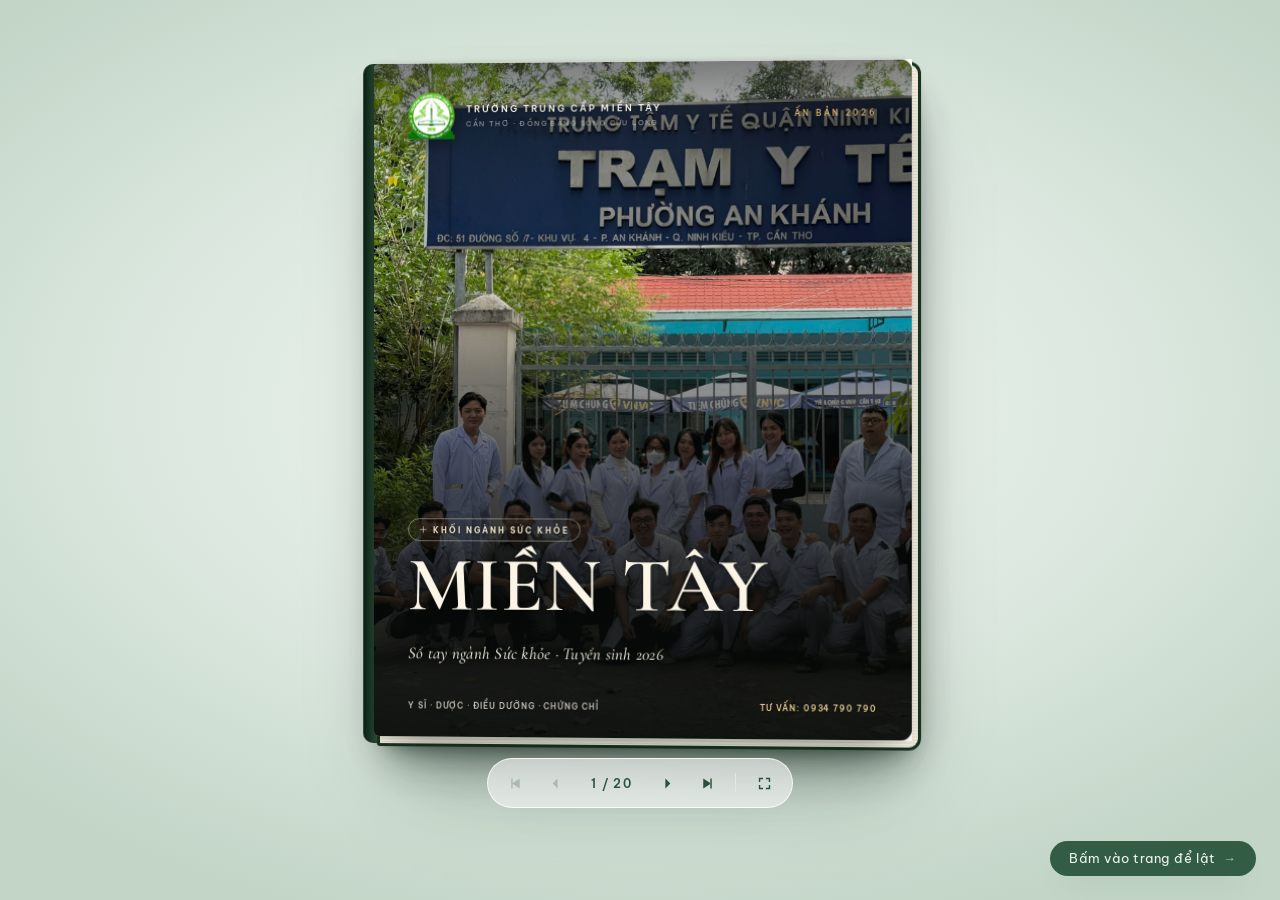
==== suc-khoe/index.html @ bf392309 "feat: ebook rieng cho khoi nganh suc khoe (suc-khoe/, 20 trang) - Folder tu chua: index.html + css/s" ====
<!DOCTYPE html>
<html lang="vi">
<head>
  <meta charset="UTF-8" />
  <meta name="viewport" content="width=device-width, initial-scale=1.0" />
  <title>Sổ tay ngành Sức khỏe 2026 — Trường Trung cấp Miền Tây (MTPC)</title>
  <meta name="description" content="Sổ tay riêng cho khối ngành sức khỏe của Trường Trung cấp Miền Tây: Y sĩ đa khoa, Dược sĩ, Điều dưỡng, Răng hàm mặt, chứng chỉ chuyển đổi Điều dưỡng, Xoa bóp bấm huyệt – VLTL." />
  <link rel="icon" type="image/png" href="images/logo-mtpc.png?v=1" />
  <link rel="preconnect" href="https://fonts.googleapis.com" />
  <link rel="preconnect" href="https://fonts.gstatic.com" crossorigin />
  <link href="https://fonts.googleapis.com/css2?family=Be+Vietnam+Pro:ital,wght@0,300;0,400;0,500;0,600;0,700;1,400&family=Cormorant+Garamond:ital,wght@0,500;0,600;0,700;1,500;1,600&family=Playfair+Display:ital,wght@0,500;0,600;1,500&display=swap" rel="stylesheet" />
  <link rel="stylesheet" href="css/style.css?v=2.62" />
  <link rel="stylesheet" href="css/suc-khoe.css?v=1.0" />
</head>
<body>

  <!-- ===== Sách lật trang ===== -->
  <main class="stage">
    <div class="book" id="book" aria-label="Sổ tay ngành Sức khỏe của Trường Trung cấp Miền Tây">

      <!-- ============ SHEET 1 : Bìa + Lời ngỏ ============ -->
      <section class="sheet">
        <!-- P1 · BÌA · khối ngành sức khỏe -->
        <article class="face front page cover">
          <!-- TODO(anh): thay bằng ảnh bìa dọc riêng cho khối sức khỏe (images/sk-cover.jpg) -->
          <figure class="cover-photo">
            <img src="images/y-si.jpg" fetchpriority="high" alt="Sinh viên Trường Trung cấp Miền Tây thực hành chăm sóc sức khỏe" />
          </figure>

          <div class="cover-inner">
            <header class="cover-header">
              <div class="cover-brand">
                <img class="cover-logo-img" src="images/logo-mtpc.png?v=1" alt="Logo Trường Trung Cấp Miền Tây" />
                <div class="cover-brand-text">
                  <span class="c-school">Trường Trung Cấp Miền Tây</span>
                  <span class="c-loc">Cần Thơ · Đồng Bằng Sông Cửu Long</span>
                </div>
              </div>
              <span class="cover-year-tag">Ấn bản 2026</span>
            </header>

            <div class="cover-lower">
              <div class="cover-main">
                <p class="sk-flag">
                  <svg viewBox="0 0 24 24" fill="none" stroke="currentColor" stroke-width="1.7" stroke-linecap="round" stroke-linejoin="round" aria-hidden="true"><path d="M12 4v16M4 12h16"/></svg>
                  Khối ngành Sức khỏe
                </p>
                <h1 class="cover-main-title">MIỀN TÂY</h1>
                <p class="cover-sub-title">Sổ tay ngành Sức khỏe · Tuyển sinh 2026</p>
              </div>

              <footer class="cover-footer">
                <div class="cover-meta">
                  <span>Y sĩ · Dược · Điều dưỡng · Chứng chỉ</span>
                  <span>Tư vấn: 0934 790 790</span>
                </div>
              </footer>
            </div>
          </div>
        </article>

        <!-- P2 · LỜI NGỎ — vì sao chọn nghề chăm sóc sức khỏe -->
        <article class="face back page page-editorial">
          <div class="page-inner">
            <h2 class="ed-title">Lời ngỏ<br>ngành sức khỏe</h2>

            <p class="ed-lead"><span class="dropcap">C</span>hăm sóc sức khỏe là nghề mà mỗi ngày đi làm đều có ý nghĩa: <strong>một lời động viên, một thao tác kỹ thuật đúng, một liều thuốc được tư vấn cẩn thận</strong> đều trực tiếp tác động đến sức khỏe và niềm tin của người khác. Đó cũng là lý do khối ngành sức khỏe luôn cần người học nghiêm túc, kiên nhẫn và có đạo đức nghề.</p>

            <figure class="ed-photo">
              <img src="images/dieu-duong.jpg" alt="Giờ thực hành kỹ năng chăm sóc tại Trường Trung cấp Miền Tây" />
              <figcaption>Thực hành kỹ năng chăm sóc người bệnh</figcaption>
            </figure>

            <p class="ed-lead">Sổ tay này tổng hợp <strong>sáu chương trình sức khỏe</strong> của nhà trường — từ trình độ trung cấp đến sơ cấp và chứng chỉ — để bạn so sánh, chọn đúng hướng đi và biết rõ mình sẽ học gì, làm gì sau khi tốt nghiệp.</p>

            <ul class="ed-stats">
              <li><b>03</b><span>chương trình trung cấp</span></li>
              <li><b>03</b><span>sơ cấp &amp; chứng chỉ</span></li>
              <li><b>6–22h</b><span>lịch học linh hoạt</span></li>
            </ul>

            <footer class="pg-foot"><span>02</span></footer>
          </div>
        </article>
      </section>

      <!-- ============ SHEET 2 : Sáu chương trình + Y sĩ đa khoa ============ -->
      <section class="sheet">
        <!-- P3 · SÁU CHƯƠNG TRÌNH SỨC KHỎE -->
        <article class="face front page">
          <div class="page-inner">
            <div class="s-group">
              <p class="tag">Khối ngành sức khỏe</p>
              <h2 class="h-serif">Sáu chương trình</h2>
            </div>

            <div class="major-list">
              <a class="major-row" href="#ysy" data-goto="4">
                <span class="major-no">01</span>
                <span class="major-info"><h4>Y sĩ đa khoa</h4><p>Trung cấp · Chăm sóc sức khỏe ban đầu, y học cơ sở &amp; lâm sàng</p></span>
                <span class="arrow">→</span>
              </a>
              <a class="major-row" href="#duoc" data-goto="5">
                <span class="major-no">02</span>
                <span class="major-info"><h4>Dược <em>(Dược sĩ)</em></h4><p>Trung cấp · Dược lý, bào chế, quản lý &amp; tư vấn sử dụng thuốc</p></span>
                <span class="arrow">→</span>
              </a>
              <a class="major-row" href="#dieuDuong" data-goto="6">
                <span class="major-no">03</span>
                <span class="major-info"><h4>Điều dưỡng</h4><p>Trung cấp · Chăm sóc người bệnh, phòng bệnh &amp; phục hồi</p></span>
                <span class="arrow">→</span>
              </a>
              <a class="major-row alt" href="#rhm" data-goto="7">
                <span class="major-no">04</span>
                <span class="major-info"><h4>Răng hàm mặt</h4><p>Sơ cấp · Hỗ trợ nha khoa &amp; chăm sóc sức khỏe răng miệng</p></span>
                <span class="arrow">→</span>
              </a>
              <a class="major-row alt" href="#chuyenDoi" data-goto="8">
                <span class="major-no">05</span>
                <span class="major-info"><h4>Chứng chỉ chuyển đổi Điều dưỡng</h4><p>Chứng chỉ · Bổ sung kiến thức, kỹ năng cho người đã có bằng sức khỏe</p></span>
                <span class="arrow">→</span>
              </a>
              <a class="major-row alt" href="#xoaBop" data-goto="9">
                <span class="major-no">06</span>
                <span class="major-info"><h4>Xoa bóp bấm huyệt – VLTL</h4><p>Chứng chỉ · Kỹ thuật xoa bóp, bấm huyệt &amp; phục hồi chức năng</p></span>
                <span class="arrow">→</span>
              </a>
            </div>

            <p class="cap">Chạm vào từng dòng để mở trang chi tiết.</p>
            <footer class="pg-foot"><span>03</span></footer>
          </div>
        </article>

        <!-- P4 · Y SĨ ĐA KHOA -->
        <article class="face back page" id="ysy">
          <div class="page-inner">
            <span class="ghost-no" aria-hidden="true">01</span>
            <div class="s-group">
              <p class="tag">Trình độ Trung cấp</p>
              <h2 class="h-serif">Y sĩ đa khoa</h2>
              <p class="lead">Chương trình cung cấp kiến thức về y học cơ sở, y học lâm sàng và những kỹ năng chuyên môn cần thiết trong chăm sóc sức khỏe ban đầu.</p>
            </div>

            <figure class="ph hero-photo ratio-16-7 frame-mat" data-img="images/y-si.jpg">
              <figcaption class="ph-cap">Thực hành chăm sóc sức khỏe ban đầu</figcaption>
            </figure>

            <div class="curriculum-box">
              <h3 class="h-sub no-gap">Nội dung đào tạo trọng tâm</h3>
              <ul class="ticks">
                <li>Tiếp cận kiến thức y học cơ sở, bệnh học lâm sàng và nguyên tắc y đức</li>
                <li>Kỹ thuật thăm khám, nhận định tình trạng sức khỏe, sơ cứu &amp; xử trí ban đầu</li>
                <li>Rèn luyện kỹ năng hỗ trợ chăm sóc sức khỏe tại cơ sở y tế theo quy định</li>
              </ul>
            </div>

            <div class="chips-row">
              <span class="chip">Thực hành cơ sở y tế</span>
              <span class="chip">Trạm y tế · Phòng khám</span>
              <span class="chip">Tư vấn liên thông</span>
            </div>

            <p class="sk-note">Thời gian &amp; điều kiện tuyển sinh: <span class="sk-todo">cần cập nhật</span>.</p>
            <footer class="pg-foot"><span>04</span></footer>
          </div>
        </article>
      </section>

      <!-- ============ SHEET 3 : Dược + Điều dưỡng ============ -->
      <section class="sheet">
        <!-- P5 · DƯỢC -->
        <article class="face front page" id="duoc">
          <div class="page-inner">
            <span class="ghost-no" aria-hidden="true">02</span>
            <div class="s-group">
              <p class="tag">Trình độ Trung cấp</p>
              <h2 class="h-serif">Dược <em class="thin">(Dược sĩ)</em></h2>
              <p class="lead">Trang bị kiến thức về dược lý, dược lâm sàng, bào chế, kiểm nghiệm, bảo quản và quản lý thuốc trong phạm vi chuyên môn.</p>
            </div>

            <figure class="ph hero-photo ratio-16-7 frame-line warm" data-img="images/duoc.jpg">
              <figcaption class="ph-cap">Thực hành dược lý &amp; bào chế</figcaption>
            </figure>

            <div class="curriculum-box">
              <h3 class="h-sub no-gap">Nội dung đào tạo trọng tâm</h3>
              <ul class="ticks">
                <li>Kiến thức dược lý, dược lâm sàng, quy trình bào chế và kiểm nghiệm thuốc</li>
                <li>Kỹ năng nhận biết, sắp xếp, bảo quản dược phẩm theo chuẩn quy định</li>
                <li>Tư vấn sử dụng thuốc an toàn, hợp lý; rèn luyện đạo đức hành nghề dược</li>
              </ul>
            </div>

            <div class="chips-row">
              <span class="chip">Nhà thuốc GPP</span>
              <span class="chip">Cơ sở y tế · Phân phối dược</span>
              <span class="chip">Lịch học linh hoạt</span>
            </div>

            <p class="sk-note">Thời gian &amp; điều kiện tuyển sinh: <span class="sk-todo">cần cập nhật</span>.</p>
            <footer class="pg-foot"><span>05</span></footer>
          </div>
        </article>

        <!-- P6 · ĐIỀU DƯỠNG -->
        <article class="face back page" id="dieuDuong">
          <div class="page-inner">
            <span class="ghost-no" aria-hidden="true">03</span>
            <div class="s-group">
              <p class="tag">Trình độ Trung cấp</p>
              <h2 class="h-serif">Điều dưỡng</h2>
              <p class="lead">Hướng đến đào tạo người học có kiến thức và kỹ năng chăm sóc người bệnh trong các giai đoạn phòng bệnh, điều trị và phục hồi.</p>
            </div>

            <figure class="ph hero-photo ratio-16-7 frame-line" data-img="images/dieu-duong.jpg">
              <figcaption class="ph-cap">Thực tập tại bệnh viện &amp; cơ sở y tế</figcaption>
            </figure>

            <div class="curriculum-box">
              <h3 class="h-sub no-gap">Nội dung đào tạo trọng tâm</h3>
              <ul class="ticks">
                <li>Học và thực hành các quy trình kỹ thuật điều dưỡng cơ bản, kỹ năng theo dõi</li>
                <li>Hỗ trợ chăm sóc, giao tiếp với người bệnh và phối hợp cùng nhân viên y tế</li>
                <li>Đề cao y đức, tinh thần trách nhiệm và thái độ tận tâm trong suốt quá trình học</li>
              </ul>
            </div>

            <div class="chips-row">
              <span class="chip">Thực tập bệnh viện</span>
              <span class="chip">Phòng bệnh &amp; Phục hồi</span>
              <span class="chip">Cơ sở y tế · TT Chăm sóc</span>
            </div>

            <p class="sk-note">Thời gian &amp; điều kiện tuyển sinh: <span class="sk-todo">cần cập nhật</span>.</p>
            <footer class="pg-foot"><span>06</span></footer>
          </div>
        </article>
      </section>

      <!-- ============ SHEET 4 : Răng hàm mặt + Chuyển đổi Điều dưỡng ============ -->
      <section class="sheet">
        <!-- P7 · RĂNG HÀM MẶT -->
        <article class="face front page" id="rhm">
          <div class="page-inner">
            <span class="ghost-no" aria-hidden="true">04</span>
            <div class="s-group">
              <p class="tag">Sơ cấp · Chứng chỉ</p>
              <h2 class="h-serif">Răng hàm mặt</h2>
              <p class="lead">Chương trình thực hành dành cho người muốn làm việc trong lĩnh vực nha khoa: từ kiến thức giải phẫu vùng răng hàm mặt đến kỹ thuật hỗ trợ điều trị.</p>
            </div>

            <figure class="ph hero-photo ratio-16-7 frame-mat warm" data-img="images/rang-ham-mat.jpg">
              <figcaption class="ph-cap">Thực hành hỗ trợ nha khoa</figcaption>
            </figure>

            <div class="curriculum-box">
              <h3 class="h-sub no-gap">Nội dung đào tạo trọng tâm</h3>
              <ul class="ticks">
                <li>Giải phẫu – sinh lý vùng răng hàm mặt và nguyên tắc vô khuẩn trong nha khoa</li>
                <li>Kỹ thuật hỗ trợ nha khoa: chuẩn bị dụng cụ, vật liệu, theo dõi trong quá trình điều trị</li>
                <li>Hướng dẫn chăm sóc sức khỏe răng miệng và tư vấn dự phòng cho người bệnh</li>
              </ul>
            </div>

            <div class="chips-row">
              <span class="chip">Phòng khám nha khoa</span>
              <span class="chip">Hỗ trợ điều trị</span>
              <span class="chip">Chăm sóc dự phòng</span>
            </div>

            <p class="sk-note">Thời lượng &amp; điều kiện tham gia: <span class="sk-todo">cần cập nhật</span>.</p>
            <footer class="pg-foot"><span>07</span></footer>
          </div>
        </article>

        <!-- P8 · CHỨNG CHỈ CHUYỂN ĐỔI ĐIỀU DƯỠNG -->
        <article class="face back page" id="chuyenDoi">
          <div class="page-inner">
            <span class="ghost-no" aria-hidden="true">05</span>
            <div class="s-group">
              <p class="tag">Chứng chỉ chuyển đổi</p>
              <h2 class="h-serif">Chuyển đổi<br>Điều dưỡng</h2>
              <p class="lead">Dành cho người đã tốt nghiệp trung cấp trở lên trong khối sức khỏe, bổ sung kiến thức và kỹ năng thực hành điều dưỡng.</p>
            </div>

            <figure class="ph hero-photo ratio-16-7 frame-line" data-img="images/chuyen-doi-dieu-duong.jpg">
              <figcaption class="ph-cap">Bổ sung kỹ năng thực hành điều dưỡng</figcaption>
            </figure>

            <div class="curriculum-box">
              <h3 class="h-sub no-gap">Nội dung đào tạo trọng tâm</h3>
              <ul class="ticks">
                <li>Hệ thống lại kiến thức điều dưỡng cơ sở và các quy trình kỹ thuật chăm sóc</li>
                <li>Thực hành kỹ năng theo dõi, chăm sóc người bệnh và phối hợp trong nhóm điều trị</li>
                <li>Bổ sung phần y đức, giao tiếp và an toàn người bệnh theo quy định</li>
              </ul>
            </div>

            <div class="chips-row">
              <span class="chip">Người đã có bằng sức khỏe</span>
              <span class="chip">Học linh hoạt</span>
              <span class="chip">Chứng chỉ theo quy định</span>
            </div>

            <p class="sk-note">Điều kiện đầu vào &amp; hồ sơ: <span class="sk-todo">cần cập nhật</span>.</p>
            <footer class="pg-foot"><span>08</span></footer>
          </div>
        </article>
      </section>

      <!-- ============ SHEET 5 : Xoa bóp bấm huyệt + Bảng so sánh ============ -->
      <section class="sheet">
        <!-- P9 · XOA BÓP BẤM HUYỆT – VLTL -->
        <article class="face front page" id="xoaBop">
          <div class="page-inner">
            <span class="ghost-no" aria-hidden="true">06</span>
            <div class="s-group">
              <p class="tag">Sơ cấp · Chứng chỉ</p>
              <h2 class="h-serif">Xoa bóp bấm huyệt<br><em class="thin">&amp; Vật lý trị liệu</em></h2>
              <p class="lead">Trang bị kỹ thuật xoa bóp, bấm huyệt cơ bản và làm quen thiết bị vật lý trị liệu trong chăm sóc sức khỏe, phục hồi chức năng.</p>
            </div>

            <figure class="ph hero-photo ratio-16-7 frame-mat" data-img="images/xoa-bop.jpg">
              <figcaption class="ph-cap">Thực hành kỹ thuật xoa bóp – bấm huyệt</figcaption>
            </figure>

            <div class="curriculum-box">
              <h3 class="h-sub no-gap">Nội dung đào tạo trọng tâm</h3>
              <ul class="ticks">
                <li>Nguyên tắc an toàn, chỉ định và chống chỉ định khi xoa bóp, bấm huyệt</li>
                <li>Kỹ thuật xoa bóp – bấm huyệt cơ bản trên từng vùng cơ thể</li>
                <li>Làm quen thiết bị vật lý trị liệu và quy trình hỗ trợ phục hồi chức năng</li>
              </ul>
            </div>

            <div class="chips-row">
              <span class="chip">Phục hồi chức năng</span>
              <span class="chip">Spa · Chăm sóc sức khỏe</span>
              <span class="chip">Kỹ thuật thực hành</span>
            </div>

            <p class="sk-note">Thời lượng &amp; điều kiện tham gia: <span class="sk-todo">cần cập nhật</span>.</p>
            <footer class="pg-foot"><span>09</span></footer>
          </div>
        </article>

        <!-- P10 · SO SÁNH BA NGÀNH TRUNG CẤP -->
        <article class="face back page">
          <div class="page-inner">
            <div class="s-group">
              <h2 class="h-serif">Chọn ngành nào?</h2>
              <p class="lead">Ba chương trình trung cấp cùng nền tảng sức khỏe nhưng khác nhau về trọng tâm đào tạo và môi trường làm việc.</p>
            </div>

            <table class="sk-table">
              <thead>
                <tr>
                  <th scope="col">Tiêu chí</th>
                  <th scope="col">Y sĩ đa khoa</th>
                  <th scope="col">Dược sĩ</th>
                  <th scope="col">Điều dưỡng</th>
                </tr>
              </thead>
              <tbody>
                <tr>
                  <th scope="row">Trọng tâm</th>
                  <td>Y học cơ sở &amp; lâm sàng, chăm sóc sức khỏe ban đầu</td>
                  <td>Dược lý, bào chế, bảo quản &amp; tư vấn dùng thuốc</td>
                  <td>Quy trình chăm sóc, theo dõi &amp; phục hồi người bệnh</td>
                </tr>
                <tr>
                  <th scope="row">Kỹ năng chính</th>
                  <td>Thăm khám, nhận định, sơ cứu &amp; xử trí ban đầu</td>
                  <td>Nhận biết – bảo quản dược phẩm, tư vấn sử dụng thuốc</td>
                  <td>Thực hành kỹ thuật điều dưỡng, giao tiếp người bệnh</td>
                </tr>
                <tr>
                  <th scope="row">Nơi làm việc</th>
                  <td>Trạm y tế, phòng khám, cơ sở chăm sóc sức khỏe</td>
                  <td>Nhà thuốc GPP, cơ sở y tế, đơn vị phân phối dược</td>
                  <td>Bệnh viện, phòng bệnh, trung tâm chăm sóc &amp; phục hồi</td>
                </tr>
                <tr>
                  <th scope="row">Học lên</th>
                  <td colspan="3">Liên thông lên cao đẳng, đại học theo quy định; nhà trường tư vấn lộ trình cùng ĐH Trà Vinh, ĐH Y Dược Cần Thơ</td>
                </tr>
                <tr>
                  <th scope="row">Thời gian</th>
                  <td colspan="3"><span class="sk-todo">cần cập nhật thời gian đào tạo từng ngành</span></td>
                </tr>
              </tbody>
            </table>

            <p class="sk-note">Bảng chỉ mang tính định hướng; chương trình chi tiết của từng ngành do nhà trường công bố theo năm tuyển sinh.</p>
            <footer class="pg-foot"><span>10</span></footer>
          </div>
        </article>
      </section>

      <!-- ============ SHEET 6 : Môi trường học + Lộ trình nghề nghiệp ============ -->
      <section class="sheet">
        <!-- P11 · MÔI TRƯỜNG HỌC & THỰC HÀNH -->
        <article class="face front page">
          <div class="page-inner">
            <div class="s-group">
              <h2 class="h-serif">Học bằng tay nghề</h2>
              <p class="lead">Khối sức khỏe không thể học chỉ bằng lý thuyết. Chương trình tổ chức theo hướng thực hành là trung tâm, gắn với cơ sở y tế.</p>
            </div>

            <figure class="ph hero-photo ratio-16-7 frame-mat warm" data-img="images/cover-2026.jpg">
              <figcaption class="ph-cap">Học kỹ năng tại phòng thực hành và cơ sở y tế</figcaption>
            </figure>

            <div class="features-grid">
              <div class="feature-item">
                <span class="feat-no">01</span>
                <div>
                  <h4>Phòng thực hành kỹ năng</h4>
                  <p>Luyện thao tác trên mô hình trước khi tiếp xúc người bệnh</p>
                </div>
              </div>
              <div class="feature-item">
                <span class="feat-no">02</span>
                <div>
                  <h4>Thực tập tại cơ sở y tế</h4>
                  <p>Làm quen môi trường bệnh viện, phòng khám, nhà thuốc</p>
                </div>
              </div>
              <div class="feature-item">
                <span class="feat-no">03</span>
                <div>
                  <h4>Rèn y đức &amp; giao tiếp</h4>
                  <p>Thái độ, trách nhiệm và cách ứng xử với người bệnh</p>
                </div>
              </div>
            </div>

            <p class="cap">Lịch học 6h–22h, tất cả các ngày trong tuần — phù hợp người đi làm.</p>
            <footer class="pg-foot"><span>11</span></footer>
          </div>
        </article>

        <!-- P12 · LỘ TRÌNH NGHỀ NGHIỆP -->
        <article class="face back page">
          <div class="page-inner">
            <div class="s-group">
              <h2 class="h-serif">Ra trường làm gì?</h2>
              <p class="lead">Sau khi hoàn thành chương trình, người học có thể làm việc tại các cơ sở sau — tùy trình độ và chứng chỉ được cấp.</p>
            </div>

            <div class="sk-role-grid">
              <div class="sk-role">
                <span class="sk-role-no">01</span>
                <div><h4>Trạm y tế tuyến xã</h4><p>Chăm sóc sức khỏe ban đầu, hỗ trợ phòng bệnh tại cộng đồng</p></div>
              </div>
              <div class="sk-role">
                <span class="sk-role-no">02</span>
                <div><h4>Phòng khám tư nhân</h4><p>Hỗ trợ thăm khám, chăm sóc và theo dõi người bệnh</p></div>
              </div>
              <div class="sk-role">
                <span class="sk-role-no">03</span>
                <div><h4>Bệnh viện &amp; phòng bệnh</h4><p>Thực hiện quy trình chăm sóc, theo dõi theo phân công</p></div>
              </div>
              <div class="sk-role">
                <span class="sk-role-no">04</span>
                <div><h4>Nhà thuốc GPP</h4><p>Bán thuốc, bảo quản dược phẩm và tư vấn sử dụng thuốc</p></div>
              </div>
              <div class="sk-role">
                <span class="sk-role-no">05</span>
                <div><h4>Cơ sở phục hồi chức năng</h4><p>Hỗ trợ xoa bóp, bấm huyệt và vật lý trị liệu</p></div>
              </div>
              <div class="sk-role">
                <span class="sk-role-no">06</span>
                <div><h4>Trung tâm chăm sóc</h4><p>Chăm sóc sức khỏe, dưỡng sinh và nha khoa cơ bản</p></div>
              </div>
            </div>

            <p class="cap">Vị trí cụ thể phụ thuộc vào trình độ, chứng chỉ và yêu cầu của đơn vị tuyển dụng.</p>
            <footer class="pg-foot"><span>12</span></footer>
          </div>
        </article>
      </section>

      <!-- ============ SHEET 7 : Tuyển sinh + Học phí ============ -->
      <section class="sheet">
        <!-- P13 · ĐIỀU KIỆN TUYỂN SINH & HỒ SƠ -->
        <article class="face front page strip-top">
          <figure class="ph banner" data-img="images/students.jpg" style="--ph:'images/students.jpg'"></figure>
          <div class="strip-bottom">
            <div class="s-group">
              <h2 class="h-serif">Điều kiện &amp; hồ sơ</h2>
            </div>
            <div class="audience">
              <div class="aud">
                <h4>Đối tượng</h4>
                <p>Tốt nghiệp THCS hoặc THPT tùy chương trình; <span class="sk-todo">xác nhận theo từng ngành</span>.</p>
              </div>
              <div class="aud">
                <h4>Hồ sơ cơ bản</h4>
                <p>Đơn đăng ký, bằng &amp; học bạ (bản sao), giấy khai sinh, ảnh thẻ.</p>
              </div>
              <div class="aud">
                <h4>Người đi làm</h4>
                <p>Học linh hoạt, có thể sắp xếp buổi tối và ngày nghỉ.</p>
              </div>
              <div class="aud">
                <h4>Chuyển đổi / học thêm</h4>
                <p>Cần bằng tốt nghiệp liên quan — nhà trường kiểm tra từng trường hợp.</p>
              </div>
            </div>
            <p class="cap">Hồ sơ và điều kiện chính thức do phòng tuyển sinh hướng dẫn trực tiếp.</p>
            <footer class="pg-foot"><span>13</span></footer>
          </div>
        </article>

        <!-- P14 · HỌC PHÍ & CHÍNH SÁCH HỖ TRỢ -->
        <article class="face back page has-seal">
          <div class="page-inner">
            <div class="s-group">
              <h2 class="h-serif">Học phí &amp; hỗ trợ</h2>
              <p class="lead">Học phí được công bố theo từng chương trình và từng năm tuyển sinh. Nhà trường tư vấn rõ trước khi người học đăng ký.</p>
            </div>

            <div class="sk-info-grid">
              <div class="sk-info">
                <h4>Học phí</h4>
                <p>Thu theo chương trình, không phát sinh ngoài thông báo. <span class="sk-todo">cần điền mức cụ thể</span>.</p>
              </div>
              <div class="sk-info">
                <h4>Đóng thành nhiều đợt</h4>
                <p>Chia theo kỳ học để giảm áp lực tài chính cho người học.</p>
              </div>
              <div class="sk-info">
                <h4>Chính sách ưu đãi</h4>
                <p>Áp dụng theo quy định hiện hành cho đối tượng chính sách, hộ nghèo, người dân tộc thiểu số.</p>
              </div>
              <div class="sk-info">
                <h4>Tư vấn trước khi nộp</h4>
                <p>Gọi hotline để được giải thích chi tiết từng khoản và lộ trình học.</p>
              </div>
            </div>

            <ul class="ticks big">
              <li><strong>Không tự ý thu thêm</strong> — mọi khoản thu đều có thông báo và biên lai</li>
              <li><strong>Hỗ trợ người học ở xa</strong> — tư vấn chỗ ở, đi lại khi nhập học</li>
              <li><strong>Giới thiệu thực tập – việc làm</strong> — kết nối cơ sở y tế, nhà thuốc, bệnh viện</li>
            </ul>

            <p class="sk-note">Mức học phí chính thức: <span class="sk-todo">phòng tuyển sinh cung cấp</span>.</p>
            <footer class="pg-foot"><span>14</span></footer>
          </div>
        </article>
      </section>

      <!-- ============ SHEET 8 : Liên thông + Cảm nhận ============ -->
      <section class="sheet">
        <!-- P15 · LIÊN THÔNG & HỌC LÊN -->
        <article class="face front page">
          <div class="page-inner">
            <div class="s-group">
              <h2 class="h-serif">Học lên<br>từ trung cấp</h2>
              <p class="lead">Trung cấp là điểm khởi đầu, không phải điểm dừng. Người học có thể tiếp tục lên cao đẳng, đại học theo quy định liên thông.</p>
            </div>

            <ol class="num-list compact">
              <li><strong>Hoàn thành trung cấp</strong><span>nhận bằng và chứng chỉ hành nghề theo quy định</span></li>
              <li><strong>Đi làm tích lũy kinh nghiệm</strong><span>vừa làm vừa học để ổn định thu nhập</span></li>
              <li><strong>Liên thông cao đẳng / đại học</strong><span>theo quy định tuyển sinh của trường đào tạo</span></li>
              <li><strong>Học thêm chứng chỉ chuyên môn</strong><span>mở rộng phạm vi hành nghề phù hợp</span></li>
            </ol>

            <ul class="ticks big">
              <li><strong>ĐH Trà Vinh</strong> — liên thông &amp; phối hợp đào tạo</li>
              <li><strong>ĐH Y Dược Cần Thơ</strong> — hợp tác y khoa, tư vấn lộ trình</li>
              <li><strong>CĐ Nghề Cần Thơ</strong> — MOU đào tạo nghề</li>
            </ul>

            <p class="sk-note">Điều kiện liên thông thay đổi theo quy định từng năm — nhà trường tư vấn trường hợp cụ thể.</p>
            <footer class="pg-foot"><span>15</span></footer>
          </div>
        </article>

        <!-- P16 · CẢM NHẬN NGƯỜI HỌC -->
        <article class="face back page">
          <div class="page-inner">
            <div class="s-group">
              <h2 class="h-serif">Người học nói gì</h2>
              <p class="lead">Chia sẻ từ người học và cựu người học khối sức khỏe về quá trình học và công việc hiện tại.</p>
            </div>

            <div class="sk-quotes">
              <blockquote class="sk-quote">
                <p>Học điều dưỡng ở đây mình được thực hành nhiều, đi bệnh viện sớm nên ra trường không bỡ ngỡ. Thầy cô sửa từng thao tác nhỏ.</p>
                <cite><span class="sk-todo">tên · ngành · năm tốt nghiệp</span></cite>
              </blockquote>
              <blockquote class="sk-quote">
                <p>Mình vừa làm vừa học lớp buổi tối. Lịch linh hoạt giúp mình không phải nghỉ việc, mà vẫn theo được bài.</p>
                <cite><span class="sk-todo">tên · ngành · năm tốt nghiệp</span></cite>
              </blockquote>
            </div>

            <p class="sk-note">Nội dung cảm nhận cần lấy từ người học thật (kèm ảnh nếu có) trước khi phát hành.</p>
            <footer class="pg-foot"><span>16</span></footer>
          </div>
        </article>
      </section>

      <!-- ============ SHEET 9 : Hỏi đáp + Đối tác ============ -->
      <section class="sheet">
        <!-- P17 · CÂU HỎI THƯỜNG GẶP -->
        <article class="face front page">
          <div class="page-inner">
            <div class="s-group">
              <h2 class="h-serif">Hỏi &amp; đáp</h2>
            </div>

            <dl class="sk-faq">
              <div>
                <dt>Chưa học xong THPT có học được không?</dt>
                <dd>Tùy chương trình. Một số ngành tuyển tốt nghiệp THCS, số khác yêu cầu THPT — gọi hotline để kiểm tra đúng trường hợp.</dd>
              </div>
              <div>
                <dt>Học bao lâu thì ra trường?</dt>
                <dd>Thời gian khác nhau theo ngành và trình độ. <span class="sk-todo">cập nhật số liệu chính thức</span>.</dd>
              </div>
              <div>
                <dt>Vừa làm vừa học được không?</dt>
                <dd>Được. Nhà trường bố trí lịch 6h–22h, tất cả các ngày trong tuần.</dd>
              </div>
              <div>
                <dt>Ra trường có xin được việc?</dt>
                <dd>Nhà trường kết nối cơ sở y tế, bệnh viện, nhà thuốc để giới thiệu thực tập và việc làm; cơ hội cụ thể còn phụ thuộc năng lực và nhu cầu tuyển dụng.</dd>
              </div>
              <div>
                <dt>Đã có bằng ngành khác, muốn chuyển sang điều dưỡng?</dt>
                <dd>Học chứng chỉ chuyển đổi Điều dưỡng — điều kiện đầu vào được kiểm tra theo bằng hiện có.</dd>
              </div>
              <div>
                <dt>Nộp hồ sơ ở đâu?</dt>
                <dd>Tại văn phòng tuyển sinh: 130C–130D Nguyễn Văn Cừ nối dài, P. Tân An, TP. Cần Thơ.</dd>
              </div>
            </dl>

            <p class="cap">Không thấy câu hỏi của bạn? Gọi 0934 790 790 để được tư vấn trực tiếp.</p>
            <footer class="pg-foot"><span>17</span></footer>
          </div>
        </article>

        <!-- P18 · ĐỐI TÁC & CƠ SỞ THỰC HÀNH -->
        <article class="face back page">
          <div class="page-inner">
            <div class="s-group">
              <h2 class="h-serif">Đối tác &amp; cơ sở thực hành</h2>
              <p class="lead">Nhà trường mở rộng hợp tác với các cơ sở giáo dục, y tế và doanh nghiệp để người học được thực hành trong môi trường thật.</p>
            </div>

            <figure class="ph hero-photo ratio-16-7 frame-mat warm" data-img="images/partners.jpg">
              <figcaption class="ph-cap">Hợp tác đào tạo cùng các đơn vị liên kết</figcaption>
            </figure>

            <ul class="ticks big">
              <li><strong>Bệnh viện &amp; cơ sở y tế</strong> — môi trường thực tập cho điều dưỡng, y sĩ</li>
              <li><strong>Nhà thuốc đạt chuẩn GPP</strong> — thực hành dược và tư vấn thuốc</li>
              <li><strong>ĐH Trà Vinh · ĐH Y Dược Cần Thơ</strong> — liên thông, phối hợp đào tạo</li>
              <li><strong>CĐ Nghề Cần Thơ</strong> — MOU đào tạo nghề</li>
              <li><strong>Hợp tác quốc tế</strong> — đào tạo sinh viên Campuchia từ 2025</li>
            </ul>

            <p class="cap">MOU ký kết chính thức — tạo điều kiện thực tập và tiếp cận cơ hội việc làm.</p>
            <footer class="pg-foot"><span>18</span></footer>
          </div>
        </article>
      </section>

      <!-- ============ SHEET 10 : Đăng ký + Bìa sau ============ -->
      <section class="sheet">
        <!-- P19 · ĐĂNG KÝ TƯ VẤN & LIÊN HỆ -->
        <article class="face front page">
          <div class="page-inner">
            <div class="s-group">
              <h2 class="h-serif">Đăng ký tư vấn</h2>
            </div>

            <figure class="ph hero-photo ratio-16-5" data-img="images/contact.jpg"></figure>

            <div class="contact">
              <div class="contact-row">
                <span class="c-label">Địa chỉ</span>
                <span>130C – 130D Nguyễn Văn Cừ nối dài, phường Tân An, thành phố Cần Thơ</span>
              </div>
              <div class="contact-row">
                <span class="c-label">Tuyển sinh</span>
                <span class="c-strong">0934 790 790 · 0292 222 6677 · 0292 222 5577</span>
              </div>
              <div class="contact-row">
                <span class="c-label">Website</span>
                <span>https://www.mtpc.edu.vn</span>
              </div>
            </div>

            <form class="register compact" onsubmit="return false">
              <h3 class="h-sub">Đăng ký nhận tư vấn khối sức khỏe</h3>
              <div class="form-row"><label>Họ và tên</label><input type="text" placeholder="Nguyễn Văn A" /></div>
              <div class="form-row"><label>Số điện thoại</label><input type="tel" placeholder="09xx xxx xxx" /></div>
              <div class="form-row"><label>Ngành học</label>
                <select>
                  <option>Y sĩ đa khoa</option>
                  <option>Dược (Dược sĩ)</option>
                  <option>Điều dưỡng</option>
                  <option>Răng hàm mặt</option>
                  <option>Chứng chỉ chuyển đổi Điều dưỡng</option>
                  <option>Xoa bóp bấm huyệt – VLTL</option>
                </select>
              </div>
              <button class="btn" type="submit">Gửi thông tin</button>
            </form>
            <footer class="pg-foot"><span>19</span></footer>
          </div>
        </article>

        <!-- P20 · BÌA SAU -->
        <article class="face back page backcover">
          <div class="backcover-inner">
            <img class="backcover-logo-img" src="images/logo-mtpc.png?v=1" alt="Logo Trường Trung Cấp Miền Tây" />
            <h2 class="h-serif light">Trường Trung cấp<br>Miền Tây</h2>
            <p class="slogan">Tri thức – Đạo đức – Hội nhập – Phát triển</p>
            <div class="backcover-contact">
              <p>https://www.mtpc.edu.vn</p>
              <p>0934 790 790 · 0292 222 6677 · 0292 222 5577</p>
              <p>130C – 130D Nguyễn Văn Cừ nối dài, phường Tân An, TP. Cần Thơ</p>
            </div>
            <p class="copyright">© 2026 Trường Trung cấp Miền Tây · Sổ tay ngành Sức khỏe</p>
          </div>
        </article>
      </section>

      <!-- Vùng bấm để lật trang -->
      <button class="zone zone-left" aria-label="Trang trước" tabindex="-1"></button>
      <button class="zone zone-right" aria-label="Trang sau" tabindex="-1"></button>
    </div>

    <!-- ===== Thanh công cụ (dưới) ===== -->
    <div class="toolbar">
      <button class="tb-btn" id="btnFirst" title="Về trang bìa" aria-label="Về trang bìa">
        <svg viewBox="0 0 24 24"><path d="M18 5v14L7 12l11-7zM6 5h2v14H6z"/></svg>
      </button>
      <button class="tb-btn" id="btnPrev" title="Trang trước" aria-label="Trang trước">
        <svg viewBox="0 0 24 24"><path d="M15 5l-7 7 7 7V5z"/></svg>
      </button>
      <span class="tb-indicator" id="indicator">1 / 20</span>
      <button class="tb-btn" id="btnNext" title="Trang sau" aria-label="Trang sau">
        <svg viewBox="0 0 24 24"><path d="M9 5l7 7-7 7V5z"/></svg>
      </button>
      <button class="tb-btn" id="btnLast" title="Đến trang cuối" aria-label="Đến trang cuối">
        <svg viewBox="0 0 24 24"><path d="M6 5v14l11-7L6 5zM16 5h2v14h-2z"/></svg>
      </button>
      <span class="tb-sep"></span>
      <button class="tb-btn" id="btnFs" title="Toàn màn hình" aria-label="Toàn màn hình">
        <svg viewBox="0 0 24 24"><path d="M4 4h6v2H6v4H4V4zm10 0h6v6h-2V6h-4V4zM4 14h2v4h4v2H4v-6zm14 0h2v6h-6v-2h4v-4z"/></svg>
      </button>
    </div>

    <div class="hint" id="hint" hidden>Bấm vào trang để lật <span>→</span></div>
  </main>

  <script src="js/main.js?v=3.9"></script>
</body>
</html>
---- suc-khoe/css/style.css ----
/* ============================================================
   CATALOGUE — TRƯỜNG TRUNG CẤP MIỀN TÂY (MTPC)
   Phong cách brochure cao cấp: xanh lá pastel (sage & mint dịu) · trắng kem
   ============================================================ */

:root {
  --green-50:  #F3F9F5;
  --green-100: #E3F1E7;
  --green-200: #CDE6D5;
  --green-300: #AED5BA;
  --green-400: #88C19B;
  --green-500: #62A87C;
  --green-600: #4B8E65;
  --green-700: #38704E;
  --green-800: #275239;
  --green-900: #1B3B29;
  --navy:   #1B3526;
  --ink:    #2C3E33;
  --soft:   #4A6053;
  --muted:  #6F897B;
  --hairline: #DEEBE2;
  --sand-100: #F2E9D5;
  --sand-200: #E6D6B4;
  --sand-500: #B9975B;
  --serif: "Cormorant Garamond", "Playfair Display", "Georgia", serif;
  --sans:  "Be Vietnam Pro", "Inter", "Segoe UI", Arial, sans-serif;
  --serif-italic: "Cormorant Garamond", "Playfair Display", serif;
  --shadow-book:
      0 60px 100px -48px rgba(27, 59, 41, .38),
      0 24px 48px -32px rgba(27, 59, 41, .22);
}

* { margin: 0; padding: 0; box-sizing: border-box; }

html, body { height: 100%; }

body {
  font-family: var(--sans);
  color: var(--ink);
  overflow: hidden;
  -webkit-font-smoothing: antialiased;
  text-rendering: optimizeLegibility;
  background:
    radial-gradient(ellipse 70% 60% at 50% 45%, #EDF4EE 0%, #DCE8DF 55%, #C2D5C7 100%);
}

/* ============ Sân khấu & quyển sách ============ */
.stage {
  height: 100vh;
  height: 100dvh;
  display: flex; flex-direction: column; align-items: center; justify-content: center;
  gap: 22px;
  padding: 64px 16px 92px;
}

.book {
  position: relative;
  width: min(1180px, 95vw, calc((100vh - 200px) * 1.52));
  width: min(1180px, 95vw, calc((100dvh - 200px) * 1.52));
  aspect-ratio: 1.52;
  container-type: inline-size;
  transform: translate3d(0, 0, 0);
  transition: transform .65s cubic-bezier(.45, .06, .18, 1);
  will-change: transform;
  /* Chiều sâu 3D thật cho các tờ giấy khi lật */
  perspective: 3400px;
  perspective-origin: 50% 45%;
  --flip-ease: cubic-bezier(.5, .05, .2, 1);
  --flip-time: .65s;
}

/* Đế sách — block giấy xếp lớp, bóng đổ mềm */
.book::before {
  content: "";
  position: absolute;
  top: -4px; right: -9px; bottom: -9px; left: -9px;
  background:
    repeating-linear-gradient(180deg, rgba(93, 80, 54, .1) 0 1px, rgba(93, 80, 54, 0) 1px 3px),
    linear-gradient(180deg, #FAF6EA 0%, #F1EADA 100%);
  border: 3px solid #17311F;
  border-radius: 12px;
  box-shadow:
    0 1px 0 rgba(255, 255, 255, .45) inset,
    0 10px 18px -12px rgba(12, 32, 20, .5),
    0 32px 60px -26px rgba(16, 40, 25, .42),
    0 60px 100px -40px rgba(16, 40, 25, .4);
  z-index: 0;
  transition: top .7s ease, right .7s ease, bottom .7s ease, left .7s ease,
              border-radius .7s ease, box-shadow .7s ease;
}

/* Khi mở bìa: nền sách mở rộng ngay, không chạy layout animation
   nặng mỗi khung hình — giữ cú lật bìa mượt. */
.book.opening { transition-duration: .35s; }
.book.opening::before { transition: none; }

/* Trạng thái sách đóng: bìa đặt giữa, gáy + block giấy bên phải */
.book.at-start {
  transform: translateX(-25%) perspective(2800px) rotateY(-4deg);
}
.book.at-start::before {
  top: 2px; right: -9px; bottom: -10px; left: calc(50% + 3px);
  background:
    repeating-linear-gradient(180deg, rgba(93, 80, 54, .1) 0 1px, rgba(93, 80, 54, 0) 1px 3px),
    linear-gradient(90deg, #F2ECDD 0%, #FBF7EC 55%, #F5EFE1 100%);
  border-radius: 3px 12px 12px 3px;
  box-shadow:
    0 1px 0 rgba(255, 255, 255, .45) inset,
    -1px 0 0 rgba(27, 59, 41, .1),
    0 10px 18px -12px rgba(12, 32, 20, .5),
    0 26px 45px -16px rgba(12, 32, 20, .48),
    0 55px 90px -34px rgba(12, 32, 20, .38);
}
.book.at-start::after {
  content: "";
  position: absolute;
  top: 0; bottom: -7px; left: 50%;
  width: 14px;
  transform: translateX(-11px);
  border-radius: 10px 0 0 10px;
  background: linear-gradient(90deg, #0B1C13 0%, #163322 42%, #2A4A36 80%, #3D6049 100%);
  box-shadow:
    inset 1px 0 0 rgba(255, 255, 255, .18),
    inset -2px 0 6px -2px rgba(0, 0, 0, .45),
    0 16px 28px -12px rgba(8, 22, 14, .55);
  z-index: 1;
}
.book.at-start .cover {
  border-radius: 5px 11px 11px 5px;
  box-shadow:
    0 22px 40px -22px rgba(8, 22, 14, .55),
    -2px 0 10px -4px rgba(8, 22, 14, .35);
  transition: border-radius .6s ease, box-shadow .6s ease;
}

/* Trạng thái sách đóng ở bìa sau */
.book.at-end {
  transform: translateX(25%) perspective(2800px) rotateY(4deg);
}
.book.at-end::before {
  top: 2px; right: calc(50% + 3px); bottom: -10px; left: -9px;
  background:
    repeating-linear-gradient(180deg, rgba(93, 80, 54, .1) 0 1px, rgba(93, 80, 54, 0) 1px 3px),
    linear-gradient(270deg, #F2ECDD 0%, #FBF7EC 55%, #F5EFE1 100%);
  border-radius: 12px 3px 3px 12px;
  box-shadow:
    0 1px 0 rgba(255, 255, 255, .45) inset,
    1px 0 0 rgba(27, 59, 41, .1),
    0 10px 18px -12px rgba(12, 32, 20, .5),
    0 26px 45px -16px rgba(12, 32, 20, .48),
    0 55px 90px -34px rgba(12, 32, 20, .38);
}
.book.at-end::after {
  content: "";
  position: absolute;
  top: 0; bottom: -7px; right: 50%; left: auto;
  width: 14px;
  transform: translateX(11px);
  border-radius: 0 10px 10px 0;
  background: linear-gradient(270deg, #0B1C13 0%, #163322 42%, #2A4A36 80%, #3D6049 100%);
  box-shadow:
    inset -1px 0 0 rgba(255, 255, 255, .18),
    inset 2px 0 6px -2px rgba(0, 0, 0, .45),
    0 16px 28px -12px rgba(8, 22, 14, .55);
  z-index: 1;
}
.book.at-end .backcover {
  border-radius: 11px 5px 5px 11px;
  box-shadow:
    0 22px 40px -22px rgba(8, 22, 14, .55),
    2px 0 10px -4px rgba(8, 22, 14, .35);
  transition: border-radius .6s ease, box-shadow .6s ease;
}

/* ============ Tờ giấy ============ */
.sheet {
  position: absolute; top: 0; left: 50%;
  width: 50%; height: 100%;
  transform-origin: left center;
  transform-style: preserve-3d;
  transition: transform var(--flip-time, .9s) var(--flip-ease, cubic-bezier(.5, .05, .2, 1));
  will-change: transform;
}
.sheet.flipped { transform: rotateY(-180deg); }
.sheet.no-anim { transition: none !important; }

.face {
  position: absolute !important; inset: 0;
  backface-visibility: hidden;
  -webkit-backface-visibility: hidden;
  background: #FFFFFF;
  overflow: hidden;
  display: flex; flex-direction: column;
}
.face.back { transform: rotateY(180deg); }

/* Hai trang gặp nhau tại gáy, không phủ bóng tối lên rãnh gáy:
   tránh vệt xám/đen ở giữa spread và giữ cho trang liền mạch. */
.face.front { border-radius: 8px 0 0 8px; }
.face.back  { border-radius: 0 8px 8px 0; }

/* Họa tiết góc trang mỹ thuật nét mảnh (Fine-line Corner Ornament) — sang trọng, không màu mè */
.face:not(.cover):not(.backcover):not(.closing)::before {
  content: "";
  position: absolute;
  width: 28px; height: 28px;
  pointer-events: none;
  z-index: 1;
}
.face.front:not(.cover):not(.backcover):not(.closing)::before,
.face.back:not(.cover):not(.backcover):not(.closing)::before {
  content: none;
}

/* Con dấu chìm trang trọng (Academic Seal Watermark) trên các trang tiêu điểm */
.face.has-seal .page-inner::before {
  content: "";
  position: absolute;
  top: 50%; left: 50%;
  transform: translate(-50%, -50%);
  width: 220px; height: 220px;
  background-image: url("../images/logo-mtpc.png");
  background-size: contain;
  background-repeat: no-repeat;
  background-position: center;
  opacity: .04;
  pointer-events: none;
  z-index: 0;
  border-radius: 50%;
}

/* ============ Bố cục trang ============ */
.page {
  padding: 2.6em 3.2em 2.3em;
  font-size: var(--page-fs, clamp(9.2px, 1.23cqi, 13.4px));
  line-height: 1.6;
  letter-spacing: .011em;
}
.page > * { position: relative; z-index: 2; }

.page-inner {
  position: relative;
}

/* Chạy đầu trang — phong cách tạp chí cao cấp */
.pg-head {
  display: flex; justify-content: space-between; align-items: center;
  font-size: .62em; font-weight: 600; letter-spacing: .28em; text-transform: uppercase;
  color: var(--muted);
  padding-bottom: .9em; margin-bottom: 2em;
  border-bottom: 1px solid var(--hairline);
  position: relative;
}
.pg-head::after {
  content: "";
  position: absolute; left: 0; bottom: -1px;
  width: 2.6em; height: 2px;
  background: var(--green-600);
}
.face.back .pg-head::after {
  left: auto; right: 0;
}

.pg-foot {
  position: absolute; bottom: 1.8em; z-index: 2;
  font-family: var(--sans); font-size: .65em; font-weight: 600;
  letter-spacing: .22em; text-transform: uppercase; color: var(--muted);
}
.pg-foot span::before { content: "— "; color: var(--green-500); }
.face.front .pg-foot { right: 3.4em; }
.face.back  .pg-foot { left: 3.4em; }

/* Kicker — nhãn phân mục thanh lịch, chuẩn mực sư phạm */
.kicker {
  display: inline-flex; align-items: center; gap: .75em;
  font-size: .68em; font-weight: 700; letter-spacing: .24em;
  text-transform: uppercase; color: var(--green-700);
  margin-bottom: .9em;
}
.kicker::before {
  content: "";
  width: 1.8em; height: 2px;
  background: var(--green-500);
  border-radius: 1px;
  flex: 0 0 auto;
}
.kicker.light { color: #A8D5B5; }
.kicker.light::before { background: #A8D5B5; }

.h-serif {
  font-family: var(--serif);
  font-size: 3em; font-weight: 600; line-height: 1.1;
  color: #1F4A35;
  margin-bottom: .5em;
  letter-spacing: .01em;
}
.h-serif.light { color: #fff; }

/* Đề mục con kiểu "Balance" trong template: Inter đậm màu đậm */
.h-sub {
  font-family: var(--sans);
  font-size: .96em; font-weight: 700; color: var(--navy);
  letter-spacing: .015em;
  margin: 1.7em 0 .5em;
}

.lead  { font-size: 1.04em; color: var(--soft); line-height: 1.78; }
.major .lead { font-size: 1em; }
.body-text { font-size: .94em; color: var(--soft); }
.lead strong, .body-text strong { color: var(--navy); font-weight: 600; }

/* Quote — nền tint nhạt, chữ serif nghiêng */
.quote {
  margin-top: auto;
  background: linear-gradient(140deg, var(--green-500), var(--green-600));
  color: #F7FBF8;
  font-family: var(--serif-italic); font-style: italic;
  font-size: 1.02em; line-height: 1.68;
  padding: 1.35em 1.6em;
  border-radius: 16px;
  box-shadow: 0 22px 36px -24px rgba(75, 142, 101, .5);
}
.quote strong { font-style: normal; color: #FFFFFF; font-weight: 600; }
.quote.slim { font-family: var(--sans); font-style: normal; font-size: .88em; margin-top: 1.4em; padding: 1.05em 1.3em; line-height: 1.65; }

/* Key facts — số nghiêng Playfair, dòng kẻ mảnh */
.facts { list-style: none; margin-top: .2em; }
.facts li {
  display: flex; align-items: center; gap: 1.3em;
  padding: .85em 0 .78em;
  border-top: 1px solid var(--hairline);
  font-size: .9em; color: var(--soft);
}
.facts .num {
  font-family: var(--serif-italic); font-style: italic; font-weight: 500;
  font-size: 1.4em;
  color: var(--green-600); min-width: 4.6em; line-height: 1; white-space: nowrap;
}
.facts.slim-facts { margin-top: 1.8em; }

/* Thẻ "Vì sao chọn" — không khung, ảnh nhỏ + chữ */
.why { display: grid; grid-template-columns: 1fr 1fr; gap: 1.5em 1.9em; margin-top: 1.6em; }
.card { display: flex; gap: 1.05em; align-items: flex-start; }
.card .ratio-sq { width: 4.6em; border-radius: 12px; flex: 0 0 auto; box-shadow: 0 14px 22px -16px rgba(27, 59, 41, .28); }
.card h4 { font-size: .93em; color: var(--navy); font-weight: 600; margin-top: .1em; letter-spacing: .01em; }
.card p  { font-size: .82em; color: var(--muted); margin-top: .3em; line-height: 1.6; }

/* Danh sách ngành — danh sách editorial, kẻ mảnh, không hộp */
.major-list { display: grid; margin-top: .4em; }
.major-row {
  display: flex; align-items: center; gap: 1.3em;
  padding: .78em .5em;
  border-bottom: 1px solid var(--hairline);
  text-decoration: none;
  cursor: pointer;
  transition: background .3s ease;
}
.major-row:first-child { border-top: 1px solid var(--hairline); }
.major-row:hover { background: rgba(136, 193, 155, .15); }
.major-no {
  font-family: var(--serif-italic); font-style: italic; font-weight: 500;
  font-size: 1.65em; color: var(--green-500);
  min-width: 1.5em; text-align: center;
}
.major-info { flex: 1; min-width: 0; }
.major-info h4 { font-size: 1em; color: var(--navy); font-weight: 600; letter-spacing: .01em; }
.major-info h4 em { font-style: italic; font-weight: 500; color: var(--green-600); }
.major-info p { font-size: .82em; color: var(--muted); margin-top: .16em; }
.major-row .arrow { color: var(--green-400); font-size: 1.05em; transition: transform .3s ease, color .3s ease; }
.major-row:hover .arrow { transform: translateX(4px); color: var(--green-600); }

/* Chip — nét mảnh, không nền */
.chip {
  display: inline-flex; align-items: center;
  font-size: .7em; font-weight: 500; color: var(--green-700);
  background: var(--green-100);
  border: 1px solid var(--green-200);
  border-radius: 999px;
  padding: .42em 1.15em;
  letter-spacing: .05em;
  white-space: nowrap;
}
.chips { display: flex; flex-wrap: wrap; gap: .55em; margin-top: auto; padding-top: 1em; }

/* Trang ngành học */
.major .ph.ratio-wide {
  margin-bottom: 1.1em; aspect-ratio: 16 / 4.8;
  border-radius: 14px;
  box-shadow: 0 22px 34px -26px rgba(27, 59, 41, .35);
}
.tag {
  display: inline-block; width: fit-content;
  font-size: .6em; font-weight: 600; letter-spacing: .26em; text-transform: uppercase;
  color: var(--green-700);
  background: var(--green-100);
  border: 1px solid var(--green-200);
  padding: .55em 1.4em;
  border-radius: 999px;
  margin-bottom: .8em;
  white-space: nowrap;
}
.tag::before { content: "❧ "; color: var(--green-500); }
.thin { font-family: var(--serif-italic); font-style: italic; font-weight: 500; color: var(--muted); font-size: .55em; }

.cols-2 { display: grid; grid-template-columns: 1fr 1fr; gap: 2.2em; margin-top: .7em; }
.ticks, .dots { list-style: none; }
.ticks li, .dots li { font-size: .88em; padding: .26em 0 .26em 1.4em; position: relative; color: var(--soft); }
.ticks li::before {
  content: ""; position: absolute; left: .1em; top: .82em;
  width: .7em; height: 1px; background: var(--green-600);
}
.dots li::before {
  content: ""; position: absolute; left: .25em; top: .88em;
  width: .4em; height: .4em; border-radius: 50%;
  background: var(--green-500);
}

/* Tuyển sinh — kẻ mảnh, không hộp màu */
.admission { display: grid; grid-template-columns: 1fr 1fr; gap: 1.4em 2em; margin-top: 1.4em; }
.admission-item {
  background: var(--green-50);
  border-radius: 12px;
  padding: 1.2em 1.4em;
  border-top: 2px solid var(--green-400);
}
.admission-item h4 {
  font-size: .93em; color: var(--navy); font-weight: 600;
  margin-bottom: .4em; letter-spacing: .01em;
}
.admission-item p { font-size: .85em; color: var(--soft); line-height: 1.65; }
.admission-item strong { color: var(--green-700); }

/* Thư viện ảnh */
.gallery { display: grid; grid-template-columns: 1fr 1fr; gap: 1.3em; margin-top: 1.4em; }
.gallery .ph { margin: 0; border-radius: 14px; box-shadow: 0 20px 30px -26px rgba(27, 59, 41, .32); }

/* Liên hệ */
.contact { margin-top: .8em; display: grid; gap: 0; }
.contact-row {
  display: grid; grid-template-columns: 9.5em 1fr; gap: 1em; align-items: baseline;
  padding: .62em 0; border-bottom: 1px solid var(--hairline);
  font-size: .88em; color: var(--soft);
}
.contact-row:first-child { border-top: 1px solid var(--hairline); }
.c-label { font-size: .78em; font-weight: 600; letter-spacing: .16em; text-transform: uppercase; color: var(--muted); }
.c-strong { font-weight: 600; color: var(--green-700); font-size: 1.12em; letter-spacing: .02em; }
.contact-row em { font-style: normal; color: var(--muted); font-size: .9em; }

/* Form đăng ký — nền tint rất nhạt */
.register {
  margin-top: 1.1em;
  background: var(--green-100);
  border: 1px solid var(--green-200);
  border-radius: 18px;
  padding: 1.15em 1.5em 1.05em;
}
.register .h-sub { margin-top: 0; font-size: .96em; }
.form-row { display: grid; grid-template-columns: 7.5em 1fr; align-items: center; gap: 1em; margin-bottom: .6em; }
.form-row label { font-size: .8em; font-weight: 500; color: var(--soft); }
.form-row input, .form-row select {
  font-family: var(--sans); font-size: .86em; color: var(--navy);
  background: #fff; border: 1px solid var(--green-200); border-radius: 10px;
  padding: .6em 1em; outline: none;
  transition: border-color .25s, box-shadow .25s;
}
.form-row input::placeholder { color: #9AB9A6; }
.form-row input:focus, .form-row select:focus {
  border-color: var(--green-500);
  box-shadow: 0 0 0 3px rgba(98, 168, 124, .16);
}
.btn {
  display: inline-block; border: 0; cursor: pointer;
  background: var(--green-600); color: #F7FBF8;
  font-family: var(--sans); font-size: .84em; font-weight: 600;
  letter-spacing: .14em; text-transform: uppercase;
  border-radius: 999px; padding: .8em 2.4em;
  box-shadow: 0 16px 28px -16px rgba(27, 59, 41, .45);
  transition: transform .25s, background .25s, box-shadow .25s;
}
.btn:hover { transform: translateY(-1px); background: var(--green-700); box-shadow: 0 20px 32px -16px rgba(27, 59, 41, .5); }
.form-note { font-size: .68em; color: var(--muted); margin-top: .9em; }

/* ============ Trang bìa — Ảnh tràn · ngọc lục bảo ============ */
.cover {
  padding: 0;
  background: #0F261B;
  color: #F6F1E4;
  overflow: hidden;
}

/* Ảnh bìa tràn viền */
.cover .cover-photo {
  position: absolute; inset: 0; z-index: 0;
  margin: 0;
}
.cover-photo img {
  display: block;
  width: 100%; height: 100%;
  object-fit: cover;
  object-position: center 38%;
  transform: scale(1.01);
  transform-origin: center;
  filter: saturate(1.02) contrast(1.03) brightness(.98);
}
.cover-photo::after {
  content: "";
  position: absolute; inset: 0;
  background-color: transparent;
  background-image:
    linear-gradient(180deg, rgba(8, 10, 9, .52) 0%, rgba(8, 10, 9, .18) 14%, rgba(8, 10, 9, 0) 32%),
    linear-gradient(0deg, rgba(7, 10, 8, .94) 0%, rgba(7, 10, 8, .86) 18%, rgba(7, 10, 8, .66) 38%, rgba(7, 10, 8, .40) 54%, rgba(7, 10, 8, .14) 64%, rgba(7, 10, 8, 0) 74%);
}

.cover-inner {
  position: relative; z-index: 2;
  height: 100%;
  display: flex; flex-direction: column;
  justify-content: flex-start;
}

/* Header trên ảnh */
.cover-header {
  display: flex; align-items: center; justify-content: space-between;
  gap: 1.2em;
  padding: 2.2em 2.6em 0;
  border-bottom: 0;
  text-shadow: 0 1px 10px rgba(0, 0, 0, .45);
}
.cover-brand { display: flex; align-items: center; gap: .85em; }
.cover-logo-img {
  width: 3.6em; height: 3.6em;
  object-fit: contain;
  background: transparent;
  border: 0;
  border-radius: 0;
  box-shadow: none;
  filter: drop-shadow(0 3px 8px rgba(0, 0, 0, .42));
  flex-shrink: 0;
}
.cover-brand-text { display: flex; flex-direction: column; gap: 2px; }
.c-school {
  font-size: .66em; font-weight: 600; letter-spacing: .24em; text-transform: uppercase;
  color: #F6F1E4;
}
.c-loc {
  font-size: .54em; font-weight: 400; letter-spacing: .20em; text-transform: uppercase;
  color: rgba(246, 241, 228, .62);
}
.cover-year-tag {
  font-size: .58em; font-weight: 600; letter-spacing: .30em; text-transform: uppercase;
  color: #C9A96A;
  white-space: nowrap;
}

/* Vùng chữ đặt trực tiếp trên ảnh — không dải màu */
.cover-lower {
  margin-top: auto;
  padding: 3.6em 2.6em 1.9em;
  background: none;
  text-shadow: 0 2px 18px rgba(0, 0, 0, .55), 0 1px 3px rgba(0, 0, 0, .45);
}

.cover-main { text-align: left; }
.cover-kicker {
  font-size: .62em; font-weight: 600; letter-spacing: .40em; text-transform: uppercase;
  color: #E2C78E;
  margin: 0 0 .85em;
}
.cover-main-title {
  font-family: var(--serif);
  font-size: clamp(2.6em, 7.2cqi, 6.4em);
  font-weight: 600; line-height: .92;
  letter-spacing: .015em;
  color: #FAF5E6;
  text-shadow: 0 4px 30px rgba(0, 0, 0, .55), 0 1px 4px rgba(0, 0, 0, .4);
  margin: 0 0 .26em;
}
.cover-sub-title {
  font-family: var(--serif-italic); font-style: italic;
  font-size: 1.28em; font-weight: 500;
  letter-spacing: .015em;
  color: rgba(250, 245, 230, .90);
  margin: 0;
}

/* Chân trang bìa */
.cover-footer { width: 100%; margin-top: 2.4em; }
.cover-meta {
  display: flex; justify-content: space-between; align-items: baseline;
  flex-wrap: wrap; gap: .45em 1.2em;
  font-size: .60em; font-weight: 600; letter-spacing: .12em; text-transform: uppercase;
  color: rgba(250, 245, 230, .76);
}
.cover-meta span:last-child { color: #E2C78E; margin-left: auto; }

/* Bìa ở khung hẹp */
@container (max-width: 760px) {
  .cover-header { padding: 1.8em 2.2em 0; }
  .cover-lower { padding: 2.8em 2.2em 1.8em; }
  .cover-meta { letter-spacing: .12em; }
}

/* ============ Trang trong — Ngôn ngữ biên tập ============ */
.page-editorial .page-inner {
  justify-content: flex-start;
  gap: 0;
  padding-top: .4em;
  padding-bottom: 3.2em;
}

.ed-title {
  font-family: var(--serif);
  font-size: 3.4em; font-weight: 600; line-height: 1.0;
  letter-spacing: -.005em;
  color: #14382A;
  margin: 0 0 .55em;
}
.ed-lead {
  font-size: .95em; line-height: 1.8; color: #3E4A41;
  margin: 0 0 1.1em;
}
.ed-lead strong { color: #14382A; font-weight: 600; }
.dropcap {
  float: left;
  font-family: var(--serif); font-weight: 600;
  font-size: 3.05em; line-height: .8;
  color: #14382A;
  padding: .04em .12em 0 0;
}
.ed-photo {
  margin: 0 0 1.1em;
  flex: 1 1 auto;
  min-height: 10em;
  display: flex;
  flex-direction: column;
}
.ed-photo img {
  display: block; width: 100%;
  height: 0; flex: 1 1 auto; min-height: 9em;
  object-fit: cover;
  object-position: center 32%;
  filter: saturate(.95) contrast(1.02);
}
.ed-photo figcaption {
  position: relative;
  margin-top: .6em; padding-left: 1.1em;
  font-family: var(--serif-italic); font-style: italic;
  font-size: .64em; color: #77806F;
}
.ed-photo figcaption::before {
  content: ""; position: absolute; left: 0; top: .62em;
  width: .6em; height: 1px; background: #B9975B;
}
.ed-stats {
  list-style: none;
  display: grid; grid-template-columns: repeat(3, 1fr);
  margin: auto 0 0;
  border-top: 1px solid rgba(20, 56, 42, .22);
  border-bottom: 1px solid rgba(20, 56, 42, .22);
}
.ed-stats li { padding: 1em .8em .95em 0; }
.ed-stats li + li {
  border-left: 1px solid rgba(20, 56, 42, .15);
  padding-left: 1em;
}
.ed-stats b {
  display: block;
  font-family: var(--serif); font-weight: 600;
  font-size: 1.95em; line-height: .9;
  color: #14382A;
  margin-bottom: .4em;
}
.ed-stats span {
  display: block;
  font-size: .55em; font-weight: 600;
  letter-spacing: .1em; line-height: 1.5;
  text-transform: uppercase; color: #6E7A68;
}
.ed-cols {
  display: grid; grid-template-columns: 1fr 1fr;
  gap: 1.4em;
  margin: 0 0 1.1em;
}
.ed-col {
  border-top: 1px solid rgba(20, 56, 42, .22);
  padding-top: .75em;
}
.ed-sub {
  font-size: .58em; font-weight: 700; letter-spacing: .24em;
  text-transform: uppercase; color: #A88546;
  margin: 0 0 .75em;
}
.ed-col p {
  font-size: .86em; line-height: 1.78; color: #3E4A41; margin: 0;
}
.ed-quote {
  margin: auto 0 0;
  padding: .85em 0 .75em;
  font-family: var(--serif-italic); font-style: italic;
  font-size: 1.2em; line-height: 1.4; letter-spacing: .02em;
  text-align: center; color: #14382A;
  border-top: 1px solid rgba(185, 151, 91, .55);
  border-bottom: 1px solid rgba(185, 151, 91, .55);
}
.ed-photo--group img { object-position: center 74%; }

/* ============ Trang lời kết ============ */
.closing {
  padding: 0;
  background:
    radial-gradient(85% 65% at 80% 12%, rgba(174, 213, 186, .18), transparent 55%),
    linear-gradient(205deg, #284E38 0%, var(--green-900) 68%, #162E20 100%);
}
.closing-overlay { position: absolute; inset: 0; z-index: 1; }
.closing .cover-ph { z-index: 0; }
.closing .cover-ph.has-img::after {
  content: ""; position: absolute; inset: 0; z-index: 2;
  background: linear-gradient(200deg, rgba(27, 59, 41, .32) 0%, rgba(27, 59, 41, .78) 100%);
}
.closing-content {
  position: absolute; inset: 0; z-index: 3;
  padding: 3.1em 3.4em;
  display: flex; flex-direction: column; justify-content: flex-end;
}
.closing-content .h-serif { font-size: 3em; }
.closing-text { color: rgba(230, 242, 234, .88); font-size: .96em; font-weight: 300; max-width: 26em; margin-top: 1em; line-height: 1.8; }
.closing-text strong { color: #fff; font-weight: 500; }

/* ============ Bìa sau ============ */
.backcover {
  background:
    radial-gradient(90% 70% at 20% 8%, rgba(174, 213, 186, .16), transparent 55%),
    linear-gradient(160deg, #284E38 0%, var(--green-900) 58%, #162E20 100%);
  align-items: center; justify-content: center;
  text-align: center;
}
.backcover-inner { display: flex; flex-direction: column; align-items: center; gap: 1em; padding: 2em; }
.backcover-logo-img {
  width: 6.2em; height: 6.2em;
  object-fit: contain;
  background: transparent;
  border: 0;
  border-radius: 0;
  box-shadow: none;
  filter: drop-shadow(0 6px 16px rgba(0, 0, 0, .32));
  margin-bottom: .2em;
}
.brand-mark.big {
  width: 4.2em; height: 4.2em; font-size: 1em; letter-spacing: .08em;
  background: rgba(255,255,255,.07);
  border: 1px solid rgba(205, 230, 213, .45);
}
.backcover .h-serif { margin: 0; }
.slogan { color: var(--green-300); font-size: .8em; letter-spacing: .3em; text-transform: uppercase; font-weight: 500; }
.backcover-contact { margin-top: 1.3em; display: grid; gap: .4em; font-size: .78em; font-weight: 300; color: rgba(238, 246, 240, .85); }
.copyright { margin-top: 2.2em; font-size: .64em; letter-spacing: .1em; color: rgba(238, 246, 240, .5); }

/* ============ Placeholder ảnh — phong cách nhiếp ảnh brochure cao cấp ============ */
.ph {
  position: relative;
  background: linear-gradient(145deg, #EEF6F0 0%, #E3EFE6 55%, #D6E7DA 100%);
  border: 3px solid rgba(255, 255, 255, .9);
  border-radius: 14px;
  overflow: hidden;
  background-size: cover;
  background-position: center;
  flex: 0 0 auto;
  display: flex;
  flex-direction: column;
  align-items: center;
  justify-content: center;
  gap: 8px;
  box-shadow: 0 12px 28px -10px rgba(27, 59, 41, .28), 0 0 0 1px rgba(75, 142, 101, .15);
  transition: transform .25s ease, box-shadow .25s ease;
}

/* Icon máy ảnh / nhiếp ảnh thanh lịch ở giữa */
.ph::before {
  content: "";
  width: 28px; height: 28px;
  background-image: url("data:image/svg+xml,%3Csvg xmlns='http://www.w3.org/2000/svg' viewBox='0 0 24 24' fill='none' stroke='%234B8E65' stroke-width='1.8' stroke-linecap='round' stroke-linejoin='round'%3E%3Cpath d='M23 19a2 2 0 0 1-2 2H3a2 2 0 0 1-2-2V8a2 2 0 0 1 2-2h4l2-3h6l2 3h4a2 2 0 0 1 2 2z'/%3E%3Ccircle cx='12' cy='13' r='4'/%3E%3C/svg%3E");
  background-repeat: no-repeat;
  background-position: center;
  background-size: contain;
  opacity: .55;
  transition: opacity .2s ease;
}

/* Nhãn tên file tinh tế dạng thẻ glass pill — chỉ hiện khi có data-label */
.ph[data-label]::after {
  content: attr(data-label);
  display: inline-flex;
  align-items: center;
  padding: 3px 10px;
  border-radius: 999px;
  font-family: var(--sans);
  font-size: 10.5px;
  font-weight: 500;
  color: var(--green-800);
  background: rgba(255, 255, 255, .75);
  backdrop-filter: blur(4px);
  border: 1px solid rgba(255, 255, 255, .85);
  letter-spacing: .02em;
}

/* Khi có ảnh thật: ẩn toàn bộ icon và watermark */
.ph.has-img {
  border-color: transparent;
  box-shadow: 0 14px 28px -16px rgba(27, 59, 41, .32);
}
.ph.has-img::before,
.ph.has-img::after {
  display: none !important;
}

.ph.seamless { background: none; border: 0; box-shadow: none; }
.ph.seamless::before, .ph.seamless::after { display: none !important; }

/* ============ Hệ khung ảnh editorial — 4 kiểu đan xen theo spread ============ */
/* 1) Tấm lót màu lệch sau ảnh — ảnh "nổi" khỏi trang */
.ph.frame-mat { overflow: visible; }
.ph.has-img.frame-mat { box-shadow: 0 12px 24px -16px rgba(27, 59, 41, .3); }
.ph.has-img.frame-mat::before {
  display: block !important;
  content: "";
  position: absolute; inset: 0;
  width: 100%; height: 100%;
  background: var(--green-100);
  border: 1px solid rgba(75, 142, 101, .35);
  border-radius: 16px;
  transform: translate(.8em, .8em);
  z-index: -1;
  opacity: 1;
}
/* Trang trái sách: tấm lót lệch về mép ngoài, đối xứng qua gáy */
.face.back .ph.has-img.frame-mat::before { transform: translate(-.8em, .8em); }

/* 2) Khung hairline thả nổi quanh ảnh */
.ph.frame-line { overflow: visible; }
.ph.has-img.frame-line::after {
  display: block !important;
  content: "";
  position: absolute; inset: -.7em;
  background: none;
  backdrop-filter: none;
  padding: 0;
  border: 1px solid rgba(75, 142, 101, .32);
  border-radius: 16px;
  pointer-events: none;
}

/* Tông ấm xen kẽ — tấm lót & khung màu cát/vàng đồng */
.ph.has-img.frame-mat.warm::before {
  background: var(--sand-100);
  border-color: rgba(185, 151, 91, .42);
}
.ph.has-img.frame-line.warm::after {
  border-color: rgba(185, 151, 91, .45);
}

/* Chú thích in trên ảnh — chân ảnh tạp chí */
.ph .ph-cap {
  position: absolute; left: 0; right: 0; bottom: 0; z-index: 1;
  padding: 2.6em 1.15em .8em;
  background: linear-gradient(to top, rgba(16, 33, 23, .62) 0%, rgba(16, 33, 23, .22) 58%, transparent 100%);
  color: #F5F9F3;
  font-family: var(--serif-italic); font-style: italic;
  font-size: .86em; line-height: 1.35; letter-spacing: .015em;
  border-radius: 0 0 14px 14px;
  pointer-events: none;
}

/* 3) Ảnh dải ngang tràn mép (P13): lề trắng in bên trong ảnh */
.strip-top .ph.banner.has-img::after {
  display: block !important;
  content: "";
  position: absolute; inset: 1.1em;
  background: none;
  backdrop-filter: none;
  padding: 0;
  border: 1px solid rgba(255, 255, 255, .5);
  border-radius: 4px;
  pointer-events: none;
}

/* 4) Cặp ảnh P5 — viền trắng polaroid, nghiêng nhẹ so le */
.why-gallery .ph {
  border: 6px solid #fff;
  box-shadow: 0 16px 28px -16px rgba(27, 59, 41, .45);
}
.why-gallery .ph:first-child { transform: rotate(-1.4deg); }
.why-gallery .ph:last-child  { transform: rotate(1.4deg); }

/* Tỉ lệ ảnh chuẩn (Aspect Ratios) */
.ratio-16-9  { aspect-ratio: 16 / 9; }
.ratio-16-8  { aspect-ratio: 16 / 8; }
.ratio-16-7  { aspect-ratio: 16 / 6.2; }
.ratio-16-6  { aspect-ratio: 16 / 6; }
.ratio-16-5  { aspect-ratio: 16 / 5.2; }
.ratio-4-3   { aspect-ratio: 4 / 3; }
.ratio-sq    { aspect-ratio: 1 / 1; }

.hero-photo {
  width: 100%;
  margin: .55em 0 .75em;
}

/* ============================================================
   BỐ CỤC NỘI DUNG TẠP CHÍ CAO CẤP (EDITORIAL MAGAZINE LAYOUTS)
   ============================================================ */

.page-inner {
  height: 100%;
  display: flex;
  flex-direction: column;
  justify-content: space-between;
  gap: .5em;
}

/* Lưới Tầm nhìn & Sứ mệnh (P3) */
.vision-grid {
  display: grid;
  grid-template-columns: 1fr 1fr;
  gap: 1em;
  margin: .35em 0;
}
.vision-item {
  background: #F7FAF8;
  border: 1px solid rgba(75, 142, 101, .15);
  border-left: 3px solid var(--green-600);
  border-radius: 6px;
  padding: .9em 1.1em;
  box-shadow: 0 2px 8px rgba(27, 59, 41, .04);
}
.vision-item h3 { margin-bottom: .25em; color: var(--navy); }
.vision-item p { font-size: .88em; line-height: 1.58; color: var(--soft); }

/* Lưới điểm mạnh Đào tạo (P4) */
.features-grid {
  display: grid;
  gap: .45em;
  margin: .35em 0;
}
.feature-item {
  display: flex;
  gap: .85em;
  align-items: baseline;
  padding: .55em 0;
  border-bottom: 1px solid var(--hairline);
}
.feature-item:last-child { border-bottom: 0; }
.feat-no {
  font-family: var(--serif);
  font-weight: 600;
  font-size: .92em;
  color: var(--green-700);
  width: 2.2em; height: 2.2em;
  background: #F4FAF6;
  border: 1px solid rgba(75, 142, 101, .28);
  border-radius: 50%;
  display: inline-flex;
  align-items: center;
  justify-content: center;
  flex: 0 0 auto;
}
.feature-item h4 { font-size: .93em; font-weight: 600; color: var(--navy); }
.feature-item p { font-size: .83em; color: var(--muted); margin-top: .15em; line-height: 1.5; }

/* Thư viện ảnh & Lưới lý do chọn (P5) */
.why-gallery {
  display: grid;
  grid-template-columns: 1fr 1fr;
  gap: .85em;
  margin: .45em 0 .65em;
}
.reasons-grid {
  display: grid;
  grid-template-columns: 1fr 1fr;
  gap: .65em 1em;
  margin-top: .2em;
}
.reason-card {
  display: flex;
  gap: .75em;
  align-items: flex-start;
  padding: .75em .9em;
  background: #F7FAF8;
  border: 1px solid rgba(75, 142, 101, .15);
  border-left: 3px solid var(--green-600);
  border-radius: 6px;
  box-shadow: 0 2px 8px rgba(27, 59, 41, .04);
}
.reason-check {
  display: inline-flex;
  align-items: center;
  justify-content: center;
  width: 1.4em; height: 1.4em;
  border-radius: 4px;
  background: var(--green-100);
  color: var(--green-700);
  font-size: .8em;
  font-weight: 700;
  flex: 0 0 auto;
  margin-top: .1em;
}
.reason-card h4 { font-size: .88em; font-weight: 600; color: var(--navy); }
.reason-card p { font-size: .8em; color: var(--soft); margin-top: .15em; line-height: 1.45; }

/* Hộp chương trình học các ngành (P7, P8, P9, P10) */
.curriculum-box {
  background: var(--green-50);
  border: 1px solid var(--green-200);
  border-radius: 12px;
  padding: .85em 1.2em;
  margin: .35em 0;
}
.curriculum-box .h-sub { margin-bottom: .35em; font-size: .88em; }
.chips-row {
  display: flex;
  flex-wrap: wrap;
  gap: .5em;
  margin-top: auto;
  padding-top: .35em;
}

/* Caption & Khẩu hiệu — viền chỉ đứt đoạn thanh nhã */
.cap {
  font-family: var(--serif-italic); font-style: italic;
  font-size: .88em; color: var(--green-700); line-height: 1.6;
  text-align: center;
  padding: .65em 1em;
  background: #F6FBF8;
  border: 1px dashed rgba(75, 142, 101, .28);
  border-radius: 6px;
  margin-top: auto;
}
.cap strong { font-style: normal; color: var(--green-800); font-weight: 600; }
.page > .cap { margin-top: auto; }

/* Khẩu hiệu serif nghiêng */
.motto {
  font-family: var(--serif-italic); font-style: italic;
  font-size: 1em; color: var(--green-600); letter-spacing: .05em;
}

/* ============ Hoạ tiết trang trí ============ */
/* Nhánh lá mờ tràn mép — watermark góc trang */
.page > .ghost-art {
  position: absolute; z-index: 0;
  color: var(--green-400); opacity: .3;
  pointer-events: none;
}
/* Số ngành khổng lồ mờ sau tiêu đề */
.ghost-no {
  position: absolute; z-index: -1;
  top: .7em; right: 2.2em;
  font-family: var(--serif-italic); font-style: italic; font-weight: 500;
  font-size: 8.2em; line-height: 1;
  color: rgba(95, 129, 84, .09);
  pointer-events: none;
}
/* Divider lá nhỏ giữa 2 vạch kẻ */
.orn-divider {
  display: flex; align-items: center; gap: .9em;
  color: var(--green-500);
  margin-bottom: .55em;
}
.orn-divider::before, .orn-divider::after {
  content: ""; height: 1px; width: 3.2em; background: currentColor; opacity: .45;
}
.orn-divider svg { width: 2.1em; height: auto; display: block; }

/* P11–P12 — hàng ảnh + chú thích ngắn */
.photo-rows { display: grid; }
.photo-row {
  display: grid; grid-template-columns: 8em 1fr; gap: 1.4em;
  align-items: center; padding: 1.05em 0;
  border-bottom: 1px solid var(--hairline);
}
.photo-row:last-child { border-bottom: 0; }
.photo-row .ph { width: 8em; aspect-ratio: 4 / 3; border-radius: 10px; border: 4px solid #fff; box-shadow: 0 8px 18px -10px rgba(27, 59, 41, .38); }
.photo-row h4 { font-size: .98em; font-weight: 600; color: var(--navy); }
.photo-row p { font-size: .8em; color: var(--muted); margin-top: .3em; line-height: 1.6; }
.photo-row.mirror { grid-template-columns: 1fr 8em; }
.photo-row.mirror .ph { order: 2; justify-self: end; }

/* P13 — ảnh dải trên + nội dung dưới */
.page.strip-top { padding: 0; }
.strip-top .ph.banner { position: absolute; top: 0; left: 0; right: 0; height: 54%; margin: 0; border-radius: 0; }
.strip-bottom {
  position: absolute; left: 0; right: 0; top: 52%; bottom: 0; z-index: 2;
  padding: 1.3em 3em 1.8em;
  display: flex; flex-direction: column;
  justify-content: space-between;
  gap: .6em;
}
.strip-bottom .aud { border-top: 0; padding-top: 0; }
.strip-bottom .aud h4 { font-size: .9em; }
.strip-bottom .aud p { font-size: .8em; margin-top: .2em; }

/* Danh sách số gọn */
.num-list.compact li { padding: .34em 0; gap: .1em 1.3em; }
.num-list.compact li:first-child { padding-top: .15em; }
.num-list.compact li::before { font-size: 1.3em; }
.num-list.compact strong { font-size: .9em; }
.num-list.compact span { font-size: .78em; margin-top: .1em; }

/* Danh sách tick đậm (hợp tác) */
.ticks.big li { font-size: .92em; padding: .55em 0 .55em 1.4em; }
.ticks.big li strong { color: var(--green-700); font-weight: 600; }

/* Số liệu cỡ lớn (khái quát) */
.facts.big li { padding: 1.05em 0 .95em; }
.facts.big .num { font-size: 2.1em; min-width: 3em; }

/* Form gọn */
.register.compact { padding: 1.1em 1.3em 1.05em; }
.register.compact .form-row { margin-bottom: .45em; }

/* ============ Ánh sáng & bóng khi lật trang ============ */
/* Bóng đổ của tờ đang lật xuống trang bên dưới */
.cast {
  position: absolute; top: 0; bottom: 0; width: 50%;
  pointer-events: none;
  opacity: 0;
}
.cast-right {
  left: 50%;
  border-radius: 0 8px 8px 0;
  background: linear-gradient(90deg, rgba(8, 20, 13, .45) 0%, rgba(8, 20, 13, .16) 45%, rgba(8, 20, 13, 0) 85%);
}
.cast-left {
  left: 0;
  border-radius: 8px 0 0 8px;
  background: linear-gradient(270deg, rgba(8, 20, 13, .45) 0%, rgba(8, 20, 13, .16) 45%, rgba(8, 20, 13, 0) 85%);
}
.cast.on { animation: castTurn var(--flip-time, .9s) linear both; }
@keyframes castTurn {
  0%   { opacity: 0; }
  35%  { opacity: .75; }
  70%  { opacity: .45; }
  100% { opacity: 0; }
}

/* Trang giấy uốn cong khi lật — các dải dọc lồng nhau.
   Mỗi dải chứa sẵn cả mặt trước và mặt sau; trình duyệt tự chọn
   mặt hướng ra ngoài nên không có dải nào bị trống giữa chừng. */
.curl {
  position: absolute; top: 0; left: 50%;
  transform-style: preserve-3d;
  pointer-events: none;
}
.curl .strip {
  position: absolute; top: 0; height: 100%;
  transform-style: preserve-3d;
  transform-origin: left center;
  will-change: transform;
}
.curl .clip {
  position: absolute; top: 0; left: 0; height: 100%;
  overflow: hidden;
  backface-visibility: hidden;
  -webkit-backface-visibility: hidden;
  /* Chỉ vẽ phần dải giấy nằm trong khung — trình duyệt bỏ qua phần
     bản sao nguyên trang tràn ra ngoài, bớt ~90% lượng raster mỗi khung */
  contain: paint;
}
.curl .clip * { backdrop-filter: none !important; -webkit-backdrop-filter: none !important; }
.curl .cshade {
  position: absolute; inset: 0; z-index: 9;
  /* Nền gradient + alpha được setAngle gán inline từng khung —
     gradient nối liền giữa các dải nên không còn vệt sọc bậc thang */
  background: #08140d;
  pointer-events: none;
}

/* Chế độ 1 trang: không dùng bóng cast; trang giấy cong vẫn hoạt động */
.book.single .cast { display: none; }
.book.single .curl { left: 0; }

/* Lớp trang đích tĩnh nằm dưới trang đang lật (chế độ 1 trang):
   trang hiện tại quét sang trái quanh cạnh gáy, lộ trang kế tiếp bên dưới */
.under-flip {
  position: absolute; inset: 0; z-index: 10; display: none;
  overflow: hidden; background: #fff; border-radius: 10px;
}
.under-flip .face {
  transform: none !important;
  backface-visibility: visible !important;
  -webkit-backface-visibility: visible !important;
}
@media (prefers-reduced-motion: reduce) {
  .cast { display: none; }
  .book { --flip-time: .01s; }
}

/* ============ Vùng bấm lật trang ============ */
.zone {
  position: absolute; top: 0; bottom: 0; width: 50%;
  background: transparent; border: 0; cursor: pointer; z-index: 30;
}
.zone-left  { left: 0; }
.zone-right { right: 0; }

/* Gợi ý lật trang */
.hint {
  position: fixed; right: 24px; bottom: 24px; z-index: 40;
  background: rgba(39, 82, 57, .92); color: #EDF6F0;
  border: 0;
  font-size: clamp(11px, 1cqi, 13.5px); font-weight: 400;
  letter-spacing: .06em;
  padding: .75em 1.5em; border-radius: 999px;
  display: flex; align-items: center; gap: .6em;
  animation: bob 1.8s ease-in-out infinite;
  backdrop-filter: blur(6px);
  box-shadow: 0 16px 30px -16px rgba(27, 59, 41, .4);
  pointer-events: none;
}
.hint[hidden] { display: none; }
.hint span { font-weight: 600; color: var(--green-300); }
@keyframes bob { 0%,100% { transform: translateX(0); } 50% { transform: translateX(5px); } }

/* ============ Thành phần nội dung ebook ============ */

/* Tầm nhìn & sứ mệnh */
.vision { display: flex; gap: 2em; margin-top: 1.2em; align-items: stretch; }
.vision-blocks { flex: 1; display: grid; gap: 1.6em; align-content: start; }
.vision-block p { font-size: .93em; }
.h-sub.no-gap { margin-top: 0; }
.four-chips { margin-top: 1.8em; justify-content: center; gap: .8em; }
.four-chips .chip {
  font-family: var(--serif);
  font-size: .88em; font-weight: 600;
  padding: .45em 1.4em; letter-spacing: .08em;
  background: #F4FAF6;
  border: 1px solid rgba(75, 142, 101, .25);
  color: var(--green-800);
  border-radius: 4px;
}

/* Feature list — icon nét mảnh trong vòng tròn hairline */
.feature {
  display: flex; gap: 1.3em; align-items: flex-start;
  padding: 1.2em 0; border-bottom: 1px solid var(--hairline);
}
.feature:last-of-type { border-bottom: 0; }
.feature-icon {
  flex: 0 0 auto;
  width: 2.8em; height: 2.8em; border-radius: 50%;
  background: var(--green-100); color: var(--green-600);
  border: 0;
  display: inline-flex; align-items: center; justify-content: center;
}
.feature-icon svg { width: 1.4em; height: 1.4em; }
.feature h4 { font-size: .96em; color: var(--navy); font-weight: 600; letter-spacing: .01em; }
.feature h4 strong { color: var(--green-700); }
.feature p { font-size: .87em; color: var(--muted); margin-top: .3em; line-height: 1.66; }
.feature p strong { color: var(--ink); font-weight: 600; }

/* Ngành sơ cấp & chứng chỉ — danh sách kẻ mảnh, không hộp */
.major-icon {
  flex: 0 0 auto;
  width: 2.7em; height: 2.7em; border-radius: 50%;
  background: var(--green-100); color: var(--green-600);
  border: 0;
  display: inline-flex; align-items: center; justify-content: center;
}
.major-icon svg { width: 1.4em; height: 1.4em; }
.cert-list { display: grid; margin-top: .4em; }
.cert {
  display: flex; gap: 1.3em; align-items: flex-start;
  background: transparent;
  border: 0;
  border-bottom: 1px solid var(--hairline);
  border-radius: 0;
  padding: 1.3em .2em;
}
.cert:first-child { border-top: 1px solid var(--hairline); }
.cert .major-icon { margin-top: .2em; }
.cert h4 { font-size: .98em; color: var(--navy); font-weight: 600; letter-spacing: .01em; }
.cert p { font-size: .85em; color: var(--muted); margin-top: .35em; line-height: 1.68; }

/* Hàng ngành "xem thêm" */
.major-row.alt .major-no { color: var(--green-500); }
.major-row.alt h4 { color: var(--green-700); }

/* Đối tượng tuyển sinh — kẻ mảnh */
.audience { display: grid; grid-template-columns: 1fr 1fr; gap: 1.5em 2em; margin-top: 1.4em; }
.aud { border-top: 1px solid var(--green-200); padding-top: 1.2em; }
.aud h4 {
  font-size: .93em; color: var(--navy); font-weight: 600;
  padding-bottom: 0; margin-bottom: .45em; letter-spacing: .01em;
  border-bottom: 0;
}
.aud h4::before { content: "❧ "; color: var(--green-500); }
.aud p { font-size: .85em; color: var(--soft); line-height: 1.68; }

/* Danh sách định hướng phát triển — số nghiêng Playfair */
.num-list { list-style: none; margin-top: 1.6em; counter-reset: step; }
.num-list li {
  counter-increment: step;
  display: grid; grid-template-columns: 2.6em 1fr; gap: 1.3em;
  padding: 1.15em 0; border-top: 1px solid var(--hairline);
  align-items: baseline;
}
.num-list li:first-child { border-top: 0; padding-top: .3em; }
.num-list li::before {
  content: counter(step, decimal-leading-zero);
  font-family: var(--serif-italic); font-style: italic;
  font-weight: 500; font-size: 1.6em;
  color: var(--green-500);
}
.num-list strong { font-size: .95em; color: var(--navy); display: block; font-weight: 600; grid-column: 2; }
.num-list span { font-size: .86em; color: var(--muted); display: block; margin-top: .25em; line-height: 1.66; grid-column: 2; }

/* ============ Thanh công cụ dưới — tối giản ============ */
.toolbar {
  display: flex; align-items: center; gap: 4px;
  background: rgba(255, 255, 255, .55);
  backdrop-filter: blur(14px);
  border: 1px solid rgba(255, 255, 255, .8);
  border-radius: 999px;
  padding: 6px 10px;
  box-shadow: 0 20px 44px -24px rgba(27, 59, 41, .3);
  z-index: 60;
}
.tb-btn {
  width: 36px; height: 36px; border-radius: 50%;
  border: 0; background: transparent; cursor: pointer;
  display: inline-flex; align-items: center; justify-content: center;
  color: var(--green-800);
  transition: background .25s, transform .2s;
}
.tb-btn svg { width: 17px; height: 17px; fill: currentColor; }
.tb-btn:hover:not(:disabled) { background: rgba(136, 193, 155, .18); transform: translateY(-1px); }
.tb-btn:disabled { opacity: .25; cursor: default; }
.tb-indicator {
  min-width: 5.6em; text-align: center;
  font-size: 12px; font-weight: 600; color: var(--green-800);
  font-variant-numeric: tabular-nums;
  letter-spacing: .12em;
}
.tb-sep { width: 1px; height: 20px; background: var(--hairline); margin: 0 6px; }

/* ============================================================
   CHẾ ĐỘ MỘT TRANG (màn hình nhỏ)
   ============================================================ */
.book.single { width: min(500px, 94vw, calc((100vh - 200px) * .74)); width: min(500px, 94vw, calc((100dvh - 200px) * .74)); aspect-ratio: .74; }
.book.single .sheet {
  left: 0; width: 100%;
  transform: none !important;
  display: none;
  transition: none;
}
.book.single .sheet.active { display: block; }
.book.single .face.front,
.book.single .face.back {
  border-radius: 10px;
  box-shadow: inset 0 0 12px -7px rgba(27, 59, 41, .15);
}
.book.single .page { font-size: clamp(10.5px, 3cqi, 14.5px); padding: 2.6em 2.2em 2.4em; }
.book.single .cover { padding: 0; }
.book.single .sheet.active .face.back { display: none; }
.book.single .sheet.active.show-back .face.front { display: none; }
.book.single .sheet.active.show-back .face.back {
  display: flex; transform: none;
}
.book.single .face::after { width: 100%; opacity: 0; }

/* Layout một trang trên màn hình nhỏ */
.book.single .page.strip-top { padding: 0; }
.book.single .strip-top .ph.banner {
  position: relative; top: auto; left: auto; right: auto; bottom: auto;
  width: 100%; height: auto; aspect-ratio: 16 / 8;
}
.book.single .strip-bottom { position: relative; top: auto; height: auto; flex: 1; padding: 1.4em 2.1em 2.4em; }
.book.single .strip-bottom .pg-foot { bottom: .9em; }

/* Nội dung trên màn nhỏ */
@media (max-width: 899px) {
  /* Trang dài hơn khung → cho phép cuộn dọc trong trang thay vì cắt mất nội dung.
     Vùng lật vẫn hoạt động: chạm nhẹ lật trang, kéo dọc cuộn nội dung. */
  .book.single .face { overflow-y: auto; overflow-x: hidden; -webkit-overflow-scrolling: touch; }
  .book.single .page-inner { height: auto; min-height: 100%; }
  /* Số trang chuyển về cuối nội dung (không còn neo đáy khung) */
  .book.single .pg-foot {
    position: static; left: auto; right: auto; bottom: auto;
    text-align: right; padding: .7em .1em 0;
  }
  /* Nén bố cục mobile: đề mục, ảnh, hộp gọn hơn để vừa khung */
  .book.single .page { padding: 2em 1.7em 1.6em; }
  .book.single .h-serif { font-size: 2.4em; margin-bottom: .35em; }
  .book.single .ed-title { font-size: 2.7em; margin-bottom: .4em; }
  .book.single .hero-photo { margin: .35em 0 .55em; }
  .book.single .curriculum-box { padding: .7em 1em; }
  .book.single .register, .book.single .register.compact { padding: 1em 1.1em .9em; }
  .book.single .reason-card { padding: .6em .7em; }
  .book.single .ed-photo { min-height: 0; flex: 0 0 auto; }
  .book.single .ed-photo img { height: 9em; min-height: 0; flex: 0 0 auto; }
  .book.single .strip-top .ph.banner { aspect-ratio: 16 / 6; }
  .book.single .photo-row { grid-template-columns: 6.5em 1fr; gap: .9em; padding: .8em 0; }
  .book.single .photo-row .ph { width: 6.5em; }
  .book.single .photo-row.mirror { grid-template-columns: 1fr 6.5em; }
  .book.single .ed-stats li { padding: .8em .7em .75em 0; }
  .book.single .ed-quote { font-size: 1.05em; padding: .7em 0 .6em; }
  .pg-head { margin-bottom: 1.4em; }
  .cover-header { padding: 1.6em 1.8em 0; gap: .8em; }
  .c-loc { display: none; }
  .cover-year-tag { display: none; }
  .c-school { font-size: .6em; letter-spacing: .16em; }
  .cover-logo-img { width: 3em; height: 3em; }
  .cover-lower {
    padding: 3.6em 1.8em 1.6em;
    background: none;
  }
  .cover-main-title { font-size: clamp(2.4em, 13cqi, 6.4em); }
  .cover-kicker { letter-spacing: .30em; }
  .cover-sub-title { font-size: 1.05em; }
  .cover-footer { margin-top: 1.7em; }
  .cover-meta { font-size: .60em; letter-spacing: .06em; gap: .4em .8em; }
  .hint { display: none; }
  .vision-grid, .reasons-grid { grid-template-columns: 1fr; gap: .7em; }
  .cols-2, .admission, .why, .audience { grid-template-columns: 1fr; gap: 1.2em; }
}

@media (max-width: 480px) {
  .stage { padding: 56px 10px 84px; }
  .tb-btn { width: 34px; height: 34px; }
  .cover-meta { flex-direction: column; align-items: flex-start; gap: .35em; }
  .cover-meta span:last-child { margin-left: 0; }
}
---- suc-khoe/css/suc-khoe.css ----
/* ============================================================
   SỔ TAY NGÀNH SỨC KHỎE — MTPC
   Theme phụ: giữ nền sage/kem của trường, thêm sắc teal y khoa.
   File này CHỈ override + bổ sung thành phần mới, không sửa
   css/style.css (dùng chung engine lật trang).
   ============================================================ */

:root {
  --sk-teal:      #0E6B5B;
  --sk-teal-600:  #0B5749;
  --sk-teal-100:  #E4F1EE;
  --sk-teal-200:  #C9E3DD;
  --sk-ink:       #123A32;
}

/* ---------- Sắc teal cho các điểm nhấn nhỏ ---------- */
.tag::before        { color: var(--sk-teal); }
.tag                { color: var(--sk-teal-600); background: var(--sk-teal-100); border-color: var(--sk-teal-200); }
.chip               { color: var(--sk-teal-600); background: var(--sk-teal-100); border-color: var(--sk-teal-200); }
.pg-foot span::before { color: var(--sk-teal); }
.major-no           { color: var(--sk-teal); }
.major-row .arrow   { color: var(--sk-teal-200); }
.major-row:hover    { background: rgba(14, 107, 91, .07); }
.major-row:hover .arrow { color: var(--sk-teal); }
.ticks li::before   { background: var(--sk-teal); }
.num-list li::before { color: var(--sk-teal); }
.reason-check       { background: var(--sk-teal-100); color: var(--sk-teal-600); }
.reason-card        { border-left-color: var(--sk-teal); }
.vision-item        { border-left-color: var(--sk-teal); }
.feat-no            { background: var(--sk-teal-100); border-color: var(--sk-teal-200); color: var(--sk-teal-600); }

/* ---------- Bìa: nhãn khối ngành ---------- */
.sk-flag {
  display: inline-flex; align-items: center; gap: .7em;
  font-size: .58em; font-weight: 700; letter-spacing: .26em;
  text-transform: uppercase; color: #EAE0C4;
  border: 1px solid rgba(234, 224, 196, .42);
  border-radius: 999px;
  padding: .6em 1.35em;
  margin-bottom: 1.15em;
  backdrop-filter: blur(2px);
}
.sk-flag svg { width: 1.15em; height: 1.15em; flex: 0 0 auto; }

/* ---------- Nhãn tạm: số liệu chờ xác nhận ---------- */
.sk-todo {
  font-style: normal;
  background: #FFF6E2;
  border-bottom: 1px dashed #C9A24A;
  color: #8A6520;
  padding: 0 .16em;
  border-radius: 2px;
}

/* Danh mục chương trình: 6 dòng nên siết nhẹ hơn mặc định */
.major-list .major-row { padding: .58em .4em; gap: 1.05em; }

/* ---------- Bảng so sánh chương trình ---------- */
.sk-table {
  width: 100%;
  border-collapse: collapse;
  font-size: .72em;
  line-height: 1.45;
  margin: .2em 0 .1em;
}
.sk-table th,
.sk-table td {
  text-align: left;
  padding: .55em .6em;
  border-bottom: 1px solid var(--hairline);
  vertical-align: top;
}
.sk-table thead th {
  font-size: .92em;
  font-weight: 700;
  color: var(--sk-ink);
  border-bottom: 1.5px solid var(--sk-teal-200);
  background: var(--sk-teal-100);
}
.sk-table thead th:first-child { border-top-left-radius: 6px; }
.sk-table thead th:last-child  { border-top-right-radius: 6px; }
.sk-table tbody th {
  font-weight: 600;
  color: var(--sk-teal-600);
  white-space: nowrap;
  width: 24%;
}
.sk-table td { color: var(--soft); }
.sk-table tbody tr:last-child th,
.sk-table tbody tr:last-child td { border-bottom: 0; }

/* ---------- Hỏi đáp ---------- */
.sk-faq {
  display: grid;
  grid-template-columns: 1fr 1fr;
  gap: .5em 1.4em;
  margin-top: .3em;
}
.sk-faq > div {
  border-top: 1px solid var(--hairline);
  padding: .6em 0 .55em;
}
.sk-faq dt {
  font-size: .82em;
  font-weight: 600;
  color: var(--sk-ink);
  margin-bottom: .22em;
  line-height: 1.4;
}
.sk-faq dd {
  font-size: .74em;
  color: var(--soft);
  line-height: 1.55;
}

/* ---------- Lộ trình nghề nghiệp ---------- */
.sk-role-grid {
  display: grid;
  grid-template-columns: 1fr 1fr;
  gap: .55em .9em;
  margin-top: .25em;
}
.sk-role {
  display: flex;
  gap: .7em;
  align-items: flex-start;
  padding: .6em .75em;
  background: #F7FAF8;
  border: 1px solid rgba(14, 107, 91, .14);
  border-radius: 6px;
}
.sk-role-no {
  font-family: var(--serif-italic); font-style: italic;
  font-size: 1.1em; color: var(--sk-teal);
  line-height: 1.2;
  flex: 0 0 auto;
}
.sk-role h4 { font-size: .82em; font-weight: 600; color: var(--sk-ink); }
.sk-role p  { font-size: .73em; color: var(--muted); line-height: 1.45; margin-top: .1em; }

/* ---------- Thẻ thông tin (học phí, chính sách) ---------- */
.sk-info-grid {
  display: grid;
  grid-template-columns: 1fr 1fr;
  gap: .6em;
  margin-top: .3em;
}
.sk-info {
  padding: .8em .9em;
  background: linear-gradient(160deg, #F5FBF9, #FFFFFF);
  border: 1px solid var(--sk-teal-200);
  border-radius: 8px;
}
.sk-info h4 {
  font-size: .78em; font-weight: 700; color: var(--sk-teal-600);
  letter-spacing: .1em; text-transform: uppercase;
  margin-bottom: .3em;
}
.sk-info p { font-size: .76em; color: var(--soft); line-height: 1.5; }

/* ---------- Cảm nhận người học ---------- */
.sk-quotes { display: grid; gap: .7em; margin-top: .3em; }
.sk-quote {
  position: relative;
  padding: 1.05em 1.2em .95em 1.5em;
  background: #F7FAF8;
  border-left: 3px solid var(--sk-teal);
  border-radius: 6px;
}
.sk-quote p {
  font-family: var(--serif-italic); font-style: italic;
  font-size: .96em; line-height: 1.6; color: var(--sk-ink);
}
.sk-quote cite {
  display: block; margin-top: .55em;
  font-family: var(--sans); font-style: normal;
  font-size: .7em; font-weight: 600; letter-spacing: .12em;
  text-transform: uppercase; color: var(--muted);
}

/* ---------- Ghi chú chân trang nhỏ ---------- */
.sk-note {
  font-size: .74em;
  color: var(--muted);
  line-height: 1.5;
  border-left: 2px solid var(--sk-teal-200);
  padding-left: .8em;
  margin-top: .22em;
}

/* ---------- Mobile ---------- */
@media (max-width: 899px) {
  .sk-faq,
  .sk-role-grid,
  .sk-info-grid { grid-template-columns: 1fr; }
  .sk-table { font-size: .78em; }
  .sk-table th, .sk-table td { padding: .45em .45em; }
  .sk-table tbody th { white-space: normal; width: 30%; }
  .sk-quote p { font-size: 1.02em; }
  .sk-flag { font-size: .54em; letter-spacing: .18em; padding: .55em 1.1em; }
}
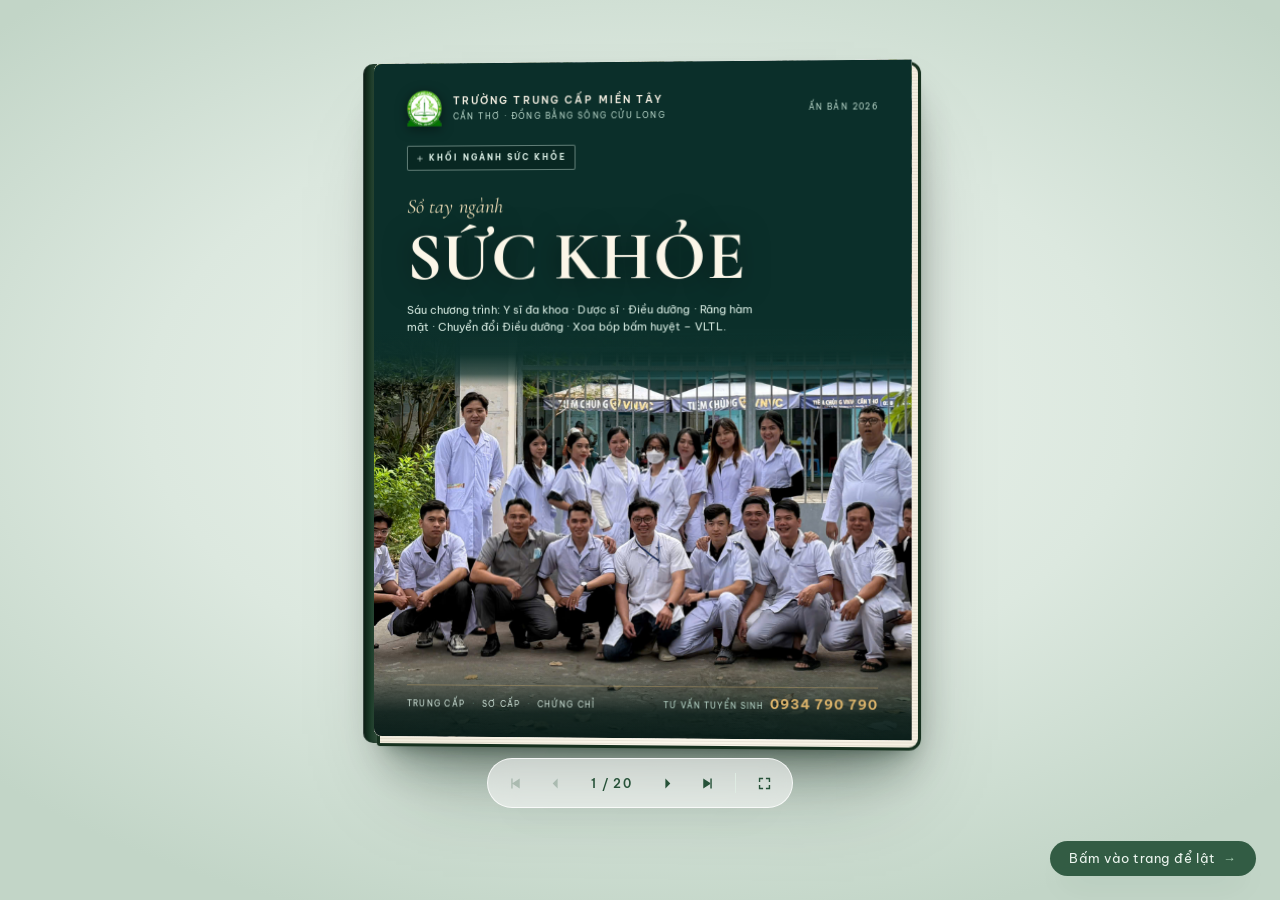
==== commit 7e6f131e: "chua xong" ====
--- a/suc-khoe/index.html
+++ b/suc-khoe/index.html
@@ -8,586 +8,497 @@
   <link rel="icon" type="image/png" href="images/logo-mtpc.png?v=1" />
   <link rel="preconnect" href="https://fonts.googleapis.com" />
   <link rel="preconnect" href="https://fonts.gstatic.com" crossorigin />
-  <link href="https://fonts.googleapis.com/css2?family=Be+Vietnam+Pro:ital,wght@0,300;0,400;0,500;0,600;0,700;1,400&family=Cormorant+Garamond:ital,wght@0,500;0,600;0,700;1,500;1,600&family=Playfair+Display:ital,wght@0,500;0,600;1,500&display=swap" rel="stylesheet" />
-  <link rel="stylesheet" href="css/style.css?v=2.62" />
-  <link rel="stylesheet" href="css/suc-khoe.css?v=1.0" />
+  <link href="https://fonts.googleapis.com/css2?family=Be+Vietnam+Pro:ital,wght@0,300;0,400;0,500;0,600;0,700;1,400&family=Cormorant+Garamond:ital,wght@0,500;0,600;0,700;1,500;1,600&display=swap" rel="stylesheet" />
+  <link rel="stylesheet" href="css/style.css?v=2.70" />
+  <link rel="stylesheet" href="css/suc-khoe.css?v=2.4" />
 </head>
 <body>
 
-  <!-- ===== Sách lật trang ===== -->
   <main class="stage">
     <div class="book" id="book" aria-label="Sổ tay ngành Sức khỏe của Trường Trung cấp Miền Tây">
 
       <!-- ============ SHEET 1 : Bìa + Lời ngỏ ============ -->
       <section class="sheet">
-        <!-- P1 · BÌA · khối ngành sức khỏe -->
-        <article class="face front page cover">
-          <!-- TODO(anh): thay bằng ảnh bìa dọc riêng cho khối sức khỏe (images/sk-cover.jpg) -->
-          <figure class="cover-photo">
-            <img src="images/y-si.jpg" fetchpriority="high" alt="Sinh viên Trường Trung cấp Miền Tây thực hành chăm sóc sức khỏe" />
-          </figure>
-
-          <div class="cover-inner">
-            <header class="cover-header">
-              <div class="cover-brand">
-                <img class="cover-logo-img" src="images/logo-mtpc.png?v=1" alt="Logo Trường Trung Cấp Miền Tây" />
-                <div class="cover-brand-text">
-                  <span class="c-school">Trường Trung Cấp Miền Tây</span>
-                  <span class="c-loc">Cần Thơ · Đồng Bằng Sông Cửu Long</span>
-                </div>
+        <!-- P1 · BÌA -->
+        <article class="face front page skcover">
+          <figure class="ph" data-img="images/y-si.jpg"></figure>
+          <div class="skcv">
+            <div class="skcv-head">
+              <img src="images/logo-mtpc.png?v=1" alt="Logo Trường Trung Cấp Miền Tây" />
+              <div>
+                <b>Trường Trung cấp Miền Tây</b>
+                <span>Cần Thơ · Đồng bằng sông Cửu Long</span>
               </div>
-              <span class="cover-year-tag">Ấn bản 2026</span>
-            </header>
-
-            <div class="cover-lower">
-              <div class="cover-main">
-                <p class="sk-flag">
-                  <svg viewBox="0 0 24 24" fill="none" stroke="currentColor" stroke-width="1.7" stroke-linecap="round" stroke-linejoin="round" aria-hidden="true"><path d="M12 4v16M4 12h16"/></svg>
-                  Khối ngành Sức khỏe
-                </p>
-                <h1 class="cover-main-title">MIỀN TÂY</h1>
-                <p class="cover-sub-title">Sổ tay ngành Sức khỏe · Tuyển sinh 2026</p>
+              <span class="skcv-year">Ấn bản 2026</span>
+            </div>
+
+            <div class="skcv-body">
+              <span class="skcv-flag">
+                <svg viewBox="0 0 24 24" fill="none" stroke="currentColor" stroke-width="2" stroke-linecap="round" aria-hidden="true"><path d="M12 5v14M5 12h14"/></svg>
+                Khối ngành Sức khỏe
+              </span>
+              <p class="skcv-pre">Sổ tay ngành</p>
+              <h1 class="skcv-title">SỨC KHỎE</h1>
+              <p class="skcv-sub">Sáu chương trình: Y sĩ đa khoa · Dược sĩ · Điều dưỡng · Răng hàm mặt · Chuyển đổi Điều dưỡng · Xoa bóp bấm huyệt – VLTL.</p>
+            </div>
+
+            <div class="skcv-foot">
+              <div class="skcv-list">
+                <span>Trung cấp</span><span>Sơ cấp</span><span>Chứng chỉ</span>
               </div>
-
-              <footer class="cover-footer">
-                <div class="cover-meta">
-                  <span>Y sĩ · Dược · Điều dưỡng · Chứng chỉ</span>
-                  <span>Tư vấn: 0934 790 790</span>
-                </div>
-              </footer>
-            </div>
-          </div>
-        </article>
-
-        <!-- P2 · LỜI NGỎ — vì sao chọn nghề chăm sóc sức khỏe -->
-        <article class="face back page page-editorial">
-          <div class="page-inner">
-            <h2 class="ed-title">Lời ngỏ<br>ngành sức khỏe</h2>
-
-            <p class="ed-lead"><span class="dropcap">C</span>hăm sóc sức khỏe là nghề mà mỗi ngày đi làm đều có ý nghĩa: <strong>một lời động viên, một thao tác kỹ thuật đúng, một liều thuốc được tư vấn cẩn thận</strong> đều trực tiếp tác động đến sức khỏe và niềm tin của người khác. Đó cũng là lý do khối ngành sức khỏe luôn cần người học nghiêm túc, kiên nhẫn và có đạo đức nghề.</p>
-
-            <figure class="ed-photo">
-              <img src="images/dieu-duong.jpg" alt="Giờ thực hành kỹ năng chăm sóc tại Trường Trung cấp Miền Tây" />
+              <div class="skcv-hotline">
+                <span>Tư vấn tuyển sinh</span>
+                <b>0934 790 790</b>
+              </div>
+            </div>
+          </div>
+        </article>
+
+        <!-- P2 · LỜI NGỎ -->
+        <article class="face back page skpg">
+          <div class="page-inner sk">
+            <header class="sk-top"><span>Sổ tay Sức khỏe</span><span>Lời ngỏ</span></header>
+
+            <p class="sk-kick">Vì sao chọn nghề chăm sóc</p>
+            <h1 class="sk-h1">Mỗi ngày đi làm<em>là một ngày có ích</em></h1>
+            <p class="sk-lead">Chăm sóc sức khỏe là nghề mà kết quả lao động nằm ở người khác: <b>một lời động viên, một thao tác kỹ thuật đúng, một liều thuốc được tư vấn cẩn thận</b> đều trực tiếp tác động đến sức khỏe và niềm tin của người bệnh.</p>
+
+            <figure class="ph sk-shot wide" data-img="images/dieu-duong.jpg" style="--ph:'images/dieu-duong.jpg'">
               <figcaption>Thực hành kỹ năng chăm sóc người bệnh</figcaption>
             </figure>
 
-            <p class="ed-lead">Sổ tay này tổng hợp <strong>sáu chương trình sức khỏe</strong> của nhà trường — từ trình độ trung cấp đến sơ cấp và chứng chỉ — để bạn so sánh, chọn đúng hướng đi và biết rõ mình sẽ học gì, làm gì sau khi tốt nghiệp.</p>
-
-            <ul class="ed-stats">
-              <li><b>03</b><span>chương trình trung cấp</span></li>
-              <li><b>03</b><span>sơ cấp &amp; chứng chỉ</span></li>
-              <li><b>6–22h</b><span>lịch học linh hoạt</span></li>
-            </ul>
-
-            <footer class="pg-foot"><span>02</span></footer>
-          </div>
-        </article>
-      </section>
-
-      <!-- ============ SHEET 2 : Sáu chương trình + Y sĩ đa khoa ============ -->
-      <section class="sheet">
-        <!-- P3 · SÁU CHƯƠNG TRÌNH SỨC KHỎE -->
-        <article class="face front page">
-          <div class="page-inner">
-            <div class="s-group">
-              <p class="tag">Khối ngành sức khỏe</p>
-              <h2 class="h-serif">Sáu chương trình</h2>
-            </div>
-
-            <div class="major-list">
-              <a class="major-row" href="#ysy" data-goto="4">
-                <span class="major-no">01</span>
-                <span class="major-info"><h4>Y sĩ đa khoa</h4><p>Trung cấp · Chăm sóc sức khỏe ban đầu, y học cơ sở &amp; lâm sàng</p></span>
-                <span class="arrow">→</span>
+            <div class="sk-spec">
+              <div><span>Chương trình</span><b>03 trung cấp</b></div>
+              <div><span>Song song</span><b>03 sơ cấp</b></div>
+              <div><span>Lịch học</span><b>6h – 22h</b></div>
+            </div>
+
+            <p class="sk-lead">Sổ tay này tổng hợp <b>sáu chương trình sức khỏe</b> của nhà trường để bạn so sánh, chọn đúng hướng đi và biết rõ mình sẽ học gì, làm gì sau khi tốt nghiệp.</p>
+
+            <footer class="sk-bot"><span>Trường Trung cấp Miền Tây</span><i>— 02</i></footer>
+          </div>
+        </article>
+      </section>
+
+      <!-- ============ SHEET 2 : Danh mục + Y sĩ ============ -->
+      <section class="sheet">
+        <!-- P3 · SÁU CHƯƠNG TRÌNH -->
+        <article class="face front page skpg">
+          <div class="page-inner sk">
+            <header class="sk-top"><span>Sổ tay Sức khỏe</span><span>Danh mục</span></header>
+
+            <p class="sk-kick">Sáu chương trình</p>
+            <h1 class="sk-h1">Chọn hướng<em>phù hợp với bạn</em></h1>
+            <p class="sk-lead">Ba chương trình trung cấp và ba chương trình sơ cấp / chứng chỉ — chạm vào từng dòng để mở trang chi tiết.</p>
+
+            <div class="sk-list">
+              <a class="sk-item" href="#ysy" data-goto="4">
+                <i>01</i>
+                <div><h4>Y sĩ đa khoa</h4><p>Trung cấp · Chăm sóc sức khỏe ban đầu, y học cơ sở &amp; lâm sàng</p></div>
+                <span>→</span>
               </a>
-              <a class="major-row" href="#duoc" data-goto="5">
-                <span class="major-no">02</span>
-                <span class="major-info"><h4>Dược <em>(Dược sĩ)</em></h4><p>Trung cấp · Dược lý, bào chế, quản lý &amp; tư vấn sử dụng thuốc</p></span>
-                <span class="arrow">→</span>
+              <a class="sk-item" href="#duoc" data-goto="5">
+                <i>02</i>
+                <div><h4>Dược sĩ <em>(Dược)</em></h4><p>Trung cấp · Dược lý, bào chế, quản lý &amp; tư vấn sử dụng thuốc</p></div>
+                <span>→</span>
               </a>
-              <a class="major-row" href="#dieuDuong" data-goto="6">
-                <span class="major-no">03</span>
-                <span class="major-info"><h4>Điều dưỡng</h4><p>Trung cấp · Chăm sóc người bệnh, phòng bệnh &amp; phục hồi</p></span>
-                <span class="arrow">→</span>
+              <a class="sk-item" href="#dieuDuong" data-goto="6">
+                <i>03</i>
+                <div><h4>Điều dưỡng</h4><p>Trung cấp · Chăm sóc người bệnh, phòng bệnh &amp; phục hồi</p></div>
+                <span>→</span>
               </a>
-              <a class="major-row alt" href="#rhm" data-goto="7">
-                <span class="major-no">04</span>
-                <span class="major-info"><h4>Răng hàm mặt</h4><p>Sơ cấp · Hỗ trợ nha khoa &amp; chăm sóc sức khỏe răng miệng</p></span>
-                <span class="arrow">→</span>
+              <a class="sk-item" href="#rhm" data-goto="7">
+                <i>04</i>
+                <div><h4>Răng hàm mặt</h4><p>Sơ cấp · Hỗ trợ nha khoa &amp; chăm sóc sức khỏe răng miệng</p></div>
+                <span>→</span>
               </a>
-              <a class="major-row alt" href="#chuyenDoi" data-goto="8">
-                <span class="major-no">05</span>
-                <span class="major-info"><h4>Chứng chỉ chuyển đổi Điều dưỡng</h4><p>Chứng chỉ · Bổ sung kiến thức, kỹ năng cho người đã có bằng sức khỏe</p></span>
-                <span class="arrow">→</span>
+              <a class="sk-item" href="#chuyenDoi" data-goto="8">
+                <i>05</i>
+                <div><h4>Chứng chỉ chuyển đổi Điều dưỡng</h4><p>Chứng chỉ · Bổ sung kiến thức cho người đã có bằng sức khỏe</p></div>
+                <span>→</span>
               </a>
-              <a class="major-row alt" href="#xoaBop" data-goto="9">
-                <span class="major-no">06</span>
-                <span class="major-info"><h4>Xoa bóp bấm huyệt – VLTL</h4><p>Chứng chỉ · Kỹ thuật xoa bóp, bấm huyệt &amp; phục hồi chức năng</p></span>
-                <span class="arrow">→</span>
+              <a class="sk-item" href="#xoaBop" data-goto="9">
+                <i>06</i>
+                <div><h4>Xoa bóp bấm huyệt – VLTL</h4><p>Chứng chỉ · Xoa bóp, bấm huyệt &amp; hỗ trợ phục hồi chức năng</p></div>
+                <span>→</span>
               </a>
             </div>
 
-            <p class="cap">Chạm vào từng dòng để mở trang chi tiết.</p>
-            <footer class="pg-foot"><span>03</span></footer>
+            <footer class="sk-bot"><span>Điều kiện &amp; giá trị chứng chỉ theo quy định</span><i>— 03</i></footer>
           </div>
         </article>
 
         <!-- P4 · Y SĨ ĐA KHOA -->
-        <article class="face back page" id="ysy">
-          <div class="page-inner">
-            <span class="ghost-no" aria-hidden="true">01</span>
-            <div class="s-group">
-              <p class="tag">Trình độ Trung cấp</p>
-              <h2 class="h-serif">Y sĩ đa khoa</h2>
-              <p class="lead">Chương trình cung cấp kiến thức về y học cơ sở, y học lâm sàng và những kỹ năng chuyên môn cần thiết trong chăm sóc sức khỏe ban đầu.</p>
-            </div>
-
-            <figure class="ph hero-photo ratio-16-7 frame-mat" data-img="images/y-si.jpg">
-              <figcaption class="ph-cap">Thực hành chăm sóc sức khỏe ban đầu</figcaption>
-            </figure>
-
-            <div class="curriculum-box">
-              <h3 class="h-sub no-gap">Nội dung đào tạo trọng tâm</h3>
-              <ul class="ticks">
-                <li>Tiếp cận kiến thức y học cơ sở, bệnh học lâm sàng và nguyên tắc y đức</li>
-                <li>Kỹ thuật thăm khám, nhận định tình trạng sức khỏe, sơ cứu &amp; xử trí ban đầu</li>
-                <li>Rèn luyện kỹ năng hỗ trợ chăm sóc sức khỏe tại cơ sở y tế theo quy định</li>
-              </ul>
-            </div>
-
-            <div class="chips-row">
-              <span class="chip">Thực hành cơ sở y tế</span>
-              <span class="chip">Trạm y tế · Phòng khám</span>
-              <span class="chip">Tư vấn liên thông</span>
-            </div>
-
-            <p class="sk-note">Thời gian &amp; điều kiện tuyển sinh: <span class="sk-todo">cần cập nhật</span>.</p>
-            <footer class="pg-foot"><span>04</span></footer>
+        <article class="face back page skpg" id="ysy">
+          <div class="page-inner sk">
+            <header class="sk-top"><span>Sổ tay Sức khỏe</span><span><b>01</b> / 06 chương trình</span></header>
+
+            <p class="sk-kick">Trình độ trung cấp</p>
+            <h1 class="sk-h1">Y sĩ đa khoa</h1>
+            <p class="sk-lead">Kiến thức y học cơ sở, y học lâm sàng và kỹ năng chăm sóc sức khỏe ban đầu — <b>nghề của những quyết định đầu tiên</b>.</p>
+
+            <figure class="ph sk-shot wide" data-img="images/y-si.jpg" style="--ph:'images/y-si.jpg'">
+              <figcaption>Thực hành chăm sóc sức khỏe ban đầu</figcaption>
+            </figure>
+
+            <div class="sk-spec">
+              <div><span>Thời gian</span><b class="todo">cần cập nhật</b></div>
+              <div><span>Hình thức</span><b>Tập trung</b></div>
+              <div><span>Văn bằng</span><b>Trung cấp</b></div>
+            </div>
+
+            <div class="sk-rows">
+              <div class="sk-row"><i>01</i><p><b>Y học cơ sở &amp; lâm sàng</b> — bệnh học, nguyên tắc y đức, nhận định ban đầu.</p></div>
+              <div class="sk-row"><i>02</i><p><b>Kỹ thuật thăm khám</b> — sơ cứu và xử trí ban đầu theo quy định.</p></div>
+              <div class="sk-row"><i>03</i><p><b>Thực hành tại cơ sở y tế</b> — hỗ trợ chăm sóc sức khỏe cộng đồng.</p></div>
+            </div>
+
+            <div class="sk-chips"><span>Trạm y tế</span><span>Phòng khám</span><span>Sức khỏe ban đầu</span></div>
+
+            <footer class="sk-bot"><span>Trường Trung cấp Miền Tây</span><i>— 04</i></footer>
           </div>
         </article>
       </section>
 
       <!-- ============ SHEET 3 : Dược + Điều dưỡng ============ -->
       <section class="sheet">
-        <!-- P5 · DƯỢC -->
-        <article class="face front page" id="duoc">
-          <div class="page-inner">
-            <span class="ghost-no" aria-hidden="true">02</span>
-            <div class="s-group">
-              <p class="tag">Trình độ Trung cấp</p>
-              <h2 class="h-serif">Dược <em class="thin">(Dược sĩ)</em></h2>
-              <p class="lead">Trang bị kiến thức về dược lý, dược lâm sàng, bào chế, kiểm nghiệm, bảo quản và quản lý thuốc trong phạm vi chuyên môn.</p>
-            </div>
-
-            <figure class="ph hero-photo ratio-16-7 frame-line warm" data-img="images/duoc.jpg">
-              <figcaption class="ph-cap">Thực hành dược lý &amp; bào chế</figcaption>
-            </figure>
-
-            <div class="curriculum-box">
-              <h3 class="h-sub no-gap">Nội dung đào tạo trọng tâm</h3>
-              <ul class="ticks">
-                <li>Kiến thức dược lý, dược lâm sàng, quy trình bào chế và kiểm nghiệm thuốc</li>
-                <li>Kỹ năng nhận biết, sắp xếp, bảo quản dược phẩm theo chuẩn quy định</li>
-                <li>Tư vấn sử dụng thuốc an toàn, hợp lý; rèn luyện đạo đức hành nghề dược</li>
-              </ul>
-            </div>
-
-            <div class="chips-row">
-              <span class="chip">Nhà thuốc GPP</span>
-              <span class="chip">Cơ sở y tế · Phân phối dược</span>
-              <span class="chip">Lịch học linh hoạt</span>
-            </div>
-
-            <p class="sk-note">Thời gian &amp; điều kiện tuyển sinh: <span class="sk-todo">cần cập nhật</span>.</p>
-            <footer class="pg-foot"><span>05</span></footer>
+        <!-- P5 · DƯỢC SĨ -->
+        <article class="face front page skpg" id="duoc">
+          <div class="page-inner sk">
+            <header class="sk-top"><span>Sổ tay Sức khỏe</span><span><b>02</b> / 06 chương trình</span></header>
+
+            <p class="sk-kick">Trình độ trung cấp</p>
+            <h1 class="sk-h1">Dược sĩ</h1>
+            <p class="sk-lead">Dược lý, dược lâm sàng, bào chế, kiểm nghiệm và quản lý thuốc — <b>nghề của sự chính xác</b>.</p>
+
+            <figure class="ph sk-shot wide" data-img="images/duoc.jpg" style="--ph:'images/duoc.jpg'">
+              <figcaption>Thực hành dược lý &amp; bào chế</figcaption>
+            </figure>
+
+            <div class="sk-spec">
+              <div><span>Thời gian</span><b class="todo">cần cập nhật</b></div>
+              <div><span>Hình thức</span><b>Tập trung</b></div>
+              <div><span>Văn bằng</span><b>Trung cấp</b></div>
+            </div>
+
+            <div class="sk-rows">
+              <div class="sk-row"><i>01</i><p><b>Dược lý &amp; dược lâm sàng</b> — cách dùng thuốc an toàn, hợp lý.</p></div>
+              <div class="sk-row"><i>02</i><p><b>Bào chế &amp; kiểm nghiệm</b> — quy trình và tiêu chuẩn chất lượng thuốc.</p></div>
+              <div class="sk-row"><i>03</i><p><b>Bảo quản &amp; quản lý dược</b> — sắp xếp, bảo quản theo chuẩn, đạo đức hành nghề.</p></div>
+            </div>
+
+            <div class="sk-chips"><span>Nhà thuốc GPP</span><span>Cơ sở y tế</span><span>Phân phối dược</span></div>
+
+            <footer class="sk-bot"><span>Trường Trung cấp Miền Tây</span><i>— 05</i></footer>
           </div>
         </article>
 
         <!-- P6 · ĐIỀU DƯỠNG -->
-        <article class="face back page" id="dieuDuong">
-          <div class="page-inner">
-            <span class="ghost-no" aria-hidden="true">03</span>
-            <div class="s-group">
-              <p class="tag">Trình độ Trung cấp</p>
-              <h2 class="h-serif">Điều dưỡng</h2>
-              <p class="lead">Hướng đến đào tạo người học có kiến thức và kỹ năng chăm sóc người bệnh trong các giai đoạn phòng bệnh, điều trị và phục hồi.</p>
-            </div>
-
-            <figure class="ph hero-photo ratio-16-7 frame-line" data-img="images/dieu-duong.jpg">
-              <figcaption class="ph-cap">Thực tập tại bệnh viện &amp; cơ sở y tế</figcaption>
-            </figure>
-
-            <div class="curriculum-box">
-              <h3 class="h-sub no-gap">Nội dung đào tạo trọng tâm</h3>
-              <ul class="ticks">
-                <li>Học và thực hành các quy trình kỹ thuật điều dưỡng cơ bản, kỹ năng theo dõi</li>
-                <li>Hỗ trợ chăm sóc, giao tiếp với người bệnh và phối hợp cùng nhân viên y tế</li>
-                <li>Đề cao y đức, tinh thần trách nhiệm và thái độ tận tâm trong suốt quá trình học</li>
-              </ul>
-            </div>
-
-            <div class="chips-row">
-              <span class="chip">Thực tập bệnh viện</span>
-              <span class="chip">Phòng bệnh &amp; Phục hồi</span>
-              <span class="chip">Cơ sở y tế · TT Chăm sóc</span>
-            </div>
-
-            <p class="sk-note">Thời gian &amp; điều kiện tuyển sinh: <span class="sk-todo">cần cập nhật</span>.</p>
-            <footer class="pg-foot"><span>06</span></footer>
-          </div>
-        </article>
-      </section>
-
-      <!-- ============ SHEET 4 : Răng hàm mặt + Chuyển đổi Điều dưỡng ============ -->
+        <article class="face back page skpg" id="dieuDuong">
+          <div class="page-inner sk">
+            <header class="sk-top"><span>Sổ tay Sức khỏe</span><span><b>03</b> / 06 chương trình</span></header>
+
+            <p class="sk-kick">Trình độ trung cấp</p>
+            <h1 class="sk-h1">Điều dưỡng</h1>
+            <p class="sk-lead">Chăm sóc người bệnh trong cả ba giai đoạn phòng bệnh, điều trị và phục hồi — <b>nghề ở gần người bệnh nhất</b>.</p>
+
+            <figure class="ph sk-shot wide" data-img="images/dieu-duong.jpg" style="--ph:'images/dieu-duong.jpg'">
+              <figcaption>Thực tập tại bệnh viện &amp; cơ sở y tế</figcaption>
+            </figure>
+
+            <div class="sk-spec">
+              <div><span>Thời gian</span><b class="todo">cần cập nhật</b></div>
+              <div><span>Hình thức</span><b>Tập trung</b></div>
+              <div><span>Văn bằng</span><b>Trung cấp</b></div>
+            </div>
+
+            <div class="sk-rows">
+              <div class="sk-row"><i>01</i><p><b>Quy trình kỹ thuật điều dưỡng</b> — thực hành cơ bản và kỹ năng theo dõi.</p></div>
+              <div class="sk-row"><i>02</i><p><b>Chăm sóc &amp; giao tiếp</b> — hỗ trợ người bệnh, phối hợp cùng nhân viên y tế.</p></div>
+              <div class="sk-row"><i>03</i><p><b>Y đức &amp; trách nhiệm</b> — thái độ tận tâm trong suốt quá trình học.</p></div>
+            </div>
+
+            <div class="sk-chips"><span>Bệnh viện</span><span>Phòng bệnh</span><span>Trung tâm chăm sóc</span></div>
+
+            <footer class="sk-bot"><span>Trường Trung cấp Miền Tây</span><i>— 06</i></footer>
+          </div>
+        </article>
+      </section>
+
+      <!-- ============ SHEET 4 : Răng hàm mặt + Chuyển đổi ============ -->
       <section class="sheet">
         <!-- P7 · RĂNG HÀM MẶT -->
-        <article class="face front page" id="rhm">
-          <div class="page-inner">
-            <span class="ghost-no" aria-hidden="true">04</span>
-            <div class="s-group">
-              <p class="tag">Sơ cấp · Chứng chỉ</p>
-              <h2 class="h-serif">Răng hàm mặt</h2>
-              <p class="lead">Chương trình thực hành dành cho người muốn làm việc trong lĩnh vực nha khoa: từ kiến thức giải phẫu vùng răng hàm mặt đến kỹ thuật hỗ trợ điều trị.</p>
-            </div>
-
-            <figure class="ph hero-photo ratio-16-7 frame-mat warm" data-img="images/rang-ham-mat.jpg">
-              <figcaption class="ph-cap">Thực hành hỗ trợ nha khoa</figcaption>
-            </figure>
-
-            <div class="curriculum-box">
-              <h3 class="h-sub no-gap">Nội dung đào tạo trọng tâm</h3>
-              <ul class="ticks">
-                <li>Giải phẫu – sinh lý vùng răng hàm mặt và nguyên tắc vô khuẩn trong nha khoa</li>
-                <li>Kỹ thuật hỗ trợ nha khoa: chuẩn bị dụng cụ, vật liệu, theo dõi trong quá trình điều trị</li>
-                <li>Hướng dẫn chăm sóc sức khỏe răng miệng và tư vấn dự phòng cho người bệnh</li>
-              </ul>
-            </div>
-
-            <div class="chips-row">
-              <span class="chip">Phòng khám nha khoa</span>
-              <span class="chip">Hỗ trợ điều trị</span>
-              <span class="chip">Chăm sóc dự phòng</span>
-            </div>
-
-            <p class="sk-note">Thời lượng &amp; điều kiện tham gia: <span class="sk-todo">cần cập nhật</span>.</p>
-            <footer class="pg-foot"><span>07</span></footer>
-          </div>
-        </article>
-
-        <!-- P8 · CHỨNG CHỈ CHUYỂN ĐỔI ĐIỀU DƯỠNG -->
-        <article class="face back page" id="chuyenDoi">
-          <div class="page-inner">
-            <span class="ghost-no" aria-hidden="true">05</span>
-            <div class="s-group">
-              <p class="tag">Chứng chỉ chuyển đổi</p>
-              <h2 class="h-serif">Chuyển đổi<br>Điều dưỡng</h2>
-              <p class="lead">Dành cho người đã tốt nghiệp trung cấp trở lên trong khối sức khỏe, bổ sung kiến thức và kỹ năng thực hành điều dưỡng.</p>
-            </div>
-
-            <figure class="ph hero-photo ratio-16-7 frame-line" data-img="images/chuyen-doi-dieu-duong.jpg">
-              <figcaption class="ph-cap">Bổ sung kỹ năng thực hành điều dưỡng</figcaption>
-            </figure>
-
-            <div class="curriculum-box">
-              <h3 class="h-sub no-gap">Nội dung đào tạo trọng tâm</h3>
-              <ul class="ticks">
-                <li>Hệ thống lại kiến thức điều dưỡng cơ sở và các quy trình kỹ thuật chăm sóc</li>
-                <li>Thực hành kỹ năng theo dõi, chăm sóc người bệnh và phối hợp trong nhóm điều trị</li>
-                <li>Bổ sung phần y đức, giao tiếp và an toàn người bệnh theo quy định</li>
-              </ul>
-            </div>
-
-            <div class="chips-row">
-              <span class="chip">Người đã có bằng sức khỏe</span>
-              <span class="chip">Học linh hoạt</span>
-              <span class="chip">Chứng chỉ theo quy định</span>
-            </div>
-
-            <p class="sk-note">Điều kiện đầu vào &amp; hồ sơ: <span class="sk-todo">cần cập nhật</span>.</p>
-            <footer class="pg-foot"><span>08</span></footer>
-          </div>
-        </article>
-      </section>
-
-      <!-- ============ SHEET 5 : Xoa bóp bấm huyệt + Bảng so sánh ============ -->
+        <article class="face front page skpg" id="rhm">
+          <div class="page-inner sk">
+            <header class="sk-top"><span>Sổ tay Sức khỏe</span><span><b>04</b> / 06 chương trình</span></header>
+
+            <p class="sk-kick">Sơ cấp · Chứng chỉ</p>
+            <h1 class="sk-h1">Răng hàm mặt</h1>
+            <p class="sk-lead">Từ giải phẫu vùng răng hàm mặt đến kỹ thuật hỗ trợ điều trị — <b>dành cho người muốn làm trong nha khoa</b>.</p>
+
+            <figure class="ph sk-shot wide" data-img="images/rang-ham-mat.jpg" style="--ph:'images/rang-ham-mat.jpg'">
+              <figcaption>Thực hành hỗ trợ nha khoa</figcaption>
+            </figure>
+
+            <div class="sk-spec">
+              <div><span>Thời gian</span><b class="todo">cần cập nhật</b></div>
+              <div><span>Hình thức</span><b>Thực hành</b></div>
+              <div><span>Chứng chỉ</span><b>Sơ cấp</b></div>
+            </div>
+
+            <div class="sk-rows">
+              <div class="sk-row"><i>01</i><p><b>Giải phẫu – sinh lý</b> vùng răng hàm mặt, nguyên tắc vô khuẩn.</p></div>
+              <div class="sk-row"><i>02</i><p><b>Kỹ thuật hỗ trợ nha khoa</b> — chuẩn bị dụng cụ, vật liệu, theo dõi điều trị.</p></div>
+              <div class="sk-row"><i>03</i><p><b>Chăm sóc răng miệng</b> — hướng dẫn và tư vấn dự phòng cho người bệnh.</p></div>
+            </div>
+
+            <div class="sk-chips"><span>Phòng khám nha khoa</span><span>Chăm sóc dự phòng</span></div>
+
+            <footer class="sk-bot"><span>Trường Trung cấp Miền Tây</span><i>— 07</i></footer>
+          </div>
+        </article>
+
+        <!-- P8 · CHUYỂN ĐỔI ĐIỀU DƯỠNG -->
+        <article class="face back page skpg" id="chuyenDoi">
+          <div class="page-inner sk">
+            <header class="sk-top"><span>Sổ tay Sức khỏe</span><span><b>05</b> / 06 chương trình</span></header>
+
+            <p class="sk-kick">Chứng chỉ chuyển đổi</p>
+            <h1 class="sk-h1">Chuyển đổi<em>Điều dưỡng</em></h1>
+            <p class="sk-lead">Dành cho người <b>đã tốt nghiệp trung cấp trở lên trong khối sức khỏe</b>.</p>
+
+            <figure class="ph sk-shot wide" data-img="images/chuyen-doi-dieu-duong.jpg" style="--ph:'images/chuyen-doi-dieu-duong.jpg'">
+              <figcaption>Bổ sung kỹ năng thực hành điều dưỡng</figcaption>
+            </figure>
+
+            <div class="sk-spec">
+              <div><span>Đầu vào</span><b>Đã có bằng</b></div>
+              <div><span>Hình thức</span><b>Linh hoạt</b></div>
+              <div><span>Chứng chỉ</span><b>Theo quy định</b></div>
+            </div>
+
+            <div class="sk-rows">
+              <div class="sk-row"><i>01</i><p><b>Hệ thống kiến thức</b> điều dưỡng cơ sở và các quy trình kỹ thuật.</p></div>
+              <div class="sk-row"><i>02</i><p><b>Thực hành</b> theo dõi, chăm sóc và phối hợp trong nhóm điều trị.</p></div>
+              <div class="sk-row"><i>03</i><p><b>Y đức, giao tiếp</b> và an toàn người bệnh theo quy định.</p></div>
+            </div>
+
+            <div class="sk-chips"><span>Người đã có bằng</span><span>Học linh hoạt</span><span>Chứng chỉ</span></div>
+
+            <footer class="sk-bot"><span>Điều kiện đầu vào xét theo bằng hiện có</span><i>— 08</i></footer>
+          </div>
+        </article>
+      </section>
+
+      <!-- ============ SHEET 5 : Xoa bóp + So sánh ============ -->
       <section class="sheet">
         <!-- P9 · XOA BÓP BẤM HUYỆT – VLTL -->
-        <article class="face front page" id="xoaBop">
-          <div class="page-inner">
-            <span class="ghost-no" aria-hidden="true">06</span>
-            <div class="s-group">
-              <p class="tag">Sơ cấp · Chứng chỉ</p>
-              <h2 class="h-serif">Xoa bóp bấm huyệt<br><em class="thin">&amp; Vật lý trị liệu</em></h2>
-              <p class="lead">Trang bị kỹ thuật xoa bóp, bấm huyệt cơ bản và làm quen thiết bị vật lý trị liệu trong chăm sóc sức khỏe, phục hồi chức năng.</p>
-            </div>
-
-            <figure class="ph hero-photo ratio-16-7 frame-mat" data-img="images/xoa-bop.jpg">
-              <figcaption class="ph-cap">Thực hành kỹ thuật xoa bóp – bấm huyệt</figcaption>
-            </figure>
-
-            <div class="curriculum-box">
-              <h3 class="h-sub no-gap">Nội dung đào tạo trọng tâm</h3>
-              <ul class="ticks">
-                <li>Nguyên tắc an toàn, chỉ định và chống chỉ định khi xoa bóp, bấm huyệt</li>
-                <li>Kỹ thuật xoa bóp – bấm huyệt cơ bản trên từng vùng cơ thể</li>
-                <li>Làm quen thiết bị vật lý trị liệu và quy trình hỗ trợ phục hồi chức năng</li>
-              </ul>
-            </div>
-
-            <div class="chips-row">
-              <span class="chip">Phục hồi chức năng</span>
-              <span class="chip">Spa · Chăm sóc sức khỏe</span>
-              <span class="chip">Kỹ thuật thực hành</span>
-            </div>
-
-            <p class="sk-note">Thời lượng &amp; điều kiện tham gia: <span class="sk-todo">cần cập nhật</span>.</p>
-            <footer class="pg-foot"><span>09</span></footer>
-          </div>
-        </article>
-
-        <!-- P10 · SO SÁNH BA NGÀNH TRUNG CẤP -->
-        <article class="face back page">
-          <div class="page-inner">
-            <div class="s-group">
-              <h2 class="h-serif">Chọn ngành nào?</h2>
-              <p class="lead">Ba chương trình trung cấp cùng nền tảng sức khỏe nhưng khác nhau về trọng tâm đào tạo và môi trường làm việc.</p>
-            </div>
-
-            <table class="sk-table">
+        <article class="face front page skpg" id="xoaBop">
+          <div class="page-inner sk">
+            <header class="sk-top"><span>Sổ tay Sức khỏe</span><span><b>06</b> / 06 chương trình</span></header>
+
+            <p class="sk-kick">Sơ cấp · Chứng chỉ</p>
+            <h1 class="sk-h1">Xoa bóp bấm huyệt<em>&amp; Vật lý trị liệu</em></h1>
+            <p class="sk-lead">Xoa bóp, bấm huyệt và làm quen <b>thiết bị vật lý trị liệu</b>.</p>
+
+            <figure class="ph sk-shot wide" data-img="images/xoa-bop.jpg" style="--ph:'images/xoa-bop.jpg'">
+              <figcaption>Thực hành kỹ thuật xoa bóp – bấm huyệt</figcaption>
+            </figure>
+
+            <div class="sk-spec">
+              <div><span>Thời gian</span><b class="todo">cần cập nhật</b></div>
+              <div><span>Hình thức</span><b>Thực hành</b></div>
+              <div><span>Chứng chỉ</span><b>Sơ cấp</b></div>
+            </div>
+
+            <div class="sk-rows">
+              <div class="sk-row"><i>01</i><p><b>An toàn &amp; chỉ định</b> — nguyên tắc trước khi xoa bóp, bấm huyệt.</p></div>
+              <div class="sk-row"><i>02</i><p><b>Kỹ thuật cơ bản</b> — thực hành trên từng vùng cơ thể.</p></div>
+              <div class="sk-row"><i>03</i><p><b>Thiết bị vật lý trị liệu</b> — quy trình hỗ trợ phục hồi chức năng.</p></div>
+            </div>
+
+            <div class="sk-chips"><span>Phục hồi chức năng</span><span>Chăm sóc sức khỏe</span></div>
+
+            <footer class="sk-bot"><span>Trường Trung cấp Miền Tây</span><i>— 09</i></footer>
+          </div>
+        </article>
+
+        <!-- P10 · SO SÁNH BA NGÀNH -->
+        <article class="face back page skpg">
+          <div class="page-inner sk">
+            <header class="sk-top"><span>Sổ tay Sức khỏe</span><span>Chọn ngành</span></header>
+
+            <p class="sk-kick">Ba trình độ trung cấp</p>
+            <h1 class="sk-h1">Ba ngành<em>ba thế mạnh</em></h1>
+            <p class="sk-lead">Cùng nền tảng sức khỏe, khác nhau ở trọng tâm đào tạo và nơi làm việc.</p>
+
+            <table class="sk-tbl">
               <thead>
-                <tr>
-                  <th scope="col">Tiêu chí</th>
-                  <th scope="col">Y sĩ đa khoa</th>
-                  <th scope="col">Dược sĩ</th>
-                  <th scope="col">Điều dưỡng</th>
-                </tr>
+                <tr><th></th><th class="hl">Y sĩ</th><th>Dược sĩ</th><th>Điều dưỡng</th></tr>
               </thead>
               <tbody>
-                <tr>
-                  <th scope="row">Trọng tâm</th>
-                  <td>Y học cơ sở &amp; lâm sàng, chăm sóc sức khỏe ban đầu</td>
-                  <td>Dược lý, bào chế, bảo quản &amp; tư vấn dùng thuốc</td>
-                  <td>Quy trình chăm sóc, theo dõi &amp; phục hồi người bệnh</td>
-                </tr>
-                <tr>
-                  <th scope="row">Kỹ năng chính</th>
-                  <td>Thăm khám, nhận định, sơ cứu &amp; xử trí ban đầu</td>
-                  <td>Nhận biết – bảo quản dược phẩm, tư vấn sử dụng thuốc</td>
-                  <td>Thực hành kỹ thuật điều dưỡng, giao tiếp người bệnh</td>
-                </tr>
-                <tr>
-                  <th scope="row">Nơi làm việc</th>
-                  <td>Trạm y tế, phòng khám, cơ sở chăm sóc sức khỏe</td>
-                  <td>Nhà thuốc GPP, cơ sở y tế, đơn vị phân phối dược</td>
-                  <td>Bệnh viện, phòng bệnh, trung tâm chăm sóc &amp; phục hồi</td>
-                </tr>
-                <tr>
-                  <th scope="row">Học lên</th>
-                  <td colspan="3">Liên thông lên cao đẳng, đại học theo quy định; nhà trường tư vấn lộ trình cùng ĐH Trà Vinh, ĐH Y Dược Cần Thơ</td>
-                </tr>
-                <tr>
-                  <th scope="row">Thời gian</th>
-                  <td colspan="3"><span class="sk-todo">cần cập nhật thời gian đào tạo từng ngành</span></td>
-                </tr>
+                <tr><th>Trọng tâm</th><td>Y học cơ sở &amp; lâm sàng</td><td>Dược lý, bào chế</td><td>Quy trình chăm sóc</td></tr>
+                <tr><th>Kỹ năng</th><td>Thăm khám, sơ cứu</td><td>Bảo quản, tư vấn thuốc</td><td>Kỹ thuật điều dưỡng</td></tr>
+                <tr><th>Làm ở</th><td>Trạm y tế, phòng khám</td><td>Nhà thuốc GPP</td><td>Bệnh viện, phòng bệnh</td></tr>
+                <tr><th>Học lên</th><td colspan="3" class="span">Liên thông cao đẳng, đại học theo quy định — tư vấn cùng ĐH Trà Vinh, ĐH Y Dược Cần Thơ</td></tr>
+                <tr><th>Thời gian</th><td colspan="3" class="span sk-todo">cần cập nhật thời gian đào tạo từng ngành</td></tr>
               </tbody>
             </table>
 
-            <p class="sk-note">Bảng chỉ mang tính định hướng; chương trình chi tiết của từng ngành do nhà trường công bố theo năm tuyển sinh.</p>
-            <footer class="pg-foot"><span>10</span></footer>
-          </div>
-        </article>
-      </section>
-
-      <!-- ============ SHEET 6 : Môi trường học + Lộ trình nghề nghiệp ============ -->
-      <section class="sheet">
-        <!-- P11 · MÔI TRƯỜNG HỌC & THỰC HÀNH -->
-        <article class="face front page">
-          <div class="page-inner">
-            <div class="s-group">
-              <h2 class="h-serif">Học bằng tay nghề</h2>
-              <p class="lead">Khối sức khỏe không thể học chỉ bằng lý thuyết. Chương trình tổ chức theo hướng thực hành là trung tâm, gắn với cơ sở y tế.</p>
-            </div>
-
-            <figure class="ph hero-photo ratio-16-7 frame-mat warm" data-img="images/cover-2026.jpg">
-              <figcaption class="ph-cap">Học kỹ năng tại phòng thực hành và cơ sở y tế</figcaption>
-            </figure>
-
-            <div class="features-grid">
-              <div class="feature-item">
-                <span class="feat-no">01</span>
-                <div>
-                  <h4>Phòng thực hành kỹ năng</h4>
-                  <p>Luyện thao tác trên mô hình trước khi tiếp xúc người bệnh</p>
-                </div>
-              </div>
-              <div class="feature-item">
-                <span class="feat-no">02</span>
-                <div>
-                  <h4>Thực tập tại cơ sở y tế</h4>
-                  <p>Làm quen môi trường bệnh viện, phòng khám, nhà thuốc</p>
-                </div>
-              </div>
-              <div class="feature-item">
-                <span class="feat-no">03</span>
-                <div>
-                  <h4>Rèn y đức &amp; giao tiếp</h4>
-                  <p>Thái độ, trách nhiệm và cách ứng xử với người bệnh</p>
-                </div>
-              </div>
-            </div>
-
-            <p class="cap">Lịch học 6h–22h, tất cả các ngày trong tuần — phù hợp người đi làm.</p>
-            <footer class="pg-foot"><span>11</span></footer>
+            <div class="sk-pick">
+              <div><h4>Chọn Y sĩ nếu…</h4><p>Muốn khám, xử trí và theo dõi sức khỏe ban đầu.</p></div>
+              <div><h4>Chọn Dược nếu…</h4><p>Thích thuốc, hóa dược và tư vấn dùng thuốc.</p></div>
+              <div><h4>Chọn Điều dưỡng nếu…</h4><p>Muốn chăm sóc người bệnh trực tiếp mỗi ngày.</p></div>
+            </div>
+
+            <footer class="sk-bot"><span>Bảng mang tính định hướng</span><i>— 10</i></footer>
+          </div>
+        </article>
+      </section>
+
+      <!-- ============ SHEET 6 : Môi trường học + Nghề nghiệp ============ -->
+      <section class="sheet">
+        <!-- P11 · HỌC BẰNG TAY NGHỀ -->
+        <article class="face front page skpg">
+          <div class="page-inner sk">
+            <header class="sk-top"><span>Sổ tay Sức khỏe</span><span>Môi trường học</span></header>
+
+            <p class="sk-kick">Lý thuyết gắn thực hành</p>
+            <h1 class="sk-h1">Học bằng<em>tay nghề</em></h1>
+            <p class="sk-lead">Khối sức khỏe không thể học chỉ bằng lý thuyết. Chương trình tổ chức theo hướng <b>thực hành là trung tâm</b>, gắn với cơ sở y tế.</p>
+
+            <figure class="ph sk-shot wide" data-img="images/cover-2026.jpg" style="--ph:'images/cover-2026.jpg'">
+              <figcaption>Học kỹ năng tại phòng thực hành và cơ sở y tế</figcaption>
+            </figure>
+
+            <div class="sk-rows">
+              <div class="sk-row"><i>01</i><p><b>Phòng thực hành kỹ năng</b> — luyện thao tác trên mô hình trước khi tiếp xúc người bệnh.</p></div>
+              <div class="sk-row"><i>02</i><p><b>Thực tập tại cơ sở y tế</b> — làm quen bệnh viện, phòng khám, nhà thuốc.</p></div>
+              <div class="sk-row"><i>03</i><p><b>Rèn y đức &amp; giao tiếp</b> — thái độ, trách nhiệm với người bệnh.</p></div>
+            </div>
+
+            <div class="sk-hot"><span>Lịch học linh hoạt</span><b>6h – 22h</b></div>
+
+            <footer class="sk-bot"><span>Tất cả các ngày trong tuần</span><i>— 11</i></footer>
           </div>
         </article>
 
         <!-- P12 · LỘ TRÌNH NGHỀ NGHIỆP -->
-        <article class="face back page">
-          <div class="page-inner">
-            <div class="s-group">
-              <h2 class="h-serif">Ra trường làm gì?</h2>
-              <p class="lead">Sau khi hoàn thành chương trình, người học có thể làm việc tại các cơ sở sau — tùy trình độ và chứng chỉ được cấp.</p>
-            </div>
-
-            <div class="sk-role-grid">
-              <div class="sk-role">
-                <span class="sk-role-no">01</span>
-                <div><h4>Trạm y tế tuyến xã</h4><p>Chăm sóc sức khỏe ban đầu, hỗ trợ phòng bệnh tại cộng đồng</p></div>
-              </div>
-              <div class="sk-role">
-                <span class="sk-role-no">02</span>
-                <div><h4>Phòng khám tư nhân</h4><p>Hỗ trợ thăm khám, chăm sóc và theo dõi người bệnh</p></div>
-              </div>
-              <div class="sk-role">
-                <span class="sk-role-no">03</span>
-                <div><h4>Bệnh viện &amp; phòng bệnh</h4><p>Thực hiện quy trình chăm sóc, theo dõi theo phân công</p></div>
-              </div>
-              <div class="sk-role">
-                <span class="sk-role-no">04</span>
-                <div><h4>Nhà thuốc GPP</h4><p>Bán thuốc, bảo quản dược phẩm và tư vấn sử dụng thuốc</p></div>
-              </div>
-              <div class="sk-role">
-                <span class="sk-role-no">05</span>
-                <div><h4>Cơ sở phục hồi chức năng</h4><p>Hỗ trợ xoa bóp, bấm huyệt và vật lý trị liệu</p></div>
-              </div>
-              <div class="sk-role">
-                <span class="sk-role-no">06</span>
-                <div><h4>Trung tâm chăm sóc</h4><p>Chăm sóc sức khỏe, dưỡng sinh và nha khoa cơ bản</p></div>
-              </div>
-            </div>
-
-            <p class="cap">Vị trí cụ thể phụ thuộc vào trình độ, chứng chỉ và yêu cầu của đơn vị tuyển dụng.</p>
-            <footer class="pg-foot"><span>12</span></footer>
+        <article class="face back page skpg">
+          <div class="page-inner sk">
+            <header class="sk-top"><span>Sổ tay Sức khỏe</span><span>Sau tốt nghiệp</span></header>
+
+            <p class="sk-kick">Sáu hướng làm việc</p>
+            <h1 class="sk-h1">Ra trường<em>làm ở đâu?</em></h1>
+
+            <figure class="ph sk-shot thin" data-img="images/dieu-duong.jpg" style="--ph:'images/dieu-duong.jpg'"></figure>
+
+            <div class="sk-jobs">
+              <div class="sk-job"><i>01</i><div><h4>Trạm y tế tuyến xã</h4><p>Chăm sóc sức khỏe ban đầu, phòng bệnh cộng đồng.</p></div></div>
+              <div class="sk-job"><i>02</i><div><h4>Phòng khám tư nhân</h4><p>Hỗ trợ thăm khám và theo dõi người bệnh.</p></div></div>
+              <div class="sk-job"><i>03</i><div><h4>Bệnh viện &amp; phòng bệnh</h4><p>Thực hiện quy trình chăm sóc theo phân công.</p></div></div>
+              <div class="sk-job"><i>04</i><div><h4>Nhà thuốc GPP</h4><p>Bảo quản dược phẩm, tư vấn sử dụng thuốc.</p></div></div>
+              <div class="sk-job"><i>05</i><div><h4>Cơ sở phục hồi chức năng</h4><p>Xoa bóp, bấm huyệt, vật lý trị liệu.</p></div></div>
+              <div class="sk-job"><i>06</i><div><h4>Trung tâm chăm sóc</h4><p>Dưỡng sinh, nha khoa cơ bản, chăm sóc sức khỏe.</p></div></div>
+            </div>
+
+            <footer class="sk-bot"><span>Vị trí phụ thuộc trình độ &amp; chứng chỉ</span><i>— 12</i></footer>
           </div>
         </article>
       </section>
 
       <!-- ============ SHEET 7 : Tuyển sinh + Học phí ============ -->
       <section class="sheet">
-        <!-- P13 · ĐIỀU KIỆN TUYỂN SINH & HỒ SƠ -->
-        <article class="face front page strip-top">
-          <figure class="ph banner" data-img="images/students.jpg" style="--ph:'images/students.jpg'"></figure>
-          <div class="strip-bottom">
-            <div class="s-group">
-              <h2 class="h-serif">Điều kiện &amp; hồ sơ</h2>
-            </div>
-            <div class="audience">
-              <div class="aud">
-                <h4>Đối tượng</h4>
-                <p>Tốt nghiệp THCS hoặc THPT tùy chương trình; <span class="sk-todo">xác nhận theo từng ngành</span>.</p>
-              </div>
-              <div class="aud">
-                <h4>Hồ sơ cơ bản</h4>
-                <p>Đơn đăng ký, bằng &amp; học bạ (bản sao), giấy khai sinh, ảnh thẻ.</p>
-              </div>
-              <div class="aud">
-                <h4>Người đi làm</h4>
-                <p>Học linh hoạt, có thể sắp xếp buổi tối và ngày nghỉ.</p>
-              </div>
-              <div class="aud">
-                <h4>Chuyển đổi / học thêm</h4>
-                <p>Cần bằng tốt nghiệp liên quan — nhà trường kiểm tra từng trường hợp.</p>
-              </div>
-            </div>
-            <p class="cap">Hồ sơ và điều kiện chính thức do phòng tuyển sinh hướng dẫn trực tiếp.</p>
-            <footer class="pg-foot"><span>13</span></footer>
-          </div>
-        </article>
-
-        <!-- P14 · HỌC PHÍ & CHÍNH SÁCH HỖ TRỢ -->
-        <article class="face back page has-seal">
-          <div class="page-inner">
-            <div class="s-group">
-              <h2 class="h-serif">Học phí &amp; hỗ trợ</h2>
-              <p class="lead">Học phí được công bố theo từng chương trình và từng năm tuyển sinh. Nhà trường tư vấn rõ trước khi người học đăng ký.</p>
-            </div>
-
-            <div class="sk-info-grid">
-              <div class="sk-info">
-                <h4>Học phí</h4>
-                <p>Thu theo chương trình, không phát sinh ngoài thông báo. <span class="sk-todo">cần điền mức cụ thể</span>.</p>
-              </div>
-              <div class="sk-info">
-                <h4>Đóng thành nhiều đợt</h4>
-                <p>Chia theo kỳ học để giảm áp lực tài chính cho người học.</p>
-              </div>
-              <div class="sk-info">
-                <h4>Chính sách ưu đãi</h4>
-                <p>Áp dụng theo quy định hiện hành cho đối tượng chính sách, hộ nghèo, người dân tộc thiểu số.</p>
-              </div>
-              <div class="sk-info">
-                <h4>Tư vấn trước khi nộp</h4>
-                <p>Gọi hotline để được giải thích chi tiết từng khoản và lộ trình học.</p>
-              </div>
-            </div>
-
-            <ul class="ticks big">
-              <li><strong>Không tự ý thu thêm</strong> — mọi khoản thu đều có thông báo và biên lai</li>
-              <li><strong>Hỗ trợ người học ở xa</strong> — tư vấn chỗ ở, đi lại khi nhập học</li>
-              <li><strong>Giới thiệu thực tập – việc làm</strong> — kết nối cơ sở y tế, nhà thuốc, bệnh viện</li>
-            </ul>
+        <!-- P13 · ĐIỀU KIỆN & HỒ SƠ -->
+        <article class="face front page skpg">
+          <div class="page-inner sk">
+            <header class="sk-top"><span>Sổ tay Sức khỏe</span><span>Tuyển sinh</span></header>
+
+            <p class="sk-kick">Ai có thể đăng ký</p>
+            <h1 class="sk-h1">Điều kiện<em>&amp; hồ sơ</em></h1>
+            <p class="sk-lead">Điều kiện đầu vào khác nhau theo chương trình; phòng tuyển sinh kiểm tra và hướng dẫn từng trường hợp cụ thể.</p>
+
+            <div class="sk-pick two">
+              <div><h4>Học sinh THCS, THPT</h4><p>Chọn nghề sớm, rèn kỹ năng thực hành từ đầu.</p></div>
+              <div><h4>Người đi làm</h4><p>Học buổi tối, ngày nghỉ — không phải nghỉ việc.</p></div>
+              <div><h4>Người có bằng ngành khác</h4><p>Học chứng chỉ chuyển đổi, xét theo bằng hiện có.</p></div>
+              <div><h4>Bộ đội, công an xuất ngũ</h4><p>Hỗ trợ hồ sơ theo chính sách hiện hành.</p></div>
+            </div>
+
+            <div class="sk-rows">
+              <div class="sk-row"><i>01</i><p><b>Đơn đăng ký</b> theo mẫu của nhà trường.</p></div>
+              <div class="sk-row"><i>02</i><p><b>Bằng &amp; học bạ</b> (bản sao), giấy khai sinh.</p></div>
+              <div class="sk-row"><i>03</i><p><b>Ảnh thẻ</b> và các giấy tờ ưu tiên (nếu có).</p></div>
+            </div>
+
+            <p class="sk-note">Điều kiện chính thức từng ngành: <span class="sk-todo">cần cập nhật theo quy định tuyển sinh</span>.</p>
+
+            <footer class="sk-bot"><span>Hồ sơ nộp tại văn phòng tuyển sinh</span><i>— 13</i></footer>
+          </div>
+        </article>
+
+        <!-- P14 · HỌC PHÍ & HỖ TRỢ -->
+        <article class="face back page skpg">
+          <div class="page-inner sk">
+            <header class="sk-top"><span>Sổ tay Sức khỏe</span><span>Học phí</span></header>
+
+            <p class="sk-kick">Minh bạch trước khi nộp</p>
+            <h1 class="sk-h1">Học phí<em>&amp; chính sách hỗ trợ</em></h1>
+            <p class="sk-lead">Học phí công bố theo từng chương trình và năm tuyển sinh, tư vấn rõ trước khi người học đăng ký.</p>
+
+            <div class="sk-pick two">
+              <div><h4>Học phí</h4><p>Thu theo chương trình, không phát sinh ngoài thông báo.</p></div>
+              <div><h4>Đóng nhiều đợt</h4><p>Chia theo kỳ học để giảm áp lực tài chính.</p></div>
+              <div><h4>Chính sách ưu đãi</h4><p>Theo quy định cho đối tượng chính sách, hộ nghèo, dân tộc thiểu số.</p></div>
+              <div><h4>Tư vấn trước khi nộp</h4><p>Gọi hotline để được giải thích từng khoản và lộ trình học.</p></div>
+            </div>
+
+            <div class="sk-rows">
+              <div class="sk-row"><i>01</i><p><b>Không tự ý thu thêm</b> — mọi khoản thu đều có thông báo, biên lai.</p></div>
+              <div class="sk-row"><i>02</i><p><b>Hỗ trợ người ở xa</b> — tư vấn chỗ ở, đi lại khi nhập học.</p></div>
+              <div class="sk-row"><i>03</i><p><b>Giới thiệu thực tập – việc làm</b> tại bệnh viện, nhà thuốc, cơ sở y tế.</p></div>
+            </div>
 
             <p class="sk-note">Mức học phí chính thức: <span class="sk-todo">phòng tuyển sinh cung cấp</span>.</p>
-            <footer class="pg-foot"><span>14</span></footer>
+
+            <footer class="sk-bot"><span>Trường Trung cấp Miền Tây</span><i>— 14</i></footer>
           </div>
         </article>
       </section>
 
       <!-- ============ SHEET 8 : Liên thông + Cảm nhận ============ -->
       <section class="sheet">
-        <!-- P15 · LIÊN THÔNG & HỌC LÊN -->
-        <article class="face front page">
-          <div class="page-inner">
-            <div class="s-group">
-              <h2 class="h-serif">Học lên<br>từ trung cấp</h2>
-              <p class="lead">Trung cấp là điểm khởi đầu, không phải điểm dừng. Người học có thể tiếp tục lên cao đẳng, đại học theo quy định liên thông.</p>
-            </div>
-
-            <ol class="num-list compact">
-              <li><strong>Hoàn thành trung cấp</strong><span>nhận bằng và chứng chỉ hành nghề theo quy định</span></li>
-              <li><strong>Đi làm tích lũy kinh nghiệm</strong><span>vừa làm vừa học để ổn định thu nhập</span></li>
-              <li><strong>Liên thông cao đẳng / đại học</strong><span>theo quy định tuyển sinh của trường đào tạo</span></li>
-              <li><strong>Học thêm chứng chỉ chuyên môn</strong><span>mở rộng phạm vi hành nghề phù hợp</span></li>
-            </ol>
-
-            <ul class="ticks big">
-              <li><strong>ĐH Trà Vinh</strong> — liên thông &amp; phối hợp đào tạo</li>
-              <li><strong>ĐH Y Dược Cần Thơ</strong> — hợp tác y khoa, tư vấn lộ trình</li>
-              <li><strong>CĐ Nghề Cần Thơ</strong> — MOU đào tạo nghề</li>
-            </ul>
+        <!-- P15 · HỌC LÊN -->
+        <article class="face front page skpg">
+          <div class="page-inner sk">
+            <header class="sk-top"><span>Sổ tay Sức khỏe</span><span>Học lên</span></header>
+
+            <p class="sk-kick">Lộ trình dài hơi</p>
+            <h1 class="sk-h1">Trung cấp<em>chưa phải điểm dừng</em></h1>
+            <p class="sk-lead">Trung cấp là điểm khởi đầu. Người học có thể tiếp tục lên <b>cao đẳng, đại học</b> theo quy định liên thông.</p>
+
+            <div class="sk-rows">
+              <div class="sk-row"><i>01</i><p><b>Hoàn thành trung cấp</b> — nhận bằng và chứng chỉ hành nghề theo quy định.</p></div>
+              <div class="sk-row"><i>02</i><p><b>Đi làm tích lũy kinh nghiệm</b> — vừa làm vừa học để ổn định thu nhập.</p></div>
+              <div class="sk-row"><i>03</i><p><b>Liên thông cao đẳng / đại học</b> — theo quy định tuyển sinh của trường đào tạo.</p></div>
+              <div class="sk-row"><i>04</i><p><b>Học thêm chứng chỉ chuyên môn</b> — mở rộng phạm vi hành nghề phù hợp.</p></div>
+            </div>
+
+            <div class="sk-chips"><span>ĐH Trà Vinh</span><span>ĐH Y Dược Cần Thơ</span><span>CĐ Nghề Cần Thơ</span></div>
 
             <p class="sk-note">Điều kiện liên thông thay đổi theo quy định từng năm — nhà trường tư vấn trường hợp cụ thể.</p>
-            <footer class="pg-foot"><span>15</span></footer>
+
+            <footer class="sk-bot"><span>Trường Trung cấp Miền Tây</span><i>— 15</i></footer>
           </div>
         </article>
 
         <!-- P16 · CẢM NHẬN NGƯỜI HỌC -->
-        <article class="face back page">
-          <div class="page-inner">
-            <div class="s-group">
-              <h2 class="h-serif">Người học nói gì</h2>
-              <p class="lead">Chia sẻ từ người học và cựu người học khối sức khỏe về quá trình học và công việc hiện tại.</p>
-            </div>
+        <article class="face back page skpg">
+          <div class="page-inner sk">
+            <header class="sk-top"><span>Sổ tay Sức khỏe</span><span>Chia sẻ</span></header>
+
+            <p class="sk-kick">Người học nói gì</p>
+            <h1 class="sk-h1">Học ở đây<em>khác gì?</em></h1>
 
             <div class="sk-quotes">
               <blockquote class="sk-quote">
@@ -595,118 +506,93 @@
                 <cite><span class="sk-todo">tên · ngành · năm tốt nghiệp</span></cite>
               </blockquote>
               <blockquote class="sk-quote">
-                <p>Mình vừa làm vừa học lớp buổi tối. Lịch linh hoạt giúp mình không phải nghỉ việc, mà vẫn theo được bài.</p>
+                <p>Mình vừa làm vừa học lớp buổi tối. Lịch linh hoạt giúp mình không phải nghỉ việc mà vẫn theo được bài.</p>
                 <cite><span class="sk-todo">tên · ngành · năm tốt nghiệp</span></cite>
               </blockquote>
             </div>
 
+            <figure class="ph sk-shot thin" data-img="images/students.jpg" style="--ph:'images/students.jpg'"></figure>
+
             <p class="sk-note">Nội dung cảm nhận cần lấy từ người học thật (kèm ảnh nếu có) trước khi phát hành.</p>
-            <footer class="pg-foot"><span>16</span></footer>
+
+            <footer class="sk-bot"><span>Trường Trung cấp Miền Tây</span><i>— 16</i></footer>
           </div>
         </article>
       </section>
 
       <!-- ============ SHEET 9 : Hỏi đáp + Đối tác ============ -->
       <section class="sheet">
-        <!-- P17 · CÂU HỎI THƯỜNG GẶP -->
-        <article class="face front page">
-          <div class="page-inner">
-            <div class="s-group">
-              <h2 class="h-serif">Hỏi &amp; đáp</h2>
-            </div>
+        <!-- P17 · HỎI & ĐÁP -->
+        <article class="face front page skpg">
+          <div class="page-inner sk">
+            <header class="sk-top"><span>Sổ tay Sức khỏe</span><span>Hỏi &amp; đáp</span></header>
+
+            <p class="sk-kick">Sáu câu hỏi thường gặp</p>
+            <h1 class="sk-h1">Câu hỏi<em>thường gặp</em></h1>
 
             <dl class="sk-faq">
-              <div>
-                <dt>Chưa học xong THPT có học được không?</dt>
-                <dd>Tùy chương trình. Một số ngành tuyển tốt nghiệp THCS, số khác yêu cầu THPT — gọi hotline để kiểm tra đúng trường hợp.</dd>
-              </div>
-              <div>
-                <dt>Học bao lâu thì ra trường?</dt>
-                <dd>Thời gian khác nhau theo ngành và trình độ. <span class="sk-todo">cập nhật số liệu chính thức</span>.</dd>
-              </div>
-              <div>
-                <dt>Vừa làm vừa học được không?</dt>
-                <dd>Được. Nhà trường bố trí lịch 6h–22h, tất cả các ngày trong tuần.</dd>
-              </div>
-              <div>
-                <dt>Ra trường có xin được việc?</dt>
-                <dd>Nhà trường kết nối cơ sở y tế, bệnh viện, nhà thuốc để giới thiệu thực tập và việc làm; cơ hội cụ thể còn phụ thuộc năng lực và nhu cầu tuyển dụng.</dd>
-              </div>
-              <div>
-                <dt>Đã có bằng ngành khác, muốn chuyển sang điều dưỡng?</dt>
-                <dd>Học chứng chỉ chuyển đổi Điều dưỡng — điều kiện đầu vào được kiểm tra theo bằng hiện có.</dd>
-              </div>
-              <div>
-                <dt>Nộp hồ sơ ở đâu?</dt>
-                <dd>Tại văn phòng tuyển sinh: 130C–130D Nguyễn Văn Cừ nối dài, P. Tân An, TP. Cần Thơ.</dd>
-              </div>
+              <div><dt>Chưa học xong THPT có học được không?</dt><dd>Tùy chương trình: một số ngành tuyển tốt nghiệp THCS, số khác yêu cầu THPT.</dd></div>
+              <div><dt>Học bao lâu thì ra trường?</dt><dd>Khác nhau theo ngành và trình độ. <span class="sk-todo">cập nhật số liệu</span></dd></div>
+              <div><dt>Vừa làm vừa học được không?</dt><dd>Được — lịch học 6h–22h, tất cả các ngày trong tuần.</dd></div>
+              <div><dt>Ra trường có xin được việc?</dt><dd>Nhà trường kết nối bệnh viện, nhà thuốc, cơ sở y tế để giới thiệu việc làm.</dd></div>
+              <div><dt>Đã có bằng ngành khác, muốn chuyển sang điều dưỡng?</dt><dd>Học chứng chỉ chuyển đổi Điều dưỡng, điều kiện xét theo bằng hiện có.</dd></div>
+              <div><dt>Nộp hồ sơ ở đâu?</dt><dd>Văn phòng tuyển sinh: 130C–130D Nguyễn Văn Cừ nối dài, P. Tân An, Cần Thơ.</dd></div>
             </dl>
 
-            <p class="cap">Không thấy câu hỏi của bạn? Gọi 0934 790 790 để được tư vấn trực tiếp.</p>
-            <footer class="pg-foot"><span>17</span></footer>
+            <div class="sk-hot"><span>Chưa thấy câu trả lời?</span><b>0934 790 790</b></div>
+
+            <footer class="sk-bot"><span>Tư vấn trực tiếp mỗi ngày</span><i>— 17</i></footer>
           </div>
         </article>
 
         <!-- P18 · ĐỐI TÁC & CƠ SỞ THỰC HÀNH -->
-        <article class="face back page">
-          <div class="page-inner">
-            <div class="s-group">
-              <h2 class="h-serif">Đối tác &amp; cơ sở thực hành</h2>
-              <p class="lead">Nhà trường mở rộng hợp tác với các cơ sở giáo dục, y tế và doanh nghiệp để người học được thực hành trong môi trường thật.</p>
-            </div>
-
-            <figure class="ph hero-photo ratio-16-7 frame-mat warm" data-img="images/partners.jpg">
-              <figcaption class="ph-cap">Hợp tác đào tạo cùng các đơn vị liên kết</figcaption>
-            </figure>
-
-            <ul class="ticks big">
-              <li><strong>Bệnh viện &amp; cơ sở y tế</strong> — môi trường thực tập cho điều dưỡng, y sĩ</li>
-              <li><strong>Nhà thuốc đạt chuẩn GPP</strong> — thực hành dược và tư vấn thuốc</li>
-              <li><strong>ĐH Trà Vinh · ĐH Y Dược Cần Thơ</strong> — liên thông, phối hợp đào tạo</li>
-              <li><strong>CĐ Nghề Cần Thơ</strong> — MOU đào tạo nghề</li>
-              <li><strong>Hợp tác quốc tế</strong> — đào tạo sinh viên Campuchia từ 2025</li>
-            </ul>
-
-            <p class="cap">MOU ký kết chính thức — tạo điều kiện thực tập và tiếp cận cơ hội việc làm.</p>
-            <footer class="pg-foot"><span>18</span></footer>
+        <article class="face back page skpg">
+          <div class="page-inner sk">
+            <header class="sk-top"><span>Sổ tay Sức khỏe</span><span>Đối tác</span></header>
+
+            <p class="sk-kick">Hợp tác &amp; liên kết</p>
+            <h1 class="sk-h1">Đối tác<em>&amp; cơ sở thực hành</em></h1>
+
+            <figure class="ph sk-shot wide" data-img="images/partners.jpg" style="--ph:'images/partners.jpg'">
+              <figcaption>Hợp tác đào tạo cùng các đơn vị liên kết</figcaption>
+            </figure>
+
+            <div class="sk-rows">
+              <div class="sk-row"><i>01</i><p><b>Bệnh viện &amp; cơ sở y tế</b> — môi trường thực tập cho điều dưỡng, y sĩ.</p></div>
+              <div class="sk-row"><i>02</i><p><b>Nhà thuốc đạt chuẩn GPP</b> — thực hành dược và tư vấn thuốc.</p></div>
+              <div class="sk-row"><i>03</i><p><b>ĐH Trà Vinh · ĐH Y Dược Cần Thơ</b> — liên thông, phối hợp đào tạo.</p></div>
+              <div class="sk-row"><i>04</i><p><b>Hợp tác quốc tế</b> — đào tạo sinh viên Campuchia từ 2025.</p></div>
+            </div>
+
+            <footer class="sk-bot"><span>MOU ký kết chính thức</span><i>— 18</i></footer>
           </div>
         </article>
       </section>
 
       <!-- ============ SHEET 10 : Đăng ký + Bìa sau ============ -->
       <section class="sheet">
-        <!-- P19 · ĐĂNG KÝ TƯ VẤN & LIÊN HỆ -->
-        <article class="face front page">
-          <div class="page-inner">
-            <div class="s-group">
-              <h2 class="h-serif">Đăng ký tư vấn</h2>
-            </div>
-
-            <figure class="ph hero-photo ratio-16-5" data-img="images/contact.jpg"></figure>
-
-            <div class="contact">
-              <div class="contact-row">
-                <span class="c-label">Địa chỉ</span>
-                <span>130C – 130D Nguyễn Văn Cừ nối dài, phường Tân An, thành phố Cần Thơ</span>
-              </div>
-              <div class="contact-row">
-                <span class="c-label">Tuyển sinh</span>
-                <span class="c-strong">0934 790 790 · 0292 222 6677 · 0292 222 5577</span>
-              </div>
-              <div class="contact-row">
-                <span class="c-label">Website</span>
-                <span>https://www.mtpc.edu.vn</span>
-              </div>
+        <!-- P19 · ĐĂNG KÝ TƯ VẤN -->
+        <article class="face front page skpg">
+          <div class="page-inner sk">
+            <header class="sk-top"><span>Sổ tay Sức khỏe</span><span>Đăng ký</span></header>
+
+            <p class="sk-kick">Tư vấn miễn phí</p>
+            <h1 class="sk-h1">Đăng ký<em>nhận tư vấn</em></h1>
+
+            <div class="sk-contact">
+              <div class="sk-crow"><span>Địa chỉ</span><span>130C – 130D Nguyễn Văn Cừ nối dài, P. Tân An, TP. Cần Thơ</span></div>
+              <div class="sk-crow"><span>Tuyển sinh</span><span class="strong">0934 790 790 · 0292 222 6677</span></div>
+              <div class="sk-crow"><span>Website</span><span>https://www.mtpc.edu.vn</span></div>
             </div>
 
             <form class="register compact" onsubmit="return false">
-              <h3 class="h-sub">Đăng ký nhận tư vấn khối sức khỏe</h3>
+              <h3 class="h-sub">Đăng ký tư vấn khối sức khỏe</h3>
               <div class="form-row"><label>Họ và tên</label><input type="text" placeholder="Nguyễn Văn A" /></div>
               <div class="form-row"><label>Số điện thoại</label><input type="tel" placeholder="09xx xxx xxx" /></div>
               <div class="form-row"><label>Ngành học</label>
                 <select>
                   <option>Y sĩ đa khoa</option>
-                  <option>Dược (Dược sĩ)</option>
+                  <option>Dược sĩ</option>
                   <option>Điều dưỡng</option>
                   <option>Răng hàm mặt</option>
                   <option>Chứng chỉ chuyển đổi Điều dưỡng</option>
@@ -715,22 +601,24 @@
               </div>
               <button class="btn" type="submit">Gửi thông tin</button>
             </form>
-            <footer class="pg-foot"><span>19</span></footer>
+
+            <footer class="sk-bot"><span>Trường Trung cấp Miền Tây</span><i>— 19</i></footer>
           </div>
         </article>
 
         <!-- P20 · BÌA SAU -->
-        <article class="face back page backcover">
-          <div class="backcover-inner">
-            <img class="backcover-logo-img" src="images/logo-mtpc.png?v=1" alt="Logo Trường Trung Cấp Miền Tây" />
-            <h2 class="h-serif light">Trường Trung cấp<br>Miền Tây</h2>
-            <p class="slogan">Tri thức – Đạo đức – Hội nhập – Phát triển</p>
-            <div class="backcover-contact">
+        <article class="face back page skback">
+          <div class="skback-inner">
+            <img src="images/logo-mtpc.png?v=1" alt="Logo Trường Trung Cấp Miền Tây" />
+            <h2>Trường Trung cấp<br>Miền Tây</h2>
+            <p class="skback-slogan">Tri thức – Đạo đức – Hội nhập – Phát triển</p>
+            <span class="skback-rule"></span>
+            <div class="skback-contact">
               <p>https://www.mtpc.edu.vn</p>
               <p>0934 790 790 · 0292 222 6677 · 0292 222 5577</p>
-              <p>130C – 130D Nguyễn Văn Cừ nối dài, phường Tân An, TP. Cần Thơ</p>
-            </div>
-            <p class="copyright">© 2026 Trường Trung cấp Miền Tây · Sổ tay ngành Sức khỏe</p>
+              <p>130C – 130D Nguyễn Văn Cừ nối dài, P. Tân An, TP. Cần Thơ</p>
+            </div>
+            <p class="skback-copy">© 2026 · Sổ tay ngành Sức khỏe</p>
           </div>
         </article>
       </section>
@@ -740,7 +628,7 @@
       <button class="zone zone-right" aria-label="Trang sau" tabindex="-1"></button>
     </div>
 
-    <!-- ===== Thanh công cụ (dưới) ===== -->
+    <!-- ===== Thanh công cụ ===== -->
     <div class="toolbar">
       <button class="tb-btn" id="btnFirst" title="Về trang bìa" aria-label="Về trang bìa">
         <svg viewBox="0 0 24 24"><path d="M18 5v14L7 12l11-7zM6 5h2v14H6z"/></svg>
@@ -764,6 +652,6 @@
     <div class="hint" id="hint" hidden>Bấm vào trang để lật <span>→</span></div>
   </main>
 
-  <script src="js/main.js?v=3.9"></script>
+  <script src="js/main.js?v=4.1"></script>
 </body>
 </html>
--- a/suc-khoe/css/style.css
+++ b/suc-khoe/css/style.css
@@ -60,10 +60,10 @@
   aspect-ratio: 1.52;
   container-type: inline-size;
   transform: translate3d(0, 0, 0);
-  transition: transform .65s cubic-bezier(.45, .06, .18, 1);
+  transition: transform .42s cubic-bezier(.22, .72, .2, 1);
   will-change: transform;
   /* Chiều sâu 3D thật cho các tờ giấy khi lật */
-  perspective: 3400px;
+  perspective: 5200px;
   perspective-origin: 50% 45%;
   --flip-ease: cubic-bezier(.5, .05, .2, 1);
   --flip-time: .65s;
@@ -75,7 +75,7 @@
   position: absolute;
   top: -4px; right: -9px; bottom: -9px; left: -9px;
   background:
-    repeating-linear-gradient(180deg, rgba(93, 80, 54, .1) 0 1px, rgba(93, 80, 54, 0) 1px 3px),
+    repeating-linear-gradient(180deg, rgba(93, 80, 54, .055) 0 1px, rgba(93, 80, 54, 0) 1px 4px),
     linear-gradient(180deg, #FAF6EA 0%, #F1EADA 100%);
   border: 3px solid #17311F;
   border-radius: 12px;
@@ -85,13 +85,13 @@
     0 32px 60px -26px rgba(16, 40, 25, .42),
     0 60px 100px -40px rgba(16, 40, 25, .4);
   z-index: 0;
-  transition: top .7s ease, right .7s ease, bottom .7s ease, left .7s ease,
-              border-radius .7s ease, box-shadow .7s ease;
+  transition: top .45s ease, right .45s ease, bottom .45s ease, left .45s ease,
+              border-radius .45s ease, box-shadow .45s ease;
 }
 
 /* Khi mở bìa: nền sách mở rộng ngay, không chạy layout animation
    nặng mỗi khung hình — giữ cú lật bìa mượt. */
-.book.opening { transition-duration: .35s; }
+.book.opening { transition-duration: .3s; }
 .book.opening::before { transition: none; }
 
 /* Trạng thái sách đóng: bìa đặt giữa, gáy + block giấy bên phải */
@@ -1134,7 +1134,7 @@
   border-radius: 8px 0 0 8px;
   background: linear-gradient(270deg, rgba(8, 20, 13, .45) 0%, rgba(8, 20, 13, .16) 45%, rgba(8, 20, 13, 0) 85%);
 }
-.cast.on { animation: castTurn var(--flip-time, .9s) linear both; }
+.cast.on { animation: castTurn var(--flip-time, .65s) linear both; }
 @keyframes castTurn {
   0%   { opacity: 0; }
   35%  { opacity: .75; }
@@ -1142,41 +1142,59 @@
   100% { opacity: 0; }
 }
 
-/* Trang giấy uốn cong khi lật — các dải dọc lồng nhau.
-   Mỗi dải chứa sẵn cả mặt trước và mặt sau; trình duyệt tự chọn
-   mặt hướng ra ngoài nên không có dải nào bị trống giữa chừng. */
-.curl {
+/* ============================================================
+   TỜ LẬT (leaf)
+   Một mặt phẳng 3D duy nhất mang bản sao cả hai mặt của tờ giấy,
+   xoay quanh gáy. Không chia dải dọc → không còn vệt sọc ở giữa
+   cú lật, và chỉ tốn 2 bản sao thay vì 24.
+   Hai lớp phủ (leaf-shade) nằm cùng mặt phẳng với từng phía trang:
+     · mặt trước hiển thị khi 0°→90°, mặt sau khi 90°→180° (backface)
+     · JS đổi gradient của chúng theo từng khung hình
+   Khi theta = 0 hoặc 180, cả hai lớp phủ trong suốt → tờ lật trùng
+   khít trang thật, không có bước nhảy lúc đóng/mở hoạt ảnh.
+   ============================================================ */
+.leaf {
   position: absolute; top: 0; left: 50%;
-  transform-style: preserve-3d;
-  pointer-events: none;
-}
-.curl .strip {
-  position: absolute; top: 0; height: 100%;
+  width: 50%; height: 100%;
   transform-style: preserve-3d;
   transform-origin: left center;
+  pointer-events: none;
   will-change: transform;
-}
-.curl .clip {
-  position: absolute; top: 0; left: 0; height: 100%;
-  overflow: hidden;
+  display: none;
+}
+.leaf > .face {
+  border-radius: 0;
+  box-shadow: none;
+}
+.leaf > .face.front { border-radius: 8px 0 0 8px; }
+.leaf > .face.back  { border-radius: 0 8px 8px 0; }
+.leaf-shade {
+  position: absolute; inset: 0;
+  z-index: 5;
+  pointer-events: none;
   backface-visibility: hidden;
   -webkit-backface-visibility: hidden;
-  /* Chỉ vẽ phần dải giấy nằm trong khung — trình duyệt bỏ qua phần
-     bản sao nguyên trang tràn ra ngoài, bớt ~90% lượng raster mỗi khung */
-  contain: paint;
-}
-.curl .clip * { backdrop-filter: none !important; -webkit-backdrop-filter: none !important; }
-.curl .cshade {
-  position: absolute; inset: 0; z-index: 9;
-  /* Nền gradient + alpha được setAngle gán inline từng khung —
-     gradient nối liền giữa các dải nên không còn vệt sọc bậc thang */
-  background: #08140d;
-  pointer-events: none;
-}
-
-/* Chế độ 1 trang: không dùng bóng cast; trang giấy cong vẫn hoạt động */
-.book.single .cast { display: none; }
-.book.single .curl { left: 0; }
+}
+.leaf-shade.front { border-radius: 8px 0 0 8px; }
+.leaf-shade.back {
+  border-radius: 0 8px 8px 0;
+  transform: rotateY(180deg);
+}
+
+/* Chế độ 1 trang: tờ lật phủ cả khung, bóng đổ theo từ mép gáy trái */
+.book.single .leaf {
+  left: 0; width: 100%;
+}
+.book.single .leaf > .face,
+.book.single .leaf-shade {
+  border-radius: 10px;
+}
+.book.single .cast-left { display: none; }
+.book.single .cast-right {
+  left: 0; width: 100%;
+  border-radius: 10px;
+  background: linear-gradient(90deg, rgba(8, 20, 13, .5) 0%, rgba(8, 20, 13, .18) 42%, rgba(8, 20, 13, 0) 80%);
+}
 
 /* Lớp trang đích tĩnh nằm dưới trang đang lật (chế độ 1 trang):
    trang hiện tại quét sang trái quanh cạnh gáy, lộ trang kế tiếp bên dưới */
@@ -1193,7 +1211,6 @@
   .cast { display: none; }
   .book { --flip-time: .01s; }
 }
-
 /* ============ Vùng bấm lật trang ============ */
 .zone {
   position: absolute; top: 0; bottom: 0; width: 50%;
--- a/suc-khoe/css/suc-khoe.css
+++ b/suc-khoe/css/suc-khoe.css
@@ -1,201 +1,758 @@
 /* ============================================================
    SỔ TAY NGÀNH SỨC KHỎE — MTPC
-   Theme phụ: giữ nền sage/kem của trường, thêm sắc teal y khoa.
-   File này CHỈ override + bổ sung thành phần mới, không sửa
-   css/style.css (dùng chung engine lật trang).
+   Design system riêng cho ebook sức khỏe.
+   Dùng chung engine lật trang (css/style.css) cho khung sách;
+   file này thay toàn bộ phần trình bày BÊN TRONG trang.
    ============================================================ */
 
 :root {
-  --sk-teal:      #0E6B5B;
-  --sk-teal-600:  #0B5749;
-  --sk-teal-100:  #E4F1EE;
-  --sk-teal-200:  #C9E3DD;
-  --sk-ink:       #123A32;
-}
-
-/* ---------- Sắc teal cho các điểm nhấn nhỏ ---------- */
-.tag::before        { color: var(--sk-teal); }
-.tag                { color: var(--sk-teal-600); background: var(--sk-teal-100); border-color: var(--sk-teal-200); }
-.chip               { color: var(--sk-teal-600); background: var(--sk-teal-100); border-color: var(--sk-teal-200); }
-.pg-foot span::before { color: var(--sk-teal); }
-.major-no           { color: var(--sk-teal); }
-.major-row .arrow   { color: var(--sk-teal-200); }
-.major-row:hover    { background: rgba(14, 107, 91, .07); }
-.major-row:hover .arrow { color: var(--sk-teal); }
-.ticks li::before   { background: var(--sk-teal); }
-.num-list li::before { color: var(--sk-teal); }
-.reason-check       { background: var(--sk-teal-100); color: var(--sk-teal-600); }
-.reason-card        { border-left-color: var(--sk-teal); }
-.vision-item        { border-left-color: var(--sk-teal); }
-.feat-no            { background: var(--sk-teal-100); border-color: var(--sk-teal-200); color: var(--sk-teal-600); }
-
-/* ---------- Bìa: nhãn khối ngành ---------- */
-.sk-flag {
-  display: inline-flex; align-items: center; gap: .7em;
-  font-size: .58em; font-weight: 700; letter-spacing: .26em;
-  text-transform: uppercase; color: #EAE0C4;
-  border: 1px solid rgba(234, 224, 196, .42);
-  border-radius: 999px;
-  padding: .6em 1.35em;
-  margin-bottom: 1.15em;
-  backdrop-filter: blur(2px);
-}
-.sk-flag svg { width: 1.15em; height: 1.15em; flex: 0 0 auto; }
-
-/* ---------- Nhãn tạm: số liệu chờ xác nhận ---------- */
-.sk-todo {
-  font-style: normal;
-  background: #FFF6E2;
-  border-bottom: 1px dashed #C9A24A;
-  color: #8A6520;
-  padding: 0 .16em;
+  --ink:        #0B2F2A;
+  --teal:       #0E8F79;
+  --teal-deep:  #0A5E50;
+  --mint:       #E7F4EF;
+  --paper:      #FDFBF6;
+  --sand:       #B98F44;
+  --line:       #DFEBE5;
+  --soft:       #4C6660;
+  --mute:       #7E948D;
+}
+
+/* Trang: bỏ padding/font mặc định của style.css, dựng lưới riêng */
+.page.skpg {
+  padding: 0;
+  font-size: clamp(8.6px, 2.47cqi, 11.4px);
+  line-height: 1.62;
+  color: var(--ink);
+  background: var(--paper);
+  letter-spacing: .002em;
+}
+
+.page-inner.sk {
+  height: 100%;
+  display: flex;
+  flex-direction: column;
+  justify-content: space-between;
+  gap: 0;
+  padding: 2.1em 2.5em 1.9em;
+}
+
+/* ---------- Thanh đầu / chân trang ---------- */
+.sk-top {
+  display: flex;
+  justify-content: space-between;
+  align-items: center;
+  gap: 1em;
+  font-size: .66em;
+  font-weight: 600;
+  letter-spacing: .26em;
+  text-transform: uppercase;
+  color: var(--mute);
+  padding-bottom: .75em;
+  border-bottom: 1px solid var(--line);
+}
+.sk-top b { color: var(--teal-deep); font-weight: 700; }
+
+.sk-bot {
+  display: flex;
+  justify-content: space-between;
+  align-items: center;
+  gap: 1em;
+  padding-top: .8em;
+  border-top: 1px solid var(--line);
+  font-size: .64em;
+  font-weight: 600;
+  letter-spacing: .22em;
+  text-transform: uppercase;
+  color: var(--mute);
+}
+.sk-bot i { font-style: normal; color: var(--teal); }
+.face.back .sk-bot { flex-direction: row-reverse; }
+
+/* ---------- Kiểu chữ ---------- */
+.sk-kick {
+  font-size: .68em;
+  font-weight: 700;
+  letter-spacing: .24em;
+  text-transform: uppercase;
+  color: var(--teal);
+  margin-top: 1.25em;
+}
+.sk-h1 {
+  font-family: var(--serif);
+  font-size: 2.95em;
+  font-weight: 600;
+  line-height: 1.03;
+  letter-spacing: -.005em;
+  color: var(--ink);
+  margin: .42em 0 0;
+}
+.sk-h1 em {
+  display: block;
+  font-style: italic;
+  font-weight: 500;
+  font-size: .68em;
+  color: var(--teal-deep);
+  margin-top: .12em;
+}
+.sk-lead {
+  font-size: .93em;
+  line-height: 1.7;
+  color: var(--soft);
+  margin-top: .8em;
+  max-width: 40em;
+}
+.sk-lead b { color: var(--ink); font-weight: 600; }
+
+/* ---------- Ảnh ---------- */
+.sk-shot.ph {
+  display: block;
+  border: 0;
+  border-radius: 3px;
+  box-shadow: 0 10px 24px -16px rgba(11, 47, 42, .45);
+}
+.sk-shot { margin: 1.2em 0 0; }
+.sk-shot.wide {
+  aspect-ratio: 16 / 6.7;
+  border-radius: 3px;
+  overflow: hidden;
+}
+.sk-shot.thin {
+  aspect-ratio: 16 / 4.2;
+  border-radius: 3px;
+  overflow: hidden;
+}
+.sk-shot .ph-cap,
+.sk-shot figcaption {
+  position: absolute;
+  left: 0; right: 0; bottom: 0;
+  z-index: 3;
+  padding: 1.8em 1em .6em;
+  font-size: .62em;
+  letter-spacing: .04em;
+  color: #fff;
+  background: linear-gradient(0deg, rgba(4, 20, 16, .78), transparent);
+}
+
+/* ---------- Dải thông số 3 cột ---------- */
+.sk-spec {
+  display: grid;
+  grid-template-columns: repeat(3, 1fr);
+  margin-top: 1.25em;
+  border-top: 1px solid var(--line);
+  border-bottom: 1px solid var(--line);
+}
+.sk-spec > div { padding: .75em .9em .85em 0; }
+.sk-spec > div + div {
+  border-left: 1px solid var(--line);
+  padding-left: 1em;
+}
+.sk-spec span {
+  display: block;
+  font-size: .6em;
+  font-weight: 700;
+  letter-spacing: .2em;
+  text-transform: uppercase;
+  color: var(--mute);
+}
+.sk-spec b {
+  display: block;
+  font-family: var(--serif);
+  font-size: 1.16em;
+  font-weight: 600;
+  color: var(--teal-deep);
+  margin-top: .18em;
+  line-height: 1.2;
+}
+.sk-spec b.todo {
+  font-family: var(--sans);
+  font-size: .74em;
+  font-weight: 600;
+  letter-spacing: .02em;
+  color: var(--sand);
+}
+
+/* ---------- Danh sách đánh số ---------- */
+.sk-rows { margin-top: 1.1em; }
+.sk-row {
+  display: grid;
+  grid-template-columns: 1.9em 1fr;
+  gap: .85em;
+  padding: .62em 0;
+  border-bottom: 1px solid var(--line);
+}
+.sk-row:last-child { border-bottom: 0; }
+.sk-row > i {
+  font-family: var(--serif);
+  font-style: italic;
+  font-size: 1.1em;
+  line-height: 1.3;
+  color: var(--teal);
+}
+.sk-row p {
+  font-size: .8em;
+  line-height: 1.55;
+  color: var(--soft);
+}
+.sk-row p b { font-weight: 600; color: var(--ink); }
+
+/* ---------- Chip ---------- */
+.sk-chips {
+  display: flex;
+  flex-wrap: wrap;
+  gap: .45em;
+  margin-top: 1em;
+}
+.sk-chips span {
+  font-size: .66em;
+  font-weight: 500;
+  letter-spacing: .04em;
+  color: var(--teal-deep);
+  background: var(--mint);
+  border: 1px solid #CFE7DF;
   border-radius: 2px;
-}
-
-/* Danh mục chương trình: 6 dòng nên siết nhẹ hơn mặc định */
-.major-list .major-row { padding: .58em .4em; gap: 1.05em; }
-
-/* ---------- Bảng so sánh chương trình ---------- */
-.sk-table {
+  padding: .5em 1.05em;
+}
+
+/* ---------- Bảng so sánh ---------- */
+.sk-tbl {
   width: 100%;
   border-collapse: collapse;
+  margin-top: 1.15em;
   font-size: .72em;
   line-height: 1.45;
-  margin: .2em 0 .1em;
-}
-.sk-table th,
-.sk-table td {
+}
+.sk-tbl th,
+.sk-tbl td {
   text-align: left;
-  padding: .55em .6em;
-  border-bottom: 1px solid var(--hairline);
   vertical-align: top;
-}
-.sk-table thead th {
+  padding: .62em .62em;
+  border-bottom: 1px solid var(--line);
+}
+.sk-tbl thead th {
   font-size: .92em;
   font-weight: 700;
-  color: var(--sk-ink);
-  border-bottom: 1.5px solid var(--sk-teal-200);
-  background: var(--sk-teal-100);
-}
-.sk-table thead th:first-child { border-top-left-radius: 6px; }
-.sk-table thead th:last-child  { border-top-right-radius: 6px; }
-.sk-table tbody th {
-  font-weight: 600;
-  color: var(--sk-teal-600);
-  white-space: nowrap;
-  width: 24%;
-}
-.sk-table td { color: var(--soft); }
-.sk-table tbody tr:last-child th,
-.sk-table tbody tr:last-child td { border-bottom: 0; }
+  letter-spacing: .14em;
+  text-transform: uppercase;
+  color: var(--mute);
+  padding-bottom: .55em;
+}
+.sk-tbl thead th.hl {
+  color: var(--teal-deep);
+  background: var(--mint);
+}
+.sk-tbl tbody th {
+  font-weight: 600;
+  color: var(--teal-deep);
+  width: 21%;
+  letter-spacing: .02em;
+}
+.sk-tbl td { color: var(--soft); }
+.sk-tbl tbody tr:nth-child(even) td { background: #F6FBF8; }
+.sk-tbl .span { font-size: .98em; }
+.sk-todo { color: var(--sand); font-weight: 600; }
+
+/* ---------- Thẻ "chọn ngành nếu…" ---------- */
+.sk-pick {
+  display: grid;
+  grid-template-columns: repeat(3, 1fr);
+  gap: .6em;
+  margin-top: 1.1em;
+}
+.sk-pick.two { grid-template-columns: 1fr 1fr; }
+.sk-pick > div {
+  background: #F4FAF7;
+  border-top: 2px solid var(--teal);
+  padding: .72em .75em .8em;
+}
+.sk-pick h4 {
+  font-family: var(--serif);
+  font-size: 1.12em;
+  font-weight: 600;
+  line-height: 1.15;
+  color: var(--ink);
+}
+.sk-pick p {
+  font-size: .68em;
+  line-height: 1.5;
+  color: var(--soft);
+  margin-top: .28em;
+}
 
 /* ---------- Hỏi đáp ---------- */
 .sk-faq {
   display: grid;
   grid-template-columns: 1fr 1fr;
-  gap: .5em 1.4em;
-  margin-top: .3em;
+  gap: 0 1.8em;
+  margin-top: .9em;
 }
 .sk-faq > div {
-  border-top: 1px solid var(--hairline);
-  padding: .6em 0 .55em;
+  padding: .8em 0 .72em;
+  border-top: 1px solid var(--line);
 }
 .sk-faq dt {
-  font-size: .82em;
-  font-weight: 600;
-  color: var(--sk-ink);
-  margin-bottom: .22em;
-  line-height: 1.4;
+  position: relative;
+  padding-left: 1.5em;
+  font-size: .77em;
+  font-weight: 600;
+  line-height: 1.42;
+  color: var(--ink);
+}
+.sk-faq dt::before {
+  content: "?";
+  position: absolute;
+  left: 0; top: 0;
+  font-family: var(--serif);
+  font-size: 1.15em;
+  font-weight: 700;
+  color: var(--teal);
 }
 .sk-faq dd {
-  font-size: .74em;
+  font-size: .7em;
+  line-height: 1.55;
   color: var(--soft);
+  margin-top: .28em;
+  padding-left: 1.5em;
+}
+
+/* Dải hotline nổi */
+.sk-hot {
+  display: flex;
+  align-items: center;
+  justify-content: space-between;
+  gap: 1em;
+  margin-top: 1.25em;
+  padding: .8em 1.1em;
+  background: var(--teal-deep);
+  color: #EAF6F1;
+  border-radius: 3px;
+}
+.sk-hot b { font-family: var(--serif); font-size: 1.25em; letter-spacing: .02em; }
+.sk-hot span {
+  font-size: .68em;
+  letter-spacing: .14em;
+  text-transform: uppercase;
+  opacity: .82;
+}
+
+/* ---------- Cảm nhận người học ---------- */
+.sk-quotes { display: grid; gap: .7em; margin-top: 1em; }
+.sk-quote {
+  position: relative;
+  padding: .95em 1.1em .9em 1.4em;
+  background: #F4FAF7;
+  border-left: 2px solid var(--teal);
+}
+.sk-quote p {
+  font-family: var(--serif);
+  font-style: italic;
+  font-size: 1em;
   line-height: 1.55;
-}
-
-/* ---------- Lộ trình nghề nghiệp ---------- */
-.sk-role-grid {
+  color: var(--ink);
+}
+.sk-quote cite {
+  display: block;
+  margin-top: .5em;
+  font-family: var(--sans);
+  font-style: normal;
+  font-size: .62em;
+  font-weight: 600;
+  letter-spacing: .14em;
+  text-transform: uppercase;
+  color: var(--mute);
+}
+
+/* ---------- Nghề nghiệp ---------- */
+.sk-jobs {
   display: grid;
   grid-template-columns: 1fr 1fr;
-  gap: .55em .9em;
-  margin-top: .25em;
-}
-.sk-role {
-  display: flex;
+  gap: 0 1.6em;
+  margin-top: .9em;
+}
+.sk-job {
+  display: grid;
+  grid-template-columns: 2em 1fr;
   gap: .7em;
-  align-items: flex-start;
-  padding: .6em .75em;
-  background: #F7FAF8;
-  border: 1px solid rgba(14, 107, 91, .14);
-  border-radius: 6px;
-}
-.sk-role-no {
-  font-family: var(--serif-italic); font-style: italic;
-  font-size: 1.1em; color: var(--sk-teal);
-  line-height: 1.2;
-  flex: 0 0 auto;
-}
-.sk-role h4 { font-size: .82em; font-weight: 600; color: var(--sk-ink); }
-.sk-role p  { font-size: .73em; color: var(--muted); line-height: 1.45; margin-top: .1em; }
-
-/* ---------- Thẻ thông tin (học phí, chính sách) ---------- */
-.sk-info-grid {
+  padding: .72em 0;
+  border-top: 1px solid var(--line);
+}
+.sk-job > i {
+  font-family: var(--serif);
+  font-style: italic;
+  font-size: 1.16em;
+  line-height: 1.25;
+  color: var(--teal);
+}
+.sk-job h4 { font-size: .79em; font-weight: 600; color: var(--ink); }
+.sk-job p { font-size: .68em; line-height: 1.5; color: var(--soft); margin-top: .1em; }
+
+/* ---------- Danh mục chương trình (P3) ---------- */
+.sk-list { margin-top: 1.1em; }
+.sk-item {
   display: grid;
-  grid-template-columns: 1fr 1fr;
+  grid-template-columns: 2.1em 1fr auto;
+  gap: .95em;
+  align-items: baseline;
+  padding: .82em 0;
+  border-bottom: 1px solid var(--line);
+  text-decoration: none;
+  color: inherit;
+  cursor: pointer;
+  transition: background .25s ease;
+}
+.sk-item:first-child { border-top: 1px solid var(--line); }
+.sk-item:hover { background: var(--mint); }
+.sk-item > i {
+  font-family: var(--serif);
+  font-style: italic;
+  font-size: 1.35em;
+  color: var(--teal);
+  line-height: 1.1;
+}
+.sk-item h4 {
+  font-family: var(--serif);
+  font-size: 1.28em;
+  font-weight: 600;
+  line-height: 1.15;
+  color: var(--ink);
+}
+.sk-item h4 em { font-style: italic; font-size: .78em; color: var(--mute); }
+.sk-item p { font-size: .68em; line-height: 1.45; color: var(--soft); margin-top: .15em; }
+.sk-item > span:last-child { font-size: .95em; color: var(--teal); opacity: .45; }
+.sk-item:hover > span:last-child { opacity: 1; }
+
+/* ---------- Liên hệ ---------- */
+.sk-contact { margin-top: 1em; }
+.sk-crow {
+  display: grid;
+  grid-template-columns: 6.2em 1fr;
+  gap: .8em;
+  padding: .6em 0;
+  border-bottom: 1px solid var(--line);
+  font-size: .74em;
+  line-height: 1.5;
+  color: var(--soft);
+}
+.sk-crow:first-child { border-top: 1px solid var(--line); }
+.sk-crow span:first-child {
+  font-size: .86em;
+  font-weight: 700;
+  letter-spacing: .12em;
+  text-transform: uppercase;
+  color: var(--mute);
+}
+.sk-crow .strong { font-weight: 600; color: var(--teal-deep); }
+
+/* ---------- Form đăng ký (dùng class gốc, đổi màu) ---------- */
+.page.skpg .register {
+  background: #F4FAF7;
+  border: 1px solid #CFE7DF;
+  border-radius: 3px;
+  box-shadow: none;
+}
+.page.skpg .register .h-sub {
+  font-family: var(--sans);
+  font-size: .74em;
+  font-weight: 700;
+  letter-spacing: .12em;
+  text-transform: uppercase;
+  color: var(--teal-deep);
+  margin-bottom: .8em;
+}
+.page.skpg .form-row label { font-size: .68em; color: var(--mute); }
+.page.skpg .form-row input,
+.page.skpg .form-row select {
+  border-radius: 2px;
+  border-color: #CFE7DF;
+  font-size: .76em;
+}
+.page.skpg .btn {
+  background: var(--teal-deep);
+  border-radius: 2px;
+  font-size: .74em;
+  letter-spacing: .12em;
+}
+
+/* ---------- Ghi chú ---------- */
+.sk-note {
+  font-size: .68em;
+  line-height: 1.5;
+  color: var(--mute);
+  border-left: 2px solid #CFE7DF;
+  padding-left: .8em;
+  margin-top: .9em;
+}
+
+/* ============================================================
+   BÌA
+   Ảnh phủ toàn trang (giữ nguyên bố cục full-bleed).
+   Phần chữ nằm ở nửa dưới trên lớp phủ tối dần nên luôn đọc rõ,
+   không phụ thuộc vùng sáng/tối của ảnh phía sau.
+   ============================================================ */
+.page.skcover {
+  padding: 0;
+  background: #0B2F2A;
+  color: #F4EFE2;
+  overflow: hidden;
+  position: relative;
+}
+/* Chế độ 1 trang: style.css tăng padding cho .page — bìa phải giữ 0. */
+.book.single .page.skcover { padding: 0; }
+.skcover > .ph,
+.skcover > img {
+  position: absolute;
+  inset: 0;
+  z-index: 0;
+  width: 100%;
+  height: 100%;
+  object-fit: cover;
+  object-position: center 35%;
+  border: 0;
+  border-radius: 0;
+}
+.skcover > .ph {
+  background-color: #13332c;
+  background-size: cover;
+  background-position: center 35%;
+}
+
+/* Khối chữ phía trên: nền xanh đậm che bảng hiệu trong ảnh,
+   chừa lại phần giữa cho nhóm sinh viên. */
+.skcv::before {
+  content: "";
+  position: absolute;
+  left: 0; right: 0; top: 0;
+  height: 48%;
+  z-index: -1;
+  pointer-events: none;
+  background:
+    linear-gradient(180deg,
+      #0B2F2A 0%,
+      #0B2F2A 82%,
+      rgba(11, 47, 42, .97) 90%,
+      rgba(11, 47, 42, .72) 96%,
+      rgba(11, 47, 42, 0) 100%);
+}
+
+/* Dải thông tin phía dưới: chỉ phủ phần nền/đất, không che mặt người. */
+.skcv::after {
+  content: "";
+  position: absolute;
+  left: 0; right: 0; bottom: 0;
+  height: 12%;
+  z-index: -1;
+  pointer-events: none;
+  background:
+    linear-gradient(180deg,
+      rgba(6, 26, 22, 0) 0%,
+      rgba(6, 26, 22, .55) 40%,
+      rgba(6, 26, 22, .90) 70%,
+      rgba(6, 26, 22, .97) 100%);
+}
+
+.skcv {
+  position: relative;
+  z-index: 2;
+  height: 100%;
+  display: flex;
+  flex-direction: column;
+  padding: 2.1em 2.5em 1.9em;
+}
+.skcv-head { display: flex; align-items: center; gap: .8em; }
+.skcv-head img {
+  width: 2.7em; height: 2.7em;
+  object-fit: contain;
+  filter: drop-shadow(0 2px 6px rgba(0, 0, 0, .5));
+}
+.skcv-head > div { display: flex; flex-direction: column; }
+.skcv-head b {
+  font-size: .74em; font-weight: 600;
+  letter-spacing: .22em; text-transform: uppercase;
+}
+.skcv-head span {
+  font-size: .6em; letter-spacing: .18em; text-transform: uppercase;
+  color: #B9D7CA; margin-top: .2em;
+}
+.skcv-year {
+  margin-left: auto;
+  font-size: .64em; letter-spacing: .26em; text-transform: uppercase;
+  color: #D9B26A;
+}
+.skcv-body { margin-top: 1.5em; }
+.skcv-flag {
+  display: inline-flex;
+  align-items: center;
   gap: .6em;
-  margin-top: .3em;
-}
-.sk-info {
-  padding: .8em .9em;
-  background: linear-gradient(160deg, #F5FBF9, #FFFFFF);
-  border: 1px solid var(--sk-teal-200);
-  border-radius: 8px;
-}
-.sk-info h4 {
-  font-size: .78em; font-weight: 700; color: var(--sk-teal-600);
-  letter-spacing: .1em; text-transform: uppercase;
-  margin-bottom: .3em;
-}
-.sk-info p { font-size: .76em; color: var(--soft); line-height: 1.5; }
-
-/* ---------- Cảm nhận người học ---------- */
-.sk-quotes { display: grid; gap: .7em; margin-top: .3em; }
-.sk-quote {
-  position: relative;
-  padding: 1.05em 1.2em .95em 1.5em;
-  background: #F7FAF8;
-  border-left: 3px solid var(--sk-teal);
-  border-radius: 6px;
-}
-.sk-quote p {
-  font-family: var(--serif-italic); font-style: italic;
-  font-size: .96em; line-height: 1.6; color: var(--sk-ink);
-}
-.sk-quote cite {
-  display: block; margin-top: .55em;
-  font-family: var(--sans); font-style: normal;
-  font-size: .7em; font-weight: 600; letter-spacing: .12em;
-  text-transform: uppercase; color: var(--muted);
-}
-
-/* ---------- Ghi chú chân trang nhỏ ---------- */
-.sk-note {
-  font-size: .74em;
-  color: var(--muted);
-  line-height: 1.5;
-  border-left: 2px solid var(--sk-teal-200);
-  padding-left: .8em;
-  margin-top: .22em;
-}
-
-/* ---------- Mobile ---------- */
+  font-size: .64em;
+  font-weight: 700;
+  letter-spacing: .24em;
+  text-transform: uppercase;
+  color: #DCEFE6;
+  background: rgba(8, 34, 28, .55);
+  border: 1px solid rgba(207, 233, 223, .45);
+  padding: .55em 1.05em;
+  border-radius: 2px;
+}
+.skcv-flag svg { width: .95em; height: .95em; }
+.skcv-pre {
+  font-family: var(--serif);
+  font-style: italic;
+  font-size: 1.55em;
+  color: #F0DFB9;
+  margin: 1em 0 .05em;
+}
+.skcv-title {
+  font-family: var(--serif);
+  font-size: 5.2em;
+  font-weight: 700;
+  line-height: .98;
+  letter-spacing: .008em;
+  color: #FBF6E8;
+  white-space: nowrap;
+  text-shadow: 0 3px 28px rgba(0, 0, 0, .5);
+}
+.skcv-foot {
+  display: flex;
+  justify-content: space-between;
+  align-items: baseline;
+  gap: 1em;
+  margin-top: auto;
+  padding-top: .8em;
+  border-top: 1px solid rgba(217, 178, 106, .32);
+  font-size: .62em;
+  letter-spacing: .14em;
+  text-transform: uppercase;
+  color: #B9D7CA;
+}
+.skcv-sub {
+  font-size: .82em;
+  line-height: 1.6;
+  letter-spacing: .005em;
+  color: #D8ECE3;
+  max-width: 34em;
+  margin: .95em 0 0;
+}
+.skcv-list {
+  display: flex;
+  flex-wrap: wrap;
+  align-items: center;
+  letter-spacing: .16em;
+  text-transform: uppercase;
+  color: #CFE4DA;
+}
+.skcv-list span + span::before {
+  content: "·";
+  margin: 0 .8em;
+  color: #6E9689;
+}
+.skcv-hotline {
+  display: flex;
+  align-items: baseline;
+  gap: .7em;
+  white-space: nowrap;
+}
+.skcv-hotline b { color: #D9B26A; letter-spacing: .08em; font-size: 1.55em; }
+
+/* ============================================================
+   BÌA SAU
+   ============================================================ */
+.page.skback {
+  padding: 0;
+  background: #0B2F2A;
+  color: #F4EFE2;
+  overflow: hidden;
+}
+.skback-inner {
+  height: 100%;
+  display: flex;
+  flex-direction: column;
+  align-items: center;
+  justify-content: center;
+  text-align: center;
+  gap: .9em;
+  padding: 2.5em;
+  background:
+    radial-gradient(ellipse 90% 70% at 50% 0%, rgba(14, 143, 121, .22), transparent 70%),
+    #0B2F2A;
+}
+.skback-inner img {
+  width: 3.6em; height: 3.6em;
+  object-fit: contain;
+  filter: drop-shadow(0 4px 12px rgba(0, 0, 0, .5));
+}
+.skback-inner h2 {
+  font-family: var(--serif);
+  font-size: 2.1em;
+  font-weight: 600;
+  line-height: 1.15;
+  color: #FBF6E8;
+}
+.skback-slogan {
+  font-family: var(--serif);
+  font-style: italic;
+  font-size: .92em;
+  color: #CFE9DF;
+}
+.skback-rule {
+  width: 3.2em;
+  height: 1px;
+  background: rgba(217, 178, 106, .7);
+  margin: .3em 0;
+}
+.skback-contact {
+  font-size: .7em;
+  line-height: 1.9;
+  color: #A9C7BA;
+  letter-spacing: .04em;
+}
+.skback-copy {
+  margin-top: 1.4em;
+  font-size: .6em;
+  letter-spacing: .18em;
+  text-transform: uppercase;
+  color: #6E9689;
+}
+
+/* ============================================================
+   MOBILE
+   ============================================================ */
 @media (max-width: 899px) {
-  .sk-faq,
-  .sk-role-grid,
-  .sk-info-grid { grid-template-columns: 1fr; }
-  .sk-table { font-size: .78em; }
-  .sk-table th, .sk-table td { padding: .45em .45em; }
-  .sk-table tbody th { white-space: normal; width: 30%; }
-  .sk-quote p { font-size: 1.02em; }
-  .sk-flag { font-size: .54em; letter-spacing: .18em; padding: .55em 1.1em; }
-}
+  .page-inner.sk { padding: 1.55em 1.6em 1.25em; height: auto; min-height: 100%; }
+  .sk-bot { margin-top: 1.1em; position: static; }
+  .sk-h1 { font-size: 2.35em; }
+  .sk-kick { margin-top: .9em; }
+  .sk-lead { font-size: .88em; margin-top: .6em; }
+  .sk-shot { margin-top: .9em; }
+  .sk-shot.wide { aspect-ratio: 16 / 6; }
+  .sk-shot.thin { aspect-ratio: 16 / 3.6; }
+  .sk-spec { margin-top: 1em; }
+  .sk-spec > div { padding: .6em .8em .7em 0; }
+  .sk-spec b { font-size: 1.05em; }
+  .sk-rows { margin-top: .8em; }
+  .sk-row { padding: .55em 0; }
+  .sk-chips { margin-top: .8em; }
+  .sk-jobs { margin-top: .7em; }
+  .sk-job { padding: .55em 0; }
+  .sk-item { padding: .62em 0; }
+  .sk-item h4 { font-size: 1.15em; }
+  .sk-tbl { font-size: .78em; }
+  .sk-tbl th, .sk-tbl td { padding: .48em .42em; }
+  .sk-tbl tbody th { white-space: normal; width: 26%; }
+  .sk-pick { margin-top: .8em; }
+  .sk-pick > div { padding: .6em .65em .65em; }
+  .sk-faq, .sk-jobs, .sk-pick, .sk-pick.two { grid-template-columns: 1fr; }
+  .sk-hot { margin-top: .9em; padding: .7em .9em; }
+  .skcv-title { font-size: 4.35em; }
+  .skcv { padding: 1.7em 1.75em 1.5em; }
+  .skcv-head span, .skcv-year { display: none; }
+  .skcv-body { margin-top: 1.2em; }
+  .skcv-foot { font-size: .58em; }
+  .skcv-sub { font-size: .76em; }
+  .skcv-hotline b { font-size: 1.5em; }
+  .skback-inner { padding: 1.8em; }
+  .page.skpg .register { padding: .9em 1em .85em; }
+}
+
+@media (max-width: 480px) {
+  .skcv-title { font-size: 3.85em; }
+  .skcv-list span + span::before { margin: 0 .55em; }
+}
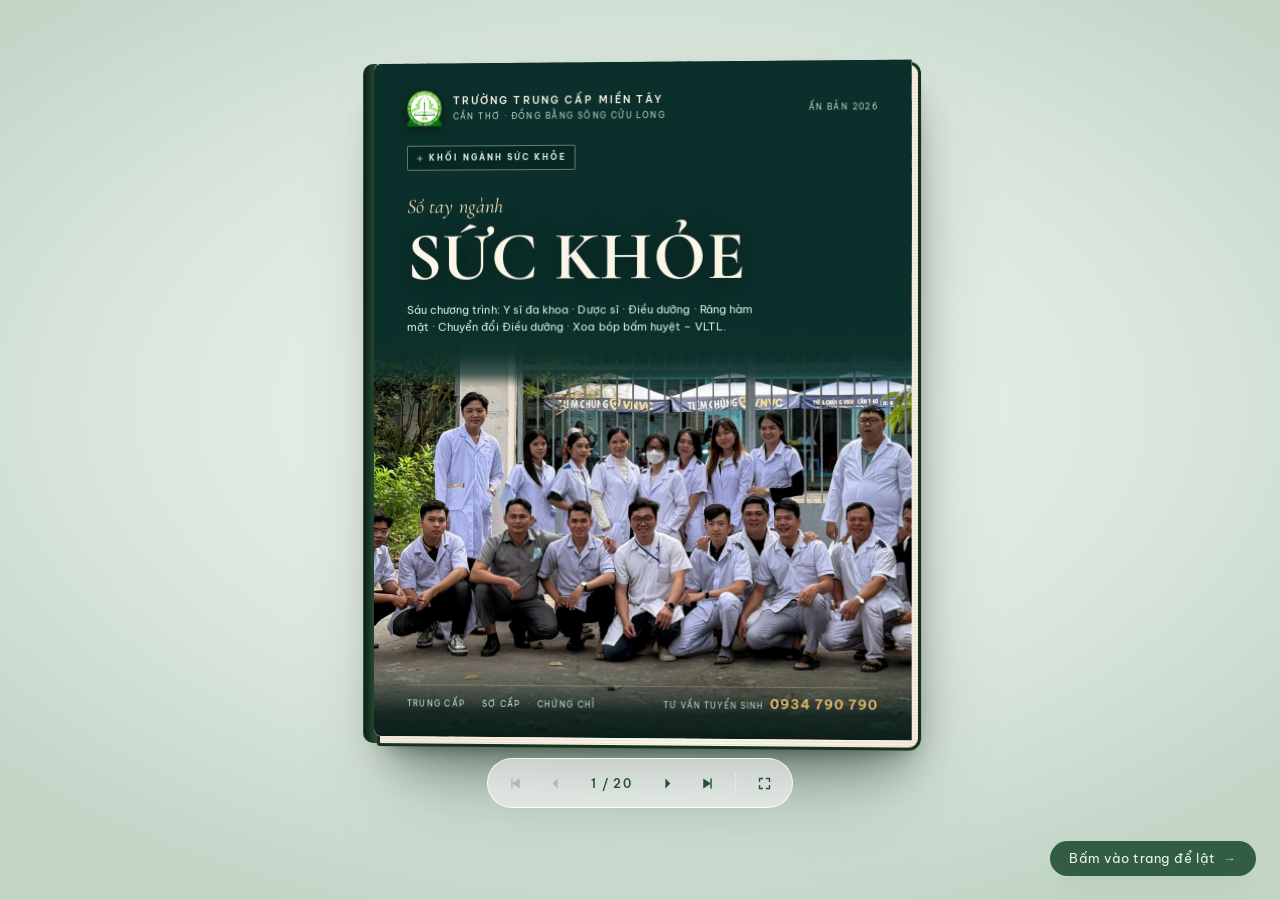
==== commit 1ef7651a: "chua xong" ====
--- a/suc-khoe/index.html
+++ b/suc-khoe/index.html
@@ -9,8 +9,8 @@
   <link rel="preconnect" href="https://fonts.googleapis.com" />
   <link rel="preconnect" href="https://fonts.gstatic.com" crossorigin />
   <link href="https://fonts.googleapis.com/css2?family=Be+Vietnam+Pro:ital,wght@0,300;0,400;0,500;0,600;0,700;1,400&family=Cormorant+Garamond:ital,wght@0,500;0,600;0,700;1,500;1,600&display=swap" rel="stylesheet" />
-  <link rel="stylesheet" href="css/style.css?v=2.70" />
-  <link rel="stylesheet" href="css/suc-khoe.css?v=2.4" />
+  <link rel="stylesheet" href="css/style.css?v=2.72" />
+  <link rel="stylesheet" href="css/suc-khoe.css?v=2.14" />
 </head>
 <body>
 
@@ -59,13 +59,13 @@
           <div class="page-inner sk">
             <header class="sk-top"><span>Sổ tay Sức khỏe</span><span>Lời ngỏ</span></header>
 
+            <figure class="ph sk-shot hero frame-line" data-img="images/dieu-duong.jpg">
+              <figcaption class="ph-cap">Thực hành kỹ năng chăm sóc người bệnh</figcaption>
+            </figure>
+
             <p class="sk-kick">Vì sao chọn nghề chăm sóc</p>
             <h1 class="sk-h1">Mỗi ngày đi làm<em>là một ngày có ích</em></h1>
             <p class="sk-lead">Chăm sóc sức khỏe là nghề mà kết quả lao động nằm ở người khác: <b>một lời động viên, một thao tác kỹ thuật đúng, một liều thuốc được tư vấn cẩn thận</b> đều trực tiếp tác động đến sức khỏe và niềm tin của người bệnh.</p>
-
-            <figure class="ph sk-shot wide" data-img="images/dieu-duong.jpg" style="--ph:'images/dieu-duong.jpg'">
-              <figcaption>Thực hành kỹ năng chăm sóc người bệnh</figcaption>
-            </figure>
 
             <div class="sk-spec">
               <div><span>Chương trình</span><b>03 trung cấp</b></div>
@@ -133,13 +133,13 @@
           <div class="page-inner sk">
             <header class="sk-top"><span>Sổ tay Sức khỏe</span><span><b>01</b> / 06 chương trình</span></header>
 
+            <figure class="ph sk-shot hero frame-mat" data-img="images/y-si.jpg">
+              <figcaption class="ph-cap">Thực hành chăm sóc sức khỏe ban đầu</figcaption>
+            </figure>
+
             <p class="sk-kick">Trình độ trung cấp</p>
             <h1 class="sk-h1">Y sĩ đa khoa</h1>
             <p class="sk-lead">Kiến thức y học cơ sở, y học lâm sàng và kỹ năng chăm sóc sức khỏe ban đầu — <b>nghề của những quyết định đầu tiên</b>.</p>
-
-            <figure class="ph sk-shot wide" data-img="images/y-si.jpg" style="--ph:'images/y-si.jpg'">
-              <figcaption>Thực hành chăm sóc sức khỏe ban đầu</figcaption>
-            </figure>
 
             <div class="sk-spec">
               <div><span>Thời gian</span><b class="todo">cần cập nhật</b></div>
@@ -171,9 +171,40 @@
             <h1 class="sk-h1">Dược sĩ</h1>
             <p class="sk-lead">Dược lý, dược lâm sàng, bào chế, kiểm nghiệm và quản lý thuốc — <b>nghề của sự chính xác</b>.</p>
 
-            <figure class="ph sk-shot wide" data-img="images/duoc.jpg" style="--ph:'images/duoc.jpg'">
-              <figcaption>Thực hành dược lý &amp; bào chế</figcaption>
-            </figure>
+            <figure class="ph sk-shot hero frame-line warm" data-img="images/duoc.jpg">
+              <figcaption class="ph-cap">Thực hành dược lý &amp; bào chế</figcaption>
+            </figure>
+
+            <div class="sk-spec">
+                <div><span>Thời gian</span><b class="todo">cần cập nhật</b></div>
+                <div><span>Hình thức</span><b>Tập trung</b></div>
+                <div><span>Văn bằng</span><b>Trung cấp</b></div>
+              </div>
+
+              <div class="sk-rows">
+                <div class="sk-row"><i>01</i><p><b>Dược lý &amp; dược lâm sàng</b> — cách dùng thuốc an toàn, hợp lý.</p></div>
+                <div class="sk-row"><i>02</i><p><b>Bào chế &amp; kiểm nghiệm</b> — quy trình và tiêu chuẩn chất lượng thuốc.</p></div>
+                <div class="sk-row"><i>03</i><p><b>Bảo quản &amp; quản lý dược</b> — sắp xếp, bảo quản theo chuẩn, đạo đức hành nghề.</p></div>
+              </div>
+
+              <div class="sk-chips"><span>Nhà thuốc GPP</span><span>Cơ sở y tế</span><span>Phân phối dược</span></div>
+
+            <footer class="sk-bot"><span>Trường Trung cấp Miền Tây</span><i>— 05</i></footer>
+          </div>
+        </article>
+
+        <!-- P6 · ĐIỀU DƯỠNG -->
+        <article class="face back page skpg" id="dieuDuong">
+          <div class="page-inner sk">
+            <header class="sk-top"><span>Sổ tay Sức khỏe</span><span><b>03</b> / 06 chương trình</span></header>
+
+            <figure class="ph sk-shot hero frame-line" data-img="images/dieu-duong.jpg">
+              <figcaption class="ph-cap">Thực tập tại bệnh viện &amp; cơ sở y tế</figcaption>
+            </figure>
+
+            <p class="sk-kick">Trình độ trung cấp</p>
+            <h1 class="sk-h1">Điều dưỡng</h1>
+            <p class="sk-lead">Chăm sóc người bệnh trong cả ba giai đoạn phòng bệnh, điều trị và phục hồi — <b>nghề ở gần người bệnh nhất</b>.</p>
 
             <div class="sk-spec">
               <div><span>Thời gian</span><b class="todo">cần cập nhật</b></div>
@@ -182,37 +213,6 @@
             </div>
 
             <div class="sk-rows">
-              <div class="sk-row"><i>01</i><p><b>Dược lý &amp; dược lâm sàng</b> — cách dùng thuốc an toàn, hợp lý.</p></div>
-              <div class="sk-row"><i>02</i><p><b>Bào chế &amp; kiểm nghiệm</b> — quy trình và tiêu chuẩn chất lượng thuốc.</p></div>
-              <div class="sk-row"><i>03</i><p><b>Bảo quản &amp; quản lý dược</b> — sắp xếp, bảo quản theo chuẩn, đạo đức hành nghề.</p></div>
-            </div>
-
-            <div class="sk-chips"><span>Nhà thuốc GPP</span><span>Cơ sở y tế</span><span>Phân phối dược</span></div>
-
-            <footer class="sk-bot"><span>Trường Trung cấp Miền Tây</span><i>— 05</i></footer>
-          </div>
-        </article>
-
-        <!-- P6 · ĐIỀU DƯỠNG -->
-        <article class="face back page skpg" id="dieuDuong">
-          <div class="page-inner sk">
-            <header class="sk-top"><span>Sổ tay Sức khỏe</span><span><b>03</b> / 06 chương trình</span></header>
-
-            <p class="sk-kick">Trình độ trung cấp</p>
-            <h1 class="sk-h1">Điều dưỡng</h1>
-            <p class="sk-lead">Chăm sóc người bệnh trong cả ba giai đoạn phòng bệnh, điều trị và phục hồi — <b>nghề ở gần người bệnh nhất</b>.</p>
-
-            <figure class="ph sk-shot wide" data-img="images/dieu-duong.jpg" style="--ph:'images/dieu-duong.jpg'">
-              <figcaption>Thực tập tại bệnh viện &amp; cơ sở y tế</figcaption>
-            </figure>
-
-            <div class="sk-spec">
-              <div><span>Thời gian</span><b class="todo">cần cập nhật</b></div>
-              <div><span>Hình thức</span><b>Tập trung</b></div>
-              <div><span>Văn bằng</span><b>Trung cấp</b></div>
-            </div>
-
-            <div class="sk-rows">
               <div class="sk-row"><i>01</i><p><b>Quy trình kỹ thuật điều dưỡng</b> — thực hành cơ bản và kỹ năng theo dõi.</p></div>
               <div class="sk-row"><i>02</i><p><b>Chăm sóc &amp; giao tiếp</b> — hỗ trợ người bệnh, phối hợp cùng nhân viên y tế.</p></div>
               <div class="sk-row"><i>03</i><p><b>Y đức &amp; trách nhiệm</b> — thái độ tận tâm trong suốt quá trình học.</p></div>
@@ -236,23 +236,23 @@
             <h1 class="sk-h1">Răng hàm mặt</h1>
             <p class="sk-lead">Từ giải phẫu vùng răng hàm mặt đến kỹ thuật hỗ trợ điều trị — <b>dành cho người muốn làm trong nha khoa</b>.</p>
 
-            <figure class="ph sk-shot wide" data-img="images/rang-ham-mat.jpg" style="--ph:'images/rang-ham-mat.jpg'">
-              <figcaption>Thực hành hỗ trợ nha khoa</figcaption>
+            <figure class="ph sk-shot hero frame-mat" data-img="images/rang-ham-mat.jpg">
+              <figcaption class="ph-cap">Thực hành hỗ trợ nha khoa</figcaption>
             </figure>
 
             <div class="sk-spec">
-              <div><span>Thời gian</span><b class="todo">cần cập nhật</b></div>
-              <div><span>Hình thức</span><b>Thực hành</b></div>
-              <div><span>Chứng chỉ</span><b>Sơ cấp</b></div>
-            </div>
-
-            <div class="sk-rows">
-              <div class="sk-row"><i>01</i><p><b>Giải phẫu – sinh lý</b> vùng răng hàm mặt, nguyên tắc vô khuẩn.</p></div>
-              <div class="sk-row"><i>02</i><p><b>Kỹ thuật hỗ trợ nha khoa</b> — chuẩn bị dụng cụ, vật liệu, theo dõi điều trị.</p></div>
-              <div class="sk-row"><i>03</i><p><b>Chăm sóc răng miệng</b> — hướng dẫn và tư vấn dự phòng cho người bệnh.</p></div>
-            </div>
-
-            <div class="sk-chips"><span>Phòng khám nha khoa</span><span>Chăm sóc dự phòng</span></div>
+                <div><span>Thời gian</span><b class="todo">cần cập nhật</b></div>
+                <div><span>Hình thức</span><b>Thực hành</b></div>
+                <div><span>Chứng chỉ</span><b>Sơ cấp</b></div>
+              </div>
+
+              <div class="sk-rows">
+                <div class="sk-row"><i>01</i><p><b>Giải phẫu – sinh lý</b> vùng răng hàm mặt, nguyên tắc vô khuẩn.</p></div>
+                <div class="sk-row"><i>02</i><p><b>Kỹ thuật hỗ trợ nha khoa</b> — chuẩn bị dụng cụ, vật liệu, theo dõi điều trị.</p></div>
+                <div class="sk-row"><i>03</i><p><b>Chăm sóc răng miệng</b> — hướng dẫn và tư vấn dự phòng cho người bệnh.</p></div>
+              </div>
+
+              <div class="sk-chips"><span>Phòng khám nha khoa</span><span>Chăm sóc dự phòng</span></div>
 
             <footer class="sk-bot"><span>Trường Trung cấp Miền Tây</span><i>— 07</i></footer>
           </div>
@@ -262,14 +262,14 @@
         <article class="face back page skpg" id="chuyenDoi">
           <div class="page-inner sk">
             <header class="sk-top"><span>Sổ tay Sức khỏe</span><span><b>05</b> / 06 chương trình</span></header>
+
+            <figure class="ph sk-shot hero frame-mat warm" data-img="images/students.jpg">
+              <figcaption class="ph-cap">Bổ sung kỹ năng thực hành điều dưỡng</figcaption>
+            </figure>
 
             <p class="sk-kick">Chứng chỉ chuyển đổi</p>
             <h1 class="sk-h1">Chuyển đổi<em>Điều dưỡng</em></h1>
             <p class="sk-lead">Dành cho người <b>đã tốt nghiệp trung cấp trở lên trong khối sức khỏe</b>.</p>
-
-            <figure class="ph sk-shot wide" data-img="images/chuyen-doi-dieu-duong.jpg" style="--ph:'images/chuyen-doi-dieu-duong.jpg'">
-              <figcaption>Bổ sung kỹ năng thực hành điều dưỡng</figcaption>
-            </figure>
 
             <div class="sk-spec">
               <div><span>Đầu vào</span><b>Đã có bằng</b></div>
@@ -301,23 +301,23 @@
             <h1 class="sk-h1">Xoa bóp bấm huyệt<em>&amp; Vật lý trị liệu</em></h1>
             <p class="sk-lead">Xoa bóp, bấm huyệt và làm quen <b>thiết bị vật lý trị liệu</b>.</p>
 
-            <figure class="ph sk-shot wide" data-img="images/xoa-bop.jpg" style="--ph:'images/xoa-bop.jpg'">
-              <figcaption>Thực hành kỹ thuật xoa bóp – bấm huyệt</figcaption>
+            <figure class="ph sk-shot hero frame-line warm" data-img="images/xoa-bop.jpg">
+              <figcaption class="ph-cap">Thực hành kỹ thuật xoa bóp – bấm huyệt</figcaption>
             </figure>
 
             <div class="sk-spec">
-              <div><span>Thời gian</span><b class="todo">cần cập nhật</b></div>
-              <div><span>Hình thức</span><b>Thực hành</b></div>
-              <div><span>Chứng chỉ</span><b>Sơ cấp</b></div>
-            </div>
-
-            <div class="sk-rows">
-              <div class="sk-row"><i>01</i><p><b>An toàn &amp; chỉ định</b> — nguyên tắc trước khi xoa bóp, bấm huyệt.</p></div>
-              <div class="sk-row"><i>02</i><p><b>Kỹ thuật cơ bản</b> — thực hành trên từng vùng cơ thể.</p></div>
-              <div class="sk-row"><i>03</i><p><b>Thiết bị vật lý trị liệu</b> — quy trình hỗ trợ phục hồi chức năng.</p></div>
-            </div>
-
-            <div class="sk-chips"><span>Phục hồi chức năng</span><span>Chăm sóc sức khỏe</span></div>
+                <div><span>Thời gian</span><b class="todo">cần cập nhật</b></div>
+                <div><span>Hình thức</span><b>Thực hành</b></div>
+                <div><span>Chứng chỉ</span><b>Sơ cấp</b></div>
+              </div>
+
+              <div class="sk-rows">
+                <div class="sk-row"><i>01</i><p><b>An toàn &amp; chỉ định</b> — nguyên tắc trước khi xoa bóp, bấm huyệt.</p></div>
+                <div class="sk-row"><i>02</i><p><b>Kỹ thuật cơ bản</b> — thực hành trên từng vùng cơ thể.</p></div>
+                <div class="sk-row"><i>03</i><p><b>Thiết bị vật lý trị liệu</b> — quy trình hỗ trợ phục hồi chức năng.</p></div>
+              </div>
+
+              <div class="sk-chips"><span>Phục hồi chức năng</span><span>Chăm sóc sức khỏe</span></div>
 
             <footer class="sk-bot"><span>Trường Trung cấp Miền Tây</span><i>— 09</i></footer>
           </div>
@@ -363,13 +363,13 @@
           <div class="page-inner sk">
             <header class="sk-top"><span>Sổ tay Sức khỏe</span><span>Môi trường học</span></header>
 
+            <figure class="ph sk-shot hero frame-line warm" data-img="images/cover-2026.jpg">
+              <figcaption class="ph-cap">Sinh viên trong khuôn viên trường</figcaption>
+            </figure>
+
             <p class="sk-kick">Lý thuyết gắn thực hành</p>
             <h1 class="sk-h1">Học bằng<em>tay nghề</em></h1>
             <p class="sk-lead">Khối sức khỏe không thể học chỉ bằng lý thuyết. Chương trình tổ chức theo hướng <b>thực hành là trung tâm</b>, gắn với cơ sở y tế.</p>
-
-            <figure class="ph sk-shot wide" data-img="images/cover-2026.jpg" style="--ph:'images/cover-2026.jpg'">
-              <figcaption>Học kỹ năng tại phòng thực hành và cơ sở y tế</figcaption>
-            </figure>
 
             <div class="sk-rows">
               <div class="sk-row"><i>01</i><p><b>Phòng thực hành kỹ năng</b> — luyện thao tác trên mô hình trước khi tiếp xúc người bệnh.</p></div>
@@ -391,7 +391,9 @@
             <p class="sk-kick">Sáu hướng làm việc</p>
             <h1 class="sk-h1">Ra trường<em>làm ở đâu?</em></h1>
 
-            <figure class="ph sk-shot thin" data-img="images/dieu-duong.jpg" style="--ph:'images/dieu-duong.jpg'"></figure>
+            <figure class="ph sk-shot hero frame-mat" data-img="images/chuyen-doi-dieu-duong.jpg">
+              <figcaption class="ph-cap">Người học thực tập tại cơ sở y tế</figcaption>
+            </figure>
 
             <div class="sk-jobs">
               <div class="sk-job"><i>01</i><div><h4>Trạm y tế tuyến xã</h4><p>Chăm sóc sức khỏe ban đầu, phòng bệnh cộng đồng.</p></div></div>
@@ -416,9 +418,9 @@
 
             <p class="sk-kick">Ai có thể đăng ký</p>
             <h1 class="sk-h1">Điều kiện<em>&amp; hồ sơ</em></h1>
-            <p class="sk-lead">Điều kiện đầu vào khác nhau theo chương trình; phòng tuyển sinh kiểm tra và hướng dẫn từng trường hợp cụ thể.</p>
-
-            <div class="sk-pick two">
+              <p class="sk-lead">Điều kiện đầu vào khác nhau theo chương trình; phòng tuyển sinh kiểm tra và hướng dẫn từng trường hợp cụ thể.</p>
+
+              <div class="sk-pick two">
               <div><h4>Học sinh THCS, THPT</h4><p>Chọn nghề sớm, rèn kỹ năng thực hành từ đầu.</p></div>
               <div><h4>Người đi làm</h4><p>Học buổi tối, ngày nghỉ — không phải nghỉ việc.</p></div>
               <div><h4>Người có bằng ngành khác</h4><p>Học chứng chỉ chuyển đổi, xét theo bằng hiện có.</p></div>
@@ -475,9 +477,13 @@
 
             <p class="sk-kick">Lộ trình dài hơi</p>
             <h1 class="sk-h1">Trung cấp<em>chưa phải điểm dừng</em></h1>
-            <p class="sk-lead">Trung cấp là điểm khởi đầu. Người học có thể tiếp tục lên <b>cao đẳng, đại học</b> theo quy định liên thông.</p>
-
-            <div class="sk-rows">
+              <p class="sk-lead">Trung cấp là điểm khởi đầu. Người học có thể tiếp tục lên <b>cao đẳng, đại học</b> theo quy định liên thông.</p>
+
+              <figure class="ph sk-shot hero frame-mat warm" data-img="images/contact.jpg">
+                <figcaption class="ph-cap">Ký kết liên thông với Trường Cao đẳng Nghề Cần Thơ</figcaption>
+              </figure>
+
+              <div class="sk-rows">
               <div class="sk-row"><i>01</i><p><b>Hoàn thành trung cấp</b> — nhận bằng và chứng chỉ hành nghề theo quy định.</p></div>
               <div class="sk-row"><i>02</i><p><b>Đi làm tích lũy kinh nghiệm</b> — vừa làm vừa học để ổn định thu nhập.</p></div>
               <div class="sk-row"><i>03</i><p><b>Liên thông cao đẳng / đại học</b> — theo quy định tuyển sinh của trường đào tạo.</p></div>
@@ -500,18 +506,20 @@
             <p class="sk-kick">Người học nói gì</p>
             <h1 class="sk-h1">Học ở đây<em>khác gì?</em></h1>
 
+            <figure class="ph sk-shot hero frame-mat" data-img="images/students.jpg">
+              <figcaption class="ph-cap">Thực hành &amp; hoạt động của người học</figcaption>
+            </figure>
+
             <div class="sk-quotes">
-              <blockquote class="sk-quote">
-                <p>Học điều dưỡng ở đây mình được thực hành nhiều, đi bệnh viện sớm nên ra trường không bỡ ngỡ. Thầy cô sửa từng thao tác nhỏ.</p>
-                <cite><span class="sk-todo">tên · ngành · năm tốt nghiệp</span></cite>
+                <blockquote class="sk-quote">
+                  <p>Học điều dưỡng ở đây mình được thực hành nhiều, đi bệnh viện sớm nên ra trường không bỡ ngỡ. Thầy cô sửa từng thao tác nhỏ.</p>
+                  <cite><span class="sk-todo">tên · ngành · năm tốt nghiệp</span></cite>
+                </blockquote>
+                <blockquote class="sk-quote">
+                  <p>Mình vừa làm vừa học lớp buổi tối. Lịch linh hoạt giúp mình không phải nghỉ việc mà vẫn theo được bài.</p>
+                  <cite><span class="sk-todo">tên · ngành · năm tốt nghiệp</span></cite>
               </blockquote>
-              <blockquote class="sk-quote">
-                <p>Mình vừa làm vừa học lớp buổi tối. Lịch linh hoạt giúp mình không phải nghỉ việc mà vẫn theo được bài.</p>
-                <cite><span class="sk-todo">tên · ngành · năm tốt nghiệp</span></cite>
-              </blockquote>
-            </div>
-
-            <figure class="ph sk-shot thin" data-img="images/students.jpg" style="--ph:'images/students.jpg'"></figure>
+            </div>
 
             <p class="sk-note">Nội dung cảm nhận cần lấy từ người học thật (kèm ảnh nếu có) trước khi phát hành.</p>
 
@@ -550,12 +558,12 @@
           <div class="page-inner sk">
             <header class="sk-top"><span>Sổ tay Sức khỏe</span><span>Đối tác</span></header>
 
+            <figure class="ph sk-shot hero frame-mat warm" data-img="images/partners.jpg">
+              <figcaption class="ph-cap">Hợp tác đào tạo cùng các đơn vị liên kết</figcaption>
+            </figure>
+
             <p class="sk-kick">Hợp tác &amp; liên kết</p>
             <h1 class="sk-h1">Đối tác<em>&amp; cơ sở thực hành</em></h1>
-
-            <figure class="ph sk-shot wide" data-img="images/partners.jpg" style="--ph:'images/partners.jpg'">
-              <figcaption>Hợp tác đào tạo cùng các đơn vị liên kết</figcaption>
-            </figure>
 
             <div class="sk-rows">
               <div class="sk-row"><i>01</i><p><b>Bệnh viện &amp; cơ sở y tế</b> — môi trường thực tập cho điều dưỡng, y sĩ.</p></div>
@@ -585,12 +593,20 @@
               <div class="sk-crow"><span>Website</span><span>https://www.mtpc.edu.vn</span></div>
             </div>
 
-            <form class="register compact" onsubmit="return false">
+            <form class="register compact" id="regForm" novalidate>
               <h3 class="h-sub">Đăng ký tư vấn khối sức khỏe</h3>
-              <div class="form-row"><label>Họ và tên</label><input type="text" placeholder="Nguyễn Văn A" /></div>
-              <div class="form-row"><label>Số điện thoại</label><input type="tel" placeholder="09xx xxx xxx" /></div>
-              <div class="form-row"><label>Ngành học</label>
-                <select>
+              <div class="form-row">
+                <label for="f-name">Họ và tên</label>
+                <input id="f-name" name="name" type="text" autocomplete="name" required placeholder="Nguyễn Văn A" />
+              </div>
+              <div class="form-row">
+                <label for="f-phone">Số điện thoại</label>
+                <input id="f-phone" name="phone" type="tel" inputmode="tel" autocomplete="tel"
+                       required pattern="0[0-9 ]{9,11}" placeholder="09xx xxx xxx" />
+              </div>
+              <div class="form-row">
+                <label for="f-major">Ngành học</label>
+                <select id="f-major" name="major">
                   <option>Y sĩ đa khoa</option>
                   <option>Dược sĩ</option>
                   <option>Điều dưỡng</option>
@@ -600,6 +616,7 @@
                 </select>
               </div>
               <button class="btn" type="submit">Gửi thông tin</button>
+              <p class="form-note" id="regMsg" role="status" aria-live="polite"></p>
             </form>
 
             <footer class="sk-bot"><span>Trường Trung cấp Miền Tây</span><i>— 19</i></footer>
@@ -652,6 +669,6 @@
     <div class="hint" id="hint" hidden>Bấm vào trang để lật <span>→</span></div>
   </main>
 
-  <script src="js/main.js?v=4.1"></script>
+  <script src="js/main.js?v=4.2"></script>
 </body>
 </html>
--- a/suc-khoe/css/style.css
+++ b/suc-khoe/css/style.css
@@ -232,7 +232,9 @@
 /* ============ Bố cục trang ============ */
 .page {
   padding: 2.6em 3.2em 2.3em;
-  font-size: var(--page-fs, clamp(9.2px, 1.23cqi, 13.4px));
+  /* Bỏ sàn px: sách giữ tỉ lệ khung cố định, chữ phải co THUẦN theo bề rộng
+     (cqi) để không tràn khi cửa sổ thấp; sàn px sẽ phá tỉ lệ này. */
+  font-size: var(--page-fs, clamp(6.5px, 1.23cqi, 13.4px));
   line-height: 1.6;
   letter-spacing: .011em;
 }
@@ -269,6 +271,12 @@
 .pg-foot span::before { content: "— "; color: var(--green-500); }
 .face.front .pg-foot { right: 3.4em; }
 .face.back  .pg-foot { left: 3.4em; }
+
+/* Sàn cỡ chữ cho các nhãn nhỏ: giữ nhãn lớn hơn .62em một chút để đọc rõ,
+   nhưng co theo em (không dùng px cứng) để không phá tỉ lệ khi sách thu nhỏ. */
+.c-loc, .cover-year-tag, .cover-meta, .ed-stats span, .tag, .pg-foot, .ed-sub, .ed-photo figcaption {
+  font-size: max(var(--fs-label, .62em), 1.02em);
+}
 
 /* Kicker — nhãn phân mục thanh lịch, chuẩn mực sư phạm */
 .kicker {
@@ -1212,12 +1220,17 @@
   .book { --flip-time: .01s; }
 }
 /* ============ Vùng bấm lật trang ============ */
+/* Hai nút .zone chỉ còn là mốc chèn lớp trong JS (pointer-events: none);
+   việc chia trái/phải để lật được xử lý trên .book trong main.js. */
 .zone {
   position: absolute; top: 0; bottom: 0; width: 50%;
-  background: transparent; border: 0; cursor: pointer; z-index: 30;
+  background: transparent; border: 0; z-index: 30;
+  pointer-events: none;
 }
 .zone-left  { left: 0; }
 .zone-right { right: 0; }
+.book { cursor: pointer; }
+.book :is(input, select, textarea, label) { cursor: auto; }
 
 /* Gợi ý lật trang */
 .hint {
--- a/suc-khoe/css/suc-khoe.css
+++ b/suc-khoe/css/suc-khoe.css
@@ -20,7 +20,9 @@
 /* Trang: bỏ padding/font mặc định của style.css, dựng lưới riêng */
 .page.skpg {
   padding: 0;
-  font-size: clamp(8.6px, 2.47cqi, 11.4px);
+  /* Co THUẦN theo cqi (tỉ lệ khung sách cố định 1.52:1). Hệ số 1.34: chữ lớn
+     hơn bản cũ ~7% mà vẫn vừa trang ở khổ cửa sổ thấp (1280×650). */
+  font-size: clamp(8.5px, 1.34cqi, 11.5px);
   line-height: 1.62;
   color: var(--ink);
   background: var(--paper);
@@ -33,7 +35,7 @@
   flex-direction: column;
   justify-content: space-between;
   gap: 0;
-  padding: 2.1em 2.5em 1.9em;
+  padding: 1.9em 2.4em 1.7em;
 }
 
 /* ---------- Thanh đầu / chân trang ---------- */
@@ -75,7 +77,7 @@
   letter-spacing: .24em;
   text-transform: uppercase;
   color: var(--teal);
-  margin-top: 1.25em;
+  margin-top: .8em;
 }
 .sk-h1 {
   font-family: var(--serif);
@@ -96,58 +98,42 @@
 }
 .sk-lead {
   font-size: .93em;
-  line-height: 1.7;
+  line-height: 1.65;
   color: var(--soft);
-  margin-top: .8em;
+  margin-top: .55em;
   max-width: 40em;
 }
 .sk-lead b { color: var(--ink); font-weight: 600; }
 
-/* ---------- Ảnh ---------- */
-.sk-shot.ph {
-  display: block;
-  border: 0;
-  border-radius: 3px;
-  box-shadow: 0 10px 24px -16px rgba(11, 47, 42, .45);
-}
-.sk-shot { margin: 1.2em 0 0; }
-.sk-shot.wide {
-  aspect-ratio: 16 / 6.7;
-  border-radius: 3px;
-  overflow: hidden;
-}
-.sk-shot.thin {
-  aspect-ratio: 16 / 4.2;
-  border-radius: 3px;
-  overflow: hidden;
-}
-.sk-shot .ph-cap,
-.sk-shot figcaption {
-  position: absolute;
-  left: 0; right: 0; bottom: 0;
-  z-index: 3;
-  padding: 1.8em 1em .6em;
-  font-size: .62em;
-  letter-spacing: .04em;
-  color: #fff;
-  background: linear-gradient(0deg, rgba(4, 20, 16, .78), transparent);
-}
-
-/* ---------- Dải thông số 3 cột ---------- */
+/* ---------- Ảnh — hệ khung editorial của catalogue tổng ----------
+   Dùng lại nguyên vẹn các class gốc của style.css (bản copy):
+   · .frame-mat — tấm lót màu lệch sau ảnh (trang trái lệch chiều đối xứng gáy)
+   · .frame-line — khung hairline thả nổi quanh ảnh
+   · .warm — biến thể tấm lót/khung màu cát vàng đồng
+   · .ph-cap — caption serif nghiêng in trên ảnh (chân ảnh tạp chí)
+   Suc-khoe chỉ giữ phần BỐ CỤC: hero (băng trên) · media (cột dọc biên).
+   Khung, bóng, bo góc, caption để style.css tự lo — giống hệ catalogue. */
+.sk-shot { margin: .85em 0 0; }
+.sk-shot.hero {
+  /* grow: hút hết chỗ trống còn lại của trang → ảnh luôn cao tối đa;
+     basis 44% + trần 21em giữ ảnh không phình quá mức trên trang thưa */
+  flex: 1 1 44%;
+  min-height: 8em;
+  max-height: 21em;
+  background-position: center 32%;
+}
+
+/* ---------- Dải thông số — 1 dòng mảnh (tiết kiệm chỗ cho ảnh) ---------- */
 .sk-spec {
-  display: grid;
-  grid-template-columns: repeat(3, 1fr);
-  margin-top: 1.25em;
+  display: flex;
+  flex-wrap: wrap;
+  gap: .3em 1.9em;
+  margin-top: .95em;
+  padding: .5em 0 .45em;
   border-top: 1px solid var(--line);
-  border-bottom: 1px solid var(--line);
-}
-.sk-spec > div { padding: .75em .9em .85em 0; }
-.sk-spec > div + div {
-  border-left: 1px solid var(--line);
-  padding-left: 1em;
-}
+}
+.sk-spec > div { display: inline-flex; align-items: baseline; gap: .55em; }
 .sk-spec span {
-  display: block;
   font-size: .6em;
   font-weight: 700;
   letter-spacing: .2em;
@@ -155,29 +141,27 @@
   color: var(--mute);
 }
 .sk-spec b {
-  display: block;
-  font-family: var(--serif);
-  font-size: 1.16em;
+  font-family: var(--serif);
+  font-size: 1.05em;
   font-weight: 600;
   color: var(--teal-deep);
-  margin-top: .18em;
-  line-height: 1.2;
+  line-height: 1.25;
 }
 .sk-spec b.todo {
   font-family: var(--sans);
-  font-size: .74em;
+  font-size: .7em;
   font-weight: 600;
   letter-spacing: .02em;
   color: var(--sand);
 }
 
 /* ---------- Danh sách đánh số ---------- */
-.sk-rows { margin-top: 1.1em; }
+.sk-rows { margin-top: .75em; }
 .sk-row {
   display: grid;
   grid-template-columns: 1.9em 1fr;
   gap: .85em;
-  padding: .62em 0;
+  padding: .42em 0;
   border-bottom: 1px solid var(--line);
 }
 .sk-row:last-child { border-bottom: 0; }
@@ -189,7 +173,7 @@
   color: var(--teal);
 }
 .sk-row p {
-  font-size: .8em;
+  font-size: .84em;
   line-height: 1.55;
   color: var(--soft);
 }
@@ -200,7 +184,7 @@
   display: flex;
   flex-wrap: wrap;
   gap: .45em;
-  margin-top: 1em;
+  margin-top: .7em;
 }
 .sk-chips span {
   font-size: .66em;
@@ -712,21 +696,37 @@
   color: #6E9689;
 }
 
+/* Cửa sổ thấp (laptop 1280×650): giãn dòng nhẹ hơn để nội dung + ảnh vừa trang */
+@media (max-height: 700px) and (min-width: 900px) {
+  .page.skpg { line-height: 1.52; }
+  .sk-lead { line-height: 1.5; }
+  .sk-row p { line-height: 1.42; }
+  .sk-spec { padding: .4em 0 .35em; }
+  .sk-row { padding: .34em 0; }
+  .sk-list { margin-top: .7em; }
+  .sk-item { padding: .55em 0; }
+  .sk-chips { margin-top: .5em; }
+  .sk-note { margin-top: .55em; }
+  .sk-rows { margin-top: .55em; }
+  .sk-shot { margin-top: .6em; }
+}
+
 /* ============================================================
    MOBILE
    ============================================================ */
 @media (max-width: 899px) {
   .page-inner.sk { padding: 1.55em 1.6em 1.25em; height: auto; min-height: 100%; }
+  /* Chữ mobile: cqi của sách đơn (~313–500px) quá nhỏ → co riêng cho trang,
+     sàn 10.5px đảm bảo dễ đọc trên điện thoại (trang được phép cuộn). */
+  .page.skpg { font-size: clamp(10.5px, 3.2cqi, 13px); }
   .sk-bot { margin-top: 1.1em; position: static; }
   .sk-h1 { font-size: 2.35em; }
   .sk-kick { margin-top: .9em; }
   .sk-lead { font-size: .88em; margin-top: .6em; }
   .sk-shot { margin-top: .9em; }
-  .sk-shot.wide { aspect-ratio: 16 / 6; }
-  .sk-shot.thin { aspect-ratio: 16 / 3.6; }
+  /* Mobile cuộn được → ảnh về tỉ lệ cứng cho gọn */
+  .sk-shot.hero { flex: 0 0 auto; min-height: 0; max-height: none; aspect-ratio: 16 / 8.2; }
   .sk-spec { margin-top: 1em; }
-  .sk-spec > div { padding: .6em .8em .7em 0; }
-  .sk-spec b { font-size: 1.05em; }
   .sk-rows { margin-top: .8em; }
   .sk-row { padding: .55em 0; }
   .sk-chips { margin-top: .8em; }
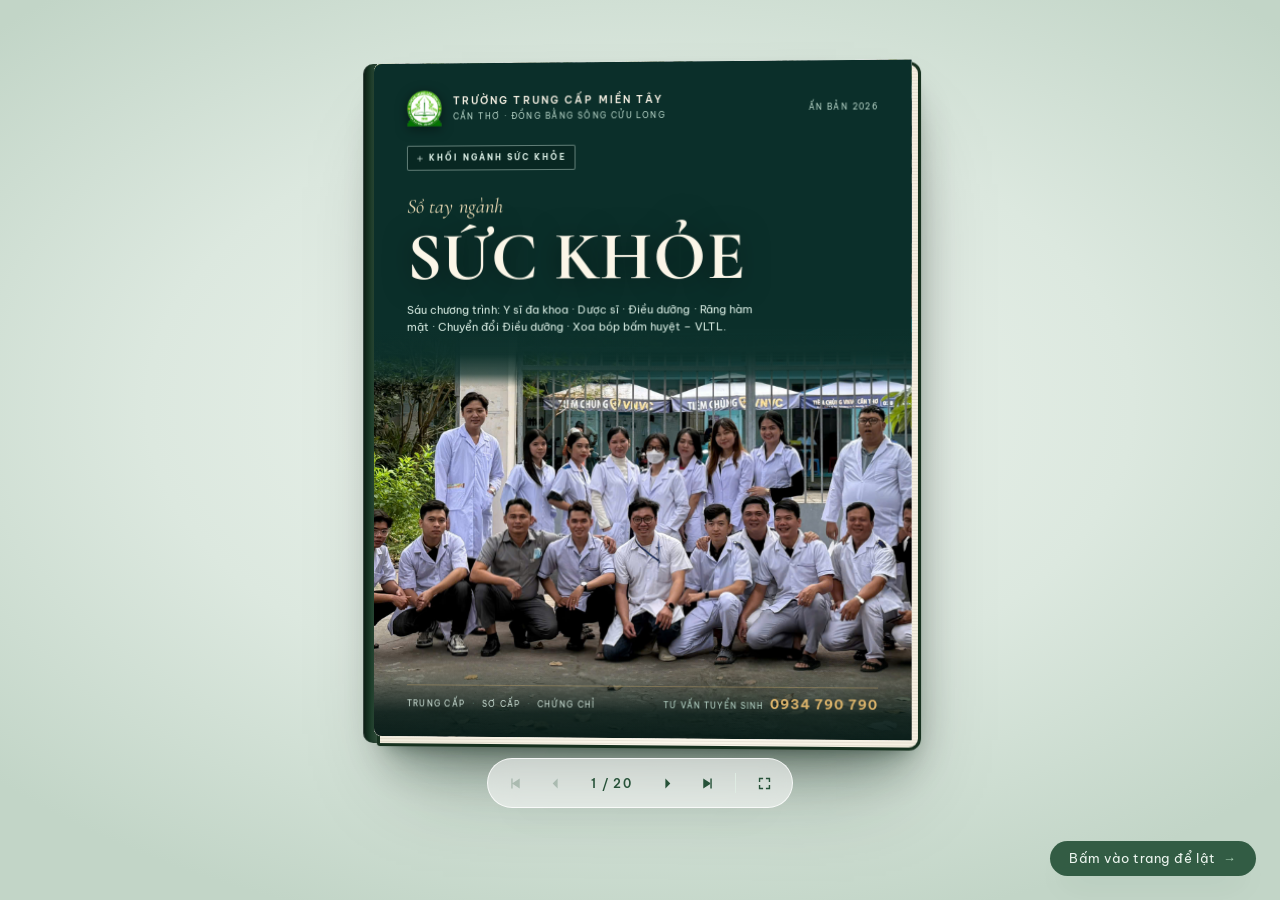
==== commit bc924a5a: "chua xong" ====
--- a/suc-khoe/index.html
+++ b/suc-khoe/index.html
@@ -10,7 +10,7 @@
   <link rel="preconnect" href="https://fonts.gstatic.com" crossorigin />
   <link href="https://fonts.googleapis.com/css2?family=Be+Vietnam+Pro:ital,wght@0,300;0,400;0,500;0,600;0,700;1,400&family=Cormorant+Garamond:ital,wght@0,500;0,600;0,700;1,500;1,600&display=swap" rel="stylesheet" />
   <link rel="stylesheet" href="css/style.css?v=2.72" />
-  <link rel="stylesheet" href="css/suc-khoe.css?v=2.14" />
+  <link rel="stylesheet" href="css/suc-khoe.css?v=2.15" />
 </head>
 <body>
 
--- a/suc-khoe/css/suc-khoe.css
+++ b/suc-khoe/css/suc-khoe.css
@@ -20,10 +20,10 @@
 /* Trang: bỏ padding/font mặc định của style.css, dựng lưới riêng */
 .page.skpg {
   padding: 0;
-  /* Co THUẦN theo cqi (tỉ lệ khung sách cố định 1.52:1). Hệ số 1.34: chữ lớn
-     hơn bản cũ ~7% mà vẫn vừa trang ở khổ cửa sổ thấp (1280×650). */
-  font-size: clamp(8.5px, 1.34cqi, 11.5px);
-  line-height: 1.62;
+  /* Co THUẦN theo cqi (tỉ lệ khung sách cố định 1.52:1). Hệ số 1.44: chữ to
+     dễ đọc; bù lại bằng lề trang hẹp hơn và các khối nội dung siết nhịp. */
+  font-size: clamp(8.5px, 1.44cqi, 12px);
+  line-height: 1.58;
   color: var(--ink);
   background: var(--paper);
   letter-spacing: .002em;
@@ -35,7 +35,7 @@
   flex-direction: column;
   justify-content: space-between;
   gap: 0;
-  padding: 1.9em 2.4em 1.7em;
+  padding: 1.55em 2.3em 1.4em;
 }
 
 /* ---------- Thanh đầu / chân trang ---------- */
@@ -77,7 +77,7 @@
   letter-spacing: .24em;
   text-transform: uppercase;
   color: var(--teal);
-  margin-top: .8em;
+  margin-top: .7em;
 }
 .sk-h1 {
   font-family: var(--serif);
@@ -86,7 +86,7 @@
   line-height: 1.03;
   letter-spacing: -.005em;
   color: var(--ink);
-  margin: .42em 0 0;
+  margin: .34em 0 0;
 }
 .sk-h1 em {
   display: block;
@@ -156,12 +156,12 @@
 }
 
 /* ---------- Danh sách đánh số ---------- */
-.sk-rows { margin-top: .75em; }
+.sk-rows { margin-top: .65em; }
 .sk-row {
   display: grid;
   grid-template-columns: 1.9em 1fr;
   gap: .85em;
-  padding: .42em 0;
+  padding: .38em 0;
   border-bottom: 1px solid var(--line);
 }
 .sk-row:last-child { border-bottom: 0; }
@@ -173,8 +173,8 @@
   color: var(--teal);
 }
 .sk-row p {
-  font-size: .84em;
-  line-height: 1.55;
+  font-size: .88em;
+  line-height: 1.5;
   color: var(--soft);
 }
 .sk-row p b { font-weight: 600; color: var(--ink); }
@@ -184,7 +184,7 @@
   display: flex;
   flex-wrap: wrap;
   gap: .45em;
-  margin-top: .7em;
+  margin-top: .6em;
 }
 .sk-chips span {
   font-size: .66em;
@@ -463,7 +463,7 @@
   color: var(--mute);
   border-left: 2px solid #CFE7DF;
   padding-left: .8em;
-  margin-top: .9em;
+  margin-top: .7em;
 }
 
 /* ============================================================
@@ -698,11 +698,11 @@
 
 /* Cửa sổ thấp (laptop 1280×650): giãn dòng nhẹ hơn để nội dung + ảnh vừa trang */
 @media (max-height: 700px) and (min-width: 900px) {
-  .page.skpg { line-height: 1.52; }
-  .sk-lead { line-height: 1.5; }
-  .sk-row p { line-height: 1.42; }
-  .sk-spec { padding: .4em 0 .35em; }
-  .sk-row { padding: .34em 0; }
+  .page.skpg { line-height: 1.5; }
+  .sk-lead { line-height: 1.48; }
+  .sk-row p { line-height: 1.4; }
+  .sk-spec { padding: .35em 0 .3em; }
+  .sk-row { padding: .3em 0; }
   .sk-list { margin-top: .7em; }
   .sk-item { padding: .55em 0; }
   .sk-chips { margin-top: .5em; }
@@ -718,7 +718,7 @@
   .page-inner.sk { padding: 1.55em 1.6em 1.25em; height: auto; min-height: 100%; }
   /* Chữ mobile: cqi của sách đơn (~313–500px) quá nhỏ → co riêng cho trang,
      sàn 10.5px đảm bảo dễ đọc trên điện thoại (trang được phép cuộn). */
-  .page.skpg { font-size: clamp(10.5px, 3.2cqi, 13px); }
+  .page.skpg { font-size: clamp(11px, 3.4cqi, 13.5px); }
   .sk-bot { margin-top: 1.1em; position: static; }
   .sk-h1 { font-size: 2.35em; }
   .sk-kick { margin-top: .9em; }
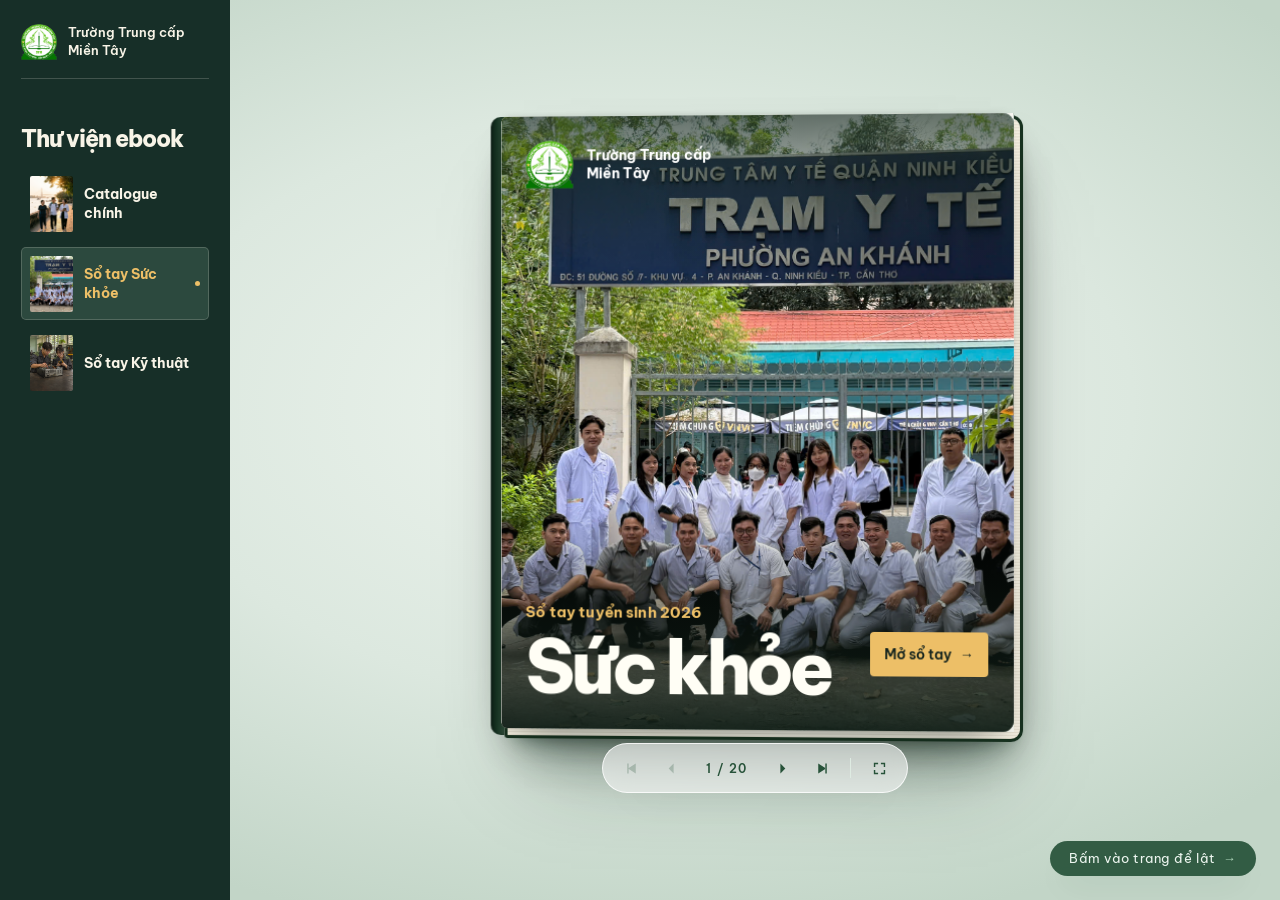
==== commit 2387559c: "phai no" ====
--- a/suc-khoe/index.html
+++ b/suc-khoe/index.html
@@ -4,15 +4,48 @@
   <meta charset="UTF-8" />
   <meta name="viewport" content="width=device-width, initial-scale=1.0" />
   <title>Sổ tay ngành Sức khỏe 2026 — Trường Trung cấp Miền Tây (MTPC)</title>
-  <meta name="description" content="Sổ tay riêng cho khối ngành sức khỏe của Trường Trung cấp Miền Tây: Y sĩ đa khoa, Dược sĩ, Điều dưỡng, Răng hàm mặt, chứng chỉ chuyển đổi Điều dưỡng, Xoa bóp bấm huyệt – VLTL." />
+  <meta name="description" content="Sổ tay riêng cho khối ngành sức khỏe của Trường Trung cấp Miền Tây: Y sĩ đa khoa, Dược, Điều dưỡng, Răng hàm mặt, chứng chỉ chuyển đổi Điều dưỡng, Xoa bóp bấm huyệt – VLTL." />
   <link rel="icon" type="image/png" href="images/logo-mtpc.png?v=1" />
   <link rel="preconnect" href="https://fonts.googleapis.com" />
   <link rel="preconnect" href="https://fonts.gstatic.com" crossorigin />
-  <link href="https://fonts.googleapis.com/css2?family=Be+Vietnam+Pro:ital,wght@0,300;0,400;0,500;0,600;0,700;1,400&family=Cormorant+Garamond:ital,wght@0,500;0,600;0,700;1,500;1,600&display=swap" rel="stylesheet" />
+  <link href="https://fonts.googleapis.com/css2?family=Be+Vietnam+Pro:ital,wght@0,300;0,400;0,500;0,600;0,700;0,800;1,400&family=Cormorant+Garamond:ital,wght@0,500;0,600;0,700;1,500;1,600&display=swap" rel="stylesheet" />
   <link rel="stylesheet" href="css/style.css?v=2.72" />
-  <link rel="stylesheet" href="css/suc-khoe.css?v=2.15" />
+  <link rel="stylesheet" href="css/catalogue.css?v=6" />
+  <link rel="stylesheet" href="css/suc-khoe.css?v=8.4" />
+  <link rel="stylesheet" href="../css/ebook-library.css?v=1" />
 </head>
-<body>
+<body class="ebook-home">
+
+  <details class="ebook-library" open>
+    <summary>Danh sách ebook</summary>
+    <nav class="ebook-library-menu" aria-label="Thư viện ebook">
+      <div class="ebook-library-brand">
+        <img src="../images/logo-mtpc.png?v=1" alt="" width="36" height="36" />
+        <span>Trường Trung cấp<br>Miền Tây</span>
+      </div>
+      <h2>Thư viện ebook</h2>
+      <ul>
+        <li>
+          <a href="../index.html">
+            <img class="ebook-library-cover" src="../images/cover-2026.jpg" alt="" width="43" height="56" />
+            <span>Catalogue chính</span>
+          </a>
+        </li>
+        <li>
+          <a href="index.html" aria-current="page">
+            <img class="ebook-library-cover" src="../suc-khoe/images/y-si.jpg" alt="" width="43" height="56" />
+            <span>Sổ tay Sức khỏe</span>
+          </a>
+        </li>
+        <li>
+          <a href="../ky-thuat/index.html">
+            <img class="ebook-library-cover" src="../ky-thuat/images/bia-ky-thuat.webp" alt="" width="43" height="56" />
+            <span>Sổ tay Kỹ thuật</span>
+          </a>
+        </li>
+      </ul>
+    </nav>
+  </details>
 
   <main class="stage">
     <div class="book" id="book" aria-label="Sổ tay ngành Sức khỏe của Trường Trung cấp Miền Tây">
@@ -20,62 +53,46 @@
       <!-- ============ SHEET 1 : Bìa + Lời ngỏ ============ -->
       <section class="sheet">
         <!-- P1 · BÌA -->
-        <article class="face front page skcover">
-          <figure class="ph" data-img="images/y-si.jpg"></figure>
-          <div class="skcv">
-            <div class="skcv-head">
-              <img src="images/logo-mtpc.png?v=1" alt="Logo Trường Trung Cấp Miền Tây" />
+        <article class="face front page cover sk-cover">
+          <figure class="cover-photo">
+            <img src="images/y-si.jpg" width="2560" height="1920" fetchpriority="high" alt="Ảnh nhóm học viên khối Sức khỏe tại Trạm Y tế phường An Khánh" />
+          </figure>
+          <div class="sk-cover-brand">
+            <img src="images/logo-mtpc.png?v=1" alt="" width="48" height="48" />
+            <p>Trường Trung cấp<br>Miền Tây</p>
+          </div>
+
+          <div class="cover-inner">
+            <div class="cover-lower">
               <div>
-                <b>Trường Trung cấp Miền Tây</b>
-                <span>Cần Thơ · Đồng bằng sông Cửu Long</span>
+                <p class="cover-edition">Sổ tay tuyển sinh 2026</p>
+                <h1 class="cover-main-title">Sức khỏe</h1>
               </div>
-              <span class="skcv-year">Ấn bản 2026</span>
-            </div>
-
-            <div class="skcv-body">
-              <span class="skcv-flag">
-                <svg viewBox="0 0 24 24" fill="none" stroke="currentColor" stroke-width="2" stroke-linecap="round" aria-hidden="true"><path d="M12 5v14M5 12h14"/></svg>
-                Khối ngành Sức khỏe
-              </span>
-              <p class="skcv-pre">Sổ tay ngành</p>
-              <h1 class="skcv-title">SỨC KHỎE</h1>
-              <p class="skcv-sub">Sáu chương trình: Y sĩ đa khoa · Dược sĩ · Điều dưỡng · Răng hàm mặt · Chuyển đổi Điều dưỡng · Xoa bóp bấm huyệt – VLTL.</p>
-            </div>
-
-            <div class="skcv-foot">
-              <div class="skcv-list">
-                <span>Trung cấp</span><span>Sơ cấp</span><span>Chứng chỉ</span>
-              </div>
-              <div class="skcv-hotline">
-                <span>Tư vấn tuyển sinh</span>
-                <b>0934 790 790</b>
-              </div>
+              <button class="cover-open" type="button" data-goto="2">Mở sổ tay <span aria-hidden="true">→</span></button>
             </div>
           </div>
         </article>
 
         <!-- P2 · LỜI NGỎ -->
-        <article class="face back page skpg">
-          <div class="page-inner sk">
-            <header class="sk-top"><span>Sổ tay Sức khỏe</span><span>Lời ngỏ</span></header>
-
-            <figure class="ph sk-shot hero frame-line" data-img="images/dieu-duong.jpg">
+        <article class="face back page skpg page-editorial">
+          <div class="page-inner">
+            <h2 class="h-serif">Mỗi ngày đi làm <em>là một ngày có ích</em></h2>
+            <p class="sk-topic">Vì sao chọn nghề chăm sóc</p>
+            <p class="sk-lead">Chăm sóc sức khỏe là nghề mà kết quả lao động nằm ở người khác: <b>một lời động viên, một thao tác kỹ thuật đúng, một liều thuốc được tư vấn cẩn thận</b> đều trực tiếp tác động đến sức khỏe và niềm tin của người bệnh.</p>
+
+            <figure class="ph hero-photo ratio-16-7" data-img="images/dieu-duong.jpg">
               <figcaption class="ph-cap">Thực hành kỹ năng chăm sóc người bệnh</figcaption>
             </figure>
 
-            <p class="sk-kick">Vì sao chọn nghề chăm sóc</p>
-            <h1 class="sk-h1">Mỗi ngày đi làm<em>là một ngày có ích</em></h1>
-            <p class="sk-lead">Chăm sóc sức khỏe là nghề mà kết quả lao động nằm ở người khác: <b>một lời động viên, một thao tác kỹ thuật đúng, một liều thuốc được tư vấn cẩn thận</b> đều trực tiếp tác động đến sức khỏe và niềm tin của người bệnh.</p>
-
             <div class="sk-spec">
-              <div><span>Chương trình</span><b>03 trung cấp</b></div>
-              <div><span>Song song</span><b>03 sơ cấp</b></div>
+              <div><span>Chương trình</span><b>3 trung cấp</b></div>
+              <div><span>Đào tạo ngắn hạn</span><b>3 sơ cấp / chứng chỉ</b></div>
               <div><span>Lịch học</span><b>6h – 22h</b></div>
             </div>
 
             <p class="sk-lead">Sổ tay này tổng hợp <b>sáu chương trình sức khỏe</b> của nhà trường để bạn so sánh, chọn đúng hướng đi và biết rõ mình sẽ học gì, làm gì sau khi tốt nghiệp.</p>
 
-            <footer class="sk-bot"><span>Trường Trung cấp Miền Tây</span><i>— 02</i></footer>
+            <footer class="pg-foot"><span>02</span></footer>
           </div>
         </article>
       </section>
@@ -84,78 +101,69 @@
       <section class="sheet">
         <!-- P3 · SÁU CHƯƠNG TRÌNH -->
         <article class="face front page skpg">
-          <div class="page-inner sk">
-            <header class="sk-top"><span>Sổ tay Sức khỏe</span><span>Danh mục</span></header>
-
-            <p class="sk-kick">Sáu chương trình</p>
-            <h1 class="sk-h1">Chọn hướng<em>phù hợp với bạn</em></h1>
+          <div class="page-inner">
+            <h2 class="h-serif">Các chương trình đào tạo</h2>
             <p class="sk-lead">Ba chương trình trung cấp và ba chương trình sơ cấp / chứng chỉ — chạm vào từng dòng để mở trang chi tiết.</p>
 
-            <div class="sk-list">
-              <a class="sk-item" href="#ysy" data-goto="4">
-                <i>01</i>
-                <div><h4>Y sĩ đa khoa</h4><p>Trung cấp · Chăm sóc sức khỏe ban đầu, y học cơ sở &amp; lâm sàng</p></div>
-                <span>→</span>
+            <nav class="major-list" aria-label="Mục lục các chương trình">
+              <a class="major-row" href="#ysy" data-goto="4">
+                <div class="major-info"><h3>Y sĩ đa khoa</h3><p>Trung cấp · Chăm sóc sức khỏe ban đầu, y học cơ sở &amp; lâm sàng</p></div>
+                <span class="arrow" aria-hidden="true">→</span>
               </a>
-              <a class="sk-item" href="#duoc" data-goto="5">
-                <i>02</i>
-                <div><h4>Dược sĩ <em>(Dược)</em></h4><p>Trung cấp · Dược lý, bào chế, quản lý &amp; tư vấn sử dụng thuốc</p></div>
-                <span>→</span>
+              <a class="major-row" href="#duoc" data-goto="5">
+                <div class="major-info"><h3>Dược</h3><p>Trung cấp · Dược lý, bào chế, quản lý &amp; tư vấn sử dụng thuốc</p></div>
+                <span class="arrow" aria-hidden="true">→</span>
               </a>
-              <a class="sk-item" href="#dieuDuong" data-goto="6">
-                <i>03</i>
-                <div><h4>Điều dưỡng</h4><p>Trung cấp · Chăm sóc người bệnh, phòng bệnh &amp; phục hồi</p></div>
-                <span>→</span>
+              <a class="major-row" href="#dieuDuong" data-goto="6">
+                <div class="major-info"><h3>Điều dưỡng</h3><p>Trung cấp · Chăm sóc người bệnh, phòng bệnh &amp; phục hồi</p></div>
+                <span class="arrow" aria-hidden="true">→</span>
               </a>
-              <a class="sk-item" href="#rhm" data-goto="7">
-                <i>04</i>
-                <div><h4>Răng hàm mặt</h4><p>Sơ cấp · Hỗ trợ nha khoa &amp; chăm sóc sức khỏe răng miệng</p></div>
-                <span>→</span>
+              <a class="major-row" href="#rhm" data-goto="7">
+                <div class="major-info"><h3>Răng hàm mặt</h3><p>Khóa từng được công bố · Hỏi lịch mở lớp</p></div>
+                <span class="arrow" aria-hidden="true">→</span>
               </a>
-              <a class="sk-item" href="#chuyenDoi" data-goto="8">
-                <i>05</i>
-                <div><h4>Chứng chỉ chuyển đổi Điều dưỡng</h4><p>Chứng chỉ · Bổ sung kiến thức cho người đã có bằng sức khỏe</p></div>
-                <span>→</span>
+              <a class="major-row" href="#chuyenDoi" data-goto="8">
+                <div class="major-info"><h3>Chứng chỉ chuyển đổi Điều dưỡng</h3><p>Hướng bổ sung kiến thức điều dưỡng · Hỏi lịch mở lớp</p></div>
+                <span class="arrow" aria-hidden="true">→</span>
               </a>
-              <a class="sk-item" href="#xoaBop" data-goto="9">
-                <i>06</i>
-                <div><h4>Xoa bóp bấm huyệt – VLTL</h4><p>Chứng chỉ · Xoa bóp, bấm huyệt &amp; hỗ trợ phục hồi chức năng</p></div>
-                <span>→</span>
+              <a class="major-row" href="#xoaBop" data-goto="9">
+                <div class="major-info"><h3>Xoa bóp bấm huyệt – VLTL</h3><p>Hướng kỹ năng · Hỏi lịch mở lớp</p></div>
+                <span class="arrow" aria-hidden="true">→</span>
               </a>
-            </div>
-
-            <footer class="sk-bot"><span>Điều kiện &amp; giá trị chứng chỉ theo quy định</span><i>— 03</i></footer>
+            </nav>
+
+            <footer class="pg-foot"><span class="sk-footer-note">Điều kiện &amp; giá trị chứng chỉ theo quy định</span><span>03</span></footer>
           </div>
         </article>
 
         <!-- P4 · Y SĨ ĐA KHOA -->
-        <article class="face back page skpg" id="ysy">
-          <div class="page-inner sk">
-            <header class="sk-top"><span>Sổ tay Sức khỏe</span><span><b>01</b> / 06 chương trình</span></header>
-
-            <figure class="ph sk-shot hero frame-mat" data-img="images/y-si.jpg">
-              <figcaption class="ph-cap">Thực hành chăm sóc sức khỏe ban đầu</figcaption>
-            </figure>
-
-            <p class="sk-kick">Trình độ trung cấp</p>
-            <h1 class="sk-h1">Y sĩ đa khoa</h1>
-            <p class="sk-lead">Kiến thức y học cơ sở, y học lâm sàng và kỹ năng chăm sóc sức khỏe ban đầu — <b>nghề của những quyết định đầu tiên</b>.</p>
+        <article class="face back page skpg sk-program sk-layout-opening" id="ysy">
+          <div class="page-inner">
+            <figure class="sk-photo">
+              <img src="images/y-si.jpg" alt="" />
+              <figcaption>Ảnh nhóm tại Trạm Y tế phường An Khánh</figcaption>
+            </figure>
+
+            <header class="sk-program-title">
+              <h2 class="h-serif">Y sĩ đa khoa</h2>
+              <p class="sk-topic">Trình độ trung cấp</p>
+            </header>
+
+            <p class="sk-lead sk-note"><strong>Lưu ý hành nghề:</strong> Người được cấp bằng Y sĩ trung cấp sau <strong>31/12/2026</strong> không được cấp giấy phép hành nghề với chức danh Y sĩ (<a href="https://datafiles.chinhphu.vn/cpp/files/vbpq/2026/3/26-vbhn-vpqh.pdf#page=71">khoản 10 Điều 121</a>).</p>
 
             <div class="sk-spec">
-              <div><span>Thời gian</span><b class="todo">cần cập nhật</b></div>
-              <div><span>Hình thức</span><b>Tập trung</b></div>
-              <div><span>Văn bằng</span><b>Trung cấp</b></div>
-            </div>
-
-            <div class="sk-rows">
-              <div class="sk-row"><i>01</i><p><b>Y học cơ sở &amp; lâm sàng</b> — bệnh học, nguyên tắc y đức, nhận định ban đầu.</p></div>
-              <div class="sk-row"><i>02</i><p><b>Kỹ thuật thăm khám</b> — sơ cứu và xử trí ban đầu theo quy định.</p></div>
-              <div class="sk-row"><i>03</i><p><b>Thực hành tại cơ sở y tế</b> — hỗ trợ chăm sóc sức khỏe cộng đồng.</p></div>
-            </div>
-
-            <div class="sk-chips"><span>Trạm y tế</span><span>Phòng khám</span><span>Sức khỏe ban đầu</span></div>
-
-            <footer class="sk-bot"><span>Trường Trung cấp Miền Tây</span><i>— 04</i></footer>
+              <div><span>Hình thức</span><b>Chính quy</b></div>
+            </div>
+
+            <div class="sk-rows">
+              <h3 class="h-sub">Bạn sẽ học</h3>
+              <div class="sk-row"><p><b>Y học cơ sở &amp; lâm sàng</b> — bệnh học, nguyên tắc y đức, nhận định ban đầu.</p></div>
+              <div class="sk-row"><p><b>Kỹ thuật thăm khám</b> — sơ cứu và xử trí ban đầu theo quy định.</p></div>
+              <div class="sk-row"><p><b>Thực hành tại cơ sở y tế</b> — hỗ trợ chăm sóc sức khỏe cộng đồng.</p></div>
+            </div>
+
+
+            <footer class="pg-foot"><span>04</span></footer>
           </div>
         </article>
       </section>
@@ -163,64 +171,67 @@
       <!-- ============ SHEET 3 : Dược + Điều dưỡng ============ -->
       <section class="sheet">
         <!-- P5 · DƯỢC SĨ -->
-        <article class="face front page skpg" id="duoc">
-          <div class="page-inner sk">
-            <header class="sk-top"><span>Sổ tay Sức khỏe</span><span><b>02</b> / 06 chương trình</span></header>
-
-            <p class="sk-kick">Trình độ trung cấp</p>
-            <h1 class="sk-h1">Dược sĩ</h1>
-            <p class="sk-lead">Dược lý, dược lâm sàng, bào chế, kiểm nghiệm và quản lý thuốc — <b>nghề của sự chính xác</b>.</p>
-
-            <figure class="ph sk-shot hero frame-line warm" data-img="images/duoc.jpg">
-              <figcaption class="ph-cap">Thực hành dược lý &amp; bào chế</figcaption>
-            </figure>
+        <article class="face front page skpg sk-program sk-layout-pair" id="duoc">
+          <div class="page-inner">
+            <header class="sk-program-title">
+              <h2 class="h-serif">Dược</h2>
+              <p class="sk-topic">Trình độ trung cấp</p>
+            </header>
+
+            <p class="sk-lead">Học dược lý, bào chế, kiểm nghiệm và quản lý thuốc.</p>
+
+            <figure class="sk-photo sk-photo-pair">
+              <img src="images/duoc.jpg?v=2" alt="Nhóm mặc áo blouse cạnh các khay thuốc" />
+              <img src="images/kho-duoc.jpg" alt="Ảnh nhóm trước biển Kho Dược" />
+              <figcaption>Hai góc nhìn tại khu vực kho dược</figcaption>
+            </figure>
+
+            <div class="sk-rows">
+              <h3 class="h-sub">Bạn sẽ học</h3>
+              <div class="sk-row"><p><b>Dược lý &amp; dược lâm sàng</b> — cách dùng thuốc an toàn, hợp lý.</p></div>
+              <div class="sk-row"><p><b>Bào chế &amp; kiểm nghiệm</b> — quy trình và tiêu chuẩn chất lượng thuốc.</p></div>
+              <div class="sk-row"><p><b>Bảo quản &amp; quản lý dược</b> — sắp xếp, bảo quản theo chuẩn, đạo đức hành nghề.</p></div>
+            </div>
 
             <div class="sk-spec">
-                <div><span>Thời gian</span><b class="todo">cần cập nhật</b></div>
-                <div><span>Hình thức</span><b>Tập trung</b></div>
-                <div><span>Văn bằng</span><b>Trung cấp</b></div>
-              </div>
-
-              <div class="sk-rows">
-                <div class="sk-row"><i>01</i><p><b>Dược lý &amp; dược lâm sàng</b> — cách dùng thuốc an toàn, hợp lý.</p></div>
-                <div class="sk-row"><i>02</i><p><b>Bào chế &amp; kiểm nghiệm</b> — quy trình và tiêu chuẩn chất lượng thuốc.</p></div>
-                <div class="sk-row"><i>03</i><p><b>Bảo quản &amp; quản lý dược</b> — sắp xếp, bảo quản theo chuẩn, đạo đức hành nghề.</p></div>
-              </div>
-
-              <div class="sk-chips"><span>Nhà thuốc GPP</span><span>Cơ sở y tế</span><span>Phân phối dược</span></div>
-
-            <footer class="sk-bot"><span>Trường Trung cấp Miền Tây</span><i>— 05</i></footer>
+              <div><span>Hình thức</span><b>Chính quy</b></div>
+            </div>
+
+            <div class="sk-chips"><span>Nhà thuốc GPP</span><span>Cơ sở y tế</span><span>Phân phối dược</span></div>
+
+            <footer class="pg-foot"><span>05</span></footer>
           </div>
         </article>
 
         <!-- P6 · ĐIỀU DƯỠNG -->
-        <article class="face back page skpg" id="dieuDuong">
-          <div class="page-inner sk">
-            <header class="sk-top"><span>Sổ tay Sức khỏe</span><span><b>03</b> / 06 chương trình</span></header>
-
-            <figure class="ph sk-shot hero frame-line" data-img="images/dieu-duong.jpg">
-              <figcaption class="ph-cap">Thực tập tại bệnh viện &amp; cơ sở y tế</figcaption>
-            </figure>
-
-            <p class="sk-kick">Trình độ trung cấp</p>
-            <h1 class="sk-h1">Điều dưỡng</h1>
-            <p class="sk-lead">Chăm sóc người bệnh trong cả ba giai đoạn phòng bệnh, điều trị và phục hồi — <b>nghề ở gần người bệnh nhất</b>.</p>
+        <article class="face back page skpg sk-program sk-layout-portrait" id="dieuDuong">
+          <div class="page-inner">
+            <header class="sk-program-title">
+              <h2 class="h-serif">Điều dưỡng</h2>
+              <p class="sk-topic">Trình độ trung cấp</p>
+            </header>
+
+            <p class="sk-lead">Chăm sóc người bệnh trong phòng bệnh, điều trị và phục hồi.</p>
+
+            <figure class="sk-photo">
+              <img src="images/dieu-duong.jpg" alt="" />
+              <figcaption>Thực tập tại bệnh viện &amp; cơ sở y tế</figcaption>
+            </figure>
+
+            <div class="sk-rows">
+              <h3 class="h-sub">Bạn sẽ học</h3>
+              <div class="sk-row"><p><b>Quy trình kỹ thuật điều dưỡng</b> — thực hành cơ bản và kỹ năng theo dõi.</p></div>
+              <div class="sk-row"><p><b>Chăm sóc &amp; giao tiếp</b> — hỗ trợ người bệnh, phối hợp cùng nhân viên y tế.</p></div>
+              <div class="sk-row"><p><b>Y đức &amp; trách nhiệm</b> — thái độ tận tâm trong suốt quá trình học.</p></div>
+            </div>
 
             <div class="sk-spec">
-              <div><span>Thời gian</span><b class="todo">cần cập nhật</b></div>
-              <div><span>Hình thức</span><b>Tập trung</b></div>
-              <div><span>Văn bằng</span><b>Trung cấp</b></div>
-            </div>
-
-            <div class="sk-rows">
-              <div class="sk-row"><i>01</i><p><b>Quy trình kỹ thuật điều dưỡng</b> — thực hành cơ bản và kỹ năng theo dõi.</p></div>
-              <div class="sk-row"><i>02</i><p><b>Chăm sóc &amp; giao tiếp</b> — hỗ trợ người bệnh, phối hợp cùng nhân viên y tế.</p></div>
-              <div class="sk-row"><i>03</i><p><b>Y đức &amp; trách nhiệm</b> — thái độ tận tâm trong suốt quá trình học.</p></div>
+              <div><span>Hình thức</span><b>Chính quy</b></div>
             </div>
 
             <div class="sk-chips"><span>Bệnh viện</span><span>Phòng bệnh</span><span>Trung tâm chăm sóc</span></div>
 
-            <footer class="sk-bot"><span>Trường Trung cấp Miền Tây</span><i>— 06</i></footer>
+            <footer class="pg-foot"><span>06</span></footer>
           </div>
         </article>
       </section>
@@ -228,64 +239,68 @@
       <!-- ============ SHEET 4 : Răng hàm mặt + Chuyển đổi ============ -->
       <section class="sheet">
         <!-- P7 · RĂNG HÀM MẶT -->
-        <article class="face front page skpg" id="rhm">
-          <div class="page-inner sk">
-            <header class="sk-top"><span>Sổ tay Sức khỏe</span><span><b>04</b> / 06 chương trình</span></header>
-
-            <p class="sk-kick">Sơ cấp · Chứng chỉ</p>
-            <h1 class="sk-h1">Răng hàm mặt</h1>
-            <p class="sk-lead">Từ giải phẫu vùng răng hàm mặt đến kỹ thuật hỗ trợ điều trị — <b>dành cho người muốn làm trong nha khoa</b>.</p>
-
-            <figure class="ph sk-shot hero frame-mat" data-img="images/rang-ham-mat.jpg">
-              <figcaption class="ph-cap">Thực hành hỗ trợ nha khoa</figcaption>
-            </figure>
+        <article class="face front page skpg sk-program sk-layout-centered" id="rhm">
+          <div class="page-inner">
+            <header class="sk-program-title">
+              <h2 class="h-serif">Răng hàm mặt</h2>
+              <p class="sk-topic">Hỏi lịch mở lớp</p>
+            </header>
+
+            <p class="sk-lead">Tìm hiểu giải phẫu răng hàm mặt và thực hành kỹ thuật hỗ trợ nha khoa.</p>
+
+            <figure class="sk-photo">
+              <img src="images/minh-hoa-nha-khoa.webp" alt="Chuẩn bị dụng cụ bên ghế nha khoa mô phỏng" />
+              <figcaption>Thực hành hỗ trợ nha khoa · Minh họa AI</figcaption>
+            </figure>
+
+            <div class="sk-rows">
+              <h3 class="h-sub">Bạn sẽ học</h3>
+              <div class="sk-row"><p><b>Giải phẫu – sinh lý</b> vùng răng hàm mặt, nguyên tắc vô khuẩn.</p></div>
+              <div class="sk-row"><p><b>Kỹ thuật hỗ trợ nha khoa</b> — chuẩn bị dụng cụ, vật liệu, theo dõi điều trị.</p></div>
+              <div class="sk-row"><p><b>Chăm sóc răng miệng</b> — hướng dẫn và tư vấn dự phòng cho người bệnh.</p></div>
+            </div>
 
             <div class="sk-spec">
-                <div><span>Thời gian</span><b class="todo">cần cập nhật</b></div>
-                <div><span>Hình thức</span><b>Thực hành</b></div>
-                <div><span>Chứng chỉ</span><b>Sơ cấp</b></div>
-              </div>
-
-              <div class="sk-rows">
-                <div class="sk-row"><i>01</i><p><b>Giải phẫu – sinh lý</b> vùng răng hàm mặt, nguyên tắc vô khuẩn.</p></div>
-                <div class="sk-row"><i>02</i><p><b>Kỹ thuật hỗ trợ nha khoa</b> — chuẩn bị dụng cụ, vật liệu, theo dõi điều trị.</p></div>
-                <div class="sk-row"><i>03</i><p><b>Chăm sóc răng miệng</b> — hướng dẫn và tư vấn dự phòng cho người bệnh.</p></div>
-              </div>
-
-              <div class="sk-chips"><span>Phòng khám nha khoa</span><span>Chăm sóc dự phòng</span></div>
-
-            <footer class="sk-bot"><span>Trường Trung cấp Miền Tây</span><i>— 07</i></footer>
+              <div><span>Lịch học và chứng chỉ</span><b>Hỏi Phòng Tuyển sinh</b></div>
+            </div>
+
+            <div class="sk-chips"><span>Phòng khám nha khoa</span><span>Chăm sóc dự phòng</span></div>
+
+            <footer class="pg-foot"><span>07</span></footer>
           </div>
         </article>
 
         <!-- P8 · CHUYỂN ĐỔI ĐIỀU DƯỠNG -->
-        <article class="face back page skpg" id="chuyenDoi">
-          <div class="page-inner sk">
-            <header class="sk-top"><span>Sổ tay Sức khỏe</span><span><b>05</b> / 06 chương trình</span></header>
-
-            <figure class="ph sk-shot hero frame-mat warm" data-img="images/students.jpg">
-              <figcaption class="ph-cap">Bổ sung kỹ năng thực hành điều dưỡng</figcaption>
-            </figure>
-
-            <p class="sk-kick">Chứng chỉ chuyển đổi</p>
-            <h1 class="sk-h1">Chuyển đổi<em>Điều dưỡng</em></h1>
-            <p class="sk-lead">Dành cho người <b>đã tốt nghiệp trung cấp trở lên trong khối sức khỏe</b>.</p>
+        <article class="face back page skpg sk-program sk-layout-feature" id="chuyenDoi">
+          <div class="page-inner">
+            <header class="sk-program-title">
+              <h2 class="h-serif">Chuyển đổi <em>Điều dưỡng</em></h2>
+              <p class="sk-topic">Hỏi lịch mở lớp</p>
+            </header>
+
+            <p class="sk-lead">Hướng bổ sung kiến thức điều dưỡng cho người đã có văn bằng phù hợp. Hỏi trường về điều kiện của từng đợt.</p>
 
             <div class="sk-spec">
-              <div><span>Đầu vào</span><b>Đã có bằng</b></div>
-              <div><span>Hình thức</span><b>Linh hoạt</b></div>
-              <div><span>Chứng chỉ</span><b>Theo quy định</b></div>
-            </div>
-
-            <div class="sk-rows">
-              <div class="sk-row"><i>01</i><p><b>Hệ thống kiến thức</b> điều dưỡng cơ sở và các quy trình kỹ thuật.</p></div>
-              <div class="sk-row"><i>02</i><p><b>Thực hành</b> theo dõi, chăm sóc và phối hợp trong nhóm điều trị.</p></div>
-              <div class="sk-row"><i>03</i><p><b>Y đức, giao tiếp</b> và an toàn người bệnh theo quy định.</p></div>
-            </div>
-
-            <div class="sk-chips"><span>Người đã có bằng</span><span>Học linh hoạt</span><span>Chứng chỉ</span></div>
-
-            <footer class="sk-bot"><span>Điều kiện đầu vào xét theo bằng hiện có</span><i>— 08</i></footer>
+              <div><span>Đầu vào</span><b>Xét văn bằng</b></div>
+              <div><span>Lịch học</span><b>Hỏi trường</b></div>
+              <div><span>Chứng chỉ</span><b>Hỏi trường</b></div>
+            </div>
+
+            <figure class="sk-photo">
+              <img src="images/phong-thuc-hanh.jpg" alt="" />
+              <figcaption>Ảnh nhóm tại phòng thực hành</figcaption>
+            </figure>
+
+            <div class="sk-rows">
+              <h3 class="h-sub">Bạn sẽ học</h3>
+              <div class="sk-row"><p><b>Hệ thống kiến thức</b> điều dưỡng cơ sở và các quy trình kỹ thuật.</p></div>
+              <div class="sk-row"><p><b>Thực hành</b> theo dõi, chăm sóc và phối hợp trong nhóm điều trị.</p></div>
+              <div class="sk-row"><p><b>Y đức, giao tiếp</b> và an toàn người bệnh theo quy định.</p></div>
+            </div>
+
+            <div class="sk-chips"><p class="sk-note">Hành nghề điều dưỡng cần đáp ứng điều kiện cấp giấy phép.</p></div>
+
+            <footer class="pg-foot"><span class="sk-footer-note">Xác nhận điều kiện theo từng đợt</span><span>08</span></footer>
           </div>
         </article>
       </section>
@@ -293,65 +308,64 @@
       <!-- ============ SHEET 5 : Xoa bóp + So sánh ============ -->
       <section class="sheet">
         <!-- P9 · XOA BÓP BẤM HUYỆT – VLTL -->
-        <article class="face front page skpg" id="xoaBop">
-          <div class="page-inner sk">
-            <header class="sk-top"><span>Sổ tay Sức khỏe</span><span><b>06</b> / 06 chương trình</span></header>
-
-            <p class="sk-kick">Sơ cấp · Chứng chỉ</p>
-            <h1 class="sk-h1">Xoa bóp bấm huyệt<em>&amp; Vật lý trị liệu</em></h1>
-            <p class="sk-lead">Xoa bóp, bấm huyệt và làm quen <b>thiết bị vật lý trị liệu</b>.</p>
-
-            <figure class="ph sk-shot hero frame-line warm" data-img="images/xoa-bop.jpg">
-              <figcaption class="ph-cap">Thực hành kỹ thuật xoa bóp – bấm huyệt</figcaption>
-            </figure>
+        <article class="face front page skpg sk-program sk-layout-workshop" id="xoaBop">
+          <div class="page-inner">
+            <header class="sk-program-title">
+              <h2 class="h-serif">Xoa bóp bấm huyệt <em>&amp; Vật lý trị liệu</em></h2>
+              <p class="sk-topic">Hỏi lịch mở lớp</p>
+            </header>
+
+            <figure class="sk-photo">
+              <img src="images/xoa-bop.jpg" alt="" />
+              <figcaption>Thực hành kỹ thuật xoa bóp – bấm huyệt</figcaption>
+            </figure>
+
+            <p class="sk-lead">Học xoa bóp, bấm huyệt và làm quen với thiết bị vật lý trị liệu.</p>
+
+            <div class="sk-rows">
+              <h3 class="h-sub">Bạn sẽ học</h3>
+              <div class="sk-row"><p><b>An toàn &amp; chỉ định</b> — nguyên tắc trước khi xoa bóp, bấm huyệt.</p></div>
+              <div class="sk-row"><p><b>Kỹ thuật cơ bản</b> — thực hành trên từng vùng cơ thể.</p></div>
+              <div class="sk-row"><p><b>Thiết bị vật lý trị liệu</b> — quy trình hỗ trợ phục hồi chức năng.</p></div>
+            </div>
 
             <div class="sk-spec">
-                <div><span>Thời gian</span><b class="todo">cần cập nhật</b></div>
-                <div><span>Hình thức</span><b>Thực hành</b></div>
-                <div><span>Chứng chỉ</span><b>Sơ cấp</b></div>
-              </div>
-
-              <div class="sk-rows">
-                <div class="sk-row"><i>01</i><p><b>An toàn &amp; chỉ định</b> — nguyên tắc trước khi xoa bóp, bấm huyệt.</p></div>
-                <div class="sk-row"><i>02</i><p><b>Kỹ thuật cơ bản</b> — thực hành trên từng vùng cơ thể.</p></div>
-                <div class="sk-row"><i>03</i><p><b>Thiết bị vật lý trị liệu</b> — quy trình hỗ trợ phục hồi chức năng.</p></div>
-              </div>
-
-              <div class="sk-chips"><span>Phục hồi chức năng</span><span>Chăm sóc sức khỏe</span></div>
-
-            <footer class="sk-bot"><span>Trường Trung cấp Miền Tây</span><i>— 09</i></footer>
+              <div><span>Lịch học và chứng chỉ</span><b>Hỏi Phòng Tuyển sinh</b></div>
+            </div>
+
+            <div class="sk-chips"><span>Phục hồi chức năng</span><span>Chăm sóc sức khỏe</span></div>
+
+            <footer class="pg-foot"><span>09</span></footer>
           </div>
         </article>
 
         <!-- P10 · SO SÁNH BA NGÀNH -->
         <article class="face back page skpg">
-          <div class="page-inner sk">
-            <header class="sk-top"><span>Sổ tay Sức khỏe</span><span>Chọn ngành</span></header>
-
-            <p class="sk-kick">Ba trình độ trung cấp</p>
-            <h1 class="sk-h1">Ba ngành<em>ba thế mạnh</em></h1>
+          <div class="page-inner">
+            <h2 class="h-serif">Ba ngành <em>ba thế mạnh</em></h2>
+            <p class="sk-topic">Ba ngành trung cấp chính quy</p>
             <p class="sk-lead">Cùng nền tảng sức khỏe, khác nhau ở trọng tâm đào tạo và nơi làm việc.</p>
 
-            <table class="sk-tbl">
+            <table class="sk-tbl" aria-label="So sánh ba chương trình trung cấp">
               <thead>
-                <tr><th></th><th class="hl">Y sĩ</th><th>Dược sĩ</th><th>Điều dưỡng</th></tr>
+                <tr><th scope="col">Tiêu chí</th><th scope="col">Y sĩ</th><th scope="col">Dược</th><th scope="col">Điều dưỡng</th></tr>
               </thead>
               <tbody>
-                <tr><th>Trọng tâm</th><td>Y học cơ sở &amp; lâm sàng</td><td>Dược lý, bào chế</td><td>Quy trình chăm sóc</td></tr>
-                <tr><th>Kỹ năng</th><td>Thăm khám, sơ cứu</td><td>Bảo quản, tư vấn thuốc</td><td>Kỹ thuật điều dưỡng</td></tr>
-                <tr><th>Làm ở</th><td>Trạm y tế, phòng khám</td><td>Nhà thuốc GPP</td><td>Bệnh viện, phòng bệnh</td></tr>
-                <tr><th>Học lên</th><td colspan="3" class="span">Liên thông cao đẳng, đại học theo quy định — tư vấn cùng ĐH Trà Vinh, ĐH Y Dược Cần Thơ</td></tr>
-                <tr><th>Thời gian</th><td colspan="3" class="span sk-todo">cần cập nhật thời gian đào tạo từng ngành</td></tr>
+                <tr><th scope="row">Trọng tâm</th><td>Y học cơ sở &amp; lâm sàng</td><td>Dược lý, bào chế</td><td>Quy trình chăm sóc</td></tr>
+                <tr><th scope="row">Kỹ năng</th><td>Thăm khám, sơ cứu</td><td>Bảo quản, tư vấn thuốc</td><td>Kỹ thuật điều dưỡng</td></tr>
+                <tr><th scope="row">Hướng việc làm</th><td>Cơ sở y tế, tùy điều kiện hành nghề</td><td>Nhà thuốc, khoa dược</td><td>Bệnh viện, cơ sở chăm sóc</td></tr>
+                <tr><th scope="row">Học lên</th><td colspan="3">Dự tuyển theo ngành và điều kiện của cơ sở tiếp nhận.</td></tr>
+                <tr><th scope="row">Thời gian</th><td colspan="3">1,5 năm sau THPT hoặc tương đương · 2,5 năm sau THCS, có học văn hóa THPT.</td></tr>
               </tbody>
             </table>
 
             <div class="sk-pick">
-              <div><h4>Chọn Y sĩ nếu…</h4><p>Muốn khám, xử trí và theo dõi sức khỏe ban đầu.</p></div>
+              <div><h4>Chọn Y sĩ nếu…</h4><p>Quan tâm đến y học cơ sở và chăm sóc sức khỏe ban đầu.</p></div>
               <div><h4>Chọn Dược nếu…</h4><p>Thích thuốc, hóa dược và tư vấn dùng thuốc.</p></div>
               <div><h4>Chọn Điều dưỡng nếu…</h4><p>Muốn chăm sóc người bệnh trực tiếp mỗi ngày.</p></div>
             </div>
 
-            <footer class="sk-bot"><span>Bảng mang tính định hướng</span><i>— 10</i></footer>
+            <footer class="pg-foot"><span class="sk-footer-note">Bảng mang tính định hướng</span><span>10</span></footer>
           </div>
         </article>
       </section>
@@ -360,51 +374,48 @@
       <section class="sheet">
         <!-- P11 · HỌC BẰNG TAY NGHỀ -->
         <article class="face front page skpg">
-          <div class="page-inner sk">
-            <header class="sk-top"><span>Sổ tay Sức khỏe</span><span>Môi trường học</span></header>
-
-            <figure class="ph sk-shot hero frame-line warm" data-img="images/cover-2026.jpg">
-              <figcaption class="ph-cap">Sinh viên trong khuôn viên trường</figcaption>
-            </figure>
-
-            <p class="sk-kick">Lý thuyết gắn thực hành</p>
-            <h1 class="sk-h1">Học bằng<em>tay nghề</em></h1>
+          <div class="page-inner">
+            <h2 class="h-serif">Học bằng <em>tay nghề</em></h2>
+            <p class="sk-topic">Lý thuyết gắn thực hành</p>
             <p class="sk-lead">Khối sức khỏe không thể học chỉ bằng lý thuyết. Chương trình tổ chức theo hướng <b>thực hành là trung tâm</b>, gắn với cơ sở y tế.</p>
 
-            <div class="sk-rows">
-              <div class="sk-row"><i>01</i><p><b>Phòng thực hành kỹ năng</b> — luyện thao tác trên mô hình trước khi tiếp xúc người bệnh.</p></div>
-              <div class="sk-row"><i>02</i><p><b>Thực tập tại cơ sở y tế</b> — làm quen bệnh viện, phòng khám, nhà thuốc.</p></div>
-              <div class="sk-row"><i>03</i><p><b>Rèn y đức &amp; giao tiếp</b> — thái độ, trách nhiệm với người bệnh.</p></div>
+            <div class="sk-practice">
+              <figure class="sk-photo">
+                <img src="images/cover-2026.jpg" alt="Sinh viên đi bộ ven sông" />
+              </figure>
+              <div class="sk-rows">
+                <div class="sk-row"><i>01</i><p><b>Phòng thực hành kỹ năng</b> — luyện thao tác trên mô hình trước khi tiếp xúc người bệnh.</p></div>
+                <div class="sk-row"><i>02</i><p><b>Thực tập tại cơ sở y tế</b> — làm quen bệnh viện, phòng khám, nhà thuốc.</p></div>
+                <div class="sk-row"><i>03</i><p><b>Rèn y đức &amp; giao tiếp</b> — thái độ, trách nhiệm với người bệnh.</p></div>
+              </div>
             </div>
 
             <div class="sk-hot"><span>Lịch học linh hoạt</span><b>6h – 22h</b></div>
 
-            <footer class="sk-bot"><span>Tất cả các ngày trong tuần</span><i>— 11</i></footer>
+            <footer class="pg-foot"><span class="sk-footer-note">Tất cả các ngày trong tuần</span><span>11</span></footer>
           </div>
         </article>
 
         <!-- P12 · LỘ TRÌNH NGHỀ NGHIỆP -->
         <article class="face back page skpg">
-          <div class="page-inner sk">
-            <header class="sk-top"><span>Sổ tay Sức khỏe</span><span>Sau tốt nghiệp</span></header>
-
-            <p class="sk-kick">Sáu hướng làm việc</p>
-            <h1 class="sk-h1">Ra trường<em>làm ở đâu?</em></h1>
-
-            <figure class="ph sk-shot hero frame-mat" data-img="images/chuyen-doi-dieu-duong.jpg">
-              <figcaption class="ph-cap">Người học thực tập tại cơ sở y tế</figcaption>
+          <div class="page-inner">
+            <h2 class="h-serif">Ra trường <em>làm ở đâu?</em></h2>
+            <p class="sk-topic">Vị trí tùy văn bằng, giấy phép hành nghề và yêu cầu tuyển dụng</p>
+
+            <figure class="ph hero-photo sk-photo-inset" data-img="images/tot-nghiep-y-si-2025.jpg">
+              <figcaption class="ph-cap">Ảnh nhóm tại lễ tốt nghiệp Y sĩ năm 2025</figcaption>
             </figure>
 
             <div class="sk-jobs">
               <div class="sk-job"><i>01</i><div><h4>Trạm y tế tuyến xã</h4><p>Chăm sóc sức khỏe ban đầu, phòng bệnh cộng đồng.</p></div></div>
               <div class="sk-job"><i>02</i><div><h4>Phòng khám tư nhân</h4><p>Hỗ trợ thăm khám và theo dõi người bệnh.</p></div></div>
-              <div class="sk-job"><i>03</i><div><h4>Bệnh viện &amp; phòng bệnh</h4><p>Thực hiện quy trình chăm sóc theo phân công.</p></div></div>
-              <div class="sk-job"><i>04</i><div><h4>Nhà thuốc GPP</h4><p>Bảo quản dược phẩm, tư vấn sử dụng thuốc.</p></div></div>
+              <div class="sk-job"><i>03</i><div><h4>Bệnh viện &amp; cơ sở chăm sóc</h4><p>Thực hiện quy trình chăm sóc theo phân công.</p></div></div>
+              <div class="sk-job"><i>04</i><div><h4>Nhà thuốc GPP</h4><p>Bảo quản và hướng dẫn sử dụng thuốc trong phạm vi chuyên môn.</p></div></div>
               <div class="sk-job"><i>05</i><div><h4>Cơ sở phục hồi chức năng</h4><p>Xoa bóp, bấm huyệt, vật lý trị liệu.</p></div></div>
-              <div class="sk-job"><i>06</i><div><h4>Trung tâm chăm sóc</h4><p>Dưỡng sinh, nha khoa cơ bản, chăm sóc sức khỏe.</p></div></div>
-            </div>
-
-            <footer class="sk-bot"><span>Vị trí phụ thuộc trình độ &amp; chứng chỉ</span><i>— 12</i></footer>
+              <div class="sk-job"><i>06</i><div><h4>Trung tâm chăm sóc</h4><p>Hỗ trợ chăm sóc người cao tuổi theo vị trí chuyên môn.</p></div></div>
+            </div>
+
+            <footer class="pg-foot"><span class="sk-footer-note">Vị trí phụ thuộc trình độ &amp; chứng chỉ</span><span>12</span></footer>
           </div>
         </article>
       </section>
@@ -413,57 +424,53 @@
       <section class="sheet">
         <!-- P13 · ĐIỀU KIỆN & HỒ SƠ -->
         <article class="face front page skpg">
-          <div class="page-inner sk">
-            <header class="sk-top"><span>Sổ tay Sức khỏe</span><span>Tuyển sinh</span></header>
-
-            <p class="sk-kick">Ai có thể đăng ký</p>
-            <h1 class="sk-h1">Điều kiện<em>&amp; hồ sơ</em></h1>
+          <div class="page-inner">
+            <h2 class="h-serif">Điều kiện <em>&amp; hồ sơ</em></h2>
+            <p class="sk-topic">Ai có thể đăng ký</p>
               <p class="sk-lead">Điều kiện đầu vào khác nhau theo chương trình; phòng tuyển sinh kiểm tra và hướng dẫn từng trường hợp cụ thể.</p>
 
               <div class="sk-pick two">
-              <div><h4>Học sinh THCS, THPT</h4><p>Chọn nghề sớm, rèn kỹ năng thực hành từ đầu.</p></div>
-              <div><h4>Người đi làm</h4><p>Học buổi tối, ngày nghỉ — không phải nghỉ việc.</p></div>
-              <div><h4>Người có bằng ngành khác</h4><p>Học chứng chỉ chuyển đổi, xét theo bằng hiện có.</p></div>
-              <div><h4>Bộ đội, công an xuất ngũ</h4><p>Hỗ trợ hồ sơ theo chính sách hiện hành.</p></div>
-            </div>
-
-            <div class="sk-rows">
-              <div class="sk-row"><i>01</i><p><b>Đơn đăng ký</b> theo mẫu của nhà trường.</p></div>
-              <div class="sk-row"><i>02</i><p><b>Bằng &amp; học bạ</b> (bản sao), giấy khai sinh.</p></div>
-              <div class="sk-row"><i>03</i><p><b>Ảnh thẻ</b> và các giấy tờ ưu tiên (nếu có).</p></div>
-            </div>
-
-            <p class="sk-note">Điều kiện chính thức từng ngành: <span class="sk-todo">cần cập nhật theo quy định tuyển sinh</span>.</p>
-
-            <footer class="sk-bot"><span>Hồ sơ nộp tại văn phòng tuyển sinh</span><i>— 13</i></footer>
+              <div><h4>Người tốt nghiệp THCS, THPT</h4><p>Người tốt nghiệp THCS học song song chương trình văn hóa THPT.</p></div>
+              <div><h4>Người đi làm</h4><p>Hỏi về lớp ban ngày, buổi tối hoặc cuối tuần.</p></div>
+              <div><h4>Người có bằng ngành khác</h4><p>Hỏi về lộ trình văn bằng 2 và điều kiện theo ngành.</p></div>
+              <div><h4>Bộ đội, công an xuất ngũ</h4><p>Hỏi trường về hồ sơ và điều kiện hỗ trợ học nghề.</p></div>
+            </div>
+
+            <div class="sk-rows">
+              <div class="sk-row"><i>01</i><p><b>Phiếu đăng ký xét tuyển</b> theo mẫu của trường.</p></div>
+              <div class="sk-row"><i>02</i><p><b>Bản sao bằng tốt nghiệp và học bạ</b> hoặc giấy chứng nhận tốt nghiệp tạm thời theo hướng dẫn.</p></div>
+              <div class="sk-row"><i>03</i><p><b>CCCD, giấy khai sinh, ảnh 3×4</b> và giấy khám sức khỏe.</p></div>
+            </div>
+
+            <p class="sk-note">Xem hồ sơ theo từng đợt tại <a href="https://web.mtpc.edu.vn/tuyen-sinh">trang tuyển sinh của trường</a>.</p>
+
+            <footer class="pg-foot"><span class="sk-footer-note">Hồ sơ nộp tại văn phòng tuyển sinh</span><span>13</span></footer>
           </div>
         </article>
 
         <!-- P14 · HỌC PHÍ & HỖ TRỢ -->
         <article class="face back page skpg">
-          <div class="page-inner sk">
-            <header class="sk-top"><span>Sổ tay Sức khỏe</span><span>Học phí</span></header>
-
-            <p class="sk-kick">Minh bạch trước khi nộp</p>
-            <h1 class="sk-h1">Học phí<em>&amp; chính sách hỗ trợ</em></h1>
-            <p class="sk-lead">Học phí công bố theo từng chương trình và năm tuyển sinh, tư vấn rõ trước khi người học đăng ký.</p>
+          <div class="page-inner">
+            <h2 class="h-serif">Học phí <em>&amp; chính sách hỗ trợ</em></h2>
+            <p class="sk-topic">Minh bạch trước khi nộp</p>
+            <p class="sk-lead">Học phí công bố theo từng đợt tuyển sinh.</p>
 
             <div class="sk-pick two">
-              <div><h4>Học phí</h4><p>Thu theo chương trình, không phát sinh ngoài thông báo.</p></div>
-              <div><h4>Đóng nhiều đợt</h4><p>Chia theo kỳ học để giảm áp lực tài chính.</p></div>
-              <div><h4>Chính sách ưu đãi</h4><p>Theo quy định cho đối tượng chính sách, hộ nghèo, dân tộc thiểu số.</p></div>
+              <div><h4>Học phí</h4><p>Xem mức thu của ngành và đợt tuyển sinh bạn chọn.</p></div>
+              <div><h4>Lịch đóng</h4><p>Hỏi thời hạn, cách đóng và các khoản thu theo thông báo.</p></div>
+              <div><h4>Chính sách ưu đãi</h4><p>Hỏi điều kiện và giấy tờ cần nộp nếu thuộc diện hỗ trợ.</p></div>
               <div><h4>Tư vấn trước khi nộp</h4><p>Gọi hotline để được giải thích từng khoản và lộ trình học.</p></div>
             </div>
 
             <div class="sk-rows">
-              <div class="sk-row"><i>01</i><p><b>Không tự ý thu thêm</b> — mọi khoản thu đều có thông báo, biên lai.</p></div>
+              <div class="sk-row"><i>01</i><p><b>Đối chiếu thông báo thu</b> trước khi đóng học phí.</p></div>
               <div class="sk-row"><i>02</i><p><b>Hỗ trợ người ở xa</b> — tư vấn chỗ ở, đi lại khi nhập học.</p></div>
-              <div class="sk-row"><i>03</i><p><b>Giới thiệu thực tập – việc làm</b> tại bệnh viện, nhà thuốc, cơ sở y tế.</p></div>
-            </div>
-
-            <p class="sk-note">Mức học phí chính thức: <span class="sk-todo">phòng tuyển sinh cung cấp</span>.</p>
-
-            <footer class="sk-bot"><span>Trường Trung cấp Miền Tây</span><i>— 14</i></footer>
+              <div class="sk-row"><i>03</i><p><b>Hỏi về thực tập</b> theo ngành và kế hoạch của từng lớp.</p></div>
+            </div>
+
+            <p class="sk-note">Thông tin học phí và hỗ trợ theo thông báo từng đợt.</p>
+
+            <footer class="pg-foot"><span>14</span></footer>
           </div>
         </article>
       </section>
@@ -472,58 +479,48 @@
       <section class="sheet">
         <!-- P15 · HỌC LÊN -->
         <article class="face front page skpg">
-          <div class="page-inner sk">
-            <header class="sk-top"><span>Sổ tay Sức khỏe</span><span>Học lên</span></header>
-
-            <p class="sk-kick">Lộ trình dài hơi</p>
-            <h1 class="sk-h1">Trung cấp<em>chưa phải điểm dừng</em></h1>
-              <p class="sk-lead">Trung cấp là điểm khởi đầu. Người học có thể tiếp tục lên <b>cao đẳng, đại học</b> theo quy định liên thông.</p>
-
-              <figure class="ph sk-shot hero frame-mat warm" data-img="images/contact.jpg">
-                <figcaption class="ph-cap">Ký kết liên thông với Trường Cao đẳng Nghề Cần Thơ</figcaption>
+          <div class="page-inner">
+            <h2 class="h-serif">Trung cấp <em>chưa phải điểm dừng</em></h2>
+            <p class="sk-topic">Lộ trình dài hơi</p>
+              <p class="sk-lead">Người có bằng trung cấp có thể tìm hiểu lộ trình học lên theo ngành, văn bằng đầu vào và quy định tuyển sinh của cơ sở tiếp nhận.</p>
+
+              <figure class="ph hero-photo sk-photo-inset" data-img="images/contact.jpg">
+                <figcaption class="ph-cap">Hoạt động hợp tác với Trường Cao đẳng Nghề Cần Thơ</figcaption>
               </figure>
 
               <div class="sk-rows">
-              <div class="sk-row"><i>01</i><p><b>Hoàn thành trung cấp</b> — nhận bằng và chứng chỉ hành nghề theo quy định.</p></div>
-              <div class="sk-row"><i>02</i><p><b>Đi làm tích lũy kinh nghiệm</b> — vừa làm vừa học để ổn định thu nhập.</p></div>
+              <div class="sk-row"><i>01</i><p><b>Hoàn thành trung cấp</b> và nhận bằng khi đủ điều kiện tốt nghiệp. Giấy phép hành nghề có thủ tục và điều kiện riêng.</p></div>
+              <div class="sk-row"><i>02</i><p><b>Tìm việc</b> theo chuyên môn và điều kiện của vị trí tuyển dụng.</p></div>
               <div class="sk-row"><i>03</i><p><b>Liên thông cao đẳng / đại học</b> — theo quy định tuyển sinh của trường đào tạo.</p></div>
-              <div class="sk-row"><i>04</i><p><b>Học thêm chứng chỉ chuyên môn</b> — mở rộng phạm vi hành nghề phù hợp.</p></div>
-            </div>
-
-            <div class="sk-chips"><span>ĐH Trà Vinh</span><span>ĐH Y Dược Cần Thơ</span><span>CĐ Nghề Cần Thơ</span></div>
+              <div class="sk-row"><i>04</i><p><b>Bồi dưỡng chuyên môn</b> theo yêu cầu của công việc và quy định hiện hành.</p></div>
+            </div>
+
+            <div class="sk-chips"><span>Điều kiện đầu vào</span><span>Ngành dự tuyển</span><span>Hồ sơ</span></div>
 
             <p class="sk-note">Điều kiện liên thông thay đổi theo quy định từng năm — nhà trường tư vấn trường hợp cụ thể.</p>
 
-            <footer class="sk-bot"><span>Trường Trung cấp Miền Tây</span><i>— 15</i></footer>
+            <footer class="pg-foot"><span>15</span></footer>
           </div>
         </article>
 
         <!-- P16 · CẢM NHẬN NGƯỜI HỌC -->
         <article class="face back page skpg">
-          <div class="page-inner sk">
-            <header class="sk-top"><span>Sổ tay Sức khỏe</span><span>Chia sẻ</span></header>
-
-            <p class="sk-kick">Người học nói gì</p>
-            <h1 class="sk-h1">Học ở đây<em>khác gì?</em></h1>
-
-            <figure class="ph sk-shot hero frame-mat" data-img="images/students.jpg">
-              <figcaption class="ph-cap">Thực hành &amp; hoạt động của người học</figcaption>
-            </figure>
-
-            <div class="sk-quotes">
-                <blockquote class="sk-quote">
-                  <p>Học điều dưỡng ở đây mình được thực hành nhiều, đi bệnh viện sớm nên ra trường không bỡ ngỡ. Thầy cô sửa từng thao tác nhỏ.</p>
-                  <cite><span class="sk-todo">tên · ngành · năm tốt nghiệp</span></cite>
-                </blockquote>
-                <blockquote class="sk-quote">
-                  <p>Mình vừa làm vừa học lớp buổi tối. Lịch linh hoạt giúp mình không phải nghỉ việc mà vẫn theo được bài.</p>
-                  <cite><span class="sk-todo">tên · ngành · năm tốt nghiệp</span></cite>
-              </blockquote>
-            </div>
-
-            <p class="sk-note">Nội dung cảm nhận cần lấy từ người học thật (kèm ảnh nếu có) trước khi phát hành.</p>
-
-            <footer class="sk-bot"><span>Trường Trung cấp Miền Tây</span><i>— 16</i></footer>
+          <div class="page-inner">
+            <h2 class="h-serif">Chuẩn bị <em>trước khi nhập học</em></h2>
+            <p class="sk-topic">Lịch học và thực hành</p>
+
+            <figure class="ph hero-photo sk-photo-inset" data-img="images/tot-nghiep-y-si-2025-b.jpg">
+              <figcaption class="ph-cap">Phát biểu tại lễ tốt nghiệp Y sĩ</figcaption>
+            </figure>
+
+            <div class="sk-rows">
+              <div class="sk-row"><p><b>Lịch học:</b> Hỏi lớp ban ngày, buổi tối hoặc cuối tuần và kiểm tra lịch từng học kỳ.</p></div>
+              <div class="sk-row"><p><b>Thực hành:</b> Hỏi trường về địa điểm, thời gian và yêu cầu chuẩn bị theo từng ngành.</p></div>
+            </div>
+
+            <p class="sk-note">Xác nhận lịch cụ thể với Phòng Tuyển sinh trước khi đăng ký.</p>
+
+            <footer class="pg-foot"><span>16</span></footer>
           </div>
         </article>
       </section>
@@ -532,47 +529,50 @@
       <section class="sheet">
         <!-- P17 · HỎI & ĐÁP -->
         <article class="face front page skpg">
-          <div class="page-inner sk">
-            <header class="sk-top"><span>Sổ tay Sức khỏe</span><span>Hỏi &amp; đáp</span></header>
-
-            <p class="sk-kick">Sáu câu hỏi thường gặp</p>
-            <h1 class="sk-h1">Câu hỏi<em>thường gặp</em></h1>
+          <div class="page-inner">
+            <h2 class="h-serif">Câu hỏi <em>thường gặp</em></h2>
+            <p class="sk-topic">Sáu câu hỏi thường gặp</p>
 
             <dl class="sk-faq">
-              <div><dt>Chưa học xong THPT có học được không?</dt><dd>Tùy chương trình: một số ngành tuyển tốt nghiệp THCS, số khác yêu cầu THPT.</dd></div>
-              <div><dt>Học bao lâu thì ra trường?</dt><dd>Khác nhau theo ngành và trình độ. <span class="sk-todo">cập nhật số liệu</span></dd></div>
-              <div><dt>Vừa làm vừa học được không?</dt><dd>Được — lịch học 6h–22h, tất cả các ngày trong tuần.</dd></div>
-              <div><dt>Ra trường có xin được việc?</dt><dd>Nhà trường kết nối bệnh viện, nhà thuốc, cơ sở y tế để giới thiệu việc làm.</dd></div>
-              <div><dt>Đã có bằng ngành khác, muốn chuyển sang điều dưỡng?</dt><dd>Học chứng chỉ chuyển đổi Điều dưỡng, điều kiện xét theo bằng hiện có.</dd></div>
+              <div><dt>Chưa học xong THPT có học được không?</dt><dd>Người tốt nghiệp THCS có thể xét tuyển trung cấp và học song song chương trình văn hóa THPT.</dd></div>
+              <div><dt>Học bao lâu thì ra trường?</dt><dd>Với ba ngành trung cấp sức khỏe, thời gian công bố là 1,5 năm sau THPT hoặc 2,5 năm sau THCS. Văn bằng 2 có lộ trình riêng.</dd></div>
+              <div><dt>Vừa làm vừa học được không?</dt><dd>Trường có lớp ban ngày, buổi tối và cuối tuần. Lịch cụ thể theo từng lớp.</dd></div>
+              <div><dt>Ra trường có xin được việc?</dt><dd>Cơ hội việc làm tùy ngành, vị trí tuyển dụng và điều kiện hành nghề.</dd></div>
+              <div><dt>Đã có bằng ngành khác, muốn chuyển sang điều dưỡng?</dt><dd>Hỏi trường về văn bằng 2 ngành Điều dưỡng và các khóa bồi dưỡng phù hợp với bằng hiện có.</dd></div>
               <div><dt>Nộp hồ sơ ở đâu?</dt><dd>Văn phòng tuyển sinh: 130C–130D Nguyễn Văn Cừ nối dài, P. Tân An, Cần Thơ.</dd></div>
             </dl>
 
-            <div class="sk-hot"><span>Chưa thấy câu trả lời?</span><b>0934 790 790</b></div>
-
-            <footer class="sk-bot"><span>Tư vấn trực tiếp mỗi ngày</span><i>— 17</i></footer>
+            <div class="sk-hot"><span>Chưa thấy câu trả lời?</span><b><a href="tel:0375711766">0375 711 766</a></b></div>
+
+            <footer class="pg-foot"><span class="sk-footer-note">Tư vấn trực tiếp mỗi ngày</span><span>17</span></footer>
           </div>
         </article>
 
         <!-- P18 · ĐỐI TÁC & CƠ SỞ THỰC HÀNH -->
         <article class="face back page skpg">
-          <div class="page-inner sk">
-            <header class="sk-top"><span>Sổ tay Sức khỏe</span><span>Đối tác</span></header>
-
-            <figure class="ph sk-shot hero frame-mat warm" data-img="images/partners.jpg">
-              <figcaption class="ph-cap">Hợp tác đào tạo cùng các đơn vị liên kết</figcaption>
-            </figure>
-
-            <p class="sk-kick">Hợp tác &amp; liên kết</p>
-            <h1 class="sk-h1">Đối tác<em>&amp; cơ sở thực hành</em></h1>
+          <div class="page-inner">
+            <h2 class="h-serif">Đối tác <em>&amp; cơ sở thực hành</em></h2>
+            <p class="sk-topic">Hợp tác &amp; liên kết</p>
+
+            <div class="sk-event-pair">
+              <figure class="sk-photo">
+                <img src="images/partners.jpg" alt="Ảnh nhóm tại buổi làm việc với Trường Đại học Y Dược Cần Thơ" />
+                <figcaption>Hợp tác đào tạo với Trường Đại học Y Dược Cần Thơ</figcaption>
+              </figure>
+              <figure class="sk-photo">
+                <img src="images/anh-nhom-dai-hoc-bac-lieu.jpg" width="1600" height="892" alt="Ảnh nhóm tại Trường Đại học Bạc Liêu" />
+                <figcaption>Ảnh nhóm tại Trường Đại học Bạc Liêu</figcaption>
+              </figure>
+            </div>
 
             <div class="sk-rows">
               <div class="sk-row"><i>01</i><p><b>Bệnh viện &amp; cơ sở y tế</b> — môi trường thực tập cho điều dưỡng, y sĩ.</p></div>
               <div class="sk-row"><i>02</i><p><b>Nhà thuốc đạt chuẩn GPP</b> — thực hành dược và tư vấn thuốc.</p></div>
-              <div class="sk-row"><i>03</i><p><b>ĐH Trà Vinh · ĐH Y Dược Cần Thơ</b> — liên thông, phối hợp đào tạo.</p></div>
-              <div class="sk-row"><i>04</i><p><b>Hợp tác quốc tế</b> — đào tạo sinh viên Campuchia từ 2025.</p></div>
-            </div>
-
-            <footer class="sk-bot"><span>MOU ký kết chính thức</span><i>— 18</i></footer>
+              <div class="sk-row"><i>03</i><p><b>ĐH Y Dược Cần Thơ · CĐ Nghề Cần Thơ</b> — hợp tác chuyên môn theo văn bản năm 2025.</p></div>
+              <div class="sk-row"><i>04</i><p><b>Hợp tác quốc tế</b> — khai giảng các lớp cho học sinh Campuchia năm 2025.</p></div>
+            </div>
+
+            <footer class="pg-foot"><span>18</span></footer>
           </div>
         </article>
       </section>
@@ -580,63 +580,59 @@
       <!-- ============ SHEET 10 : Đăng ký + Bìa sau ============ -->
       <section class="sheet">
         <!-- P19 · ĐĂNG KÝ TƯ VẤN -->
-        <article class="face front page skpg">
-          <div class="page-inner sk">
-            <header class="sk-top"><span>Sổ tay Sức khỏe</span><span>Đăng ký</span></header>
-
-            <p class="sk-kick">Tư vấn miễn phí</p>
-            <h1 class="sk-h1">Đăng ký<em>nhận tư vấn</em></h1>
-
-            <div class="sk-contact">
-              <div class="sk-crow"><span>Địa chỉ</span><span>130C – 130D Nguyễn Văn Cừ nối dài, P. Tân An, TP. Cần Thơ</span></div>
-              <div class="sk-crow"><span>Tuyển sinh</span><span class="strong">0934 790 790 · 0292 222 6677</span></div>
-              <div class="sk-crow"><span>Website</span><span>https://www.mtpc.edu.vn</span></div>
-            </div>
-
-            <form class="register compact" id="regForm" novalidate>
-              <h3 class="h-sub">Đăng ký tư vấn khối sức khỏe</h3>
-              <div class="form-row">
-                <label for="f-name">Họ và tên</label>
-                <input id="f-name" name="name" type="text" autocomplete="name" required placeholder="Nguyễn Văn A" />
+        <article class="face front page skpg has-seal">
+          <div class="page-inner">
+            <h2 class="h-serif">Đăng ký <em>nhận tư vấn</em></h2>
+            <p class="sk-topic">Tư vấn miễn phí</p>
+
+            <div class="sk-contact-panel">
+              <div class="contact">
+                <div class="contact-row"><span class="c-label">Địa chỉ</span><span>130C – 130D Nguyễn Văn Cừ nối dài, P. Tân An, TP. Cần Thơ</span></div>
+                <div class="contact-row"><span class="c-label">Tuyển sinh</span><span class="c-strong"><a href="tel:0375711766">0375 711 766</a> · <a href="tel:02922226677">0292 222 6677</a></span></div>
+                <div class="contact-row"><span class="c-label">Website</span><a href="https://web.mtpc.edu.vn">web.mtpc.edu.vn</a></div>
               </div>
-              <div class="form-row">
-                <label for="f-phone">Số điện thoại</label>
-                <input id="f-phone" name="phone" type="tel" inputmode="tel" autocomplete="tel"
-                       required pattern="0[0-9 ]{9,11}" placeholder="09xx xxx xxx" />
+              <figure class="sk-photo sk-contact-photo sk-job-fair">
+                <img src="images/ngay-hoi-viec-lam-an-giang-2026.jpg" width="2194" height="1504" alt="Đại biểu trên sân khấu ngày hội việc làm tại An Giang" />
+                <figcaption>Ngày hội việc làm cho chiến sĩ công an xuất ngũ · An Giang, 2026</figcaption>
+              </figure>
+            </div>
+
+            <div class="register compact">
+              <h3 class="h-sub">Đăng ký trực tuyến</h3>
+              <a class="btn" href="https://web.mtpc.edu.vn/tuyen-sinh">Mở trang tuyển sinh của trường</a>
+            </div>
+
+            <footer class="pg-foot"><span>19</span></footer>
+          </div>
+        </article>
+
+        <!-- P20 · BÌA SAU -->
+        <article class="face back page backcover sk-backcover">
+          <div class="sk-backcover-title">
+            <img src="images/logo-mtpc.png?v=1" alt="" width="56" height="56" />
+            <h2>Hẹn gặp bạn<br>ở Miền Tây</h2>
+            <p>Tri thức · Đạo đức · Hội nhập · Phát triển</p>
+          </div>
+
+          <div class="sk-backcover-info">
+            <div class="sk-backcover-phone">
+              <p>Tư vấn tuyển sinh</p>
+              <a class="sk-backcover-hotline" href="tel:0375711766">0375 711 766</a>
+              <div class="sk-backcover-landlines">
+                <a href="tel:02922226677">0292 222 6677</a>
+                <a href="tel:02922225577">0292 222 5577</a>
               </div>
-              <div class="form-row">
-                <label for="f-major">Ngành học</label>
-                <select id="f-major" name="major">
-                  <option>Y sĩ đa khoa</option>
-                  <option>Dược sĩ</option>
-                  <option>Điều dưỡng</option>
-                  <option>Răng hàm mặt</option>
-                  <option>Chứng chỉ chuyển đổi Điều dưỡng</option>
-                  <option>Xoa bóp bấm huyệt – VLTL</option>
-                </select>
-              </div>
-              <button class="btn" type="submit">Gửi thông tin</button>
-              <p class="form-note" id="regMsg" role="status" aria-live="polite"></p>
-            </form>
-
-            <footer class="sk-bot"><span>Trường Trung cấp Miền Tây</span><i>— 19</i></footer>
-          </div>
-        </article>
-
-        <!-- P20 · BÌA SAU -->
-        <article class="face back page skback">
-          <div class="skback-inner">
-            <img src="images/logo-mtpc.png?v=1" alt="Logo Trường Trung Cấp Miền Tây" />
-            <h2>Trường Trung cấp<br>Miền Tây</h2>
-            <p class="skback-slogan">Tri thức – Đạo đức – Hội nhập – Phát triển</p>
-            <span class="skback-rule"></span>
-            <div class="skback-contact">
-              <p>https://www.mtpc.edu.vn</p>
-              <p>0934 790 790 · 0292 222 6677 · 0292 222 5577</p>
-              <p>130C – 130D Nguyễn Văn Cừ nối dài, P. Tân An, TP. Cần Thơ</p>
-            </div>
-            <p class="skback-copy">© 2026 · Sổ tay ngành Sức khỏe</p>
-          </div>
+            </div>
+            <address>
+              <a href="https://web.mtpc.edu.vn">web.mtpc.edu.vn</a>
+              <p>130C–130D Nguyễn Văn Cừ nối dài, P. Tân An, TP. Cần Thơ</p>
+            </address>
+          </div>
+
+          <footer class="sk-backcover-credit">
+            <span>Trường Trung cấp Miền Tây</span>
+            <span>Sổ tay Sức khỏe 2026</span>
+          </footer>
         </article>
       </section>
 
@@ -646,14 +642,14 @@
     </div>
 
     <!-- ===== Thanh công cụ ===== -->
-    <div class="toolbar">
+    <div class="toolbar" role="group" aria-label="Điều khiển lật trang">
       <button class="tb-btn" id="btnFirst" title="Về trang bìa" aria-label="Về trang bìa">
         <svg viewBox="0 0 24 24"><path d="M18 5v14L7 12l11-7zM6 5h2v14H6z"/></svg>
       </button>
       <button class="tb-btn" id="btnPrev" title="Trang trước" aria-label="Trang trước">
         <svg viewBox="0 0 24 24"><path d="M15 5l-7 7 7 7V5z"/></svg>
       </button>
-      <span class="tb-indicator" id="indicator">1 / 20</span>
+      <span class="tb-indicator" id="indicator" aria-live="polite">1 / 20</span>
       <button class="tb-btn" id="btnNext" title="Trang sau" aria-label="Trang sau">
         <svg viewBox="0 0 24 24"><path d="M9 5l7 7-7 7V5z"/></svg>
       </button>
@@ -669,6 +665,7 @@
     <div class="hint" id="hint" hidden>Bấm vào trang để lật <span>→</span></div>
   </main>
 
-  <script src="js/main.js?v=4.2"></script>
+  <script src="js/main.js?v=8"></script>
+  <script src="../js/ebook-library.js?v=1"></script>
 </body>
 </html>
--- a/suc-khoe/css/catalogue.css
+++ b/suc-khoe/css/catalogue.css
@@ -0,0 +1,428 @@
+/* Catalogue tuyển sinh chính. Khung sách và hiệu ứng lật nằm trong style.css. */
+:root {
+  --reader-paper: #fbfaf4;
+  --reader-ink: #163b30;
+  --reader-green: #184a3b;
+  --reader-mint: #e3efe6;
+  --reader-sand: #f1e8d4;
+}
+
+.stage {
+  padding: 22px 12px 12px;
+  gap: 16px;
+}
+
+.book {
+  width: min(1560px, calc(100vw - 36px), calc((100dvh - 110px) * 1.66));
+  aspect-ratio: 1.66;
+  flex: none;
+  perspective: 9600px;
+  transition: none;
+}
+
+/* Góc xoay và mặt nạ đã điều khiển chuyển động. Khi đổi trạng thái,
+   vị trí và kích thước đế phải khớp ngay với bìa. */
+.book::before { transition: none; }
+
+/* Khi bìa xoay, chỉ hiện phần đế đã có bìa che phía trên. */
+.book.cover-turn {
+  --cover-mask: calc((100% - var(--cover-reveal)) / 2 - 2px);
+  transform: translateX(var(--cover-offset)) perspective(2800px) rotateY(var(--cover-tilt));
+  perspective: 14000px;
+}
+
+.book.cover-turn::before {
+  inset: -4px -9px -9px;
+  border-radius: 12px;
+  box-shadow: 0 1px 0 #fff7 inset;
+}
+
+/* Bóng mềm nằm riêng dưới đế để mặt nạ không cắt bóng thành đường thẳng. */
+.book.cover-turn::after {
+  content: "";
+  position: absolute;
+  inset: auto 0 -12px;
+  width: auto;
+  height: 22px;
+  border-radius: 50%;
+  transform: none;
+  background: #163b3059;
+  filter: blur(15px);
+  box-shadow: none;
+  z-index: -1;
+  pointer-events: none;
+}
+
+.book.cover-turn-front::before { clip-path: inset(-100px -100px -100px var(--cover-mask)); }
+.book.cover-turn-back::before { clip-path: inset(-100px var(--cover-mask) -100px -100px); }
+.book.cover-turn-front::after { left: var(--cover-mask); }
+.book.cover-turn-back::after { right: var(--cover-mask); }
+.book.cover-turn-front .cast-left { clip-path: inset(0 0 0 calc(100% - var(--cover-reveal))); }
+.book.cover-turn-back .cast-right { clip-path: inset(0 calc(100% - var(--cover-reveal)) 0 0); }
+.book.cover-turn ~ .hint { visibility: hidden; }
+
+.book .leaf-panel {
+  --panel-width: calc(var(--leaf-width) / var(--leaf-panels));
+  position: absolute;
+  inset: 0 auto 0 0;
+  width: var(--panel-width);
+  transform-origin: left center;
+  transform-style: preserve-3d;
+}
+
+.book .leaf-panel > .leaf-panel { left: 100%; }
+
+.book .leaf-surface {
+  position: absolute;
+  inset: 0;
+  width: calc(var(--panel-width) + .5px);
+  overflow: hidden;
+  backface-visibility: hidden;
+  -webkit-backface-visibility: hidden;
+}
+
+.book .hardcover-leaf .leaf-surface,
+.book .leaf-panel .leaf-panel .leaf-panel > .leaf-surface { width: var(--panel-width); }
+.book .leaf-surface.back {
+  transform: rotateY(180deg);
+  transform-origin: calc(var(--panel-width) / 2) center;
+}
+
+.book .leaf-surface > .face {
+  left: calc(-1 * var(--column) * var(--panel-width));
+  width: var(--leaf-width);
+  transform: none;
+}
+
+.book .leaf-surface::after {
+  content: "";
+  position: absolute;
+  inset: 0;
+  z-index: 3;
+  opacity: var(--fold-light, 0);
+  background-position: calc(-1 * var(--column) * var(--panel-width)) 0;
+  background-size: var(--leaf-width) 100%;
+  background-repeat: no-repeat;
+}
+
+.book .leaf-surface.front::after {
+  background-image: linear-gradient(90deg, #27372b27, transparent 59%, #fff3 95%, #f8f3e7);
+}
+
+.book .leaf-surface.back::after {
+  background-image: linear-gradient(270deg, #27372b1f, transparent 62%, #fff4 96%, #f8f3e7);
+}
+
+.book.single {
+  --single-width: min(640px, calc(100vw - 24px));
+  width: var(--single-width);
+  height: min(calc(100dvh - 100px), calc(var(--single-width) * 1.85));
+  aspect-ratio: auto;
+}
+
+.book.single .single-turn {
+  position: absolute;
+  inset: 0;
+  z-index: 15;
+  border-radius: 10px;
+  overflow: hidden;
+  pointer-events: none;
+}
+
+.book.single .single-turn > .face {
+  transform: none;
+  display: flex;
+}
+
+.single-turn-shadow,
+.single-turn-fold {
+  position: absolute;
+  inset: 0;
+  z-index: 3;
+  opacity: 0;
+}
+
+.single-turn-shadow { background: #1b3528; }
+.single-turn-fold {
+  background: linear-gradient(90deg, #b9bba9, #eeece0 27%, #fffdf4 57%, #c5c9b9) no-repeat;
+  background-size: 32% 100%;
+}
+
+.book :is(button, a, input, select):focus-visible {
+  outline: 2px solid currentColor;
+  outline-offset: 2px;
+}
+
+.book h2:focus-visible {
+  text-decoration: underline;
+  text-decoration-color: #739983;
+  text-decoration-thickness: 2px;
+  text-underline-offset: .14em;
+  outline: none;
+}
+
+/* Bìa chia hai mảng: ảnh địa phương và tiêu đề trên nền xanh. */
+.book .cover {
+  display: flex;
+  padding: 0;
+  background: var(--reader-green);
+}
+
+.book .cover .cover-photo {
+  position: relative;
+  inset: auto;
+  flex: 1 1 0;
+  min-height: 0;
+  overflow: hidden;
+}
+
+.book .cover-photo > img:first-child {
+  object-position: center 43%;
+  filter: none;
+  transform: none;
+}
+
+.book .cover-photo::after { content: none; }
+.book .cover-inner { flex: none; height: auto; }
+.book .cover-lower {
+  display: flex;
+  align-items: flex-end;
+  flex-wrap: wrap;
+  justify-content: space-between;
+  gap: .6rem 1rem;
+  padding: 1.35rem clamp(1rem, 3cqi, 2.4rem) 1.5rem;
+  background: var(--reader-green);
+  text-shadow: none;
+}
+
+.book .cover-kicker {
+  font-size: .875rem;
+  margin: 0 0 .2em;
+  letter-spacing: 0;
+  text-transform: none;
+  color: #d6e9d7;
+}
+
+.book .cover-main-title {
+  margin: 0;
+  font-size: clamp(2.75rem, 6.2cqi, 5.5rem);
+  line-height: .95;
+  letter-spacing: -.045em;
+  text-shadow: none;
+}
+
+.book .cover-edition {
+  margin-top: .45em;
+  color: #d6e9d7;
+  font-size: .875rem;
+}
+
+.book .cover-photo .cover-mark {
+  position: absolute;
+  inset: clamp(.75rem, 2cqi, 1.5rem) auto auto clamp(.75rem, 2cqi, 1.5rem);
+  width: clamp(2rem, 5cqi, 3rem);
+  height: auto;
+  object-fit: contain;
+  filter: drop-shadow(0 1px 4px #163b3066);
+  transform: none;
+}
+
+.book .cover-footer { width: auto; margin: 0; }
+.cover-open {
+  min-height: 44px;
+  padding: .55rem .9rem;
+  font: 600 .875rem/1.25 var(--sans);
+  border: 0;
+  border-radius: 4px;
+  cursor: pointer;
+  background: var(--reader-paper);
+  color: var(--reader-ink);
+}
+.cover-open:hover { background: #e2eedf; }
+
+/* Một hệ lề và chân trang cho cả 18 mặt. Mặt dài có thể cuộn trong khung sách. */
+.book .page:not(.cover, .backcover, .closing) {
+  flex-direction: column;
+  gap: .75em;
+  padding: 1.65em 1.85em 1.15em;
+  font-size: clamp(13px, 1.52cqi, 16px);
+  line-height: 1.5;
+  letter-spacing: 0;
+  color: var(--reader-ink);
+  background: var(--reader-paper);
+  overflow: auto;
+  overscroll-behavior: contain;
+  scrollbar-width: thin;
+}
+
+.book.single .sheet.active.show-back .face.front,
+.book.single .sheet.active:not(.show-back) .face.back { display: none; }
+
+.book .sheet > .page[inert] { overflow: hidden; }
+.book .page:not(.cover, .backcover, .closing) :is(p, ul, ol, figure) { flex-shrink: 0; }
+.book .page-inner,
+.book .page-editorial .page-inner {
+  flex: 1 0 auto;
+  height: auto;
+  min-height: 100%;
+  padding: 0;
+  justify-content: flex-start;
+  gap: .85em;
+}
+
+.book .page .pg-foot {
+  position: static;
+  margin-top: auto;
+  padding: .4em 0 0;
+  text-align: right;
+  color: var(--reader-green);
+  font-size: .8em;
+}
+
+.book .pg-foot span::before { content: none; }
+.book .page :is(.h-serif, .ed-title) {
+  font-size: clamp(2em, 4.6cqi, 3em);
+  line-height: 1;
+  letter-spacing: -.035em;
+  margin: 0 0 .25em;
+}
+.book .page :is(.lead, .ed-lead) {
+  font-size: 1em;
+  line-height: 1.55;
+  color: var(--reader-ink);
+}
+
+.book .page.page-editorial { background: var(--reader-mint); }
+.book .page.has-seal { background: var(--reader-sand); }
+.book .page.has-seal .page-inner::before { content: none; }
+.book .page :is(.hero-photo, .ed-photo, .photo-card) {
+  margin: 0;
+  border: 0;
+  border-radius: 2px;
+  box-shadow: none;
+}
+.book .page .ph.frame-mat::before,
+.book .page .ph.frame-line::after { content: none; }
+.book .page :is(.ghost-art, .ghost-no, .feat-no, .reason-check, .major-no, .orn-divider) {
+  display: none;
+}
+.book .page .program-level {
+  font-size: .875rem;
+  font-weight: 600;
+  color: var(--reader-green);
+  margin-bottom: .55em;
+}
+.book .page .ed-photo { min-height: 0; flex: 0 0 auto; }
+.book .ed-photo img {
+  height: auto;
+  aspect-ratio: 16 / 8;
+  min-height: 0;
+  border-radius: 2px;
+}
+.book .page :is(.ed-stats, .ed-cols, .ed-quote, .cap, .num-list) { margin: 0; }
+.book .page .ed-cols { gap: 1em; }
+.book .page .ed-col p { font-size: .92em; }
+.book .page :is(.reason-card, .curriculum-box, .register) {
+  border: 0;
+  border-radius: 2px;
+  box-shadow: none;
+}
+.book .page .feature-item { grid-template-columns: minmax(0, 1fr); }
+.book .page :is(.reason-card p, .feature-item p, .major-info p, .photo-row p, .ticks li) {
+  color: var(--ink);
+  font-size: max(.9em, 13px);
+}
+.book .page :is(.cap, .ed-quote) { border: 0; padding: .4em 0; }
+.book .page .ph-cap {
+  inset: auto auto 0 0;
+  background: var(--reader-green);
+  padding: .45em .7em;
+  font-size: max(.8em, 12px);
+}
+.book .page .photo-row .ph { border: 0; border-radius: 2px; box-shadow: none; }
+.book .major-row { padding-block: .65em; }
+.book .page .contact { margin-top: 0; }
+.book .contact-row { align-items: start; }
+.book .c-label { text-transform: none; letter-spacing: 0; font-size: .9em; color: var(--reader-ink); }
+.book .contact-row a { color: inherit; text-underline-offset: .2em; }
+.book .c-strong a { white-space: nowrap; }
+.book .page .register { margin-top: 0; background: var(--reader-paper); }
+.book .form-row { grid-template-columns: 7em minmax(0, 1fr); }
+.book .form-row :is(input, select) { min-width: 0; }
+.book .register .btn {
+  background: var(--reader-green);
+  border-radius: 4px;
+  min-height: 44px;
+  box-shadow: none;
+  letter-spacing: 0;
+  text-transform: none;
+}
+
+.book .closing,
+.book .backcover { background: var(--reader-green); }
+.book .closing { padding: 0; overflow: auto; }
+.book .closing-photo {
+  min-height: 8rem;
+  flex: 1 0 40%;
+  overflow: hidden;
+}
+.book .closing-photo img {
+  width: 100%;
+  height: 100%;
+  display: block;
+  object-fit: cover;
+  object-position: center 42%;
+}
+.book .closing-content {
+  position: relative;
+  inset: auto;
+  flex: none;
+  padding: clamp(1rem, 3cqi, 2.3rem);
+}
+.book .closing-text { font-size: clamp(.875rem, 1.45cqi, 1rem); margin-top: .5em; }
+
+@media (prefers-reduced-motion: no-preference) {
+  .book .sheet .cover-photo > img:first-child { animation: cover-reveal .65s ease-out both; }
+  @keyframes cover-reveal {
+    from { opacity: 0; transform: scale(1.04); }
+    to { opacity: 1; transform: scale(1); }
+  }
+}
+
+.book .page.strip-top { padding: 0; gap: 0; }
+.book .strip-top .ph.banner {
+  position: relative;
+  inset: auto;
+  flex: none;
+  width: 100%;
+  height: auto;
+  aspect-ratio: 16 / 7;
+}
+.book .strip-top .strip-bottom {
+  position: relative;
+  inset: auto;
+  height: auto;
+  flex: 1 0 auto;
+  padding: 1.4em 1.85em 1.15em;
+}
+
+@media (max-width: 899px) {
+  .book.single .page:not(.cover, .backcover, .closing) {
+    padding: 1.15em 1.1em .8em;
+    font-size: 1rem;
+  }
+  .book.single .page.strip-top { padding: 0; }
+  .book .strip-top .strip-bottom { padding: 1.15em 1.1em .8em; }
+  .book.single .page :is(.h-serif, .ed-title) { font-size: 2em; }
+  .book.single .cover { padding: 0; }
+  .book.single .cover-main-title { font-size: clamp(2.4rem, 12cqi, 4.2rem); }
+  .book.single .cover-lower { padding: .8rem 1rem 1rem; }
+  .book.single .ed-cols { grid-template-columns: 1fr; }
+  .book.single .form-row :is(input, select) { font-size: 1rem; }
+}
+
+@media (max-width: 480px) {
+  .book .contact-row,
+  .book .form-row { grid-template-columns: minmax(0, 1fr); gap: .25em; }
+  .book .form-row label { font-size: .9em; }
+}
--- a/suc-khoe/css/suc-khoe.css
+++ b/suc-khoe/css/suc-khoe.css
@@ -1,758 +1,560 @@
-/* ============================================================
-   SỔ TAY NGÀNH SỨC KHỎE — MTPC
-   Design system riêng cho ebook sức khỏe.
-   Dùng chung engine lật trang (css/style.css) cho khung sách;
-   file này thay toàn bộ phần trình bày BÊN TRONG trang.
-   ============================================================ */
-
-:root {
-  --ink:        #0B2F2A;
-  --teal:       #0E8F79;
-  --teal-deep:  #0A5E50;
-  --mint:       #E7F4EF;
-  --paper:      #FDFBF6;
-  --sand:       #B98F44;
-  --line:       #DFEBE5;
-  --soft:       #4C6660;
-  --mute:       #7E948D;
-}
-
-/* Trang: bỏ padding/font mặc định của style.css, dựng lưới riêng */
-.page.skpg {
+/* Bố cục các phần chỉ có trong Sổ tay ngành Sức khỏe. */
+.sk-cover {
+  --cover-inset: clamp(1rem, 2.4cqi, 2.35rem);
+  --cover-accent: #edbf67;
+}
+
+.book .sk-cover .cover-photo { position: absolute; inset: 0; }
+.book .sk-cover .cover-photo > img { object-position: 54% center; }
+.book .sk-cover .cover-photo::after {
+  content: "";
+  background: linear-gradient(180deg, #12261ba6, transparent 25% 64%, #101e17f2 100%);
+  pointer-events: none;
+}
+
+.sk-cover-brand {
+  display: flex;
+  align-items: center;
+  gap: .8rem;
+  padding: var(--cover-inset);
+  color: #fff;
+  font: 700 clamp(.78rem, 1.4cqi, 1rem)/1.28 var(--sans);
+}
+.sk-cover-brand img { display: block; width: clamp(2rem, 4.7cqi, 3.25rem); height: auto; }
+.book .sk-cover .cover-inner { margin-top: auto; }
+.book .sk-cover .cover-lower {
+  align-items: center;
+  padding: var(--cover-inset);
+  background: transparent;
+}
+.book .sk-cover .cover-edition {
+  margin: 0 0 .65em;
+  color: var(--cover-accent);
+  font: 700 clamp(.78rem, 1.45cqi, 1rem)/1.3 var(--sans);
+}
+.book .sk-cover .cover-main-title {
+  color: #fffef5;
+  font: 800 clamp(2.65rem, 7.2cqi, 7rem)/1 var(--sans);
+  letter-spacing: -.065em;
+}
+.book .sk-cover .cover-open { background: var(--cover-accent); color: #15241e; }
+.book .sk-cover .cover-open:hover { background: #ffe0a4; }
+.sk-cover .cover-open span { margin-inline-start: .35em; }
+
+@media (max-width: 899px) {
+  .sk-cover { --cover-inset: clamp(1rem, 5.2vw, 1.7rem); }
+  .book .sk-cover .cover-main-title { font-size: clamp(2.2rem, 11cqi, 5.35rem); }
+}
+
+@media (max-width: 420px) {
+  .book .sk-cover .cover-open { padding-inline: .72rem; font-size: .8rem; }
+}
+
+.book .skpg .page-inner {
+  min-width: 0;
+  overflow-wrap: anywhere;
+}
+
+.skpg .h-serif { text-wrap: balance; }
+
+.skpg .h-serif em {
+  font-style: normal;
+  color: var(--reader-green);
+}
+
+.sk-topic {
+  color: var(--reader-green);
+  font-size: .86em;
+  font-weight: 600;
+}
+
+.sk-lead {
+  color: var(--reader-ink);
+  font-size: 1em;
+  line-height: 1.55;
+}
+
+.book .skpg .hero-photo {
+  aspect-ratio: 16 / 7;
+  flex: 0 0 auto;
+  background-position: center 42%;
+}
+
+.book .skpg .hero-photo .ph-cap { max-width: 100%; }
+
+.book .skpg .sk-photo-inset {
+  width: min(84%, 28em);
+  aspect-ratio: 3 / 2;
+  align-self: flex-start;
+}
+
+.book .skpg.front .sk-photo-inset { align-self: flex-end; }
+
+.sk-practice {
+  display: grid;
+  grid-template-columns: minmax(0, .72fr) minmax(0, 1fr);
+  align-items: center;
+  gap: 1.25em;
+}
+
+.sk-photo { min-width: 0; }
+.sk-photo img {
+  display: block;
+  width: 100%;
+  height: auto;
+  border-radius: 2px;
+}
+.sk-photo figcaption {
+  padding-block-start: .47em;
+  color: var(--soft);
+  font-size: .83em;
+  line-height: 1.4;
+}
+
+.sk-practice img {
+  aspect-ratio: 4 / 5;
+  object-fit: cover;
+}
+
+.book .skpg .pg-foot {
+  display: flex;
+  justify-content: space-between;
+  align-items: end;
+  gap: .75em;
+  letter-spacing: .13em;
+}
+
+.book .skpg .pg-foot span:last-child { margin-inline-start: auto; }
+.book .skpg .sk-footer-note {
+  color: var(--soft);
+  font-weight: 400;
+  letter-spacing: 0;
+  text-align: left;
+  text-transform: none;
+}
+
+.sk-spec {
+  display: grid;
+  grid-template-columns: repeat(3, minmax(0, 1fr));
+  gap: .7em;
+  padding: .75em 0;
+  border-block: 1px solid var(--hairline);
+}
+
+.sk-spec > div { display: grid; align-content: start; gap: .15em; }
+.sk-spec span { font-size: .84em; color: var(--soft); }
+.sk-spec b { font-size: .9em; color: var(--reader-ink); }
+.sk-spec .todo,
+.sk-todo { color: #805b27; font-weight: 600; }
+
+.sk-rows { display: grid; gap: .4em; }
+.sk-row {
+  display: grid;
+  grid-template-columns: 1.4em minmax(0, 1fr);
+  gap: .5em;
+  font-size: .94em;
+}
+
+.sk-row > p:only-child { grid-column: 1 / -1; }
+
+.sk-row > i,
+.sk-job > i {
+  color: var(--green-700);
+  font-size: .82em;
+  font-style: normal;
+  font-variant-numeric: tabular-nums;
+}
+
+.sk-program .sk-rows {
+  gap: .45em;
+}
+.sk-program .sk-rows h3 {
+  margin: 0 0 .28em;
+  color: var(--reader-green);
+  font-size: 1.05em;
+}
+.sk-program .sk-row { grid-template-columns: minmax(0, 1fr); }
+.sk-program-title .sk-topic { margin-top: .45em; }
+
+.sk-program .sk-chips {
+  align-items: baseline;
+  gap: .25em .5em;
+  color: var(--soft);
+  font-size: .85em;
+}
+.sk-program .sk-chips span {
   padding: 0;
-  /* Co THUẦN theo cqi (tỉ lệ khung sách cố định 1.52:1). Hệ số 1.44: chữ to
-     dễ đọc; bù lại bằng lề trang hẹp hơn và các khối nội dung siết nhịp. */
-  font-size: clamp(8.5px, 1.44cqi, 12px);
-  line-height: 1.58;
-  color: var(--ink);
-  background: var(--paper);
-  letter-spacing: .002em;
-}
-
-.page-inner.sk {
-  height: 100%;
-  display: flex;
-  flex-direction: column;
-  justify-content: space-between;
-  gap: 0;
-  padding: 1.55em 2.3em 1.4em;
-}
-
-/* ---------- Thanh đầu / chân trang ---------- */
-.sk-top {
-  display: flex;
-  justify-content: space-between;
-  align-items: center;
-  gap: 1em;
-  font-size: .66em;
-  font-weight: 600;
-  letter-spacing: .26em;
-  text-transform: uppercase;
-  color: var(--mute);
-  padding-bottom: .75em;
-  border-bottom: 1px solid var(--line);
-}
-.sk-top b { color: var(--teal-deep); font-weight: 700; }
-
-.sk-bot {
-  display: flex;
-  justify-content: space-between;
-  align-items: center;
-  gap: 1em;
-  padding-top: .8em;
-  border-top: 1px solid var(--line);
-  font-size: .64em;
-  font-weight: 600;
-  letter-spacing: .22em;
-  text-transform: uppercase;
-  color: var(--mute);
-}
-.sk-bot i { font-style: normal; color: var(--teal); }
-.face.back .sk-bot { flex-direction: row-reverse; }
-
-/* ---------- Kiểu chữ ---------- */
-.sk-kick {
-  font-size: .68em;
-  font-weight: 700;
-  letter-spacing: .24em;
-  text-transform: uppercase;
-  color: var(--teal);
-  margin-top: .7em;
-}
-.sk-h1 {
-  font-family: var(--serif);
-  font-size: 2.95em;
-  font-weight: 600;
-  line-height: 1.03;
-  letter-spacing: -.005em;
-  color: var(--ink);
-  margin: .34em 0 0;
-}
-.sk-h1 em {
-  display: block;
-  font-style: italic;
-  font-weight: 500;
-  font-size: .68em;
-  color: var(--teal-deep);
-  margin-top: .12em;
-}
-.sk-lead {
-  font-size: .93em;
-  line-height: 1.65;
-  color: var(--soft);
-  margin-top: .55em;
-  max-width: 40em;
-}
-.sk-lead b { color: var(--ink); font-weight: 600; }
-
-/* ---------- Ảnh — hệ khung editorial của catalogue tổng ----------
-   Dùng lại nguyên vẹn các class gốc của style.css (bản copy):
-   · .frame-mat — tấm lót màu lệch sau ảnh (trang trái lệch chiều đối xứng gáy)
-   · .frame-line — khung hairline thả nổi quanh ảnh
-   · .warm — biến thể tấm lót/khung màu cát vàng đồng
-   · .ph-cap — caption serif nghiêng in trên ảnh (chân ảnh tạp chí)
-   Suc-khoe chỉ giữ phần BỐ CỤC: hero (băng trên) · media (cột dọc biên).
-   Khung, bóng, bo góc, caption để style.css tự lo — giống hệ catalogue. */
-.sk-shot { margin: .85em 0 0; }
-.sk-shot.hero {
-  /* grow: hút hết chỗ trống còn lại của trang → ảnh luôn cao tối đa;
-     basis 44% + trần 21em giữ ảnh không phình quá mức trên trang thưa */
-  flex: 1 1 44%;
-  min-height: 8em;
-  max-height: 21em;
-  background-position: center 32%;
-}
-
-/* ---------- Dải thông số — 1 dòng mảnh (tiết kiệm chỗ cho ảnh) ---------- */
-.sk-spec {
+  background: none;
+  color: inherit;
+  font-size: 1em;
+}
+.sk-program .sk-chips span + span::before {
+  content: "·";
+  margin-inline-end: .5em;
+}
+
+.sk-program .sk-spec {
   display: flex;
   flex-wrap: wrap;
-  gap: .3em 1.9em;
-  margin-top: .95em;
-  padding: .5em 0 .45em;
-  border-top: 1px solid var(--line);
-}
-.sk-spec > div { display: inline-flex; align-items: baseline; gap: .55em; }
-.sk-spec span {
-  font-size: .6em;
-  font-weight: 700;
-  letter-spacing: .2em;
-  text-transform: uppercase;
-  color: var(--mute);
-}
-.sk-spec b {
-  font-family: var(--serif);
-  font-size: 1.05em;
-  font-weight: 600;
-  color: var(--teal-deep);
-  line-height: 1.25;
-}
-.sk-spec b.todo {
-  font-family: var(--sans);
-  font-size: .7em;
-  font-weight: 600;
-  letter-spacing: .02em;
-  color: var(--sand);
-}
-
-/* ---------- Danh sách đánh số ---------- */
-.sk-rows { margin-top: .65em; }
-.sk-row {
-  display: grid;
-  grid-template-columns: 1.9em 1fr;
-  gap: .85em;
-  padding: .38em 0;
-  border-bottom: 1px solid var(--line);
-}
-.sk-row:last-child { border-bottom: 0; }
-.sk-row > i {
-  font-family: var(--serif);
-  font-style: italic;
-  font-size: 1.1em;
-  line-height: 1.3;
-  color: var(--teal);
-}
-.sk-row p {
-  font-size: .88em;
-  line-height: 1.5;
-  color: var(--soft);
-}
-.sk-row p b { font-weight: 600; color: var(--ink); }
-
-/* ---------- Chip ---------- */
-.sk-chips {
+  gap: .38em 1em;
+  padding: .55em 0 0;
+  border: 0;
+}
+.sk-program .sk-spec > div {
   display: flex;
   flex-wrap: wrap;
-  gap: .45em;
-  margin-top: .6em;
-}
+  align-items: baseline;
+  gap: .2em .45em;
+}
+
+.book .page.sk-layout-pair { background: #edf3e9; }
+.book .page.sk-layout-portrait { background: var(--reader-mint); }
+.book .page.sk-layout-workshop { background: #f3ead6; }
+
+.sk-layout-pair .sk-program-title {
+  padding: .9em 1.15em;
+  background: #174638;
+}
+.sk-layout-pair .sk-program-title :is(.h-serif, .sk-topic) { color: #f4faf1; }
+
+.sk-photo-pair {
+  display: grid;
+  grid-template-columns: minmax(0, 1.24fr) minmax(0, 1fr);
+  align-items: end;
+  gap: 0 .55em;
+}
+.sk-photo-pair figcaption { grid-column: 1 / -1; }
+
+.sk-layout-portrait .sk-photo { width: min(85%, 23em); }
+.sk-layout-portrait .sk-photo img {
+  aspect-ratio: 4 / 5;
+  object-fit: cover;
+  object-position: 68% center;
+}
+.sk-layout-centered .sk-photo {
+  width: min(89%, 29em);
+  align-self: center;
+}
+.sk-layout-centered .sk-photo img {
+  aspect-ratio: 3 / 2;
+  object-fit: cover;
+}
+.sk-layout-feature .sk-photo { width: min(92%, 30em); }
+.sk-layout-workshop .sk-photo img {
+  aspect-ratio: 4 / 3;
+  object-fit: cover;
+  object-position: 48% 41%;
+}
+
+@media (min-width: 620px) {
+  .book .sk-program .page-inner {
+    display: grid;
+    grid-template-columns: var(--program-columns, minmax(0, 1fr) minmax(0, 1fr));
+    grid-template-rows: var(--program-rows, auto auto auto auto auto minmax(0, 1fr) auto);
+    gap: .9em 1.35em;
+    align-items: start;
+  }
+
+  .sk-program-title { grid-area: title; }
+  .sk-program .sk-lead { grid-area: intro; }
+  .sk-program .sk-spec { grid-area: facts; }
+  .sk-program .sk-photo { grid-area: photo; }
+  .sk-program .sk-rows { grid-area: training; }
+  .sk-program .sk-chips { grid-area: topics; }
+  .sk-program .pg-foot { grid-area: foot; }
+
+  .sk-layout-opening .page-inner {
+    --program-columns: minmax(0, 1.12fr) minmax(0, 1fr);
+    --program-rows: minmax(12em, 1fr) auto auto auto auto minmax(0, .1fr) auto;
+    grid-template-areas: "photo photo" "title title" "intro training" "facts training" "topics training" ". ." "foot foot";
+  }
+  .sk-layout-opening .sk-photo {
+    position: relative;
+    align-self: stretch;
+    overflow: hidden;
+    min-height: 12em;
+  }
+  .sk-layout-opening .sk-photo img {
+    position: absolute;
+    inset: 0;
+    height: 100%;
+    object-fit: cover;
+    object-position: center 44%;
+  }
+  .sk-layout-opening .sk-photo figcaption {
+    position: absolute;
+    inset: auto auto .85em .85em;
+    max-width: calc(100% - 1.7em);
+    padding: .4em .65em;
+    color: #fff;
+    background: #12362ded;
+  }
+
+  .sk-layout-pair .page-inner {
+    --program-columns: minmax(0, 1.45fr) minmax(0, .75fr);
+    grid-template-areas: "title title" "intro intro" "photo photo" "training facts" "training topics" ". ." "foot foot";
+  }
+  .sk-layout-pair .sk-spec,
+  .sk-layout-pair .sk-chips { border-top: 1px solid var(--hairline); padding-top: .6em; }
+
+  .sk-layout-portrait .page-inner {
+    --program-columns: minmax(0, 1fr) minmax(0, 1.03fr);
+    grid-template-areas: "title title" "photo intro" "photo training" "photo facts" "photo topics" ". ." "foot foot";
+  }
+  .sk-layout-portrait .sk-photo { width: 100%; }
+
+  .sk-layout-centered .page-inner {
+    --program-columns: minmax(0, 1.4fr) minmax(0, 1fr);
+    grid-template-areas: "title title" "intro facts" "photo photo" "training training" "topics topics" ". ." "foot foot";
+  }
+  .sk-layout-centered .sk-photo { width: min(75%, 29em); justify-self: center; }
+  .sk-layout-centered .sk-photo img { aspect-ratio: 16 / 9; }
+
+  .sk-layout-feature .page-inner {
+    --program-columns: minmax(0, .84fr) minmax(0, 1.2fr);
+    grid-template-areas: "title title" "intro photo" "facts photo" "training training" "topics topics" ". ." "foot foot";
+  }
+  .sk-layout-feature .sk-photo { width: 100%; }
+  .sk-layout-feature .sk-photo img {
+    aspect-ratio: 5 / 4;
+    object-fit: cover;
+  }
+
+  .sk-layout-workshop .page-inner {
+    --program-columns: minmax(0, 1fr) minmax(0, 1.08fr);
+    grid-template-areas: "title photo" "intro photo" "training photo" "facts facts" "topics topics" ". ." "foot foot";
+  }
+  .book .sk-layout-workshop .h-serif {
+    font-size: clamp(1.85em, 3.8cqi, 2.5em);
+    text-wrap: normal;
+  }
+  .sk-layout-workshop .h-serif em {
+    display: block;
+    margin-top: .25em;
+    font-size: .74em;
+  }
+  .sk-layout-workshop .sk-photo img { aspect-ratio: 4 / 5; }
+}
+
+@media (min-width: 900px) {
+  .sk-layout-opening .sk-photo { margin: -1.65em -1.85em 0; }
+  .sk-layout-opening .sk-photo img { border-radius: 0; }
+  .sk-layout-pair .sk-program-title { margin: -1.65em -1.85em 0; padding: 1.65em 1.85em 1em; }
+}
+
+@media (min-width: 900px) and (max-height: 730px) {
+  .book .sk-program .page-inner { gap: .55em .95em; }
+  .sk-layout-opening .page-inner { --program-rows: minmax(9em, 1fr) auto auto auto auto minmax(0, .1fr) auto; }
+  .sk-layout-opening .sk-photo { min-height: 9em; }
+  .sk-layout-pair .sk-photo img,
+  .sk-layout-centered .sk-photo img { max-height: 11.5em; object-fit: cover; }
+}
+
+
+.sk-chips { display: flex; flex-wrap: wrap; gap: .35em; }
 .sk-chips span {
-  font-size: .66em;
-  font-weight: 500;
-  letter-spacing: .04em;
-  color: var(--teal-deep);
-  background: var(--mint);
-  border: 1px solid #CFE7DF;
-  border-radius: 2px;
-  padding: .5em 1.05em;
-}
-
-/* ---------- Bảng so sánh ---------- */
-.sk-tbl {
-  width: 100%;
-  border-collapse: collapse;
-  margin-top: 1.15em;
-  font-size: .72em;
-  line-height: 1.45;
-}
-.sk-tbl th,
-.sk-tbl td {
+  padding: .25em .65em;
+  border-radius: 3px;
+  background: var(--reader-mint);
+  color: var(--reader-green);
+  font-size: .81em;
+}
+
+.book .skpg .major-list { margin: 0; }
+.book .skpg .major-row { min-height: 44px; }
+.major-info h3 { color: var(--reader-ink); font-size: 1em; line-height: 1.25; }
+.book .skpg .major-info p { font-size: .91em; line-height: 1.45; }
+
+.sk-tbl { width: 100%; table-layout: fixed; border-collapse: collapse; font-size: .9em; }
+.sk-tbl :is(th, td) {
+  border-bottom: 1px solid var(--hairline);
+  padding: .55em .4em;
   text-align: left;
   vertical-align: top;
-  padding: .62em .62em;
-  border-bottom: 1px solid var(--line);
-}
-.sk-tbl thead th {
-  font-size: .92em;
-  font-weight: 700;
-  letter-spacing: .14em;
-  text-transform: uppercase;
-  color: var(--mute);
-  padding-bottom: .55em;
-}
-.sk-tbl thead th.hl {
-  color: var(--teal-deep);
-  background: var(--mint);
-}
-.sk-tbl tbody th {
-  font-weight: 600;
-  color: var(--teal-deep);
-  width: 21%;
-  letter-spacing: .02em;
-}
-.sk-tbl td { color: var(--soft); }
-.sk-tbl tbody tr:nth-child(even) td { background: #F6FBF8; }
-.sk-tbl .span { font-size: .98em; }
-.sk-todo { color: var(--sand); font-weight: 600; }
-
-/* ---------- Thẻ "chọn ngành nếu…" ---------- */
-.sk-pick {
-  display: grid;
-  grid-template-columns: repeat(3, 1fr);
-  gap: .6em;
-  margin-top: 1.1em;
-}
-.sk-pick.two { grid-template-columns: 1fr 1fr; }
-.sk-pick > div {
-  background: #F4FAF7;
-  border-top: 2px solid var(--teal);
-  padding: .72em .75em .8em;
-}
-.sk-pick h4 {
-  font-family: var(--serif);
-  font-size: 1.12em;
-  font-weight: 600;
-  line-height: 1.15;
-  color: var(--ink);
-}
-.sk-pick p {
-  font-size: .68em;
-  line-height: 1.5;
-  color: var(--soft);
-  margin-top: .28em;
-}
-
-/* ---------- Hỏi đáp ---------- */
+}
+.sk-tbl thead th { background: var(--reader-green); color: #fff; }
+.sk-tbl tbody th { font-weight: 600; color: var(--reader-ink); }
+.sk-tbl tbody tr:nth-child(even) { background: var(--green-50); }
+
+.sk-pick,
+.sk-jobs,
 .sk-faq {
   display: grid;
-  grid-template-columns: 1fr 1fr;
-  gap: 0 1.8em;
-  margin-top: .9em;
-}
-.sk-faq > div {
-  padding: .8em 0 .72em;
-  border-top: 1px solid var(--line);
-}
-.sk-faq dt {
-  position: relative;
-  padding-left: 1.5em;
-  font-size: .77em;
-  font-weight: 600;
-  line-height: 1.42;
-  color: var(--ink);
-}
-.sk-faq dt::before {
-  content: "?";
-  position: absolute;
-  left: 0; top: 0;
-  font-family: var(--serif);
-  font-size: 1.15em;
-  font-weight: 700;
-  color: var(--teal);
-}
-.sk-faq dd {
-  font-size: .7em;
-  line-height: 1.55;
-  color: var(--soft);
-  margin-top: .28em;
-  padding-left: 1.5em;
-}
-
-/* Dải hotline nổi */
+  grid-template-columns: repeat(2, minmax(0, 1fr));
+  gap: .8em 1.05em;
+}
+.sk-pick { grid-template-columns: repeat(3, minmax(0, 1fr)); }
+.sk-pick.two { grid-template-columns: repeat(2, minmax(0, 1fr)); }
+.sk-pick > div { background: var(--reader-mint); padding: .65em .7em; }
+.sk-pick h4,
+.sk-job h4,
+.sk-faq dt { color: var(--reader-ink); font-size: .95em; font-weight: 600; }
+.sk-pick p,
+.sk-job p,
+.sk-faq dd { margin-top: .2em; font-size: .9em; color: var(--soft); }
+.sk-job {
+  display: grid;
+  grid-template-columns: 1.35em minmax(0, 1fr);
+  gap: .35em;
+}
+.sk-faq > div { padding-top: .45em; border-top: 1px solid var(--hairline); }
+
 .sk-hot {
-  display: flex;
-  align-items: center;
-  justify-content: space-between;
-  gap: 1em;
-  margin-top: 1.25em;
-  padding: .8em 1.1em;
-  background: var(--teal-deep);
-  color: #EAF6F1;
-  border-radius: 3px;
-}
-.sk-hot b { font-family: var(--serif); font-size: 1.25em; letter-spacing: .02em; }
-.sk-hot span {
-  font-size: .68em;
-  letter-spacing: .14em;
-  text-transform: uppercase;
-  opacity: .82;
-}
-
-/* ---------- Cảm nhận người học ---------- */
-.sk-quotes { display: grid; gap: .7em; margin-top: 1em; }
-.sk-quote {
-  position: relative;
-  padding: .95em 1.1em .9em 1.4em;
-  background: #F4FAF7;
-  border-left: 2px solid var(--teal);
-}
-.sk-quote p {
-  font-family: var(--serif);
-  font-style: italic;
-  font-size: 1em;
-  line-height: 1.55;
-  color: var(--ink);
-}
-.sk-quote cite {
-  display: block;
-  margin-top: .5em;
-  font-family: var(--sans);
-  font-style: normal;
-  font-size: .62em;
-  font-weight: 600;
-  letter-spacing: .14em;
-  text-transform: uppercase;
-  color: var(--mute);
-}
-
-/* ---------- Nghề nghiệp ---------- */
-.sk-jobs {
-  display: grid;
-  grid-template-columns: 1fr 1fr;
-  gap: 0 1.6em;
-  margin-top: .9em;
-}
-.sk-job {
-  display: grid;
-  grid-template-columns: 2em 1fr;
-  gap: .7em;
-  padding: .72em 0;
-  border-top: 1px solid var(--line);
-}
-.sk-job > i {
-  font-family: var(--serif);
-  font-style: italic;
-  font-size: 1.16em;
-  line-height: 1.25;
-  color: var(--teal);
-}
-.sk-job h4 { font-size: .79em; font-weight: 600; color: var(--ink); }
-.sk-job p { font-size: .68em; line-height: 1.5; color: var(--soft); margin-top: .1em; }
-
-/* ---------- Danh mục chương trình (P3) ---------- */
-.sk-list { margin-top: 1.1em; }
-.sk-item {
-  display: grid;
-  grid-template-columns: 2.1em 1fr auto;
-  gap: .95em;
-  align-items: baseline;
-  padding: .82em 0;
-  border-bottom: 1px solid var(--line);
-  text-decoration: none;
-  color: inherit;
-  cursor: pointer;
-  transition: background .25s ease;
-}
-.sk-item:first-child { border-top: 1px solid var(--line); }
-.sk-item:hover { background: var(--mint); }
-.sk-item > i {
-  font-family: var(--serif);
-  font-style: italic;
-  font-size: 1.35em;
-  color: var(--teal);
-  line-height: 1.1;
-}
-.sk-item h4 {
-  font-family: var(--serif);
-  font-size: 1.28em;
-  font-weight: 600;
-  line-height: 1.15;
-  color: var(--ink);
-}
-.sk-item h4 em { font-style: italic; font-size: .78em; color: var(--mute); }
-.sk-item p { font-size: .68em; line-height: 1.45; color: var(--soft); margin-top: .15em; }
-.sk-item > span:last-child { font-size: .95em; color: var(--teal); opacity: .45; }
-.sk-item:hover > span:last-child { opacity: 1; }
-
-/* ---------- Liên hệ ---------- */
-.sk-contact { margin-top: 1em; }
-.sk-crow {
-  display: grid;
-  grid-template-columns: 6.2em 1fr;
-  gap: .8em;
-  padding: .6em 0;
-  border-bottom: 1px solid var(--line);
-  font-size: .74em;
-  line-height: 1.5;
-  color: var(--soft);
-}
-.sk-crow:first-child { border-top: 1px solid var(--line); }
-.sk-crow span:first-child {
-  font-size: .86em;
-  font-weight: 700;
-  letter-spacing: .12em;
-  text-transform: uppercase;
-  color: var(--mute);
-}
-.sk-crow .strong { font-weight: 600; color: var(--teal-deep); }
-
-/* ---------- Form đăng ký (dùng class gốc, đổi màu) ---------- */
-.page.skpg .register {
-  background: #F4FAF7;
-  border: 1px solid #CFE7DF;
-  border-radius: 3px;
-  box-shadow: none;
-}
-.page.skpg .register .h-sub {
-  font-family: var(--sans);
-  font-size: .74em;
-  font-weight: 700;
-  letter-spacing: .12em;
-  text-transform: uppercase;
-  color: var(--teal-deep);
-  margin-bottom: .8em;
-}
-.page.skpg .form-row label { font-size: .68em; color: var(--mute); }
-.page.skpg .form-row input,
-.page.skpg .form-row select {
-  border-radius: 2px;
-  border-color: #CFE7DF;
-  font-size: .76em;
-}
-.page.skpg .btn {
-  background: var(--teal-deep);
-  border-radius: 2px;
-  font-size: .74em;
-  letter-spacing: .12em;
-}
-
-/* ---------- Ghi chú ---------- */
-.sk-note {
-  font-size: .68em;
-  line-height: 1.5;
-  color: var(--mute);
-  border-left: 2px solid #CFE7DF;
-  padding-left: .8em;
-  margin-top: .7em;
-}
-
-/* ============================================================
-   BÌA
-   Ảnh phủ toàn trang (giữ nguyên bố cục full-bleed).
-   Phần chữ nằm ở nửa dưới trên lớp phủ tối dần nên luôn đọc rõ,
-   không phụ thuộc vùng sáng/tối của ảnh phía sau.
-   ============================================================ */
-.page.skcover {
-  padding: 0;
-  background: #0B2F2A;
-  color: #F4EFE2;
-  overflow: hidden;
-  position: relative;
-}
-/* Chế độ 1 trang: style.css tăng padding cho .page — bìa phải giữ 0. */
-.book.single .page.skcover { padding: 0; }
-.skcover > .ph,
-.skcover > img {
-  position: absolute;
-  inset: 0;
-  z-index: 0;
-  width: 100%;
-  height: 100%;
-  object-fit: cover;
-  object-position: center 35%;
-  border: 0;
-  border-radius: 0;
-}
-.skcover > .ph {
-  background-color: #13332c;
-  background-size: cover;
-  background-position: center 35%;
-}
-
-/* Khối chữ phía trên: nền xanh đậm che bảng hiệu trong ảnh,
-   chừa lại phần giữa cho nhóm sinh viên. */
-.skcv::before {
-  content: "";
-  position: absolute;
-  left: 0; right: 0; top: 0;
-  height: 48%;
-  z-index: -1;
-  pointer-events: none;
-  background:
-    linear-gradient(180deg,
-      #0B2F2A 0%,
-      #0B2F2A 82%,
-      rgba(11, 47, 42, .97) 90%,
-      rgba(11, 47, 42, .72) 96%,
-      rgba(11, 47, 42, 0) 100%);
-}
-
-/* Dải thông tin phía dưới: chỉ phủ phần nền/đất, không che mặt người. */
-.skcv::after {
-  content: "";
-  position: absolute;
-  left: 0; right: 0; bottom: 0;
-  height: 12%;
-  z-index: -1;
-  pointer-events: none;
-  background:
-    linear-gradient(180deg,
-      rgba(6, 26, 22, 0) 0%,
-      rgba(6, 26, 22, .55) 40%,
-      rgba(6, 26, 22, .90) 70%,
-      rgba(6, 26, 22, .97) 100%);
-}
-
-.skcv {
-  position: relative;
-  z-index: 2;
-  height: 100%;
-  display: flex;
-  flex-direction: column;
-  padding: 2.1em 2.5em 1.9em;
-}
-.skcv-head { display: flex; align-items: center; gap: .8em; }
-.skcv-head img {
-  width: 2.7em; height: 2.7em;
-  object-fit: contain;
-  filter: drop-shadow(0 2px 6px rgba(0, 0, 0, .5));
-}
-.skcv-head > div { display: flex; flex-direction: column; }
-.skcv-head b {
-  font-size: .74em; font-weight: 600;
-  letter-spacing: .22em; text-transform: uppercase;
-}
-.skcv-head span {
-  font-size: .6em; letter-spacing: .18em; text-transform: uppercase;
-  color: #B9D7CA; margin-top: .2em;
-}
-.skcv-year {
-  margin-left: auto;
-  font-size: .64em; letter-spacing: .26em; text-transform: uppercase;
-  color: #D9B26A;
-}
-.skcv-body { margin-top: 1.5em; }
-.skcv-flag {
-  display: inline-flex;
-  align-items: center;
-  gap: .6em;
-  font-size: .64em;
-  font-weight: 700;
-  letter-spacing: .24em;
-  text-transform: uppercase;
-  color: #DCEFE6;
-  background: rgba(8, 34, 28, .55);
-  border: 1px solid rgba(207, 233, 223, .45);
-  padding: .55em 1.05em;
-  border-radius: 2px;
-}
-.skcv-flag svg { width: .95em; height: .95em; }
-.skcv-pre {
-  font-family: var(--serif);
-  font-style: italic;
-  font-size: 1.55em;
-  color: #F0DFB9;
-  margin: 1em 0 .05em;
-}
-.skcv-title {
-  font-family: var(--serif);
-  font-size: 5.2em;
-  font-weight: 700;
-  line-height: .98;
-  letter-spacing: .008em;
-  color: #FBF6E8;
-  white-space: nowrap;
-  text-shadow: 0 3px 28px rgba(0, 0, 0, .5);
-}
-.skcv-foot {
   display: flex;
   justify-content: space-between;
   align-items: baseline;
-  gap: 1em;
+  gap: .5em;
+  flex-wrap: wrap;
+  color: #fff;
+  background: var(--reader-green);
+  padding: .65em .85em;
+}
+.sk-hot a { color: inherit; text-underline-offset: .18em; }
+
+.sk-quotes { display: grid; gap: .65em; }
+.sk-quote { padding: .65em .85em; background: var(--reader-mint); }
+.sk-quote cite { display: block; margin-top: .35em; font-size: .82em; }
+.sk-note,
+.skpg .form-note { font-size: .88em; color: var(--soft); }
+.sk-note { border-inline-start: 2px solid var(--hairline); padding-inline-start: .65em; }
+
+.book .skpg .register { padding: 1em; }
+.book .skpg .register .h-sub { font-size: 1em; }
+.book .skpg .contact-row { font-size: .94em; }
+.book .skpg .form-row label { font-size: .9em; }
+.book .skpg .form-row :is(input, select) { padding-inline: .65em; }
+
+.sk-contact-panel {
+  display: grid;
+  grid-template-columns: minmax(0, 1.45fr) minmax(0, 1fr);
+  align-items: start;
+  gap: .9em;
+}
+.sk-contact-panel .contact-row { grid-template-columns: minmax(0, 1fr); gap: .15em; }
+.sk-contact-photo img { aspect-ratio: 4 / 3; object-fit: cover; }
+
+.sk-event-pair {
+  display: grid;
+  grid-template-columns: repeat(2, minmax(0, 1fr));
+  gap: .65em;
+}
+
+.sk-event-pair img {
+  aspect-ratio: 16 / 10;
+  object-fit: contain;
+  background: var(--reader-green);
+}
+
+.book .sk-job-fair img { aspect-ratio: 2194 / 1504; }
+
+.book .page.sk-backcover {
+  --backcover-inset: clamp(1rem, 3.2cqi, 2.65rem);
+  justify-content: flex-start;
+  align-items: stretch;
+  padding: 0;
+  overflow: auto;
+  overscroll-behavior: contain;
+  scrollbar-width: thin;
+  text-align: left;
+  color: var(--reader-ink);
+  background: var(--reader-paper);
+}
+
+.sk-backcover-title {
+  display: flex;
+  flex: 1 0 auto;
+  flex-direction: column;
+  align-items: flex-start;
+  gap: clamp(.75rem, 2cqi, 1.35rem);
+  padding: var(--backcover-inset);
+  background: var(--reader-green);
+  color: #fbfaf4;
+}
+
+.sk-backcover-title img {
+  display: block;
+  width: clamp(2.5rem, 4.8cqi, 3.7rem);
+  height: auto;
+}
+
+.sk-backcover-title h2 {
   margin-top: auto;
-  padding-top: .8em;
-  border-top: 1px solid rgba(217, 178, 106, .32);
-  font-size: .62em;
-  letter-spacing: .14em;
-  text-transform: uppercase;
-  color: #B9D7CA;
-}
-.skcv-sub {
-  font-size: .82em;
-  line-height: 1.6;
-  letter-spacing: .005em;
-  color: #D8ECE3;
-  max-width: 34em;
-  margin: .95em 0 0;
-}
-.skcv-list {
+  font: 700 clamp(2.35rem, 5.7cqi, 5.3rem)/.9 var(--serif);
+  letter-spacing: -.04em;
+}
+
+.sk-backcover-title > p {
+  color: #deebdc;
+  font-size: clamp(.78rem, 1.18cqi, .94rem);
+  line-height: 1.45;
+}
+
+.sk-backcover-info {
+  display: grid;
+  grid-template-columns: minmax(0, 1.08fr) minmax(0, 1fr);
+  flex: .6 0 auto;
+  align-content: center;
+  align-items: start;
+  gap: 1.25rem;
+  padding: clamp(1rem, 2.6cqi, 2.25rem) var(--backcover-inset);
+  font-size: clamp(.875rem, 1.25cqi, 1rem);
+  line-height: 1.5;
+}
+
+.sk-backcover-info a {
+  color: inherit;
+  text-underline-offset: .18em;
+}
+
+.sk-backcover-info a:hover { color: #397155; }
+.sk-backcover-phone { container-type: inline-size; }
+.sk-backcover-phone > p { font-weight: 600; }
+.sk-backcover-hotline {
+  display: inline-block;
+  margin: .18em 0 .32em;
+  font: 700 clamp(1.4rem, 12cqi, 2.8rem)/1 var(--serif);
+  font-variant-numeric: lining-nums tabular-nums;
+}
+
+.sk-backcover-landlines {
   display: flex;
   flex-wrap: wrap;
-  align-items: center;
-  letter-spacing: .16em;
-  text-transform: uppercase;
-  color: #CFE4DA;
-}
-.skcv-list span + span::before {
-  content: "·";
-  margin: 0 .8em;
-  color: #6E9689;
-}
-.skcv-hotline {
-  display: flex;
-  align-items: baseline;
-  gap: .7em;
-  white-space: nowrap;
-}
-.skcv-hotline b { color: #D9B26A; letter-spacing: .08em; font-size: 1.55em; }
-
-/* ============================================================
-   BÌA SAU
-   ============================================================ */
-.page.skback {
-  padding: 0;
-  background: #0B2F2A;
-  color: #F4EFE2;
-  overflow: hidden;
-}
-.skback-inner {
-  height: 100%;
-  display: flex;
-  flex-direction: column;
-  align-items: center;
-  justify-content: center;
-  text-align: center;
-  gap: .9em;
-  padding: 2.5em;
-  background:
-    radial-gradient(ellipse 90% 70% at 50% 0%, rgba(14, 143, 121, .22), transparent 70%),
-    #0B2F2A;
-}
-.skback-inner img {
-  width: 3.6em; height: 3.6em;
-  object-fit: contain;
-  filter: drop-shadow(0 4px 12px rgba(0, 0, 0, .5));
-}
-.skback-inner h2 {
-  font-family: var(--serif);
-  font-size: 2.1em;
-  font-weight: 600;
-  line-height: 1.15;
-  color: #FBF6E8;
-}
-.skback-slogan {
-  font-family: var(--serif);
-  font-style: italic;
-  font-size: .92em;
-  color: #CFE9DF;
-}
-.skback-rule {
-  width: 3.2em;
-  height: 1px;
-  background: rgba(217, 178, 106, .7);
-  margin: .3em 0;
-}
-.skback-contact {
-  font-size: .7em;
-  line-height: 1.9;
-  color: #A9C7BA;
-  letter-spacing: .04em;
-}
-.skback-copy {
-  margin-top: 1.4em;
-  font-size: .6em;
-  letter-spacing: .18em;
-  text-transform: uppercase;
-  color: #6E9689;
-}
-
-/* Cửa sổ thấp (laptop 1280×650): giãn dòng nhẹ hơn để nội dung + ảnh vừa trang */
-@media (max-height: 700px) and (min-width: 900px) {
-  .page.skpg { line-height: 1.5; }
-  .sk-lead { line-height: 1.48; }
-  .sk-row p { line-height: 1.4; }
-  .sk-spec { padding: .35em 0 .3em; }
-  .sk-row { padding: .3em 0; }
-  .sk-list { margin-top: .7em; }
-  .sk-item { padding: .55em 0; }
-  .sk-chips { margin-top: .5em; }
-  .sk-note { margin-top: .55em; }
-  .sk-rows { margin-top: .55em; }
-  .sk-shot { margin-top: .6em; }
-}
-
-/* ============================================================
-   MOBILE
-   ============================================================ */
-@media (max-width: 899px) {
-  .page-inner.sk { padding: 1.55em 1.6em 1.25em; height: auto; min-height: 100%; }
-  /* Chữ mobile: cqi của sách đơn (~313–500px) quá nhỏ → co riêng cho trang,
-     sàn 10.5px đảm bảo dễ đọc trên điện thoại (trang được phép cuộn). */
-  .page.skpg { font-size: clamp(11px, 3.4cqi, 13.5px); }
-  .sk-bot { margin-top: 1.1em; position: static; }
-  .sk-h1 { font-size: 2.35em; }
-  .sk-kick { margin-top: .9em; }
-  .sk-lead { font-size: .88em; margin-top: .6em; }
-  .sk-shot { margin-top: .9em; }
-  /* Mobile cuộn được → ảnh về tỉ lệ cứng cho gọn */
-  .sk-shot.hero { flex: 0 0 auto; min-height: 0; max-height: none; aspect-ratio: 16 / 8.2; }
-  .sk-spec { margin-top: 1em; }
-  .sk-rows { margin-top: .8em; }
-  .sk-row { padding: .55em 0; }
-  .sk-chips { margin-top: .8em; }
-  .sk-jobs { margin-top: .7em; }
-  .sk-job { padding: .55em 0; }
-  .sk-item { padding: .62em 0; }
-  .sk-item h4 { font-size: 1.15em; }
-  .sk-tbl { font-size: .78em; }
-  .sk-tbl th, .sk-tbl td { padding: .48em .42em; }
-  .sk-tbl tbody th { white-space: normal; width: 26%; }
-  .sk-pick { margin-top: .8em; }
-  .sk-pick > div { padding: .6em .65em .65em; }
-  .sk-faq, .sk-jobs, .sk-pick, .sk-pick.two { grid-template-columns: 1fr; }
-  .sk-hot { margin-top: .9em; padding: .7em .9em; }
-  .skcv-title { font-size: 4.35em; }
-  .skcv { padding: 1.7em 1.75em 1.5em; }
-  .skcv-head span, .skcv-year { display: none; }
-  .skcv-body { margin-top: 1.2em; }
-  .skcv-foot { font-size: .58em; }
-  .skcv-sub { font-size: .76em; }
-  .skcv-hotline b { font-size: 1.5em; }
-  .skback-inner { padding: 1.8em; }
-  .page.skpg .register { padding: .9em 1em .85em; }
+  gap: .2rem .75rem;
+  font-size: .82rem;
+}
+
+.sk-backcover-info address {
+  display: grid;
+  gap: .42em;
+  font-style: normal;
+  overflow-wrap: anywhere;
+}
+
+.sk-backcover-info address a { font-weight: 600; }
+.sk-backcover-credit {
+  display: flex;
+  flex: none;
+  flex-wrap: wrap;
+  justify-content: space-between;
+  gap: .2rem .75rem;
+  padding: .65rem var(--backcover-inset);
+  border-top: 1px solid var(--hairline);
+  color: var(--soft);
+  font-size: .78rem;
+  line-height: 1.4;
+}
+
+@media (max-width: 540px) {
+  .sk-practice { grid-template-columns: minmax(0, .9fr) minmax(0, 1fr); gap: .75em; }
+  .sk-contact-panel { grid-template-columns: minmax(0, 1fr); }
+  .sk-contact-photo { width: min(100%, 19em); }
+  .sk-contact-photo img { aspect-ratio: 2.35 / 1; }
+  .sk-backcover-info { grid-template-columns: minmax(0, 1fr); gap: .8rem; }
 }
 
 @media (max-width: 480px) {
-  .skcv-title { font-size: 3.85em; }
-  .skcv-list span + span::before { margin: 0 .55em; }
-}
+  .sk-pick, .sk-pick.two, .sk-jobs, .sk-faq { grid-template-columns: minmax(0, 1fr); }
+  .sk-tbl { font-size: .81em; }
+  .sk-spec { font-size: .91em; }
+  .book .skpg .form-row :is(input, select) { padding: .55em .6em; }
+}
--- a/css/ebook-library.css
+++ b/css/ebook-library.css
@@ -0,0 +1,144 @@
+/* Thư viện dùng chung cho ba cuốn sách. */
+.ebook-home {
+  display: grid;
+  grid-template-columns: clamp(13.5rem, 18vw, 17rem) minmax(0, 1fr);
+  height: 100dvh;
+}
+
+.ebook-library {
+  --library-bg: #172f28;
+  --library-ink: #f8f4e7;
+  --library-accent: #edbf67;
+  --library-edge: #f8f4e730;
+  position: relative;
+  z-index: 70;
+  color: var(--library-ink);
+  background: var(--library-bg);
+  overflow: auto;
+}
+
+.ebook-library > summary { display: none; }
+.ebook-library-menu { padding: clamp(1rem, 1.65vw, 1.6rem); }
+
+.ebook-library-brand {
+  display: flex;
+  gap: .68rem;
+  align-items: center;
+  padding-block: .15rem 1.15rem;
+  border-bottom: 1px solid var(--library-edge);
+  font-size: .82rem;
+  font-weight: 600;
+  line-height: 1.32;
+}
+
+.ebook-library-brand img { display: block; width: 36px; height: 36px; }
+.ebook-library-menu h2 {
+  margin-block: clamp(1.35rem, 5.2vh, 3.5rem) .95rem;
+  color: inherit;
+  font: 800 clamp(1.3rem, 1.8vw, 1.7rem)/1.15 var(--sans);
+  letter-spacing: -.045em;
+}
+
+.ebook-library-menu ul { display: grid; gap: .42rem; list-style: none; }
+
+.ebook-library-menu a {
+  display: grid;
+  grid-template-columns: 43px minmax(0, 1fr) auto;
+  align-items: center;
+  gap: .65rem;
+  min-height: 66px;
+  padding: .47rem .52rem;
+  border: 1px solid transparent;
+  border-radius: 5px;
+  color: var(--library-ink);
+  font-size: .86rem;
+  font-weight: 700;
+  line-height: 1.35;
+  text-decoration: none;
+}
+
+.ebook-library-menu a:hover { background: #284438; }
+
+.ebook-library-menu a[aria-current="page"] {
+  border-color: var(--library-edge);
+  background: #2c493e;
+  color: var(--library-accent);
+}
+
+.ebook-library-menu a[aria-current="page"]::after {
+  content: "";
+  width: 5px;
+  height: 5px;
+  border-radius: 50%;
+  background: currentColor;
+}
+
+.ebook-library :is(a, summary):focus-visible {
+  outline: 2px solid var(--library-accent);
+  outline-offset: -2px;
+}
+
+.ebook-library-cover {
+  display: block;
+  width: 43px;
+  height: 56px;
+  border-radius: 2px;
+  object-fit: cover;
+}
+
+.ebook-home > .stage { min-width: 0; min-height: 0; }
+
+@media (min-width: 900px) {
+  .ebook-home > .stage > .book {
+    width: min(1560px, calc(100% - 12px), calc((100dvh - 110px) * 1.66));
+  }
+}
+
+@media (max-width: 899px) {
+  .ebook-home { grid-template: auto minmax(0, 1fr) / minmax(0, 1fr); }
+  .ebook-library { overflow: visible; }
+
+  .ebook-library > summary {
+    display: flex;
+    align-items: center;
+    justify-content: space-between;
+    gap: .75rem;
+    min-height: 46px;
+    padding: .65rem 1rem;
+    color: var(--library-ink);
+    font-size: .88rem;
+    font-weight: 700;
+    list-style: none;
+    cursor: pointer;
+  }
+  .ebook-library > summary::-webkit-details-marker { display: none; }
+  .ebook-library > summary::after {
+    content: "";
+    width: .5rem;
+    height: .5rem;
+    margin-inline: .2rem;
+    border-block-end: 2px solid var(--library-accent);
+    border-inline-end: 2px solid var(--library-accent);
+    transform: translateY(-.13rem) rotate(45deg);
+  }
+  .ebook-library[open] > summary::after { transform: translateY(.13rem) rotate(225deg); }
+
+  .ebook-library-menu {
+    position: absolute;
+    inset: 100% 0 auto;
+    max-height: calc(100dvh - 46px);
+    padding: .65rem .75rem .8rem;
+    overflow: auto;
+    background: var(--library-bg);
+    border-top: 1px solid var(--library-edge);
+  }
+
+  .ebook-library-menu :is(h2, .ebook-library-brand) { display: none; }
+  .ebook-home > .stage { height: 100%; }
+  .ebook-home > .stage > .book.single {
+    height: min(calc(100% - 72px), calc(var(--single-width) * 1.85));
+  }
+}
+
+:fullscreen .ebook-home { grid-template: minmax(0, 1fr) / minmax(0, 1fr); }
+:fullscreen .ebook-library { display: none; }
